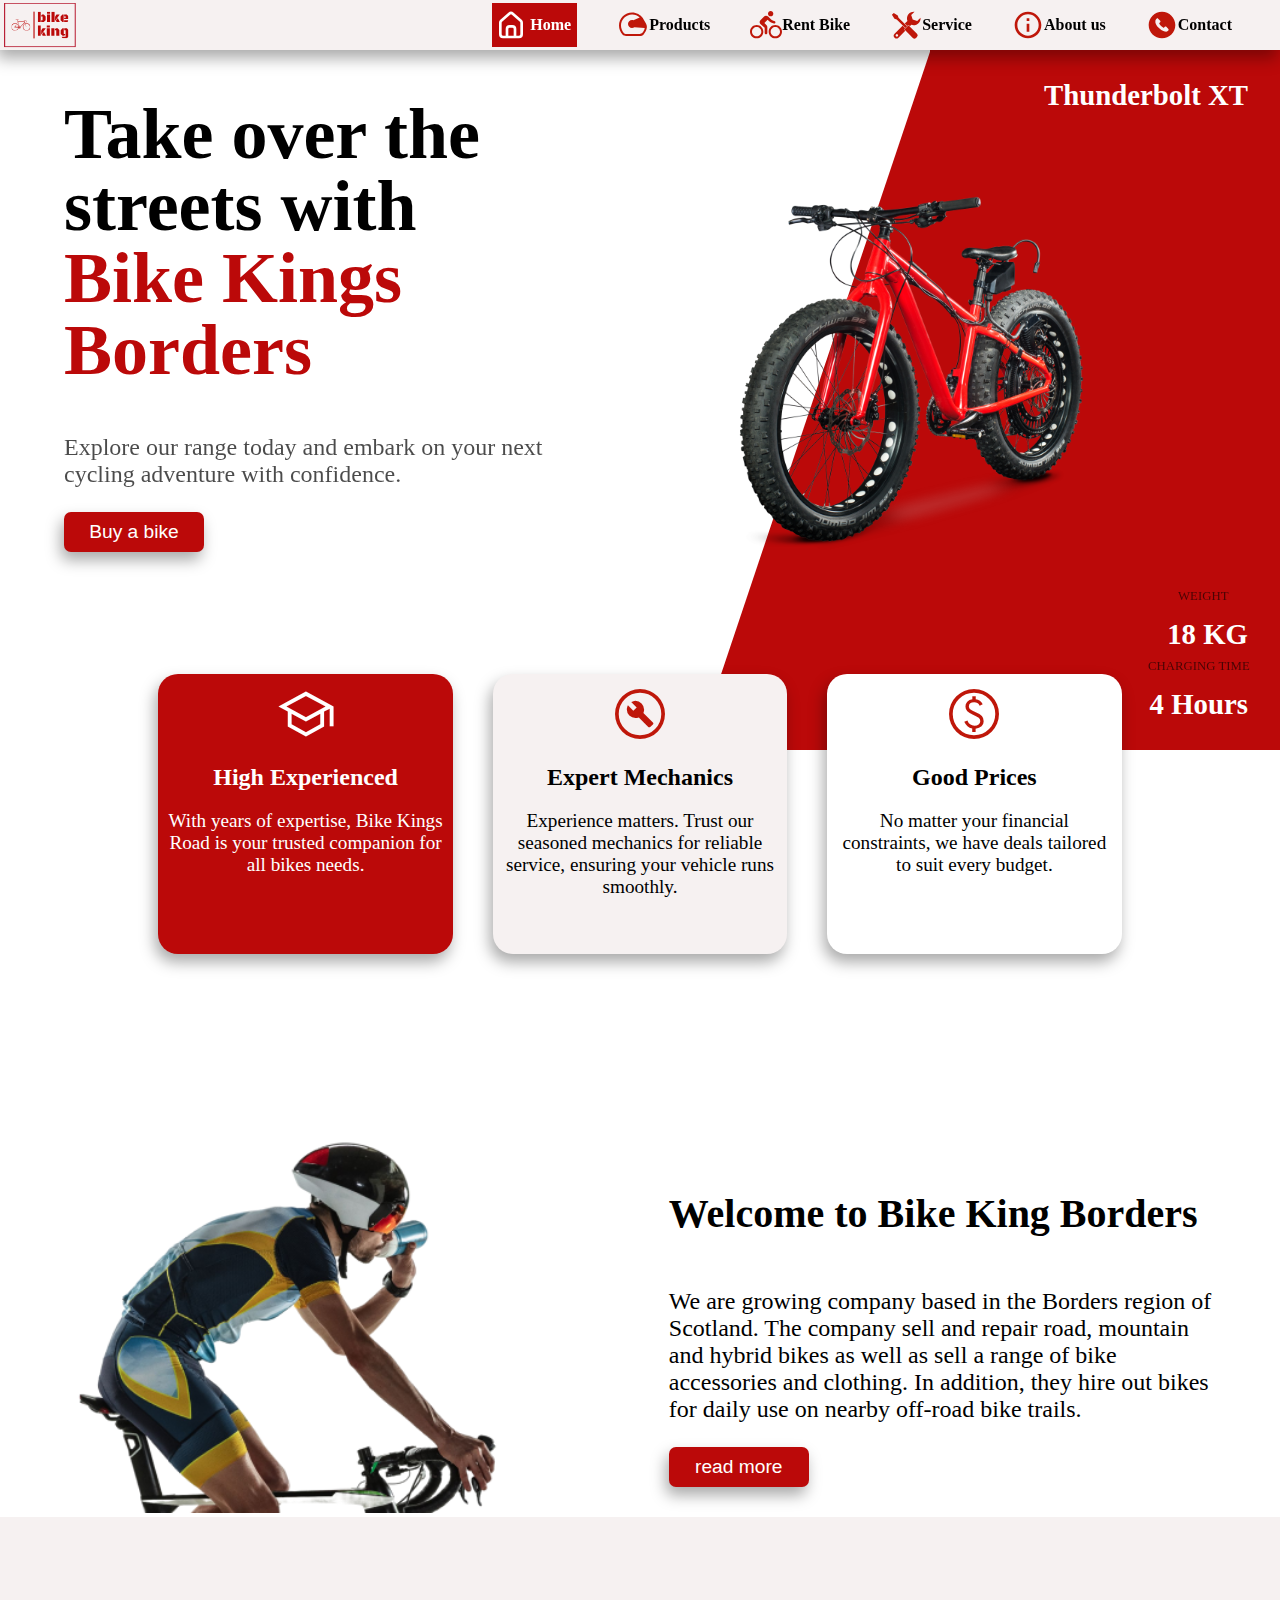
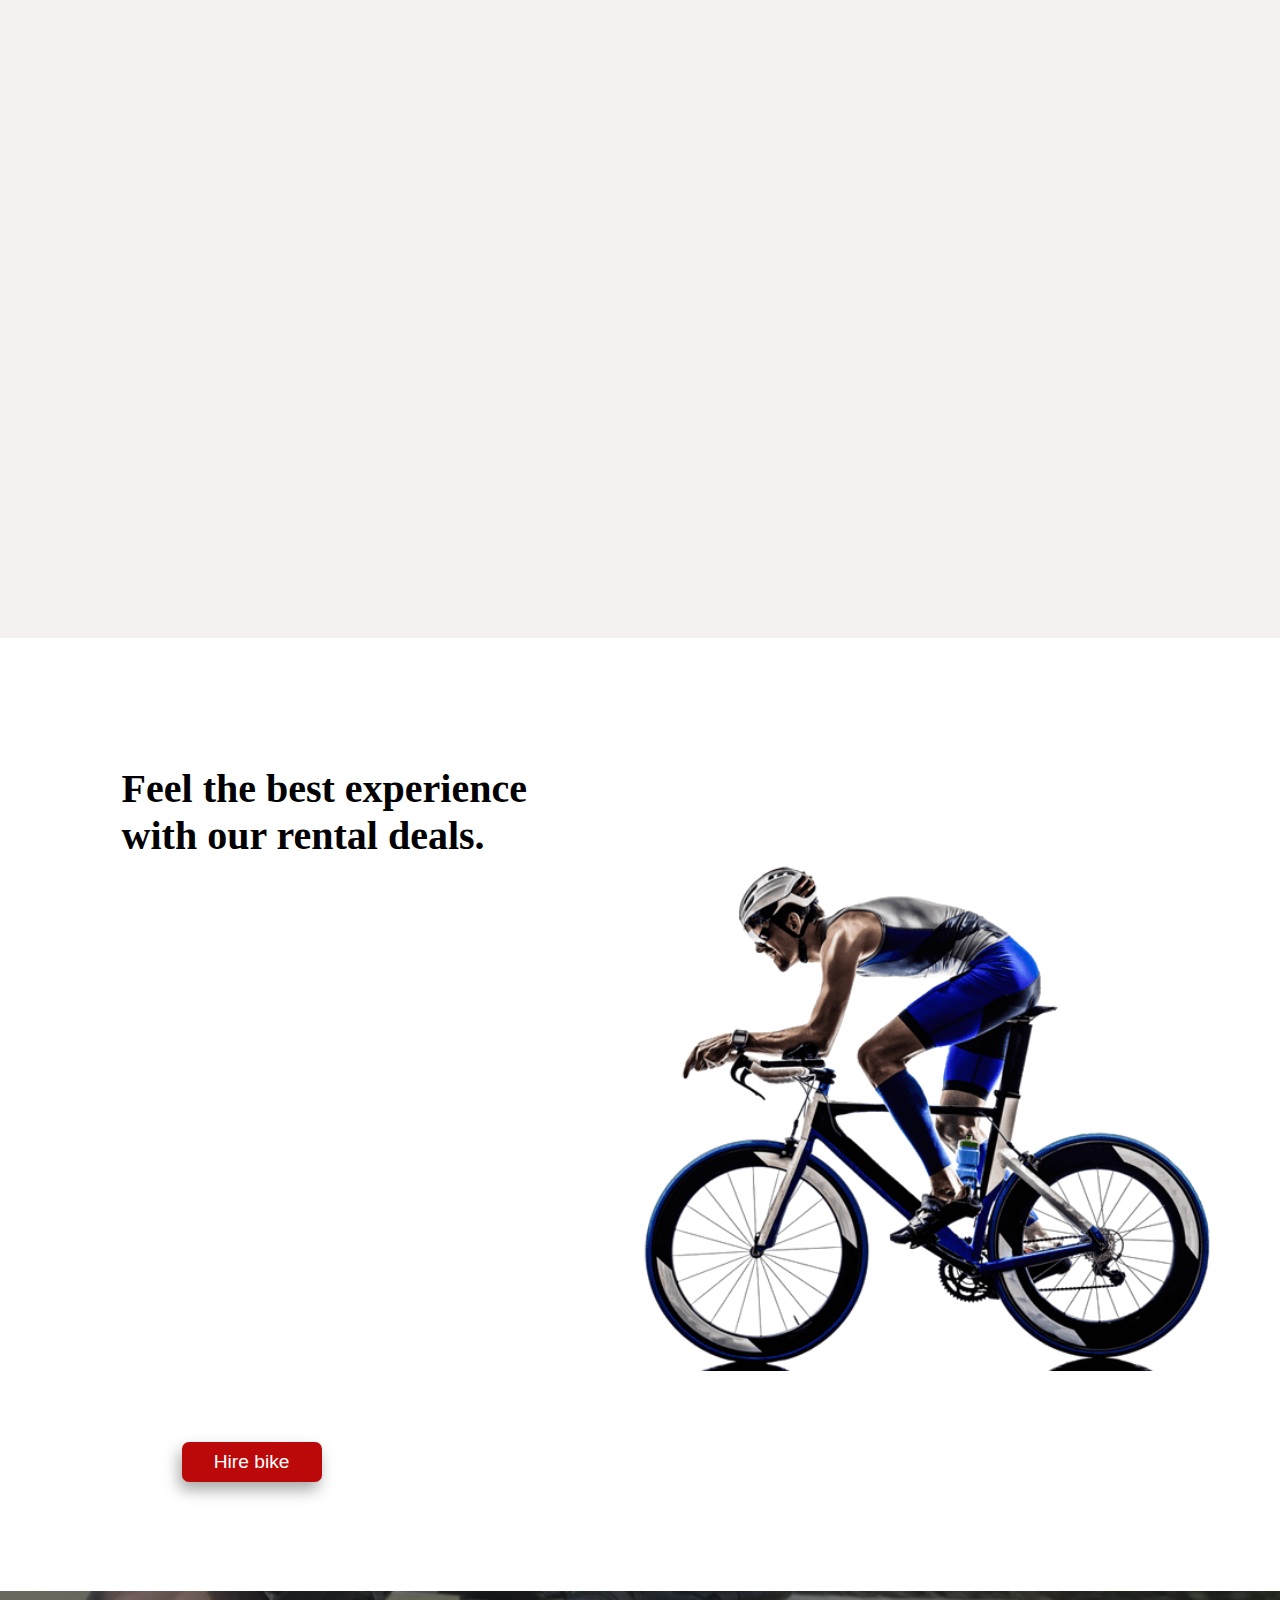
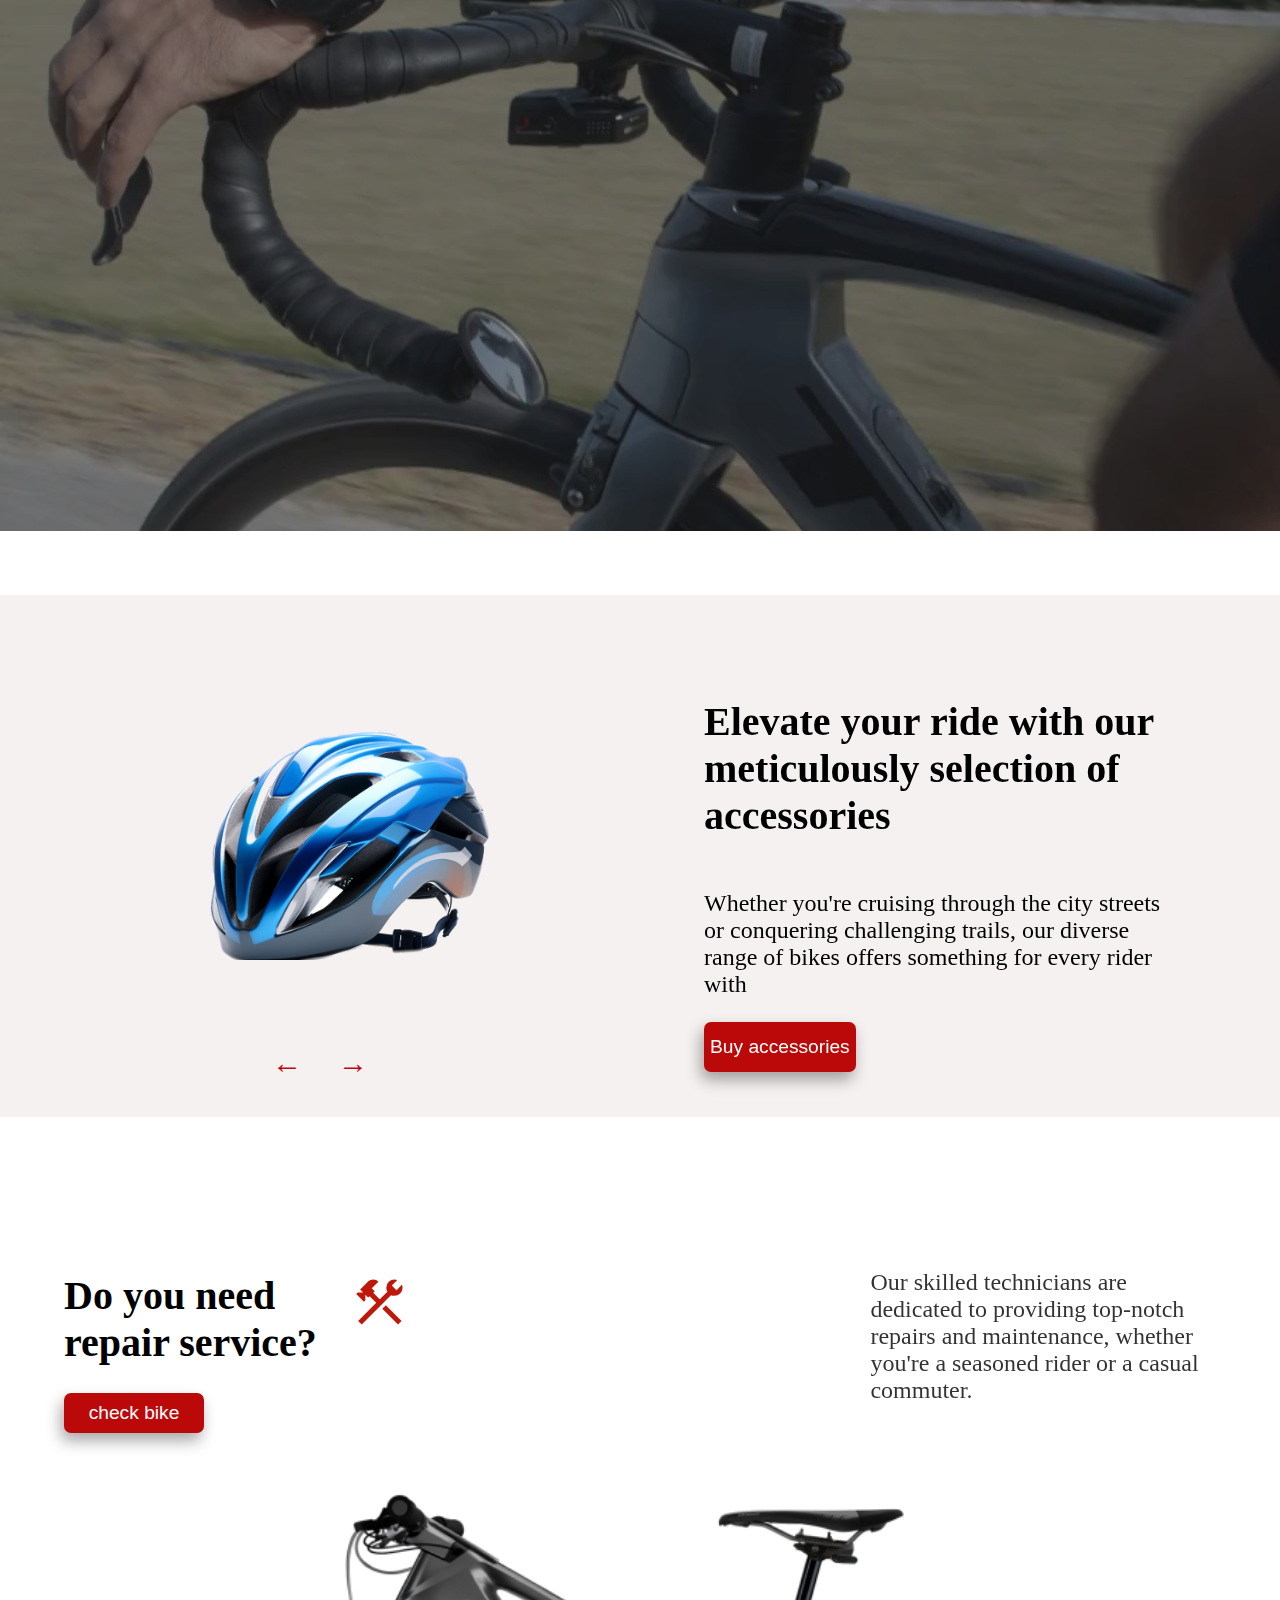
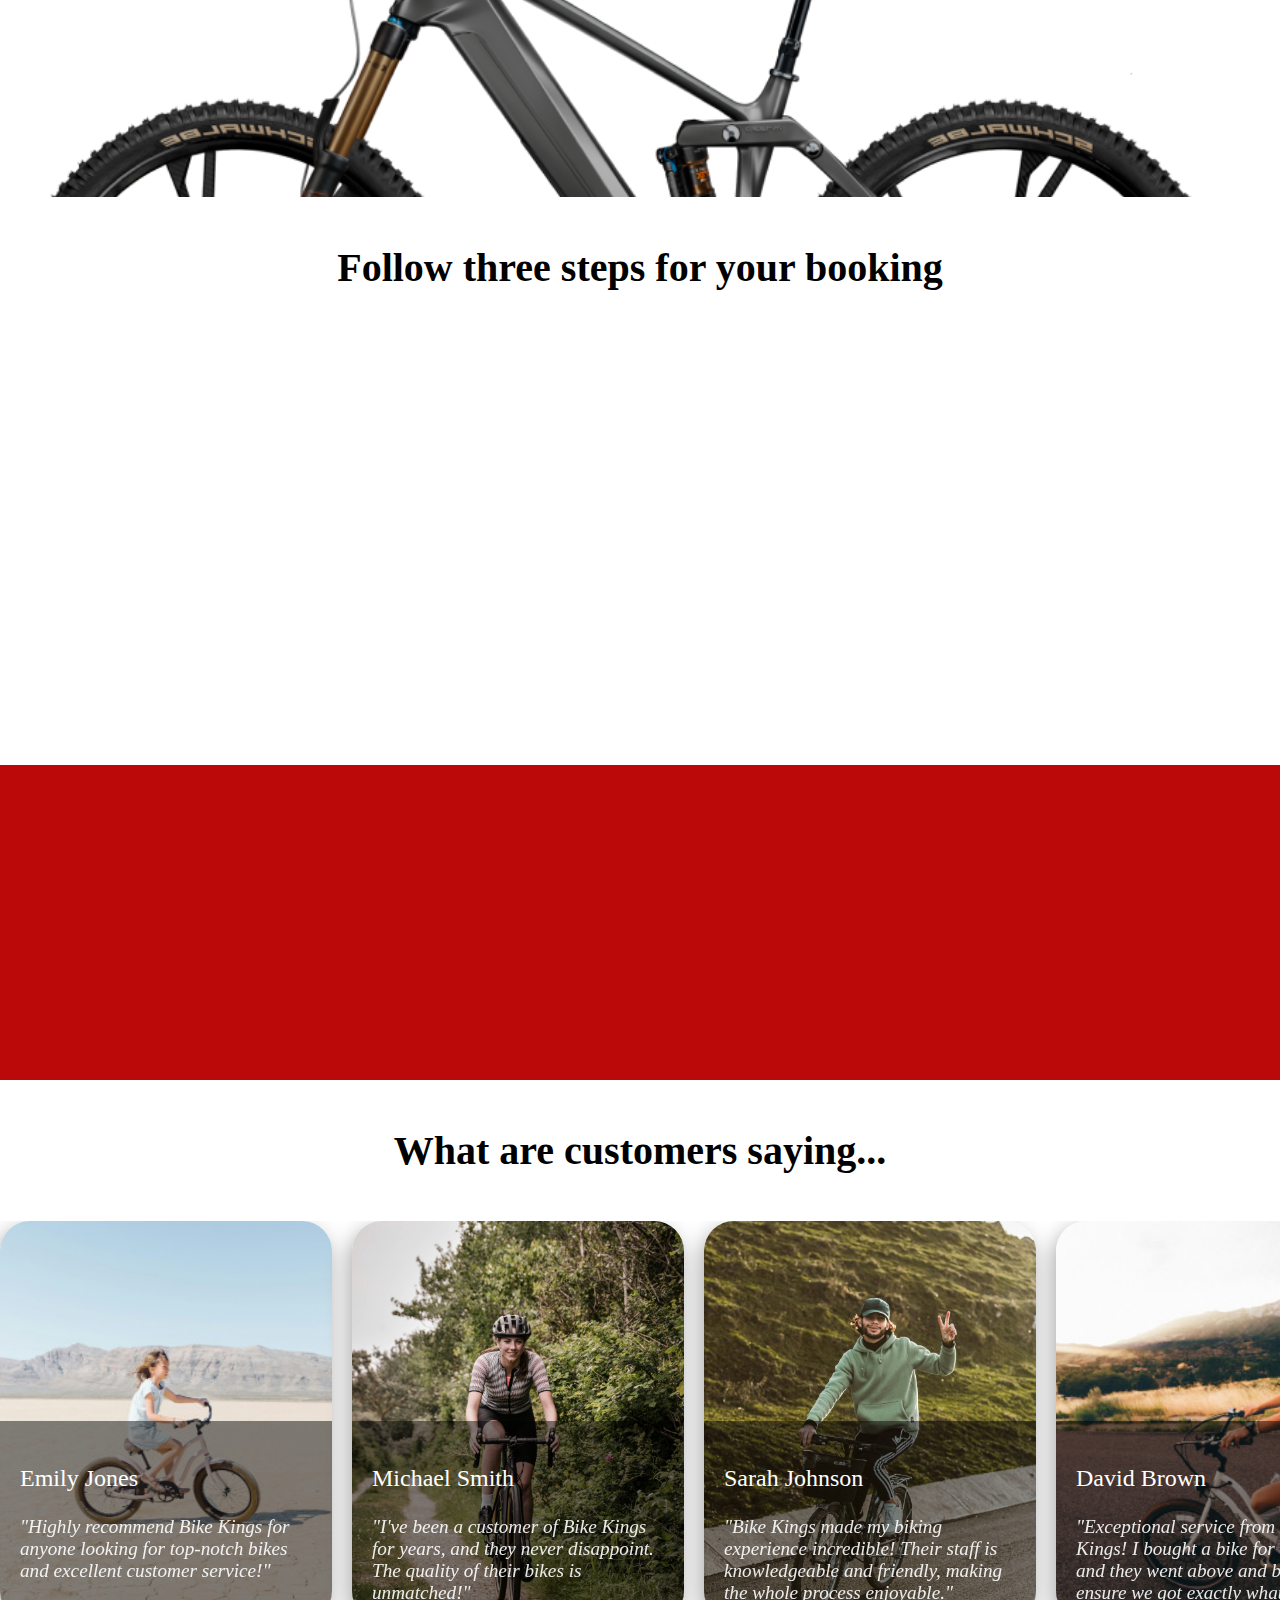
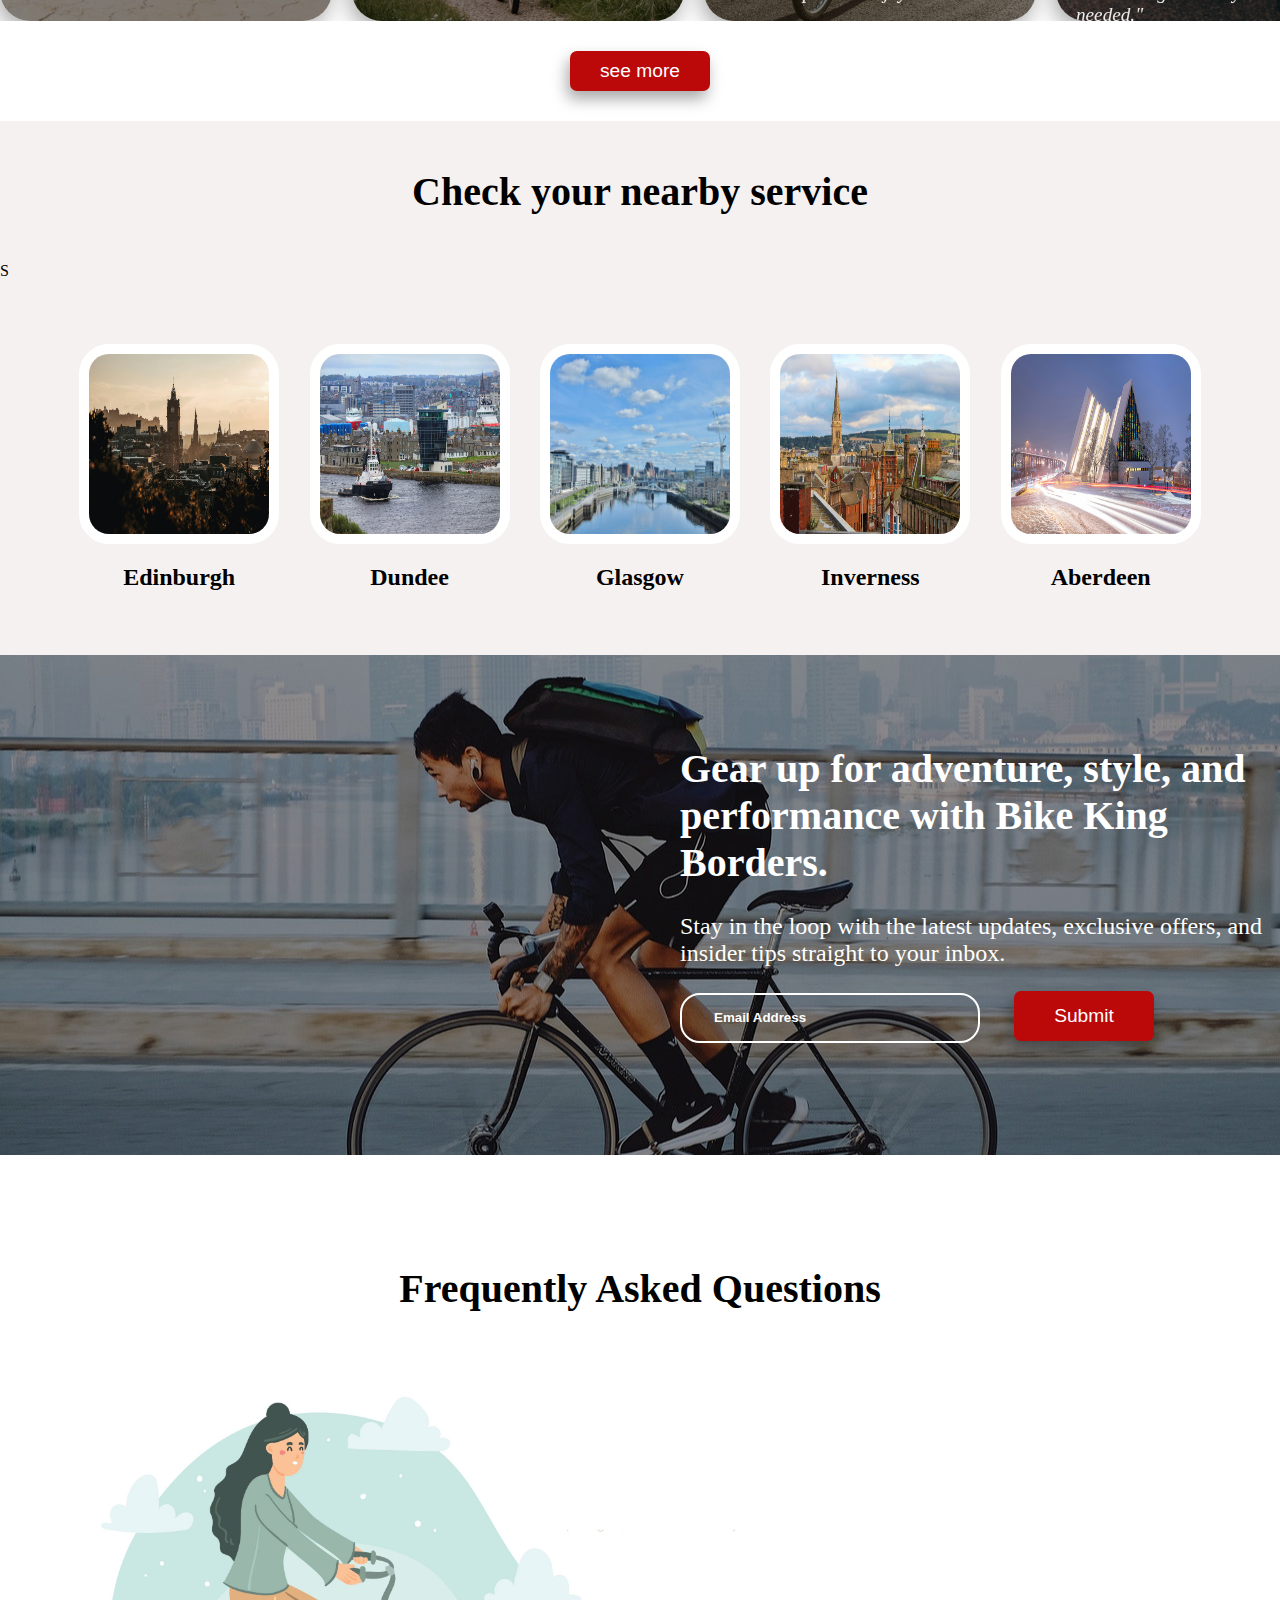
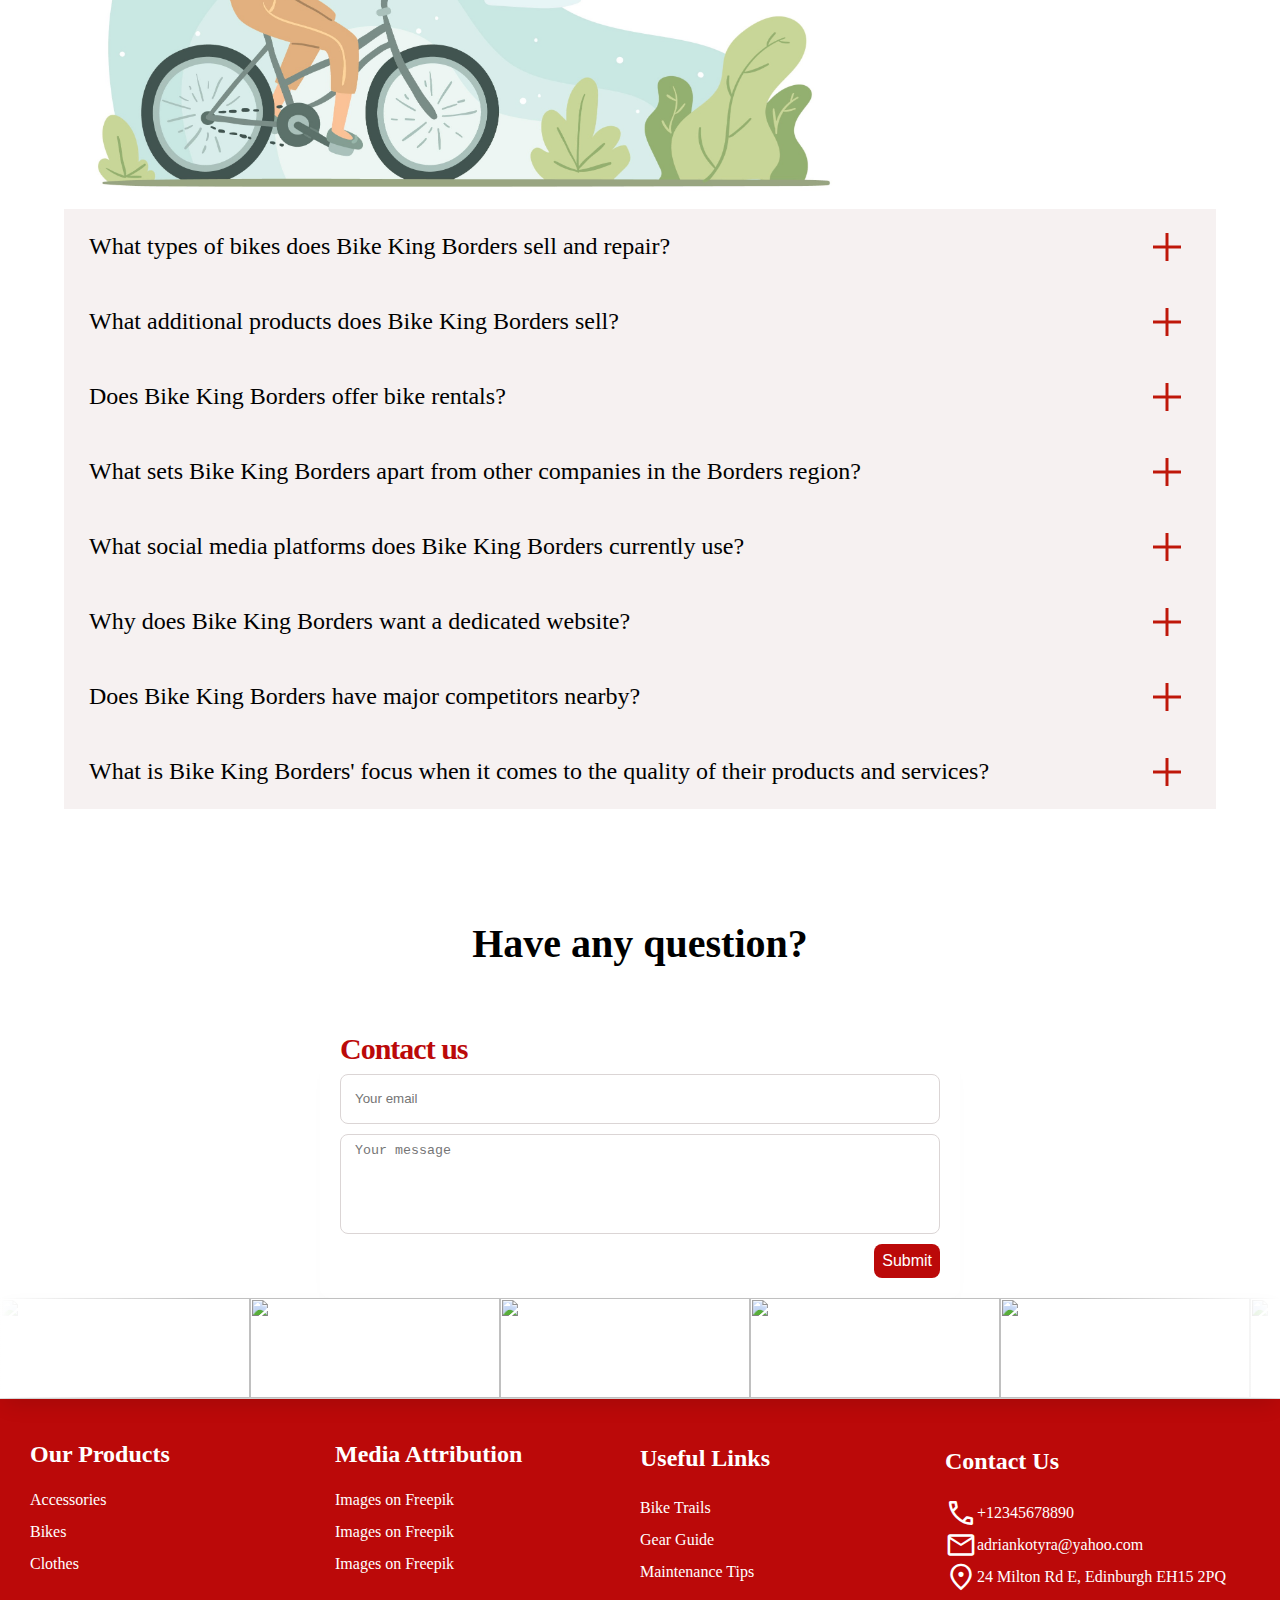
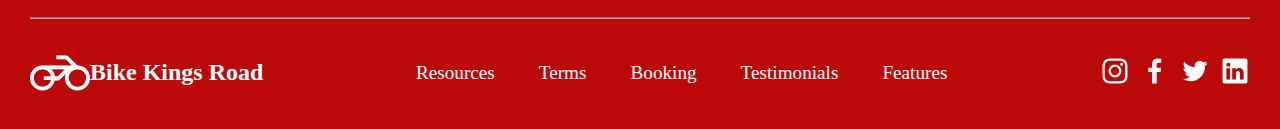
==== index.html @ ca1dfa56 "update" ====
<!DOCTYPE html>
<html lang="en">
<head>
  <meta charset="UTF-8">
  <meta name="viewport" content="width=device-width, initial-scale=1.0">
  <title>bike</title>
  <link rel="stylesheet" href="./css/style.css">
  <link rel="stylesheet" href="https://fonts.googleapis.com/css2?family=Material+Symbols+Outlined:opsz,wght,FILL,GRAD@24,400,0,0" />
 
 
  
</head>

<body>
  <div class="modal-container">
    
   
   


  </div>
  <nav>
    <div class="hamburger">
      <!-- <div class="trigger-hamb"></div> -->
      <label class="bar" for="check">
        <input class="burger-box" type="checkbox" id="check">
    
        <span class="top"></span>
        <span class="middle"></span>
        <span class="bottom"></span>
      </label>
    </div>
    <div class="nav-container-box logo-nav-container">
      <img class="logo" src="./imgs/logo-no-background.svg" alt="">
    </div>
    <div class="nav-conainer">
      
      <div class="nav-container-box links-nav">
        <a href="index.html " class="nav-link-container nav-link-container-active"><img class="img-nav nav-link-container-img-active"src="./imgs/home.svg" alt=""><p class="nav-link-container-active">Home</p></a>
        <div class="products-dropdown nav-link-container drop-down-trigger-products trigger">
          <img class="img-nav"src="./imgs/helmet.svg" alt="">
         
          <p class="">Products</p>
        
          <div class="products-dropdown-container dropdown-all">
            <div class="products-dropdown-container-box col">
              <a  href="bikes.html"> <p class="nav-link-name">Bikes</p></a>
              <a href="accessories.html"> <p class="nav-link-name">Accessories</p></a>
              <a href="clothes.html"> <p class="nav-link-name">Clothes</p></a>
           
            </div>
          </div>
        </div>
        <div class="products-dropdown nav-link-container drop-down-trigger-bikes trigger">
          <img class="img-nav"src="./imgs/bike.svg" alt="">
         
          <p class="">Rent Bike</p>
        
          <div class="bikes-dropdown-container">
            <div class="products-dropdown-container-box col dropdown-all">
              <a  href="mountain-bikes.html"> <p class="nav-link-name">Mountain bikes</p></a>
              <a href="hybrid-bikes.html"> <p class="nav-link-name">Hybrid bikes</p></a>
              <a href="fat-bikes.html"> <p class="nav-link-name">Road bikes</p></a>
        
           
            </div>
          </div>
        </div>
        <a class="nav-link-container"href="service.html"><img class="img-nav"src="./imgs/repair.svg" alt=""><p>Service</p></a>
        <a class="nav-link-container"href="about.html"><img class="img-nav"src="./imgs/information.svg" alt=""><p>About us</p></a>
        <a class="nav-link-container"href="contact.html"><img class="img-nav"src="./imgs/phone.svg" alt=""><p>Contact</p></a>
      </div>


    </div>





  </nav>
  <div class="mobile-nav">
    <div class="mobile-nav-container col">
      <a href="index.html " class="nav-link-container nav-link-container-active"><p class="nav-link-container-active">Home</p></a>
      <div class="products-dropdown-mobile-container ">
        <div class="nav-link-container">
          <img class="img-nav"src="./imgs/helmet.svg" alt="">
          <p>Products</p>
        </div>
       
        <div class="products-dropdown-mobile drop-down-mobile">
          <a  href="bikes.html"> <p class="nav-link-name">Bikes</p></a>
          <a href="accessories.html"> <p class="nav-link-name">Accessories</p></a>
          <a href="clothes.html"> <p class="nav-link-name">Clothes</p></a>

        </div>


      </div>
      <div class="hire-dropdown-mobile-container">
        <div class="nav-link-container">
          <img class="img-nav"src="./imgs/bike.svg" alt="">
          <p>Rent bike</p>
        </div>
        <div class="rent-dropdown-mobile  drop-down-mobile">
          <a  href="mountain-bikes.html"> <p class="nav-link-name">Mountain bikes</p></a>
          <a href="hybrid-bikes.html"> <p class="nav-link-name">Hybrid bikes</p></a>
          <a href="fat-bikes.html"> <p class="nav-link-name">Road bikes</p></a>

        </div>



      </div>
      <a href="about.html" class="nav-link-container"><img class="img-nav"src="./imgs/repair.svg" alt=""><p class="">Service</p></a>
      <a href="about.html" class="nav-link-container"><img class="img-nav"src="./imgs/information.svg" alt=""><p class="">About us</p></a>
      <a href="contact.html " class="nav-link-container"><img class="img-nav "src="./imgs/home.svg" alt=""><p class="">contact</p></a>
    </div>
  </div>
  <div class="section top_section">
  
    <div class="part-section part-section-top-fist ">
      <div class="text-section-top">
        <h1>Take over the streets with <br> <span class="silent"> Bike Kings Borders</span> </h1> 
     

        <p>Explore our range today and embark on your next cycling adventure with confidence. </p>
        <div class="btn-more-cont">
          <a href="bikes.html" target="_blank" >    <button class="btn-custom">Buy a bike</button></a>
      
       
        </div>
       
    
    
      </div>
  
  
    </div>
    <div class="part-section part-section-top-second">
      <!-- <img class="top-bike-img-small"src="./imgs/bike-top.png" alt=""> -->
     <a href="./bikes.html" target="_blank">  <img class="top-bike-img"src="./imgs/bikes-transparent/bike-top (4).png" alt="images from freepik.com"></a>
      <div class="shapes-background">
      
      </div>
     
      
      <div class="text-top-flash title-bike"><h3>Thunderbolt XT</h3></div>
      <div class="text-top-flash bootom-text-top2"><h3>4 Hours</h3></div>
      <div class="text-top-flash bootom-text-top2-second"><h3>18 KG</h3> </div>
      
    </div>


   


  </div>
  

  <div class="about-section">
    <div class="three-cols-service row">
      <div class="col">
        <span class="material-symbols-outlined auto black">
          school
        </span>
        <h1>High Experienced</h1>   
        <p>With years of expertise, Bike Kings Road is your trusted companion for all bikes needs.</p>  

      </div>
      <div class="col">
        <span class="material-symbols-outlined auto">
          build_circle
        </span>
        <h1>Expert Mechanics</h1>   
        <p>Experience matters. Trust our seasoned mechanics for reliable service, ensuring your vehicle runs smoothly.</p>  

      </div>
      <div class="col">
        <span class="material-symbols-outlined auto">
          monetization_on
          </span>
        <h1>Good Prices</h1>   
        <p>No matter your financial constraints, we have deals tailored to suit every budget.</p>  

      </div>
    </div>
    <div class="row about-sec-main">
      <div class="img-container-about col-about">
        <img src="./imgs/biker-about.png" alt="">
      </div>
  
      <div class="about-text-container col-about col">
        <h1>Welcome to Bike King Borders</h1>
        <p> We are growing company based in the Borders region of Scotland. The company sell and repair road, mountain and hybrid bikes as well as sell a range of bike accessories and clothing. In addition, they hire out bikes for daily use on nearby off-road bike trails. </p>
        <a target="_blank" href="about.html"><button class="btn-custom">read more</button></a>
      </div>
  
    </div>
  


  </div>
  <div class="bottom-mid-section">
  
     
      

    <div class="col ">
      <h3 class="about-header1">
        <span class="material-symbols-outlined">
          construction
        </span>
        
        We guarantee excellence in servicing and repair, ensuring that customers receive reliable products and top-notch maintenance.
  
      </h3>
      <span class="about-header1-trigger">  </span>
      <h3 class="about-header2">
        <span class="material-symbols-outlined">
          directions_bike
        </span>
        
        We leverage this unique selling point to provide customers with access to outstanding biking experiences, distinguishing itself from competitors.
      </h3>
      <span class="about-header2-trigger">  </span>
        
      <h3 class="about-header3">
        <span class="material-symbols-outlined">
          sentiment_satisfied
        </span>
        
        We sell repaire, rent the company prioritizes customer satisfaction and seeks to tailor its offerings to meet the demands of their target audience.
      </h3>
      <span class="about-header3-trigger">  </span>
      <h3 class="about-header4">
        <span class="material-symbols-outlined">
          travel_explore
        </span>
      
        We aim to attract more customers, increase profits, and promote tourism in the Borders region of Scotland.
      </h3>
      <span class="about-header4-trigger">  </span>
  </div>
     
  


  

 

 

</div>
 
<div class="mid_second_col">
  <div class="mid-second-container">
    <a href="https://www.freepik.com/" target="_blank"> <img src="./imgs/bike-top (11).png" alt="images from freepik.com"> </a>
  </div>
  <div class="mid-second-container text-mid-bottom">
    <div class="text-mid-container text-mid-second">
      
      <h1>Feel the best experience with our rental deals.</h1>
      <div class="row rental-p1">
        <span class="material-symbols-outlined">
          wallet
        </span>
        <div class="col">
          <Strong><p>Deals For every budget</p></Strong>
          <span>From budget-friendly essentials to lavish indulgences, explore our diverse selection and find the perfect match for your wallet.</span>
          <span class="rental-anchor1"></span>
        </div>

       
      </div>
      <div class="row rental-p2">
        <span class="material-symbols-outlined">
          sell
        </span>
        <div class="col">
          <Strong><p>Best Price Guaranteed</p></Strong>
          <span>With our best price guarantee, you can book confidently, knowing that you're securing top-notch accommodations, experiences, and services at the most competitive prices on the market.</span>
          <span class="rental-anchor2"></span>
        </div>
 
       
      </div>
      <div class="row rental-p3">
        <span class="material-symbols-outlined">
          support_agent
        </span>
        <div class="col">
          <Strong><p>Support 24/7</p></Strong> 
          <span>Need assistance at any hour? We've got you covered. Our dedicated support team is available round the clock to address any queries, concerns, or emergencies you may encounter. </span>
          <span class="rental-anchor3"></span>
        </div>
   
       
      </div>

     
      <button class="btn-custom hire-bike-trigger">Hire bike</button>
    </div>
  </div>




</div>
 
    
   


  <div class="video-section">
    <div class="video-text col">
      <h1 >Explore Bike Kings Road offers</h1>
      <div class="row video-p">
        <a target="_blank" href="bikes.html">  <h3>Bikes</h3></a>
        <a target="_blank"href="accessories.html"> <h3>Accessories</h3></a>
        <a target="_blank" href="clothes.html">     <h3>Clothes</h3></a>
        
      </div>
      <div class="anchor_video"></div>
    </div>


    <video class="video"width="100%" autoplay loop muted class="video" >
      <source src="./video/bike-video.mp4" type="video/mp4">

    </video>
  </div>
  <div class="section mid_section">
 
    <div class="mid_first_col">
      <!-- <div class="mid_section-container first-mid">
        <a href="./accessories.html" target="_blank">  <img class="mid_img img-grid-1"  src="./imgs/helmet-trimmed.png" alt="images from freepik.com"> </a>
      
      
  
          
       
      </div> -->
      <div class="slider">
        <div class="slider-list">
          <div class="slider-track">
            <div class="slide slide-1"> </div>
            <div class="slide slide-2"></div>
            <div class="slide slide-3"></div>
            <div class="slide slide-4"></div>
            <div class="slide slide-5"></div>
            <div class="slide slide-6"></div>
            <div class="slide slide-7"></div>
            <div class="slide slide-8"></div>
            <div class="slide slide-9"></div>
          </div>
        </div>
        <div class="slider-arrows">
          <button type="button" class="prev">&larr;</button>
          <button type="button" class="next">&rarr;</button>
        </div>
      </div>
      <div class="mid_section-container second-mid">
        <div class="text-mid-container">
        
          <h1 class="mid-first-text">Elevate your ride with our meticulously selection of accessories</h1>
          <p class="mid-first-text"> Whether you're cruising through the city streets or conquering challenging trails, our 
          diverse range of bikes offers something for every rider with
          </p>
          <a class="accessories-trigger-modal">  <button class="btn-custom btn-accessory ">Buy accessories</button></a>
        
      
 
        </div>
        <!-- <img class="mid_img img-grid-2" src="./imgs/538shots_so.png" alt="">
        <img class="mid_img img-grid-3" src="./imgs/zoltan-tasi-zeutQl8ooeU-unsplash.jpg" alt=""> -->
       
        
      </div>


    </div>
  <div class="big-main-section">
    <div class="about-more row section section-container">
        <div class="col">  
          <h1>Do you need repair service? <span class="material-symbols-outlined">
            construction
          </span>
         </h1>
         <a class="btn-custom-link"href="service.html" target="_blank">   <button class="btn-custom">check bike</button></a>
        
        </div>
    
        <div class="col about-p main-about-p">
          <p>Our skilled technicians are dedicated to providing top-notch repairs and maintenance, whether you're a seasoned rider or a casual commuter. 
          </p>
        
  
  
        </div>
    </div>
    <div class="big-bottom-sec">
      <img class="main-image-big-section"src="./imgs/Cycle-top.png" alt="">
    </div>
   

  </div>
  <div class="repair-cols">
    <div class="cols-container">
      <h1 class="header">Follow three steps for your booking</h1>
      <div class="box-imgs">
        <div class="col-service" id="loc-service-col">
          <div class="span-bg">
            <span class="material-symbols-outlined">
              location_on
            </span>
          </div>
          <div class="text">
            <h3>Choose a location</h3>
            <p>Selecting a suitable location is a critical decision with far-reaching implications for various aspects of your endeavor.</p>
          </div>
          
        </div>
     
        <div class="col-service" id="redeem-serivce-col">
          <div class="span-bg">
            <span class="material-symbols-outlined">
              redeem
            </span>
          </div>
         
          <div class="text">
            <h3>Pick up date</h3>
            <p>
              The pick-up date marks the beginning of your journey, setting the timeline for your plans to unfold.
            </p>
          </div>
        </div>
       
        <div class="col-service" id="calendar-serivce-col">
          <div class="span-bg">
            <span class="material-symbols-outlined">
              calendar_month
            </span>
          </div>
          <div class="text">
            <h3>Book your service</h3>
            <p>
              Booking your service initiates the seamless process of securing assistance tailored to your needs and preferences.
            </p>
          </div>
        </div>
      </div>
      <span class="anchor-service-cols"></span>
    </div>


  </div>
  <span class="choose-p-trigger1"></span>
  <div class="choose-section row">
   
    <div>
      <h1>1000+</h1>
      <p>Happy clients</p>
     
    </div>

    <div>
      <h1>1000+</h1>
      <p>Repaired Bikes</p>
   
    </div>
  
    <div>
      <h1>5+</h1>
      <p>Years of experience</p>
      
    </div>
 
    <div>
      <h1>50+</h1>
      <p>Expert mechanics</p>
     
    </div>
 
   
  </div>


  

  <div class="feedback_secion">
    <h1 class="header">What are customers saying...</h1>
    <div class="feedbackSlider">
      <div class="feedback_container ">
      
     

      </div>
    </div>


    <button class="btn-custom feedback-trigger">see more</button>
    <div class="feedback-container">
      
    </div>


  </div>

  <div class="service-section">
    <h1 class="header">Check your nearby service
    </h1>
S
    <div class="map-box">
      <div class="map-container">
      
      </div>
    </div>
  

    <div class="service-container-box">
      <div class="service-container section ">
        <div class="service-cities-container col locations" city="Edinburgh">
          <img class="city-img"src="./imgs/cities/edinburgh.jpg"class="service-img">
          <span>Edinburgh </span>
  
        </div>
        <div class="service-cities-container col locations" city="Dundee">
          <img class="city-img"src="./imgs/cities/dundee.jpg" alt="" class="service-img">
          <span>Dundee </span>
  
        </div>
        <div class="service-cities-container col locations"  city="Glasgow">
          <img class="city-img"src="./imgs/cities/glasgow.jpg" alt="" class="service-img">
          <span>Glasgow </span>
  
        </div>
        <div class="service-cities-container col locations" city="Inverness">
          <img class="city-img"src="./imgs/cities/Inverness.jpg" alt="" class="service-img">
          <span>Inverness </span>
  
        </div>
        <div class="service-cities-container col locations" city="Aberdeen">
          <img class="city-img"src="./imgs/cities/aberdeen.jpg" alt="" class="service-img">
          <span>Aberdeen </span>
  
        </div>
  
  
  
      </div>
    </div>
    




  </div>

  <div class="newsletter-section ">
    <div class="news-text">
      <h1>Gear up for adventure, style, and performance with Bike King Borders.</h1>
      <p>Stay in the loop with the latest updates, exclusive offers, and insider tips straight to your inbox.</p>
      <div class="input-button-news row">
        <form  >
          <input required type="text" placeholder="Email Address" class="newsLetterInput" > 
          <button class="btn-custom submit_newsletter">Submit</button>
        </form>
    
      </div>

      <div class="info-news"></div>

    </div>

  </div>


  <div class="faq-section section-container ">
    <div>  
      <h1 class="header" >Frequently Asked Questions</h1>
    </div>
    <div class="row">
      
    


     
      <img src="./imgs/graphic-bike4.jpg" alt="">
     
  
    </div>
    <div class="faq-container row">
    
    </div>

  </div>

  <div class="contact-section">
    <h1 class="header">Have any question?</h1>
    <form class="form form-main">
      <div class="title">Contact us</div>
      <input required ="text" placeholder="Your email" class="input">
      <textarea required placeholder="Your message"></textarea>
       
      <button class="submit-form-contact">Submit</button>
  </form>

  <h1 class="contact-container-msg header">Thank you for your message</h1>




  
  <div class="slider-top">
    <div class="slide-track">
      <div class="slide-company">
        <img src="https://s3-us-west-2.amazonaws.com/s.cdpn.io/557257/1.png" height="100" width="250" alt="" />
      </div>
      <div class="slide-company">
        <img src="https://s3-us-west-2.amazonaws.com/s.cdpn.io/557257/2.png" height="100" width="250" alt="" />
      </div>
      <div class="slide-company">
        <img src="https://s3-us-west-2.amazonaws.com/s.cdpn.io/557257/3.png" height="100" width="250" alt="" />
      </div>
      <div class="slide-company">
        <img src="https://s3-us-west-2.amazonaws.com/s.cdpn.io/557257/4.png" height="100" width="250" alt="" />
      </div>
      <div class="slide-company">
        <img src="https://s3-us-west-2.amazonaws.com/s.cdpn.io/557257/5.png" height="100" width="250" alt="" />
      </div>
      <div class="slide-company">
        <img src="https://s3-us-west-2.amazonaws.com/s.cdpn.io/557257/6.png" height="100" width="250" alt="" />
      </div>
      <div class="slide-company">
        <img src="https://s3-us-west-2.amazonaws.com/s.cdpn.io/557257/7.png" height="100" width="250" alt="" />
      </div>
      <div class="slide-company">
        <img src="https://s3-us-west-2.amazonaws.com/s.cdpn.io/557257/1.png" height="100" width="250" alt="" />
      </div>
      <div class="slide-company">
        <img src="https://s3-us-west-2.amazonaws.com/s.cdpn.io/557257/2.png" height="100" width="250" alt="" />
      </div>
      <div class="slide-company">
        <img src="https://s3-us-west-2.amazonaws.com/s.cdpn.io/557257/3.png" height="100" width="250" alt="" />
      </div>
      <div class="slide-company">
        <img src="https://s3-us-west-2.amazonaws.com/s.cdpn.io/557257/4.png" height="100" width="250" alt="" />
      </div>
      <div class="slide-company">
        <img src="https://s3-us-west-2.amazonaws.com/s.cdpn.io/557257/5.png" height="100" width="250" alt="" />
      </div>
      <div class="slide-company">
        <img src="https://s3-us-west-2.amazonaws.com/s.cdpn.io/557257/6.png" height="100" width="250" alt="" />
      </div>
      <div class="slide">
        <img src="https://s3-us-west-2.amazonaws.com/s.cdpn.io/557257/7.png" height="100" width="250" alt="" />
      </div>
    </div>
  </div>
  <footer class="footer">
   
    
    <ul class="footer__nav">
  
      <div class="container-footer">
        <h1 class="nav__title">Our Products</h1>

        <ul class="nav__ul">
          <li>
            <a href="accessories.html">Accessories</a>
          </li>

          <li>
            <a href="./bikes.html">Bikes</a>
          </li>

              
          <li>
            <a href="./clothes.html">Clothes</a>
          </li>

        </ul>
      </div>

      <div class="container-footer">
        <h1 class="nav__title">Media Attribution</h1>

        <ul class="nav__ul">
          <li>
            <a href="https://www.freepik.com/">Images on Freepik</a>
          </li>

          <li>
            <a href="https://www.freepik.com/">Images on Freepik</a>
          </li>

              
          <li>
            <a href="https://www.freepik.com/">Images on Freepik</a>
          </li>

        </ul>
      </div>
   
      
     
      <div class="container-footer">
       
        <h2 class="nav__title">Useful Links</h2>

        <ul class="nav__ul">

          <li>
            <a href="https://www.freepik.com/">Bike Trails</a>
          </li>
  
          <li>
            <a href="https://www.freepik.com/">Gear Guide</a>
          </li>
  
              
          <li>
            <a href="https://www.freepik.com/">Maintenance Tips</a>
          </li>
  
        </ul>
     
       
      </div>
        
     
      
      
      <li class="nav__item">
        <div class="container-footer">
          <h2 class="nav__title">Contact Us</h2>
          
          <ul class="nav__ul">
            <li class="row">
              <span class="material-symbols-outlined">
                call
              </span>
              +12345678890

            </li>
            
            <li class="row">
              <span class="material-symbols-outlined">
               mail
              </span>
              adriankotyra@yahoo.com
            </li>
            
               
            <li class="row">
              <span class="material-symbols-outlined">
                location_on
              </span>
              24 Milton Rd E, Edinburgh EH15 2PQ
            </li>
          </ul>
        </div>
      </li>
    </ul>
    <hr>

  

    <div class="container-footer-box row">
     
      <h1 class="nav__title row logo-footer-div">
        <span class="material-symbols-outlined">
        motorcycle
       </span>
       Bike Kings Road
      </h1>

      <div class="links-footer-extra">
        <span>Resources</span>
        <span>Terms</span>
        <span>Booking</span>
        <span>Testimonials</span>
        <span>Features</span>

      </div>
      <ul class="nav__ul">
        

        <div class="socials-footer">
          <a  target="_blank" href="https://www.instagram.com/"> <img src="./imgs/instagram.svg" alt="" class="social-icon-footer"></a>
        
          <a  target="_blank" href="https://www.facebook/"> <img src="./imgs/facebook.svg" alt="" class="social-icon-footer"></a>
        
          <a  target="_blank" href="https://www.twitter.com/"> <img src="./imgs/twitter.svg" alt="" class="social-icon-footer"></a>
        
          <a  target="_blank" href="https://www.linkedin.com/"> <img src="./imgs/linkedin.svg" alt="" class="social-icon-footer"></a>
        
    
    
        </div>

      </ul>
    </div>
  </footer>
  <script src="./js/objectsArrays/objects.js"></script>
  <script src="./js/index.js"></script>
  <script src="./js/slider.js"></script>
 
</body>
</html>
---- css/style.css ----
:root{
  --shadow-box: -3px 8px 15px 0px rgba(0,0,0,0.34);
  --red-main: #bb0909;
  --bg-gray : #f6f1f1;
  --header-fontsize :  4.5rem;
  --h1-extra-big : 3.5rem;
  --h1-fontsize :  2.5rem;
  
  --h3-wide-screen : 1.8rem;
  --paragraph-wide-screen : 1.5rem;
  --paragraph-small-wide-screen : 1.2rem;
  --paragraph-small-wide-screen-nav : 1rem;
  --paragraph-very-small-wide-screen : 0.8rem;
}
.footer hr {
  opacity: 70%;
}
body {
  overflow-x: hidden;
}
.img-slider-auto {
  width: 100%;
}
.three-cols-service{
  justify-content: center;
}
.extra-big {
  font-size: var(--h1-extra-big) !important;
}
.material-symbols-outlined {

  font-size: 60px !important;
  filter: invert(18%) sepia(58%) saturate(4755%) hue-rotate(354deg) brightness(82%) contrast(103%);
}

.bottom-mid-section .col {
  text-align: center;
  margin: auto;
  width: 70%;
}
.bottom-mid-section h3 {
  opacity: 0%;
  display: flex;
}
.col-50 {
  width: 50%;
}
.bottom-mid-section {
  background-color: var(--bg-gray);
 padding: 5%;
}
.bottom-mid-section img {
  width: 50%;
  height: 100%;

 object-fit: cover;

}
.cursive {
  font-style: italic;
}
.img-container-service-repair-bike {
  display: block;
  margin: auto;
  position: relative;
  width: 1000px;
  height: 600px;
}
.three-cols-service h1 {
  font-size: var(--paragraph-wide-screen);
}
.three-cols-service p {
  font-size: var(--paragraph-small-wide-screen);
}
.three-cols-service {
  transform: translateY(-160px);
 
}
.black {
  filter: none;
}
.auto {
  margin: auto;
}
.three-cols-service.row > .col:nth-child(3) {
  color: #000000;
  background-color: white;
}
.addCordian {
  font-size: 3rem !important;
}
.three-cols-service.row > .col:nth-child(2) { 
  background-color: var(--bg-gray);
  color: black;
}

.three-cols-service .col {
  display: block !important;
  border-radius: 20px;
  padding: 10px;
  box-shadow: var(--shadow-box);
  margin: 20px;
  color: white;
  width: 23vw;
  height: 280px;
  text-align: center;
  background-color: var(--red-main);
}
.message-contact-form {

  padding: 30px;
  animation: modalFade 0.3s forwards;
  top: 20%;
  position: fixed;
 left: 50%;
  transform: translate(-50%, -20%);
  
  background-color: white;
}

.message-contact-form button {
  margin: auto;
  display: block;
}
.message-contact-form img {
  width: 30%;
  height: 100%;
}
.bike-service-repair-section img{
  width: 1000px;
  height: 600px;
  display: block;
  margin: auto;
}
.white-space {
  display: block;
  width: 100%;
  height: 20vh;
}
.trigger-bike-elements:hover {
  filter: brightness(0.5);
  transition: 0.3s;
}
.bikeComponentsTitle {
  font-weight: 700;
  display: flex;
  justify-content: center;
  text-align: center !important;
}
.bikesCompenentParagraph {
  text-align: left;
}
.trigger-bike-elements {
  padding: 50px !important;
  z-index: 2;
  transition: 0.3s;
  filter: brightness(0.7);
  background-color: #ffffff46;
  cursor: pointer;
  position: absolute;
  border-radius: 50%;
}
.display-bike-elements {
  font-size:var(--paragraph-small-wide-screen);
  width: 400px;
  color: white;
  animation: bikeRepairAniamtion 0.5s forwards;
  display: none;
  background-color: var(--red-main);
  position: absolute;
  border-radius: 20px
}
.saddle-container {
 
  
  top: 30px;
  left: 100px;
  padding: 50px;
}



.saddle-trigger {
  top: 30px;
  left: 300px;
  padding: 50px;
}
.frame-container {
 
  top: 30%;
  right: -30%;
  padding: 50px;
}


.frame-trigger {
  top: 200px;
  left: 500px;
  padding: 70px;
}
.brakes-container {
 
  top: 30%;
  left: 10%;
  padding: 50px;
}
.brakes-trigger {
  top: 300px;
    left: 300px;
    padding: 100px;
}


.handles-container {
 
  top: 0%;
  right: -40%;
  padding: 50px;
}
.handles-trigger {
  top: 40px;
  left: 600px;
  padding: 70px;
}
.rails-trigger {
  top: 300px;
    left: 650px;
    padding: 100px;
}

.rails-container {
 
  top: 30%;
  right: -40%;
  padding: 50px;
}
.repair-cols {
  padding: 0 5% 10% 5%;
}
.info-row {
  justify-content: space-between;
}
.service-bike-bottom {
  padding-top: 0 !important;
}
.bike-trigger {
  cursor: pointer;
}
.bike-container-products:hover {
  color: var(--red-main);
}
.bike-container-products {
  margin: 30px;
  width: 350px;
  height: 400px;
  
}
.bike-container-products h3{
  text-align: center;
}
.img-bike {
  object-fit: contain;
  width: 100%;
  height: 100%;
}
.service-grid-row img {
  border-radius: 30px;
  object-fit: cover;
  width: 100%;
  height: 400px;
}
.service-grid {
  display: grid;
  grid-template-columns: repeat( auto-fit, minmax(400px, 1fr) );
  grid-auto-flow: row; /* Allows items to wrap onto new rows */
  grid-gap: 20px; /* Adjust the gap between columns as needed */
}
.img-container-service button {
  margin: 50px 0;
}
.img-container-service{
  width: 50%;
}
.img-container-service img {
  width: 100% !important;
}
.about-text-container {
  vertical-align: middle;
  height: 100%;
  margin: auto 0 ;
  
}
.feedbackSlider {
  width: 100%;
  overflow: hidden;
  position: relative;
}
.top-about-text h1, .top-contact h1{
  animation: subPagesAnimationText 0.8s forwards;
}
.top-about-text{
  padding-top: 100px;
width: 50%;
margin: auto;
}

.top-about-text p, .form-container {
  animation: subPagesAnimationImg 0.8s forwards;
  font-size: var(--paragraph-small-wide-screen);
}
.top-about {
  text-align: center;

  width: 100%;
  height: 100%;
  margin: auto
}
.box-imgs {
  position: relative;
}
.col-service .text {
  display: none;
  animation: mapAnimation 1s forwards;;
}
.col-service .span-bg{
 
  border-radius: 20px;
  padding: 20px;
  background-color: var(--bg-gray);
}


.col-service {
  height: 300px;
  width: 25vw;
  text-align: center;
  display: none;
  position: absolute;
  left: 50%;
  right: 50%;
  transform: translate(-50%, 20%);
}
.news-text {
  color: white;
}
.col-about {
  width: 50%;
}
.col-about img {
  width: 100%;
}
span {
  font-size: var(--paragraph-small-wide-screen);
}
.logo-top-sec {
  width: 150px;

}
.newsletter-section {
  position: relative;
  background-repeat: no-repeat;
  background-image: url("../imgs/newsimg.jpg");
background-size: cover;
background-position: center;
  height: 500px;
}
.service-section{
  position: relative;
  background-repeat: no-repeat;
  background-size: cover;
  background-color: var(--bg-gray);
}
.service-container-box {
  display: flex;
  justify-content: center;
  width: 100%;
}

.btn-custom a {
  color: white;
}
.mobile-nav-container >*{
  cursor: pointer;
}
.map-box {
  animation: mapAnimation 0.5s forwards;
  position: relative;
  display: none;
  height: 400px;
}
.video-section {
  margin: 5% 0;

  height: 60vh;
  position: relative;
  
}
.video-p {
  text-decoration: none;
  color: white;
}
.video-text {
  opacity: 0%;
  z-index: 3;
  color: white;
  text-align: center;
  position: absolute;
  left: 50%;
  top: 40%;
  transform: translate(-50%, -40%);
}
.video {
  filter: brightness(0.7);
}
.video-p {
  justify-content: center;
}
.video-p > a>* {
  
  cursor: pointer;
 color: white;
  margin: 10px;
  padding: 10px;
  border: 2px solid white;
}
.video {
  object-fit: cover;
  height: 100%;
  width: 100%;
}
.map-container {
  
  height: 300px;
  width: 500px;
  transform: translate(-50%, -50%);
  left: 50%;
  top: 50%;
  display: none;
  position: absolute;
  margin: auto;
}
.logo-footer-div span{
  filter: none;
}
.logo-footer-div {
  
  align-items: center;
}
.header {
  padding: 20px 0;
  font-size: var(--h1-fontsize);
  text-align: center;
}
.mobile-nav {
  animation: dropDownAnimation 0.3s forwards;
  display: none;
  transition: 0.4s;
  box-shadow: var(--shadow-box);
  transform: translateY(50px);
  position: fixed;
  background-color: white;
  width: 100%;
  justify-content: center;
  z-index: 33;
}
.mobile-nav-container {
  transition: 0.4s;


}
.drop-down-mobile {
  display: none;
text-align: center;
  justify-content: center;
  flex-direction: column;
}
input[type = "checkbox"] {
  -webkit-appearance: none;
  display: none;
  visibility: hidden;
}

.bar {
  display: block;
  position: relative;
  cursor: pointer;
  width: 50px;
  height: 40px;
}

.bar span {
  position: absolute;
  width: 40px;
  height: 5px;
  background: var(--red-main);
  border-radius: 100px;
  display: inline-block;
  transition: 0.3s ease;
  left: 0;
}

.bar span.top {
  top: 0;
}
.drop-down-mobile p {

  color: black;
}
.drop-down-mobile a:hover .nav-link-name { 
  color: white;
}
.drop-down-mobile a:hover {
  background-color: var(--red-main);
}
.products-dropdown-mobile {
  display: none;
}
.bar span.middle {
  top: 17px;
}

.bar span.bottom {
  bottom: 0;
}

input[type]:checked ~ span.top {
  transform: rotate(45deg);
  transform-origin: top left;
  width: 48px;
  left: 5px;
}

input[type]:checked ~ span.bottom {
  transform: rotate(-45deg);
  transform-origin: top left;
  width: 48px;
  bottom: -1px;
  box-shadow: 0 0 10px #57494a;
}

input[type]:checked ~ span.middle {
  transform: translateX(-20px);
  opacity: 0;
}
.service-container {
  flex-wrap: wrap;
  margin: auto;
  width: 100%;
  padding: 5% 5%;
 display: flex;

}

.feedback_container {

  gap: 20px;
  width: 3500px;
  display: flex;
  
  
}
.img-container-about {
  margin-right: 5%;
}
.text-hire {
  animation: subPagesAnimationText 0.8s forwards;
  padding-right: 15%;
}
.hire-bikes-top {
  padding: 5% 0;
 
  
}
.videoTextAnimation {
  animation: videoTextAnimation 0.5s forwards;
}
.hire-bikes-top img {
  animation: subPagesAnimationImg 0.8s forwards;

  height: 500px;
  object-fit: contain;
  
}
.hire-bikes-top >* {
  width: 50%;
}

.service-cities-container img {

  border: 10px solid rgb(255, 255, 255);
  width:  200px;
  border-radius: 30px;
  height: 200px;
}
.service-cities-container:hover .city-img {
  border: 10px solid var(--red-main);
  
}
.city-img-active {
  border: 10px solid var(--red-main) !important ;
}
.service-cities-container {
 
  transition: 0.4s;
  cursor: pointer;
  margin: auto;
  justify-content: center;
}
.service-cities-container span {
  font-weight: 700;
  margin-top: 20px;
  text-align: center;
  font-size: var(--paragraph-wide-screen);
}
h1 {
  font-size: var(--h1-fontsize);
}
p {
  font-size: var(--paragraph-wide-screen);
}
h3 {
  font-size: var( --h3-wide-screen);
}
body {
  padding-top: 50px;
  overflow-x: hidden;

}
.news-text {
  margin-top: 5%;
  float: right;
  width: 600px;



}
.news-text button {
   margin-left: 30px;
  height: 50px;
}
.news-text input::placeholder {
  transform: translateX(30px);
  color: white;
}
.news-text input {
  color: white;
  font-weight: 700;
  margin-bottom: 30px;
  height: 50px;
  width: 300px;
  border-radius: 20px;
  background-color: rgba(255, 255, 255, 0);
  border: 2px solid white;
}
#check {
  user-select: none;
}
.trigger-hamb {
  z-index: 9999;
  width: 60px;
  height: 60px;
}
.hamburger {
  width: 40px;
  height: 40px;
  position: absolute;
  right: 0;
  display: none;
}
.top_section {

  overflow: hidden;
  width: 100%;
  height: 700px;
  background-color: rgb(255, 255, 255);
  display: flex;
  flex-direction: row;
  justify-content: space-evenly;

}
.bikes-top-subpages {
  height: 500px !important;
}
.text-mid-second {
  padding-top: 0 !important
}
.feedback-person {
  font-style: italic;
}
.feedback_secion button {
 display: block;
  margin: 30px auto;
 
}
.half {
  width: 50%;
}
.visit-col h1 {
  line-height: 0;
}
.btn-custom-link {
  z-index: 2;
}
.btn-custom:hover {
  transition: 0.3s;
  filter: brightness(1.2);
}
.btn-custom{
  min-height: 40px;
  transition: 0.3s;
  z-index: 2;
  width: 140px;
  box-shadow: var(--shadow-box);
  height: 40px;
  cursor: pointer;
  border-radius: 7px;
  border: none;

  background-color: var(--red-main);
  font-size: var(--paragraph-small-wide-screen);
  color: white;
}
.contact-address-container {
  background-color: var(--bg-gray);
}
.top-contact img {
  padding-left: 5%;
  object-fit: cover;
  width: 100%;
 
  margin: 0 0 0 auto;
}
.top-contact h1 {
  padding-bottom: 10%;
  margin: auto;
  text-align: center;
}
.top-contact {
  padding: 5% 0;
}
.contact-visit-container {
  padding-top: 5%;

}
.form-container, .top-contact h1 {
  width: 50%;
}
.info-row p {
  color: var(--red-main);
}
.visible-service {
  animation: serviceAnimation 0.7s forwards;
}
.hidden {
  
  opacity: 0%;
}
.serive-para-hidden {
  width: 50%;
}
.form-container label {
  margin-bottom: 10px;
  color: var(--red-main);
  opacity: 60%;
}
.visit-col {
  margin-right: 20%;
}
.icon-service-components {
  cursor: pointer;
  width: 50px;
  height: 50px;
  filter: invert(15%) sepia(66%) saturate(4818%) hue-rotate(354deg) brightness(88%) contrast(103%);
}
.text-section-top h1 {
  line-height: 1.5rem !important;
}
.container-input {

  margin: 0 0 60px 0 ;
}
.form-container button {
  margin-top: 30px;
}

.container-form-inputs {
  margin-right: 5%;
  transform: translateY(-17px);
}
.container-form-inputs label {
  opacity: 60%;
}
.container-form-inputs input {
  
  padding: 10px 0;
  opacity: 60%;
}
.text-mid-container h1 {

}
.half textarea{
  resize: none;
  width: 100%;
  height: 100%;
}
.top_section h1 {
  font-size: var(--h1-fontsize);
  line-height: 3.2rem !important;
}

.bootom-text-top2::before {
  text-align: left;
  content: "CHARGING TIME";
  position: absolute;
  display: block;
  width: 150px !important;
  height: 50px;
  font-size: var(--paragraph-very-small-wide-screen);
  opacity: 60%;
  
  
  top: 0px;
}
.text-mid-container {
  display: flex;
 
  flex-direction: column;
  height: 100%;
 
}
.mid-first-text {
  color: rgb(0, 0, 0);
}
.text-letter {
  flex: 1;
  height: 100%;
  text-align: center;
  width: 100%;
  background-color: var(--bg-gray);
}
.bootom-text-top2-second::before {
  text-align: left;
  content: "WEIGHT";
  position: absolute;
  display: block;
  width: 150px;
  height: 50px;
  font-size: var(--paragraph-very-small-wide-screen);
  opacity: 60%;
  
  left: 30px;
  top: 0px;
}
.bootom-text-top1-second::before {
  text-align: left;
  content: "ASSIST SPEED";
  position: absolute;
  display: block;
  width: 150px;
  height: 50px;
  font-size: var(--paragraph-very-small-wide-screen);
  opacity: 60%;
  
  left: 30px;
  top: 0px;
}
.bootom-text-top1::before{
  text-align: left;
  content: "BATTERY RANGE";
  position: absolute;
  display: block;
  width: 150px;
  height: 50px;
  font-size: var(--paragraph-very-small-wide-screen);
  opacity: 60%;
  
  left: 20px;
  top: 0px;
}
.bootom-text-top1 {
  position: absolute;
  right: 5%;
  bottom: 50%;
}
.bootom-text-top1-second {
  position: absolute;
  right: 5%;
  bottom: 30%;
  font-weight: 800;
}
.logo-nav-container {
 display: flex;

 justify-content: left;
}
#loc-service-col {
  animation: moveToLeft 1s forwards;
}
#calendar-serivce-col {
  animation: moveToRight 1s forwards;
 
}
.box-imgs {
  
  height: 300px;
}
#redeem-serivce-col {
  animation: topBiklesAnimation 1s forwards;
}
.nav-container-box p {

  color: black;
}
.bootom-text-top2 {
  
  width: 100px;
  position: absolute;
  right: 5%;
  bottom: 0%;
}
.logo-top-big {
  
  margin-top: 20px;
  transform: translateY(-20px);
  width: 200px;
  margin: auto;
}

.bootom-text-top2-second {
  width: 100px;
  position: absolute;
  right: 5%;
  bottom: 10%;
}
.top-bike-img {
  object-fit: contain;
 transform: translateX(0%);
  bottom: 23%;
  position: absolute;
  width: 550px;
  height: 450px;
  z-index: 2;

}
.top-bike-img-small {
  transform: translateX(140px);
  top: 5%;
  position: absolute;
  right: 0%;
  width: 300px;
  height: 300px;
  z-index: 2;

}
.drop-down-trigger-products {
  cursor: pointer;
}
.shapes-background {

  position: absolute;
  left: -310px;
  width: 600px; 
  height: 125%; 
 
  clip-path: polygon(100.1% 0%, 50.9% 0%, 51% 100.3%);
  background-color:white;
}
body{

  margin: 0;
}
.products-dropdown{
 
  position: relative;
}
.products-dropdown-container-box {

 
  
}
.nav-link-name{

}

.products-dropdown-container-box a:hover .nav-link-name{

  color: white !important;
 }
.products-dropdown-container-box a:hover{

 background-color: var(--red-main);
 color: white !important;
}
.dropdown-all {}
.products-dropdown-container-box p{
  color: black !important;
  padding: 10px;
}
.trigger {
  cursor: pointer;
}
.title-bike {
  position: absolute;
  top: 0;
  right: 5%;
}
.products-dropdown-container, .bikes-dropdown-container {
  animation: dropFade 0.3s forwards;
  display: none;
  position: fixed;
  box-shadow: -3px 8px 15px 0px rgba(0,0,0,0.34);
  -webkit-box-shadow: -3px 8px 15px 0px rgba(0,0,0,0.34);
  -moz-box-shadow: -3px 8px 15px 0px rgba(0,0,0,0.34);
 
  background-color: white;
  color:var(--red-main);
}
.logo {
  width: 50px;
  height: 50px;
}
.links-nav {
  align-items: center;
  flex-wrap: wrap;
    align-content: center;
    gap: 40px;
    display: flex;
    flex-direction: row;

}
.links-nav p {
  color: var(--red-main);
}
.part-section-top-second {
  position: relative;
}
a {
  text-decoration: none;
}
.part-section-top-second h3 {
  text-align: right;
  font-size:  var(--h3-wide-screen);
  color: white;
}
.background {
  position: absolute;
  height: 100%;
  width: 50%;
  background-color: var(--red-main);
}
nav {
  background-color: var(--bg-gray);
  top: 0;
  box-shadow: -3px 8px 15px 0px rgba(0,0,0,0.34);
  -webkit-box-shadow: -3px 8px 15px 0px rgba(0,0,0,0.34);
  -moz-box-shadow: -3px 8px 15px 0px rgba(0,0,0,0.34);
  
font-weight: 600;
  z-index: 999;
  margin: auto;
  width: 100%;
  display: flex;
  
  position: fixed;
}

.nav-conainer {
  line-height: 0rem;
  font-size: var(--paragraph-small-wide-screen);
  color: white;
  
  justify-content: right;
  width: 90%;
  display: flex;
  
}
.part-section-top-fist h3 {
  color: var(--red-main);
  font-size:  var(--h3-wide-screen);
}
.part-section-top-fist p {
  font-size: var(--paragraph-wide-screen);
  opacity: 70%;
}
.shape-white-mid {
  position: absolute;
  left: 0;
  top: 0;
  position: absolute;
  height: 100%;
  width: 100%;
  background-color: white;
  clip-path: polygon(0% 100.3%, 33.9% 100.3%, 0% 0%);
}
.mid_img {
  
  width: 500px;
  height: 500px;
}
.img-grid-3 {
  width: 500px;
  height: 500px;
  z-index: 2;
 bottom: -300px;
 right: -20px;
}
.slide-company::before{
  top: 0;
  background-size: cover;
  text-align: center;

  position: absolute;
  display: block;
  width: 150px;
  height: 100%;
  font-size: var(--h3-wide-screen);
  opacity: 60%;
}
/* .slide-1::before{
  content: "Model A";
}
.slide-2::before{
  content: "Model B";
}
.slide-3::before{
  content: "Model C";
}
.slide-4::before{
  content: "Model D";
}
.slide-5::before{
  content: "Model E";
}
.slide-6::before{
  content: "Model F";
}
.slide-7::before{
  content: "Model G";
}
.slide-8::before{
  content: "Model H";
}
.slide-9::before{
  content: "Model J";
} */
.slide-1 {


  background-image: url("../imgs/helmet-trimmed.png");
}
.slide-2 {
  background-image: url("../imgs/helmet-trimmed1.png");
}
.slide-3{
  background-image: url("../imgs/accessories-helmet.png");
}
.slide-4{
  background-image: url("../imgs/white-helmet.png");
}
.slide-5{
  background-image: url("../imgs/gray-helmet.png");
}

.slide-6{
  background-size: 100% !important;
  background-image: url("../imgs/bike-top-3.png");
}
.slide-7{
  background-size: 100% !important;
  background-image: url("../imgs/Cycle.png");
}
.slide-8{
  background-size: 100% !important;
  background-image: url("../imgs/bike-top.png");
}
.slide-9{
  background-size: 100% !important;
  background-image: url("../imgs/bbb.png");
}
.img-grid-1 {
  
  margin-right: 10%;
  object-fit: contain;
  float: right;
  margin: auto;
  /* transform: translate(-80px); */
  width: 60%;
  /* height: 600px; */
  z-index: 2;

 
}
.contact-container-msg {
  background-color: var(--bg-gray);
  display: none;
  animation: serviceAnimation 0.6s forwards;
  padding: 10vh 0;
  font-weight: 700;
}
.faq-section .col {
  text-align: center;
}
.faq-section .row {
  align-items: center;
}
.faq-section img {
  float: left;
  object-fit: contain;
 
  display: block;
  margin: 0 auto 0 0;
  height: 50vh;

}
.content-faq {
  font-size: var(--paragraph-wide-screen);
  font-weight: 600;
  animation: mapAnimation 0.7s forwards;
  width: 50%;
  display: none;
  padding: 20px 25px;
}
.img-grid-two {
  top: 300px;
}
.text-mid-container h1 {
  font-size: var(--h1-fontsize);
}
.faq-container {
  display: flex;
  flex-wrap: wrap;
}
.faq-container .row {
  font-size: var(--paragraph-small-wide-screen);
  padding: 0 25px;
  justify-content: space-between;
  background-color: var(--bg-gray);
}
.faq-container .col-50 {
 
 
  align-items: center;
  cursor: pointer;
  width: 100%;
  
 

}
.section-container {
  padding: 5%;
}
.icon-cross {
  filter: invert(18%) sepia(58%) saturate(4755%) hue-rotate(354deg) brightness(82%) contrast(103%);
}
.text-mid-container p {
  
  font-size: var(--paragraph-wide-screen);
}
.grid-search-content  {
  position: sticky;
  top: 100px;
}
.grid-search-content > * {
  display: block;

}
.grid-search {
 position: relative;
  width: 200px;
}
.grid-bikes-container {
  width: 90%;
  justify-content: right;
  flex-wrap: wrap;min-height: 30vh;
}

.text-section-top h1, .text-section-top span  {
  
 font-size: var(--header-fontsize) !important;
 line-height: 4.5rem !important;
}
.text-section-top, .text-mid-container {
  text-align: left;
  margin-left: 10%;
  padding-top: 22%;
  margin-right: 15%;
  padding-bottom: 5vh;
}
.text-section-top{
  padding-top: 0%;
}
.about_container_about * {
  margin:  10px;
}
.text-mid-container {  padding-top: 12%;}

.text-feed-col span {
  opacity: 90%;
}

.text-feed-col {
  width: 100%;
 
 
  position: absolute;
  bottom: 0px;
  height: 200px;
  padding: 20px;

  background-color: rgba(0, 0, 0, 0.466);
  color: white;
}
.hire-btn {
align-self: flex-end !important;
}
.section-container-hire {
  padding: 2% 5%;
}
.img-container-hire:hover .hire-bike-bike-title{
  opacity: 100%;
  transition: 0.3s;
}
.hire-bike-part-2 {
  width: 40%;
  justify-content: space-between;
  flex-direction: column;
  display: flex;
  margin-left: 40px;
  

 
}
.hire-bike-part-1 img {
  /* box-shadow: var(--shadow-box); */
  display: block;
  margin: auto;
  object-fit: contain;
  width: 60%;
  height:  60%;
}
.hire-bike-part-1 {
  width: 600px;
}

.img-container-hire:hover .img-hire{
  filter: brightness(0.4);
  transition: 0.4s;
}
.img-container-hire img {
  transition: 0.4s;
  cursor: pointer;
  filter: brightness(1);
}
.img-container-hire p {
 font-size: var(--h3-wide-screen);
  z-index: 3;
  transition: 0.3s;
  left: 50%;
  top: 40%;
  transform: translate(-50%, -40%);
  text-align: center;
  opacity: 0%;
  position: absolute;
  color: white;
}
.hire-bike-modal {
  padding-top: 5vh;
  text-align: center;
}
.rent-p{
  width: 70%;
  text-align: center;
  margin: auto;
}
.hire-bike-imgs-container {
  padding: 30px;
  gap: 30px;
 margin: auto;
  display: grid;
  grid-template-columns: repeat(auto-fill, minmax(356px, 1fr));
}
.hire-bike-modal h3 {
  margin: 30px 0 100px 0;
}
.modal-hire {
  overflow-y: scroll;
  min-height: 90% !important;
}
.img-container-hire {
  position: relative;
  height: 300px;
}
.hire-bike-imgs-container img{
 width: 100% !important;
  height: 100%;
}
.feedback-col  {
  box-shadow: -3px 8px 21px 0px rgba(0,0,0,0.34);
  -webkit-box-shadow: -3px 8px 21px 0px rgba(0,0,0,0.34);
  -moz-box-shadow: -3px 8px 21px 0px rgba(0,0,0,0.34);
  overflow: hidden;
  position: relative;
  border-radius: 30px;
  width: 500px;
  height: 400px;
 
  background-size: cover;
  background-position: center;

}
.top-sub-pages h1{
  animation: subPagesAnimationText 0.6s forwards;
  width: 50%;
  display: block;
  padding: 10vh 0 0 0;
  margin: auto;
}
.top-sub-pages img{ 
  animation: subPagesAnimationImg 0.6s forwards;
  object-fit: contain;
  width: 650px;
  height: 500px;
}
.top-sub-pages {
  padding: 5% 0;
  text-align: center;
  margin: auto;
  display: block;
}
.community-row-2 p {
  margin-left: 0;
  margin-right: 50px;
}
.community-row-2 {
  display: flex;
  flex-direction: row-reverse !important;
}
.about-community-text-container {
  width: 50%;
  margin-left: 50px;
}
.about-more h1 {
 
}
.about-more >* {
  width: 50%;
}
.desc-bikes-bike p {
  width: 50%;
  margin: auto;
}
.top-about-text p {
  line-height: 1.7rem;
}
.big-main-section {
  
}
.text-container-about-2 {
  margin-left: 0 !important;
  padding-right: 50px !important;
}
.about-community img, .row-2-comm img {
  object-fit: cover;
 max-height: 400px;
  width: 50%;
  border-radius: 30px
}
.main-about-p {
  margin-left: 40% !important;
}
.big-bottom-sec {
  position: relative;
  height:300px;
}
.main-image-big-section {
  
  width: 100%;
  transform: translateY(30%);
  position: absolute;
  bottom: 0;
  object-fit: contain;
}
.accessories-top-img {
 object-fit: cover !important;
 width: 400px  !important;
}
.big-main-section {
  overflow: hidden;
 

}
.about-big {
  height: 60vh;
  width: 100%;
  object-fit: cover;

}
.about-p button {
  margin: 0;
}
.about-p p {
  opacity: 80%;
}
.about-p {
  margin-left: 50%;
  text-align: left;
}
.about-more {
  margin-top: 5%;
  justify-content: space-between;
}
.about-more .col h1{
  display: flex;
  flex-direction: row;
}
.about-box-1 {
  background-image: url("../imgs/about (1).jpg") !important;
}
.about-box-2{
  background-image: url("../imgs/about (2).jpg") !important;
}
.about-box-3 {
  background-image: url("../imgs/about (3).jpg") !important;
}

/* .box-1 {
 
  background-image: url("../imgs/feedbackSlider/feedbackSlider (1).jpg");

}
.box-2 {
  background-image: url("../imgs/feedbackSlider/feedbackSlider (2).jpg");

}
.box-3 {
  background-image: url("../imgs/feedbackSlider/feedbackSlider (3).jpg");
 
}
.box-4 {
  background-image: url("../imgs/feedbackSlider/feedbackSlider (4).jpg");
 
}
.box-5 {
  background-image: url("../imgs/feedbackSlider/feedbackSlider (5).jpg");
 
}
.box-6{
  background-image: url("../imgs/feedbackSlider/feedbackSlider (6).jpg");
 
}
.box-7 {
  background-image: url("../imgs/feedbackSlider/feedbackSlider (7).jpg");
 
}
.box-8 {
  background-image: url("../imgs/feedbackSlider/feedbackSlider (8).jpg");
 
}
.box-9 {
  background-image: url("../imgs/feedbackSlider/feedbackSlider (9).jpg");
 
}
.box-10 {
  background-image: url("../imgs/feedbackSlider/feedbackSlider (10).jpg");
 
} */
.right-choose-col h1{
  color: var(--red-main);
}
.right-choose-col p {
  transform: translateY(-10px);
  line-height: 0rem;
  font-size: var(--paragraph-small-wide-screen);
}
.choose-first-p{
  margin-right: 10%;
}
.right-choose-col .col {
  padding: 10px;
  opacity: 60%;
  text-align: center;
  line-height: 0rem;
}
.right-choose-col {
 
  box-shadow: -3px 8px 21px 0px rgba(0,0,0,0.34);
  -webkit-box-shadow: -3px 8px 21px 0px rgba(0,0,0,0.34);
  -moz-box-shadow: -3px 8px 21px 0px rgba(0,0,0,0.34);
  border-radius: 50px;
  display: flex;
  justify-content: space-between;
  margin: auto;
}
.col {
  display: flex;
  flex-direction: column;
}
.row {
  display: flex;
  flex-direction: row;
}
.choose-section {
  justify-content: space-evenly;
  background-color: var(--red-main);
  color: white;
  height: 35vh;
}
.choose-section div {
  opacity: 0;
  margin: auto;
  width: 25%;
  text-align: center;
}

.paragraph-container {
  width: 50%;
 
}
.paragraph-container .row .right-choose-col {
  background-color: white;
}
.mid_section-container {
 
  position: relative;
  width: 50%;
 
}
.mid_section {

 
}
.text-mid-container .row {
  opacity: 0%;
}
.hire-bike-trigger {
   margin:5vh 0 0 60px
}
.mid-second-container {
  width: 50%;

}
.mid-second-container img {
  object-fit: contain;
  float: right;
  width: 100%;
  height: 100%
}
.img-mid-container {
  margin-top: 200px;
  width: 800px;
  height: 500px;
}
.text-mid-container-bottom {
  width: 100%;
  z-index: 2;
}
.first-mid {
  padding-top: 140px;
  display: flex;
  flex-direction: column;
  position: relative;
}
.first-mid a {
  margin-right: 10%;
}


.silent {
  font-size: var(--h1-fontsize);
  color: var(--red-main);
}
.btn-more-cont p {
  color: var(--red-main);
  margin-left: 20px;
  cursor: pointer;
  font-size: var(--paragraph-small-wide-screen);
}
.part-section {
  position: relative;
}
.part-section-top-fist {

  width: 50%;
  display: flex;
  flex-direction: row;
  justify-content: space-evenly;

}
.about-section {
  padding: 5% 5% 0 5%;
}
.text-mid-bottom {
  width: 50%;
  margin-top: 100px;
}
.mid_first_col {
 

  background-color: var(--bg-gray);
}

.mid_first_col {
  display: flex;
  flex-direction: row;
  justify-content: space-evenly;

}
.mid_second_col{
  display: flex;
  flex-direction: row-reverse;
  justify-content: space-evenly;
}
.mid_second_col {
  padding: 0% 5%;
 

}
.img-mid-container {
  display: flex;
  flex-direction: row;
  justify-content: space-evenly;
}
.mid_section {
  display: flex;
  flex-direction: column;
}
  
.btn-more-cont {
  align-items: center;
  display: flex;
  flex-direction: row;
 
}
.part-section-top-second {
  
  position: relative;
  width: 50%;
  background-color: var(--red-main)
}
.form {
  margin: auto;
  /* justify-content: center; */
  text-align: center;
  position: relative;
  display: flex;
  align-items: flex-start;
  flex-direction: column;
  gap: 10px;
  width: 50%;
  background-color: white;
  padding: 20px;
  border-radius: 10px;
  box-shadow: 0 30px 30px -30px rgba(27, 26, 26, 0.315);
}

.form .title {
  color: var(--red-main);
  font-size: 30px;
  font-weight: 600;
  letter-spacing: -1px;
  line-height: 30px;
  display: flex;
  align-items: center;
  justify-content: center;
}

.form input {
  outline: 0;
  border: 1px solid rgb(219, 213, 213);
  padding: 8px 14px;
  border-radius: 8px;
  width: 100%;
  height: 50px;
}

.form textarea {
  border-radius: 8px;
  height: 100px;
  width: 100%;
  resize: none;
  outline: 0;
  padding: 8px 14px;
  border: 1px solid rgb(219, 213, 213);
}

.form button {
  align-self: flex-end;
  padding: 8px;
  outline: 0;
  border: 0;
  border-radius: 8px;
  font-size: 16px;
  font-weight: 500;
  background-color: var(--red-main);
  color: #fff;
  cursor: pointer;
}
.bikes-top{
  position: relative;
}
.info-container {
  font-size: var(--paragraph-very-small-wide-screen) !important;
  opacity: 70%;
  margin-top: 10px;
  justify-content: space-between;
}
.bike-card-container {
  
}

.active {
  color: var(--red-main) !important;
}

.bike-card button {
  width: 100%;
}
.price-bike {
  display: flex;
  align-items: center;
  justify-content: center;
  height: 40px;
  text-align: center;
  width: 100%;
  padding: 10px;
  border-top-left-radius: 20px;
  border-top-right-radius: 20px;
  position: absolute;
  top: -24px;
  right: 1px;
  font-weight: 700;
  background-color:var(--red-main);
  color: white
}

.dot-grid {
  cursor: pointer;
  margin: 10px;
  width: 40px;
  height: 40px;
  background-color: var(--red-main);
}

.bike-card {
  position: relative;
  transition: 0.3s;
  cursor: pointer;
  margin: 20px 20px;
  border-radius: 30px;
 
  background-color: white;
  height: 300px;
  width: 200px;
  box-shadow: -3px 8px 15px 0px rgba(0,0,0,0.34);
  -webkit-box-shadow: -3px 8px 15px 0px rgba(0,0,0,0.34);
  -moz-box-shadow: -3px 8px 15px 0px rgba(0,0,0,0.34);
}

.accesory-card button {
  position: absolute;
  bottom: 0;
  left: 50%;
  transform: translateX(-50%);
}
.accesory-card {
  height: 300px !important;
}
.accesory-card h3 {
  line-height: 1.4rem;
}
.accesory-card span{
  line-height: 1.2rem
}
nav p{
 
  font-size: var(--paragraph-small-wide-screen-nav);
}
.info-product-container h3 {
  font-size: var(--paragraph-small-wide-screen);
}
.info-product-container {

    line-height: 0.8rem;
    padding: 0 20px 0 20px;
}
.info-product-container button {
  margin: 20px auto 0;
  display: table;
}
.logo {
  transform: scale(0.9);
  width: 80px;
  height: 50px;
}
.bike-card img {
  
  display: block;
  margin: 0 auto ;
  object-fit: cover;
  height: 150px;
  width: 100%;
  border-top-right-radius: 30px;
  border-top-left-radius: 30px;
}
.see-more-text {
  color: white;
  transform: translateY(-23px);
}
.select-input {
  font-size: var(--paragraph-wide-screen)
}
.search-input {
  
  width: 100%;
  height: 40px;
}
.input-search-container{
  position: relative;
  width: 100%;
}
.input-search-container::before {
  filter: invert(99%) sepia(29%) saturate(0%) hue-rotate(191deg) brightness(117%) contrast(100%);
  user-select: none;
  z-index: 2;
  background-size: cover;
  content: "";
  display: block;
  width: 40px;
  height: 40px;
  position: absolute;
  right: 0;
  background-image: url("../imgs/search.svg");
}
.grid-bikes-section {
  padding: 0 2%;
  justify-content: space-between;
  position: relative;
  padding-bottom: 150px;
 background-color: var(--bg-gray);
}
.top-bike-bikes {
  color: white;
  z-index: 9;

  position: absolute;
  left: 30px;
  top: 23%;
  
}
.see-more {
  margin: auto;
  text-align: center;
  width: 180px;
  line-height: 2rem;
  vertical-align: middle;
  /* display: flex; */
  position: absolute;
  bottom: 50px;
  left: 50%;
  transform: translate(-50px, -50px);
}
.modal-container-box img {
  width: 50%;
  object-fit: cover;
}
.product-desc-container {

  padding: 10px;
}
.description-modal {
  font-weight: 0;
  text-align: left;
 opacity: 70%;
  font-size: var(--paragraph-small-wide-screen);
}
.prod-desc {
  font-weight: 500;
  margin: 15px;
}
.modal-button {
  justify-content: center;
}
.icon-cross {
  cursor: pointer;
  width: 40px !important;
  height: 40px;
  top:  10px;
  right: 20px;
  position: fixed;
  z-index: 9999999999999999999;
  
}

.feedback-person-name {
  justify-content: center;
}
.feedback-person-name {
  margin-left: 20px;
}
.feedback-container{
  background-color: white;
  display: none;
  grid-gap: 10px;
  grid-template-columns: repeat(auto-fill, minmax(356px, 1fr));

}
.grid>* {

  height: 200px;
}
.feedback-person {
  font-family: Roboto, sans-serif;
  font-size: var(--paragraph-small-wide-screen);
  opacity: 70%;
}
.star-icon {
  filter: invert(15%) sepia(66%) saturate(4818%) hue-rotate(354deg) brightness(88%) contrast(103%);
  width: 30px !important;
  height: 30px!important;
}
.person-name {
  
  font-weight: 700;
}
.feedback-person-img-container img {
  object-fit: cover;
  width: 120px;
  height: 120px;
  border-radius: 50%;

}
.feedback-card {
  flex-direction: column-reverse !important;
  border: 2px solid rgb(247, 243, 243);
  justify-content: center;
  display: flex;
  border-radius: 20px;
  background-color:var(--bg-gray);
  padding: 30px;
 
}
.read-more-row {
  align-items: center;
}
.row-reverse {
  flex-direction: row-reverse;
  display: flex;
}
.modal-read-more {
  padding: 5%;
  overflow-y: scroll;

}
.container-modal-box {
  width: 100%;
  height: 100%;
  position: relative;
}
.read-more-row > * {
  padding: 30px 2vw;
}
.product-desc-container {
  line-height: 1.3rem;
 text-align: center;
  display: flex;
  justify-content: center;
  flex-direction: column;
  width: 50%;
}
.properties-bike .row {
  justify-content: space-between;
}
.modal-container {

 display: none;
  z-index: 9999;
  position: fixed;
  width: 100%;
  height: 100%;
  background-color: rgba(0, 0, 0, 0.352);
}
.rent-bike-modal .slide {
  background-size: contain !important;
}
.rent-bike-modal {
  padding: 0% 15% 5% 15%;
  overflow-y: scroll;
  animation: modalFade 0.3s forwards;
  top: 20%;
  position: fixed;
  left: 50%;
  transform: translate(-50%, -20%);
  width: 100%;
  height: 100%;
  background-color: white;

}
.top-bike-bikes-bike-sub {
  height: 500px !important;
  position: absolute;
  right: 20%;
  top: 30%;
  left: unset;
}
.text-section-top-sub h1 {
  line-height: 3rem !important;
}
.text-section-top-sub span {
font-size: var(--h1-fontsize);
}
.btn-accessory {
  width: auto;
  height: 50px !important;
}
.newsletter-modal-container img {
  flex: 0 0 auto;
  width: 100%;
  height: 300px;
}
.newsletter-modal-container {
  height: 100%;
  padding: 5vh 0 0 0;
}
.newsletter-modal {
  overflow-y: scroll;
  animation: modalFade 0.3s forwards;
 top: 20%;
position: fixed;
 left: 50%;
  transform: translate(-50%, -20%);
  width: 80%;
  height: 80%;
  background-color: white;
}
.modal-container-box {
  overflow-y: scroll;
  animation: modalFade 0.3s forwards;
 top: 20%;
position: fixed;
 left: 50%;
  transform: translate(-50%, -20%);
  width: 80%;
  height: 80%;
  background-color: white;
}
.text-section-top-sub {
  width: 40%;
  position: absolute;
  left: 5%;
  top: 15%;
  /* transform: translate(-80%, -30%); */
  margin: 0;
}
.shapes-bikes-top-sub {
  width: 100%;
  height: 100%;
  position: absolute;
  right: 0;
  top: 0;
  background-color: var(--red-main);
  clip-path: polygon(63.8% 0%, 100% 0%, 100.1% 100.3%, 63.6% 100.3%);
}
.shapes-bikes-top {
  width: 600px;
  height: 100%;
  position: absolute;
  left: 0;
  top: 0;
  background-color: var(--red-main);
  clip-path: polygon(82.6% 0%, 0% 100.3%, 0% 0%);
}
*, *:before, *:after {
  box-sizing: border-box;
}
.bikes-top 
html {
  font-size: 100%;
}
.text-section-top-sub{
  padding-top: 0 !important;
}
.bikes-top .text-section-top {
  width: 40%;
  position: absolute;
  left: 70%;
  top: 50%;
  transform: translate(-70%, -30%);
  margin: 0;
}

.bikes-top .part-section-top-fist {
  width: 100%;
}
.container-footer-box {
  align-items: center;
  justify-content: space-between;
}
.footer {
  display: flex;
  flex-flow: row wrap;
  padding: 10px 30px 10px 30px;
  color: #ffffff;
  background-color: var(--red-main);
  border-top: 1px solid #e5e5e5;
}

.footer > * {
  flex:  1 100%;
}

.footer__addr {
  margin-right: 1.25em;
  margin-bottom: 2em;
}

.footer__logo {
  font-family: 'Pacifico', cursive;
  font-weight: 400;
  text-transform: lowercase;
  font-size: 1.5rem;
}

.footer__addr h2 {
  margin-top: 1.3em;
  font-size: 15px;
  font-weight: 400;
}

.nav__title {
  font-weight: 600;
  font-size: var(--paragraph-wide-screen)
}

.footer address {
  font-style: normal;
  color: #ffffff;
}

.footer__btn {
  display: flex;
  align-items: center;
  justify-content: center;
  height: 36px;
  max-width: max-content;
  background-color: rgb(33, 33, 33, 0.07);
  border-radius: 100px;
  color: #ffffff;
  line-height: 0;
  margin: 0.6em 0;
  font-size: 1rem;
  padding: 0 1.3em;
}

.footer ul {
  list-style: none;
  padding-left: 0;
}

.footer li {
  line-height: 2em;
}

.footer a {
  text-decoration: none;
}

.footer__nav {
  display: flex;
  justify-content: space-evenly;
}
.nav__ul > li > span  {
  font-size: 2rem !important;
  filter: none;
}
.nav__ul li {
  position: relative;
}

.footer__nav > * {
  
  width: 33%;
 
  margin-right: 1.25em;
}
.nav__ul {
  text-align: left;
}
.nav__ul > .row {
  justify-content: left;
}
.container-footer {
  
  
  display: flex;
  flex-direction: column;
 


 
}
.links-footer-extra> * {
  padding: 20px;
  cursor: pointer;
}
.nav__ul a {
  color: #ffffff;
}
.nav-link-container p {
  color: black;

}
.products-dropdown-container-box a {
  text-align: center;
}
.nav-link-container {
  font-weight: 700;
  display: flex;
  justify-content: center;
  align-items: center;
}
.nav__ul--extra {
  column-count: 2;
  column-gap: 1.25em;
}

.legal__links {
  display: flex;
  align-items: center;
}
.img-nav {
  filter: invert(18%) sepia(58%) saturate(4755%) hue-rotate(354deg) brightness(82%) contrast(103%);
  width: 32px;
  height: 32px;

}
.nav-link-container-img-active {
  filter: invert(99%) sepia(29%) saturate(0%) hue-rotate(191deg) brightness(117%) contrast(100%);
}
.nav-link-container-active {
  padding: 3px 3px;
  background-color: var(--red-main);
  color: white !important;
 
  
}
.top-bike-bikes::before {
  background-size: cover;
  text-align: left;
  content: "";
  position: absolute;
  display: block;
  width: 150px;
  height: 150px;
  font-size: var(--paragraph-very-small-wide-screen);
  opacity: 60%;

 
  top: 30px;
  filter: invert(99%) sepia(29%) saturate(0%) hue-rotate(191deg) brightness(117%) contrast(100%);
}
.top-bike-bikes-bike::before, .top-bike-bikes-bike-sub::before {
  background-image: url("../imgs/bike.svg");

}
.top-bikes-accesory::before {

  background-image: url("../imgs/helmet.svg");

}
.top-bikes-contact::before  {
  background-image: url("../imgs/phone.svg");
}
.top-bikes-clothes:before {

  background-image: url("../imgs/jacket.svg");

}
.hire-bike-section {
  margin-top: 5%;
  background-color: var(--bg-gray);
}
.heart {
  color: #ffffff;
}
.hire-bike-section-img-container {
  width: 50%;
  position: relative;
  height: 100%;
}
.hire-bike-section-img-container span{
 
  color: rgb(255, 255, 255);
  background-color: var(--red-main);
 padding: 30px;
  

}
.hire-bike-section-container {
  align-items: center;
  justify-content: space-between;
 
}
.service-icon {
  padding: 10px;
}
.info-bike-service p {
  font-weight: 700;
}
.socials-footer {
  gap: 10px;
   display: flex;
 
}
.text-icon-hire-row {
  align-items: center;
}
.icon-hire {
  margin-right: 20px;
  width: 70px;
  height: 70px;
  filter: invert(15%) sepia(66%) saturate(4818%) hue-rotate(354deg) brightness(88%) contrast(103%);

}
.social-icon-footer {
  width: 30px;
  height: 30px;
  filter: invert(99%) sepia(29%) saturate(0%) hue-rotate(191deg) brightness(117%) contrast(100%);
}
.logo-footer {
  background-color: white;
  width: 300px;
  height: 200px;

}




@media screen and (max-width: 1050px) {
  .text-section-top {
    text-align: center;
    margin: auto;
  }
  .message-contact-form {
    width: 80%;
   
  }
  .hire-bike-part-2 {
    width: 100%;
  }
 
  .text-section-top h1 {
    line-height: 3rem !important;

  }
  .saddle-trigger {
    transform: translateX(-100px) !important;
  }
  .trigger-bike-elements {
    transform: translateX(-200px);
  }
  .bike-service-repair-section img, .img-container-service-repair-bike{
    width: 700px;
  }
  .display-bike-elements {
    left: 50% !important;
    top: 30%!important;
    transform: translate(-50%, -30%)!important;
  }
  .slide, .slider-list, .slider {
   
    width: 100% !important;
  }

  .service-icon {
    width: 50px;
    height: 50px;
  }
  .modal-container-box img, .img-container-service {
    width: 100%;
  }
  .product-desc-container {
    width: 100%;
  }
 
  .read-more-row {
    flex-direction: column;
  }
  .about-community-text-container {
    width: 100%;
    margin-left: 0;
  }
  .about-community {
    flex-direction: column !important;
  }
  .hire-bikes-top img {
    height: 300px;
  }
  .hire-bike-section-img-container span {
    padding: 15px;
  }
  .text-hire {
    
    padding-right: 0;
  }
  .hire-bikes-top >* {
    width: 100%;
  }
  .news-text button {
    margin-left: 0;
  }
  .input-button-news, .hire-bikes-top {
    flex-direction: column;
  }
 
  .news-text {
    float: none;
    padding-top: 10%;
    margin: auto;

    width: 90%;
}
  .form-container {
    width: 100%;
  }
  .top-contact h1 {
    width: 100%;
    
  }
  .top-contact {
    flex-direction: column;
  }
  .modal-container-box {
    padding-bottom: 5vh;
    flex-direction: column;
    width: 100%;
    height: 100%;
  }

  .half  {
    width: 100%;
  }
  .form-box, .contact-visit-container {
    flex-direction: column;
  }
  .hire-bike-part-2 {
    margin-left: 0;
  }
  .hire-bike-part-1 img {
    width: 100%;
    height: 300px;
  }
  .hire-bike-part-1 {
    width: 100%;
    height: 300px;
  }
  .hire-bike-section-container {
    margin: 7% 0;
    flex-direction: column;
    height: auto;
  }
  .mid_second_col {
    display: block;
  }
  .about-section {
    flex-direction: column !important;
  }
  .col-about {
    width: 70%;
  }
  .btn-custom {
    width: 120px;
  }
  .nav__ul--extra {
    column-count: 1;
  }
  .faq-container .col-50, .content-faq {
    width: 100%;
  }
  .addCordian {
    font-size: 2rem !important;
  }

  :root{
    --shadow-box: -3px 8px 15px 0px rgba(0,0,0,0.34);
    --red-main: #bb0909;
    --bg-gray : #f5f5f5;
    --h1-extra-big: 3.5rem;
    --header-fontsize: 3rem;
    --h1-fontsize :  2.5rem;
    --header-fontsize: 3rem;
    --h3-wide-screen : 1.5rem;
    --paragraph-wide-screen : 1.3rem;
    --paragraph-small-wide-screen : 1rem;
    --paragraph-very-small-wide-screen : 0.7rem;
  }
  .part-section-top-fist {
    width: 100%;
  }
  .description-modal {
    text-align: center;
  }
  .btn-more-cont p {
    margin-left: 0
  }
  .btn-more-cont {
    align-items: center;
    flex-direction: column;
  }
  .logo-footer {
    width: 250px;
    height: 160px;
  }
  .service-cities-container img {
    width: 150px;
    height: 150px;
  }

  .feedback-col {
    height: 350px;
  }
  .paragraph-container {
    width: 100%;
  }
 
  .mid-second-container {
    width: 100%;
  }
  .mid_second_col {
    flex-direction: column;
  }
  .mid-second-container img {
  
}
 
  .top_section {
    padding: 0;
  }
  .first-mid {
    padding-top: 0;
  }
  .mid_first_col {
    flex-direction: column !important;
  }
  .mid_section-container {
    width: 100%;
  }
  .text-abso-container {
    height: 200px;
  }
  .bootom-text-top1-second, .bootom-text-top1, .bootom-text-top2, .bootom-text-top2-second, .title-bike {
    left: 10%;
  }
  .top_section {
    flex-direction: column;

   
  }
  .mid_second_col {
    padding: 0;
  }
  .bootom-text-top1-second {
    bottom: 15%;
  }
  .bootom-text-top1-second::before, .bootom-text-top1::before {
    left: 0;
  }
  .part-section-top-second {
    width: 100%;
    background-color: white;
   
  }
  .part-section-top-fist {
    height: 500px;
  }
  .bootom-text-top2-second {
    color: black !important;
    top: 20%;
  }
  .bootom-text-top2-second::before, .bootom-text-top2::before {
    left: 0;
  }
  .bootom-text-top2 {
    top: 40%;
  }
  .text-section-top{
    padding-top: 0
  }.bootom-text-top2-second
  .part-section-top-second {
    height: 400px;
  }
  .title-bike {
    top: 0;
   
  }
  .three-cols-service {
    transform: translatey(-100px);
  }
  .top-contact .row {
    flex-direction: column;
  }
  .top-contact .col-50 {
    width: 100%;
  }
  .shapes-background {
    display: none;
  }
  .top-bike-img {
    position: relative;
    transform: translateX(-50%);
  left: 50%;
 
  bottom: 0;

  width: 550px;
    height: 350px;
  z-index: 2;
  }
  .text-mid-container {
    padding-top: 0% !important;
  }
}
@media screen and (max-width: 850px) {
  .footer ul {
    text-align: center;
  }
  .container-footer-box {
    flex-direction: column;
  }
  .nav__ul .row {
    flex-direction: column;
  } 
  .footer__nav > * {
    width: 100%;
  }
  .footer__nav {
    flex-direction: column;
  }
  .about-sec-main {
    flex-direction: column;
  }
  .three-cols-service {
  
    flex-direction: column;
  }
  .three-cols-service .col {
  width: 300px;
  margin: 20px auto;
  }
  .bottom-mid-section .col {
    width: 100%;
  }
  .hamburger {
    display: block;
  }
  .nav-conainer {
    display: none;
  }
  .box-imgs {
    height: 400px;
  }
}

@media screen and (max-width: 705px) {
  .rent-bike-modal {
    padding: 5% 2% 5% 2%;
  }
  .about_container_about {
    flex-direction: column;
  }
  .three-cols-service .col {
    height: auto;
  }
  .top-contact img {
    width: 100%;
  }
  .top-contact .row {
    flex-direction: column;
  }
  .bike-service-repair-section img, .img-container-service-repair-bike {
    width: 100%;
    object-fit: cover;
  }
  .trigger-bike-elements {
    display: none;
  }
  .grid-bikes-section {
    flex-direction: column;
    width: 100%;
    justify-content: center;
  }

  .grid-bikes-container {
    width: 100%;
    justify-content: center;
  }
  .grid-search {
    padding: 20px;
    width: 100%;
    z-index: 22;
    position: sticky;
    top: 50px;
    background-color: white;
  }
  .about-community img, .row-2-comm img {
    height: 300px;
    width: 100%;
  }
  .text-mid-container {
    margin-left: 5%;
  }
  .main-about-p {
    margin-left: 0 !important;
  }
  .faq-section img {
    width: 90%;
    height: auto;
  }
  
  .text-top-flash {
    display: none;
  }
  .top-about-text {
    padding: 70px 5%;
    width: 100% !important;
  }
  .about-more {
    flex-direction: column;
  }
  .about-more >* {
    width: 100%;
  }
  .about-p {
    margin-left: 0%;
  }
  .desc-bikes-bike p {
    width: 100%;
    padding: 5%;
  }
  .top-sub-pages img{ 
    height: auto;
   width: 100%;
  }
  .news-text input {
    width: 100%;
  }
  .hire-btn {
    align-self: start !important
  }
  .text-section-top-sub {
    width: 100%;
  }
  .shapes-bikes-top-sub {
    width: 100%;
    height: 100%;
    position: relative;
    
    background-color: var(--red-main);
    clip-path: none;
}
  .part-section-top-fist {
    height: 700px;
  }
 
  .top-bike-bikes-bike {
    color: white !important;
  }
  .shapes-bikes-top {
    clip-path: none;
    margin-top: 20px;
    position: relative;
 
  }
  .text-section-top-sub h1 {
    line-height: 2rem !important;
  }
  .bikes-top-subpages h1{
    color: black;
  }
  .top-bike-bikes::before {
    top: 50px;
    height: 100px;
    width: 100px;
  }
  .top-bike-bikes {
    left: 0;
  }
  .bikes-top .text-section-top {
   top: 40%;
    width: 100%;
    /* position: absolute; */
    /* left: 70%; */
    /* top: 50%; */
    /* transform: translate(-70%, -30%); */
    /* margin: 0; */
    }
  .top-bike-bikes {
    top: 5%;
  }
  .col-about {
    width: 100%;
  }
  .logo-nav-container {
   
    width: 100%;
   
  }
  
 
}
@media screen and (max-width: 605px) {
  .col-service, .col-service .text, #redeem-serivce-col, 
    #loc-service-col, #calendar-serivce-col {
    animation: none;
    display: table;
    height: auto;
  }
  .box-imgs {
    height: auto;
  }
  .box-imgs .col-service {
    width: 100%;
    position: relative;
    transform: unset;
    animation: unset;
    right: unset;
    left: unset;

  }
  .box-imgs {
    display: flex;
    flex-direction: column;
  }
  .links-footer-extra> * {
    text-align: center;
  }
  .container-footer-box {
    justify-content: left;
  }
  .links-footer-extra {
    display: flex;
    flex-direction: column;
  }
  .text-mid-container .row {
    flex-direction: column;
  }
  .faq-container .row {
    padding: 0;
  }
 
  .three-cols-service .col {
    width: 100%;
  }
  .three-cols-service {
    transform: translateY(0);
  }
  .bottom-mid-section h3 {
    flex-direction: column;
  }
  .video-text .video-p {
    flex-direction: column !important;
  }
  .serive-para-hidden {
    width: 100%;
  }
  .newsletter-modal {
    width: 100%;
    height: 100%;
  }
  .accessories-top-img {
    width: 50% !important;
  }
  .logo-footer {
    width: 100%;
  }
 

  :root{
    --shadow-box: -3px 8px 15px 0px rgba(0,0,0,0.34);
    --red-main: #bb0909;
    --bg-gray : #f5f5f5;
    --h1-fontsize :  1.5rem;
    --h1-extra-big: 2.5rem;
    --h3-wide-screen : 1.2rem;
    --paragraph-wide-screen : 1rem;
    --paragraph-small-wide-screen : 0.9rem;
    --paragraph-very-small-wide-screen : 0.6rem;
  }
  .img-grid-1 {
 
  width: 100%;
 }
  .right-choose-col {
    flex-direction: column;
  }
  .btn-custom {
    width: 110px;
  }
  .choose-section {
    flex-direction: column;
    height: auto;
  }
  .section-container {
    justify-content: center;
  }
  .service-container {
    padding: 0;
  }

  .footer {
    padding: 5%;
  }
  .contact-section .form {
    width: 100%;
  }
 
  .feedback-col {
    height: 300px;
  }
  .message-contact-form {
    width: 100%;
   
  }
  .mid-second-container img {
    
  }
  .big-bottom-sec {
    height: 100px;
  }
  .text-abso-container {
    display: none;
  }
  .top-bike-img {
   
 
   
 
    width: none;
    height: 250px;
    z-index: 2;
    }
    .img-grid-1{
      height: 300px;
    }
}
@keyframes moveToRight{
  0%{
    opacity: 0%;
    left: 50%;
    right: 50%;
    transform: translate(-50%, 20%);
  }
  30%{
   
    left:unset;
    right: 25%;
    transform: translate(-30%, 20%);
  }
  100% {
    opacity: 100%;
    left:unset;
    right: 0;
    transform: translate(0, 20%);
  }
  
}
@keyframes moveToLeft{
  0%{
    opacity: 0%;
    left: 50%;
    right: 50%;
    transform: translate(-50%,20%);
  }
  30%{
  
    left: 30%;
    right: 50%;
    transform: translate(-20%, 20%);
  }
  100% {
    opacity: 100%;
    left: 0%;
    right: 50%;
    transform: translate(0%, 20%);
  }
}
@keyframes locationsAnimation {
  0%{
    padding-top: 0px;
    
  }
  99%{
    padding-top: 300px;
    
  }
  100%{
    padding-top: 0px;
    
  }
}
@keyframes videoTextAnimation {
  0%{
    transform: translate(-50%, -20%);
    opacity: 0%;
  }
  100%{
    transform: translate(-50%, -40%);
    opacity: 100%;
  }
}
@keyframes serviceAnimation {
  0%{
    transform: translateY(10vh);
    opacity: 0%;
  }
  100%{
    transform: translateY(0vh);
    opacity: 100%;
  }
}
@keyframes mapAnimation {
  0%{
   
    opacity: 0%;
  }
  100%{
   
    opacity: 100%;
  }
}

@keyframes dropDownAnimation {
  0%{
    transform: translatey(-105%);
    opacity: 0%;
  }
  100%{
    transform: translatey(0px);
    opacity: 100%;
  }
}
@keyframes subPagesAnimationImg{
  0%{
    transform: translateX(15%);
    opacity: 00%;
  }
  100%{
    transform: translateX(0%);
    opacity: 100%;
  }
}
@keyframes subPagesAnimationText{
  0%{
    transform: translateX(-15%);
    opacity: 50%;
  }
  100%{
    transform: translateX(0%);
    opacity: 100%;
  }
}
@keyframes subPagesAnimationImgMain{
  0%{
    transform: translateX(35%);
    opacity: 50%;
  }
  
  100%{
    transform: translateX(0%);
    opacity: 100%;
  }
}
@keyframes subPagesAnimationTextMain{
  0%{
    transform: translateX(-35%);
   
  }
  100%{
    transform: translateX(0%);
    
  }
}
@keyframes dropFade{
  0%{
    transform: translatey(-35%);
    opacity: 50%;
  }
  100%{
    transform: translatey(66%);
    opacity: 100%;
  }
}
@keyframes bikeRepairAniamtion{
  0%{
    
    transform: translate(-50%, 0%) ;
    opacity: 0%;
  }
  100%{
  
    transform: translate(-50%, 0%) ;
    opacity: 100%;
  }
}
@keyframes bikeRepairAniamtionBackwards{
  100%{
    
    transform: translate(-50%, 0%);
    opacity: 0%;
  }
  0%{
  
    transform: translate(-50%, 0%) ;
    opacity: 100%;
  }
}
@keyframes modalFade{
  0%{
    transform: translate(-50%, 20%);
    opacity: 0%;
  }
  100%{
    transform: translate(-50%, -20%);
    opacity: 100%;
  }
}
@keyframes topBiklesAnimation{
  0%{
    
    opacity: 0%;
  }
  100%{
   
    opacity: 100%;
  }
}
@media screen and (min-width: 705px) {
  .mobile-nav {
    display: none !important;
  }
}
@media screen and (min-width: 1050px) {

  .part-section-top-second {
    animation: subPagesAnimationImgMain 0.8s forwards;
  }
  .text-section-top {
    animation: subPagesAnimationTextMain 0.8s forwards;
  }
}

.slider {
  position: relative;
  width: 50%;
  height: 400px;
  margin: 50px auto 50px;
  user-select: none;
  touch-action: pan-y;
}

.slider img {
  poiner-events: none;
}

.slider-list {
  width: 700px;
  height: 400px;
  overflow: hidden;
}

.slider-list.grab {
  cursor: grab;
}

.slider-list.grabbing{
  cursor: grabbing;
}

.slider-track {
  display: flex;
}
.modal-slide {
  width: 100% !important;
}
.slide {
  z-index: 2;
  background-repeat: no-repeat;
  background-size: contain;
  background-size: 40%;
  background-position: center;
  width: 700px;
  height: 400px;
  flex-shrink: 0;
  font-size: 50px;
  display: flex;
  align-items: center;
  justify-content: center;
  
}
.text-mid-container span{
  opacity: 70%;
}
.slider-arrows * {
  font-weight: 800;
}
.slider-arrows{
  padding-bottom: 5vh;
  text-align: center;
}

.next,
.prev {
  color: var(--red-main);
  background: none;
  border: none;
  margin: 0 10px;
  font-size: 30px;
  cursor: pointer;
}

.next.disabled,
.prev.disabled {
  opacity: .25;
  pointer-events: none;
}


.slider-top::before,
.slider-top::after {
	background: linear-gradient(to right, rgba(255,255,255,1) 0%,rgba(255,255,255,0) 100%);
	content: "";
	height: 100px;
	position: absolute;
	width: 200px;
	z-index: 2;
}

.slider-top::after {
	right: 0;
	top: 0;
	transform: rotateZ(180deg);
}

.slider-top::before {
	left: 0;
	top: 0;
}

.slider-top {
	background: white;
	box-shadow: 0 10px 20px -5px rgba(0, 0, 0, .125);
	height: 100px;
	margin: auto;
	overflow:hidden;
	position: relative;
	width: 100%;
}

.slider-top .slide-track {
	animation: scroll 40s linear infinite;
	display: flex;
	width: calc(250px * 14);
}

.slider-top .slide {
	height: 100px;
	width: 250px;
}
.feedback_container {
  animation: scrollFeedback 40s linear infinite
}
@keyframes scroll {
	0% { transform: translateX(0); }
	100% { transform: translateX(calc(-250px * 7))}
}
@keyframes scrollFeedback {
	0% { transform: translateX(0); }
	100% { transform: translateX(calc(-500px * 4))}
}
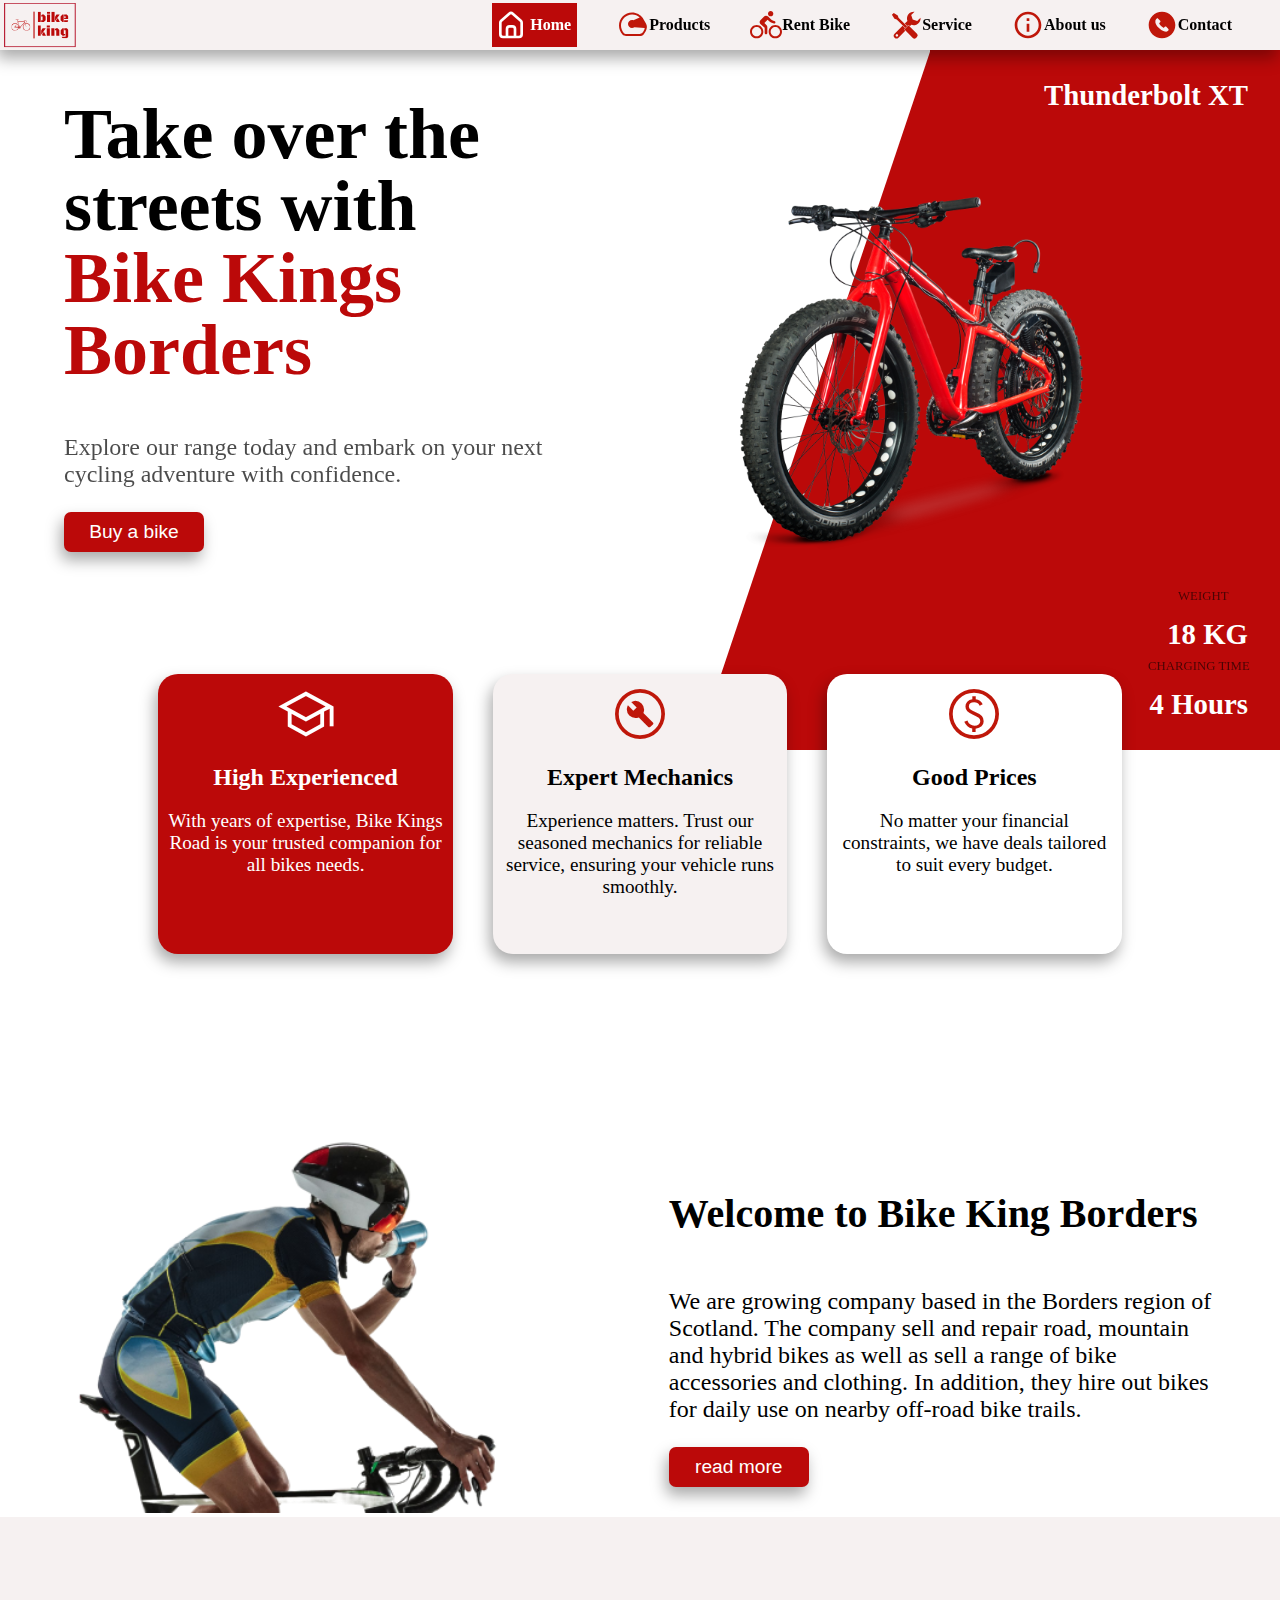
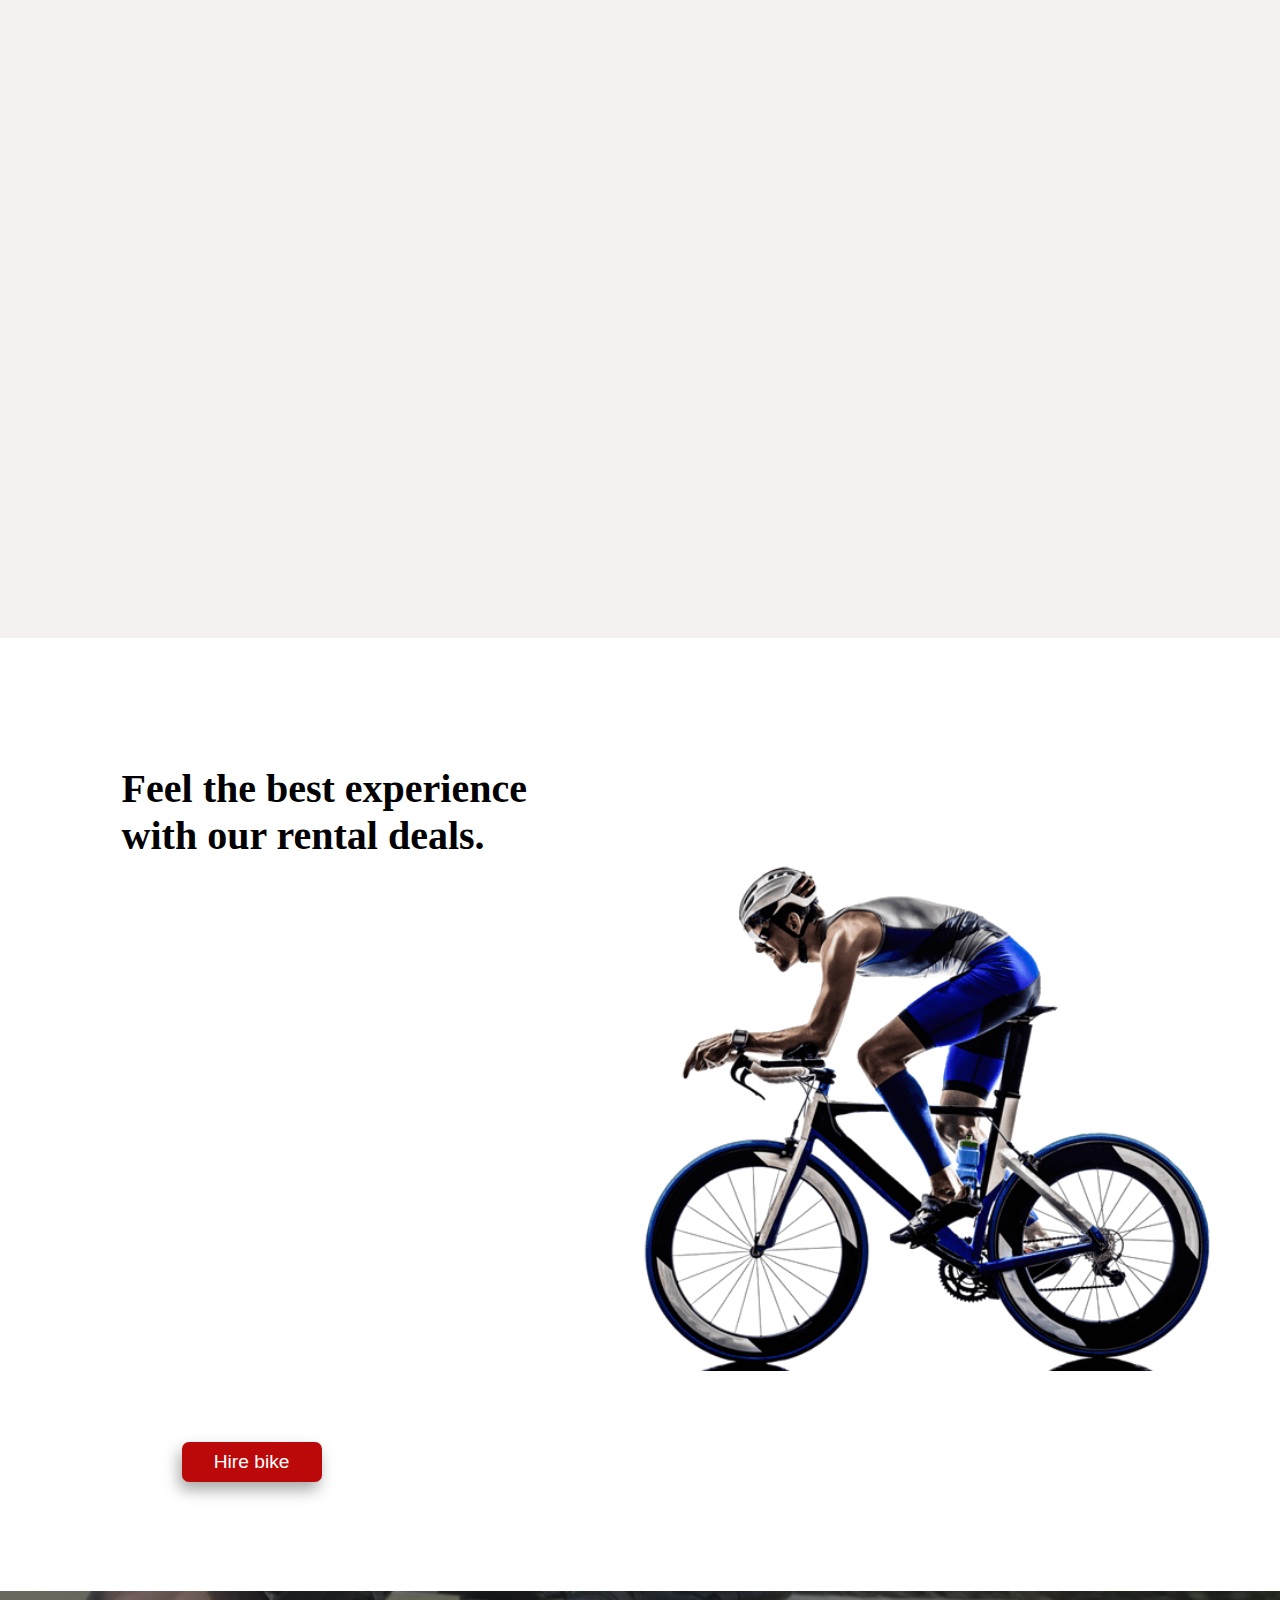
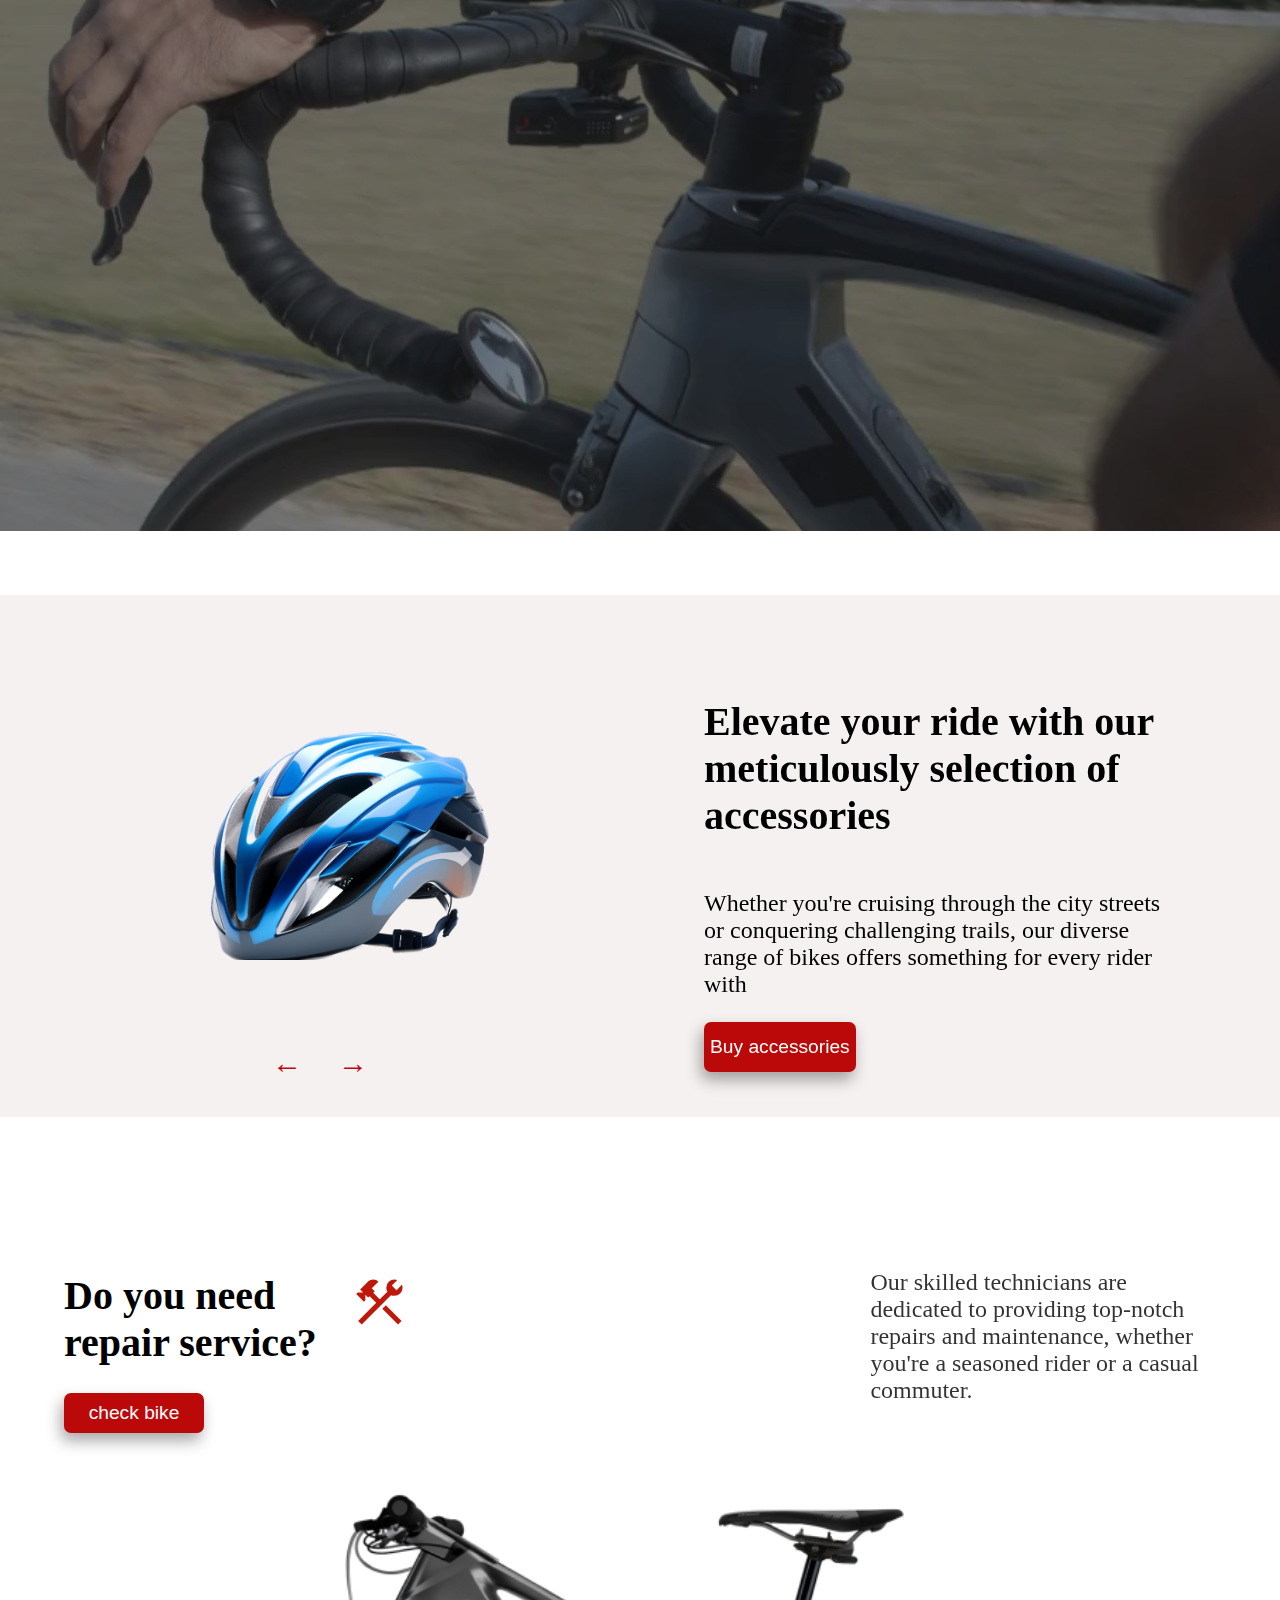
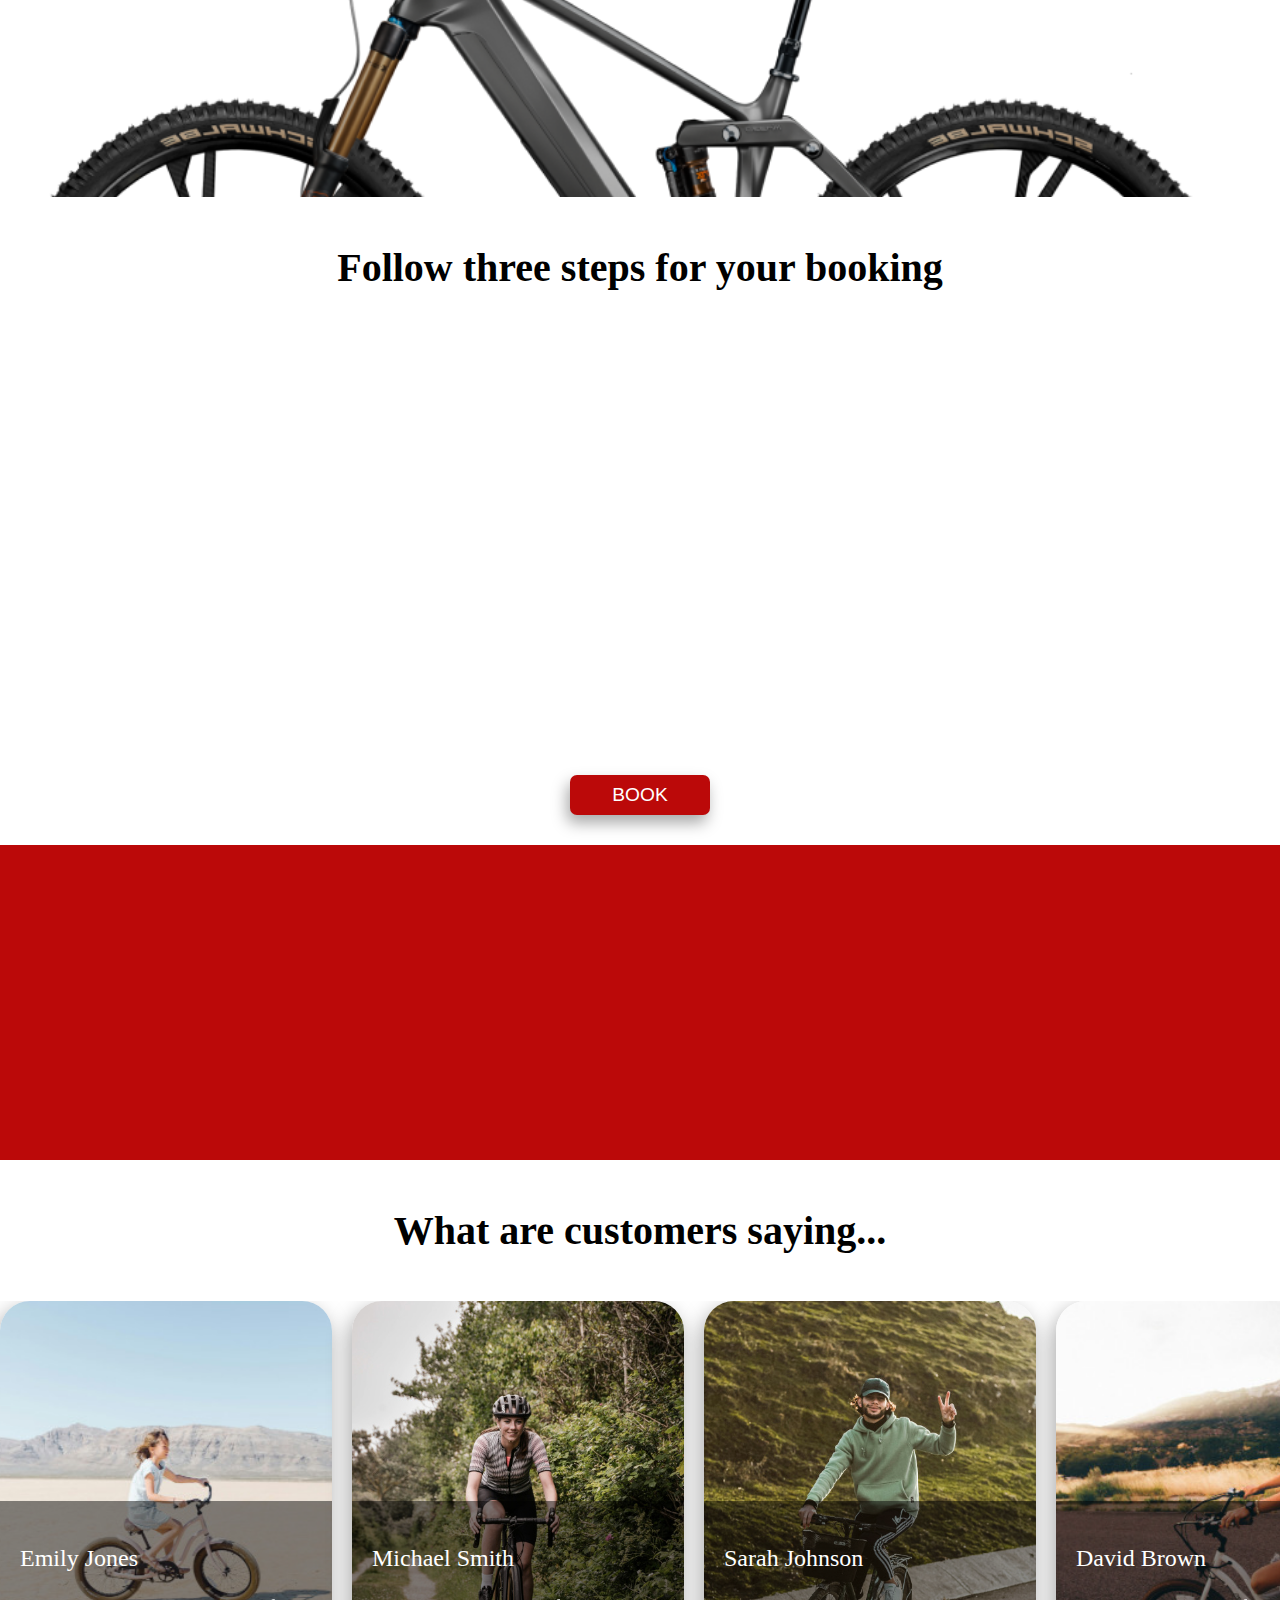
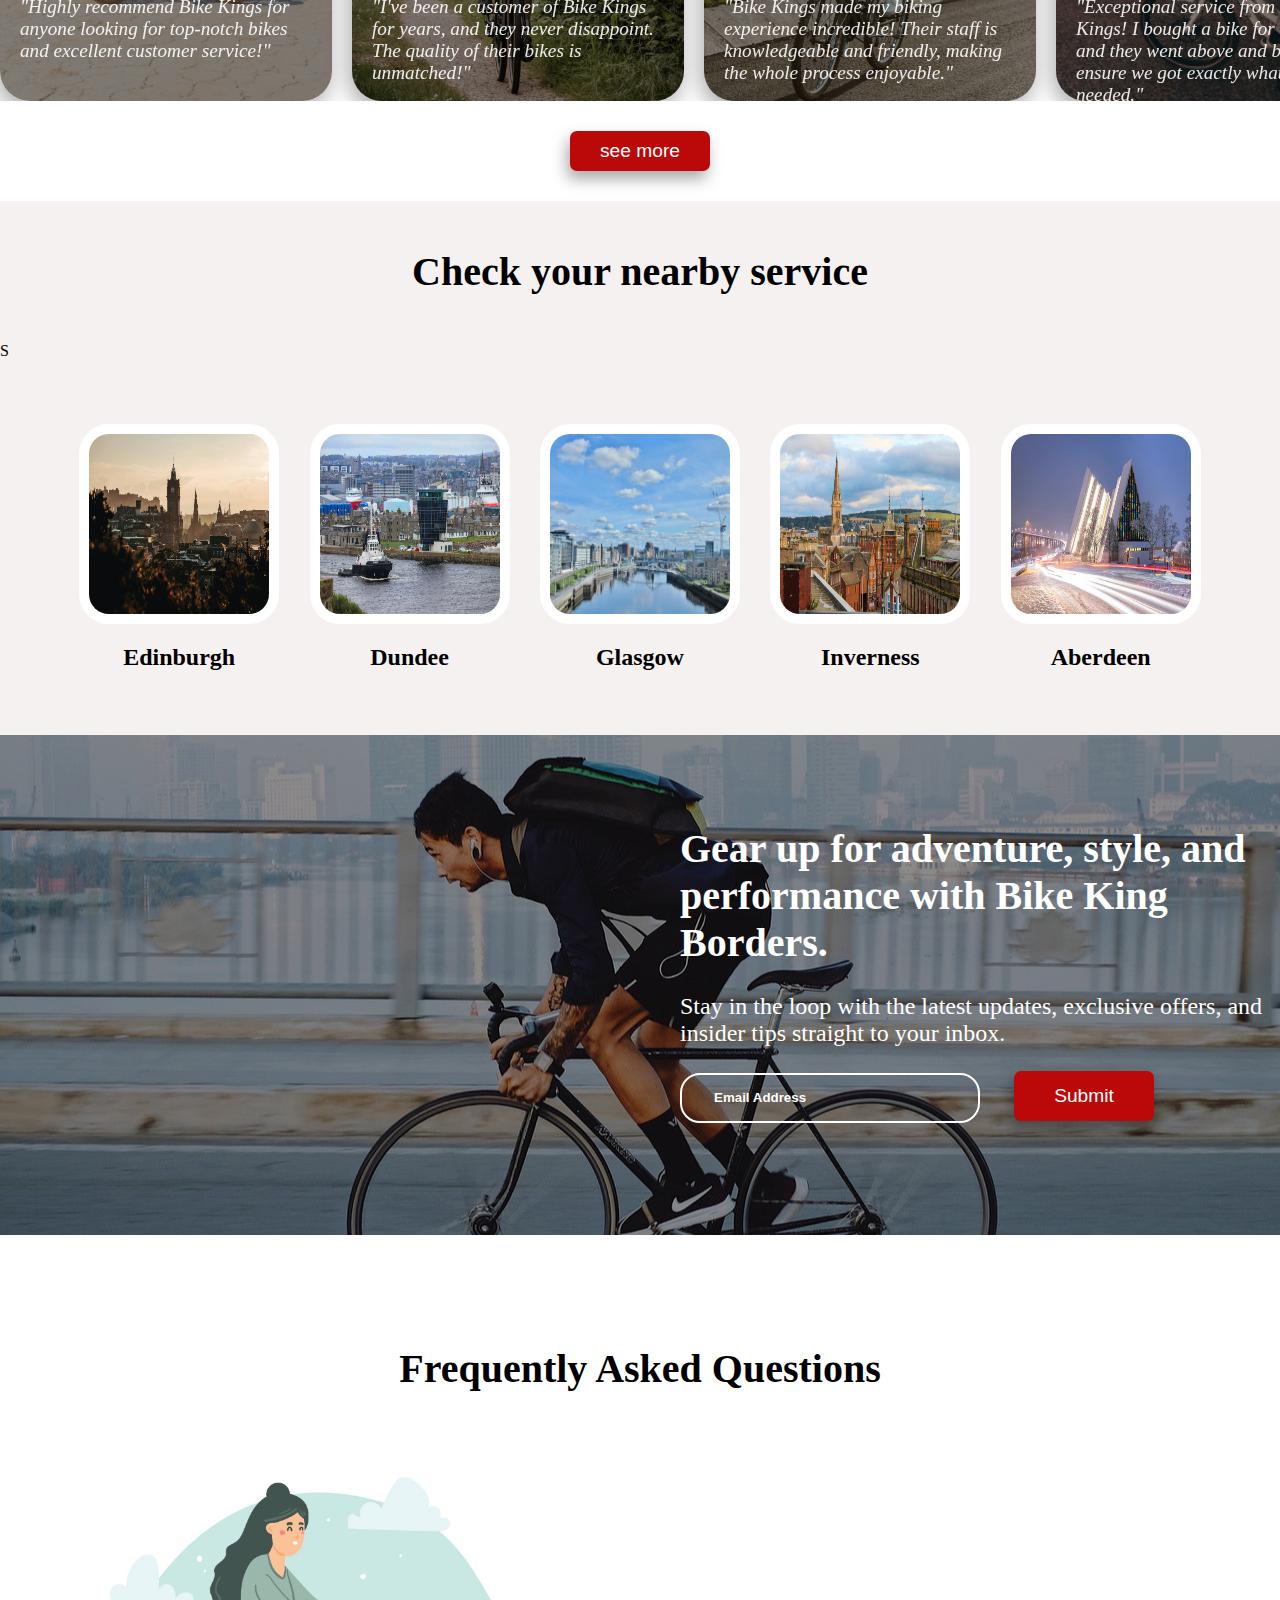
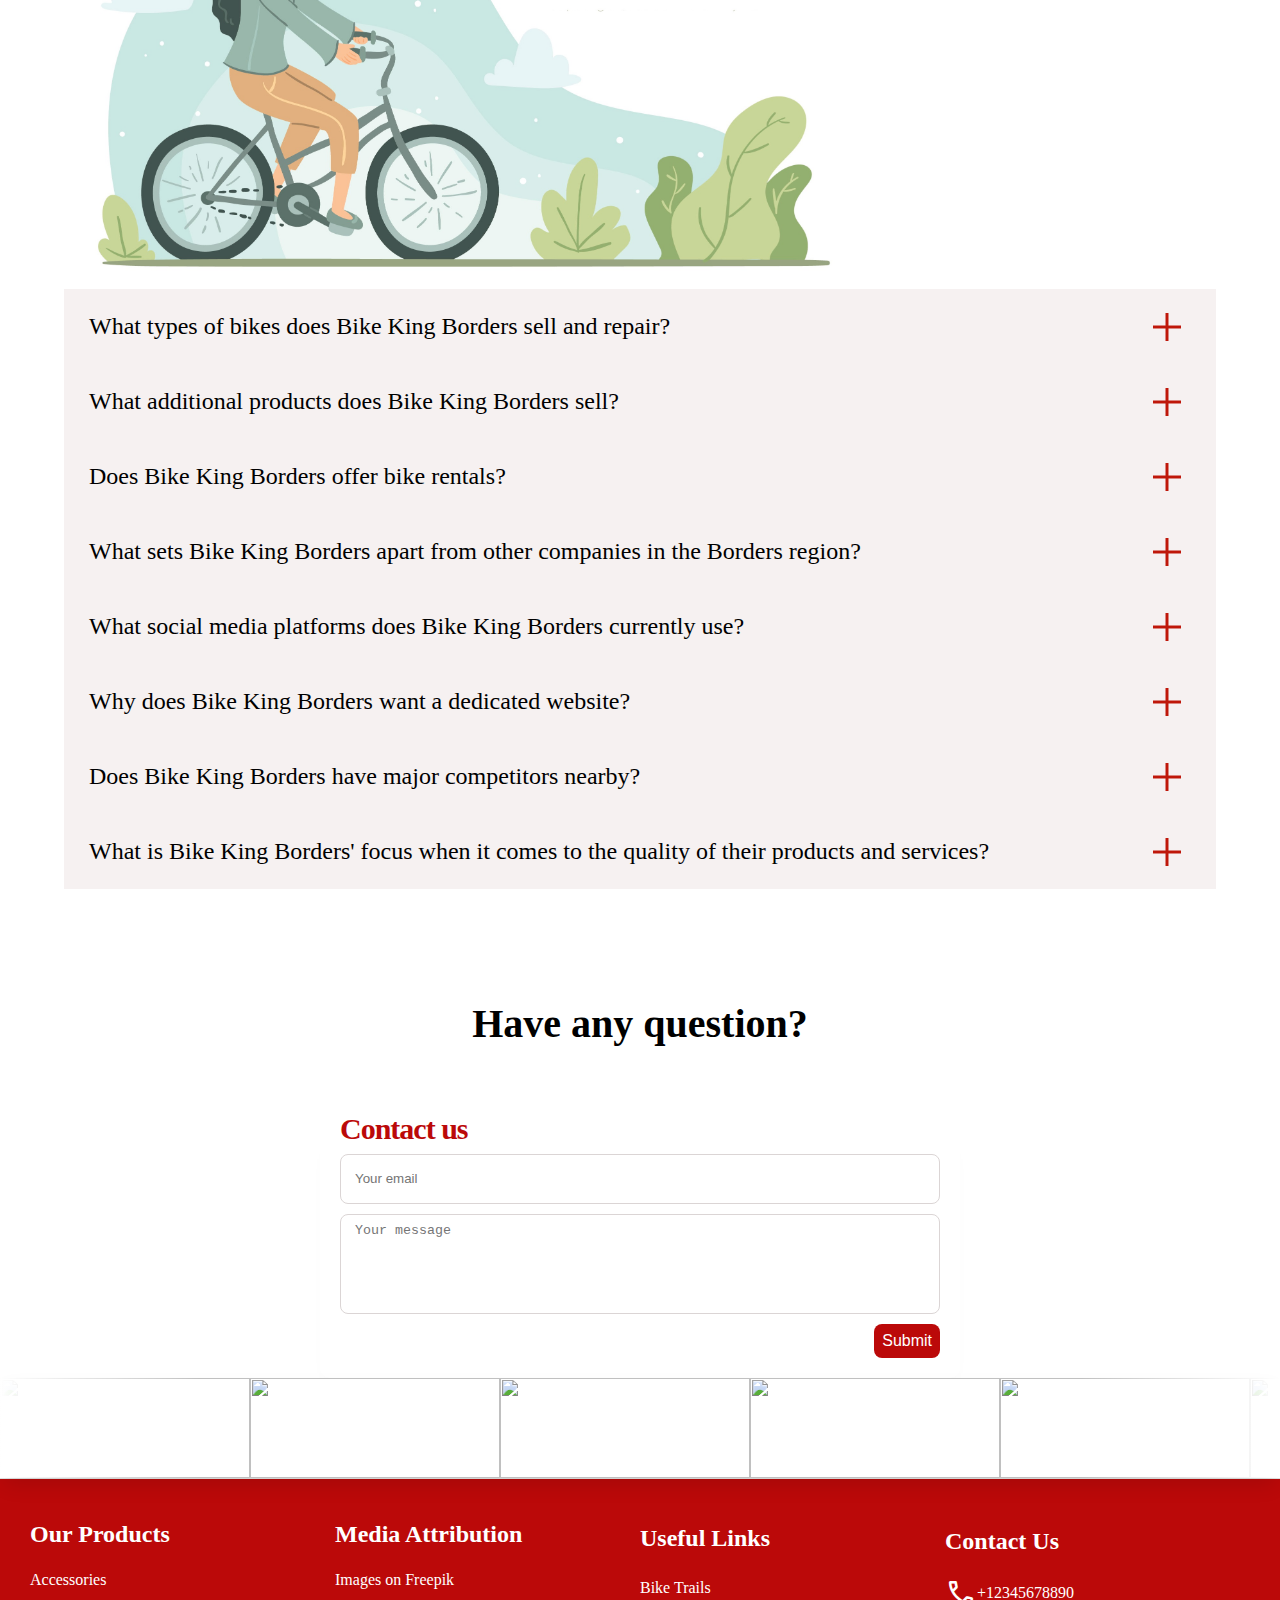
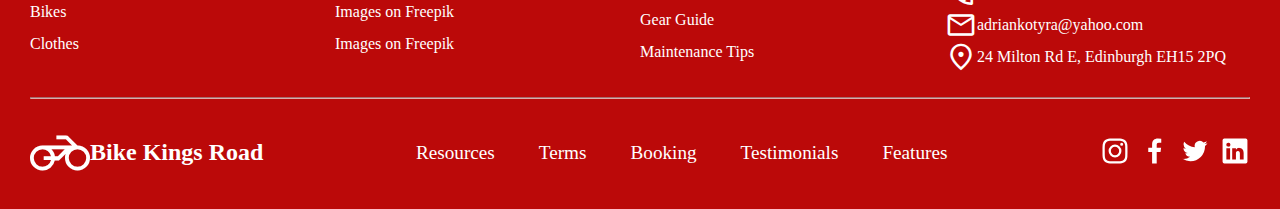
==== commit 8f122836: "update" ====
--- a/index.html
+++ b/index.html
@@ -13,7 +13,8 @@
 
 <body>
   <div class="modal-container">
-    
+  
+   
    
    
 
@@ -456,7 +457,10 @@
     </div>
 
 
-  </div>
+
+  </div>
+  
+  <button class="btn-custom appointment-button">BOOK</button>
   <span class="choose-p-trigger1"></span>
   <div class="choose-section row">
    
--- a/css/style.css
+++ b/css/style.css
@@ -6,13 +6,146 @@
   --header-fontsize :  4.5rem;
   --h1-extra-big : 3.5rem;
   --h1-fontsize :  2.5rem;
-  
+  --gradient : linear-gradient(45deg, #bb0909 0%, #fad0c4 99%, #fad0c4 100%);
   --h3-wide-screen : 1.8rem;
   --paragraph-wide-screen : 1.5rem;
   --paragraph-small-wide-screen : 1.2rem;
   --paragraph-small-wide-screen-nav : 1rem;
   --paragraph-very-small-wide-screen : 0.8rem;
 }
+.time-col {
+  cursor: pointer;
+  background-color: #ffffff;
+  padding: 20px; 
+  text-align: center; 
+  box-shadow: var(--shadow-box);
+
+}
+.loc-col {
+  background-color: #ffffff;
+  padding: 10px; 
+  text-align: center;
+  cursor: pointer;
+  
+}
+.location-select {
+  display: grid;
+  grid-template-columns: repeat(3, 1fr); 
+  grid-gap: 10px;
+  width: 100%; 
+}
+.time-grid {
+  display: grid;
+  grid-template-columns: repeat(3, 1fr); 
+  grid-gap: 10px;
+  width: 100%; 
+}
+.wrapper {
+  width: 50%;
+  background: #fff;
+  border-radius: 10px;
+  -webkit-box-shadow: 0 15px 40px rgba(0, 0, 0, 0.12);
+  box-shadow: 0 15px 40px rgba(0, 0, 0, 0.12);
+}
+.wrapper header {
+  display: -webkit-box;
+  display: -ms-flexbox;
+  display: flex;
+  -webkit-box-align: center;
+  -ms-flex-align: center;
+  align-items: center;
+  padding: 25px 30px 10px;
+  -webkit-box-pack: justify;
+  -ms-flex-pack: justify;
+  justify-content: space-between;
+  background: var(--red-main);
+  border-radius: 10px 10px 0 0;
+  color: white;
+}
+header .icons {
+  display: -webkit-box;
+  display: -ms-flexbox;
+  display: flex;
+}
+header .icons span {
+  height: 38px;
+  width: 38px;
+  margin: 0 1px;
+  cursor: pointer;
+  color: #878787;
+  text-align: center;
+  font-size: 1.9rem;
+  -webkit-user-select: none;
+  -moz-user-select: none;
+  -ms-user-select: none;
+  user-select: none;
+  border-radius: 50%;
+}
+.icons span:last-child {
+  margin-right: -10px;
+}
+header .icons span:hover {
+  background: #f2f2f2;
+}
+header .current-date {
+  font-size: 1.45rem;
+  font-weight: 500;
+}
+.calendar {
+  padding: 20px;
+}
+.calendar ul {
+  display: -webkit-box;
+  display: -ms-flexbox;
+  display: flex;
+  -ms-flex-wrap: wrap;
+  flex-wrap: wrap;
+  list-style: none;
+  text-align: center;
+}
+.calendar .days {
+  margin-bottom: 20px;
+}
+.calendar li {
+  color: #333;
+  width: calc(100% / 7);
+  font-size: 1.07rem;
+}
+.calendar .weeks li {
+  font-weight: 500;
+  cursor: default;
+}
+.calendar .days li {
+  z-index: 1;
+  cursor: pointer;
+  position: relative;
+  margin-top: 30px;
+}
+.days li.inactive {
+  color: #aaa;
+}
+.days li.active {
+  color: #fff;
+}
+
+.days li::before {
+
+  content: "";
+  left: 50%;
+  top: 50%;
+  height: 40px;
+  width: 40px;
+  z-index: -1;
+  border-radius: 50%;
+  -webkit-transform: translate(-50%, -50%);
+  -ms-transform: translate(-50%, -50%);
+  transform: translate(-50%, -50%);
+}
+
+.days li:not(.active):hover::before {
+  background: #f2f2f2;
+}
+
 .footer hr {
   opacity: 70%;
 }
@@ -33,15 +166,44 @@
   font-size: 60px !important;
   filter: invert(18%) sepia(58%) saturate(4755%) hue-rotate(354deg) brightness(82%) contrast(103%);
 }
-
+.book-modal img {
+  width: 50%;
+  height: 400px;
+}
+.type-col {
+  cursor: pointer;
+  text-align: center;
+  background-color: white;
+  box-shadow: var(--shadow-box);
+  padding: 10px 30px;
+  border-radius: 10px;
+  margin-right: 30px;
+  margin-bottom: 30px;
+}
 .bottom-mid-section .col {
   text-align: center;
   margin: auto;
   width: 70%;
 }
+.book-modal button {
+  margin-top: 20px
+}
+.book-modal p{
+  font-size: var(--paragraph-small-wide-screen);
+}
 .bottom-mid-section h3 {
   opacity: 0%;
   display: flex;
+}
+.time-table {
+  display: flex;
+  flex-direction: row;
+}
+.time-table > * {
+  margin-right: 20px;
+}
+.col-100 {
+  width: 100%;
 }
 .col-50 {
   width: 50%;
@@ -1736,7 +1898,7 @@
   
   position: relative;
   width: 50%;
-  background-color: var(--red-main)
+  background-color: var(--red-main);
 }
 .form {
   margin: auto;
@@ -1810,7 +1972,8 @@
 }
 
 .active {
-  color: var(--red-main) !important;
+  color: white !important;
+  background-color: var(--red-main) !important;
 }
 
 .bike-card button {
@@ -2068,8 +2231,18 @@
   flex-direction: column;
   width: 50%;
 }
+.selected {
+  background-color: var(--red-main);
+  color: white;
+}
 .properties-bike .row {
   justify-content: space-between;
+}
+.appointment-button {
+
+display: table;
+margin: 10px auto 30px auto;
+ 
 }
 .modal-container {
 
@@ -2118,9 +2291,29 @@
   width: 100%;
   height: 300px;
 }
+.select-type-container {
+  display: flex;
+  flex-wrap: nowrap;
+}
+.select-type-container .type-col {
+  height: 70px;
+  
+}
 .newsletter-modal-container {
   height: 100%;
   padding: 5vh 0 0 0;
+}
+.book-modal {
+  padding: 5% 10%;
+  overflow-y: scroll;
+  animation: modalFade 0.3s forwards;
+ top: 20%;
+position: fixed;
+ left: 50%;
+  transform: translate(-50%, -20%);
+  width: 100%;
+  height: 100%;
+  background-color:var(--bg-gray);
 }
 .newsletter-modal {
   overflow-y: scroll;
@@ -2722,6 +2915,15 @@
   }
 }
 @media screen and (max-width: 850px) {
+  .select-type-container {
+    flex-direction: column;
+  }
+  .time-grid, .location-select {
+    grid-template-columns: repeat(1, 1fr);
+  }
+  .type-col {
+    margin: 20px 0;
+  }
   .footer ul {
     text-align: center;
   }
@@ -2759,6 +2961,21 @@
   }
   .box-imgs {
     height: 400px;
+  }
+  .time-table {
+    flex-direction: column;
+  }
+  .wrapper, .time-grid {
+    width: 100% !important;
+  }
+  .time-grid {
+    margin-top: 30px;
+  }
+  .comment-container {
+    flex-direction: column;
+  }
+  .book-modal img {
+    height: auto;
   }
 }
 
@@ -3022,6 +3239,9 @@
     width: 100%;
    
   }
+  .book-modal {
+    padding: 2%;
+  }
   .mid-second-container img {
     
   }
@@ -3378,3 +3598,4 @@
 	0% { transform: translateX(0); }
 	100% { transform: translateX(calc(-500px * 4))}
 }
+
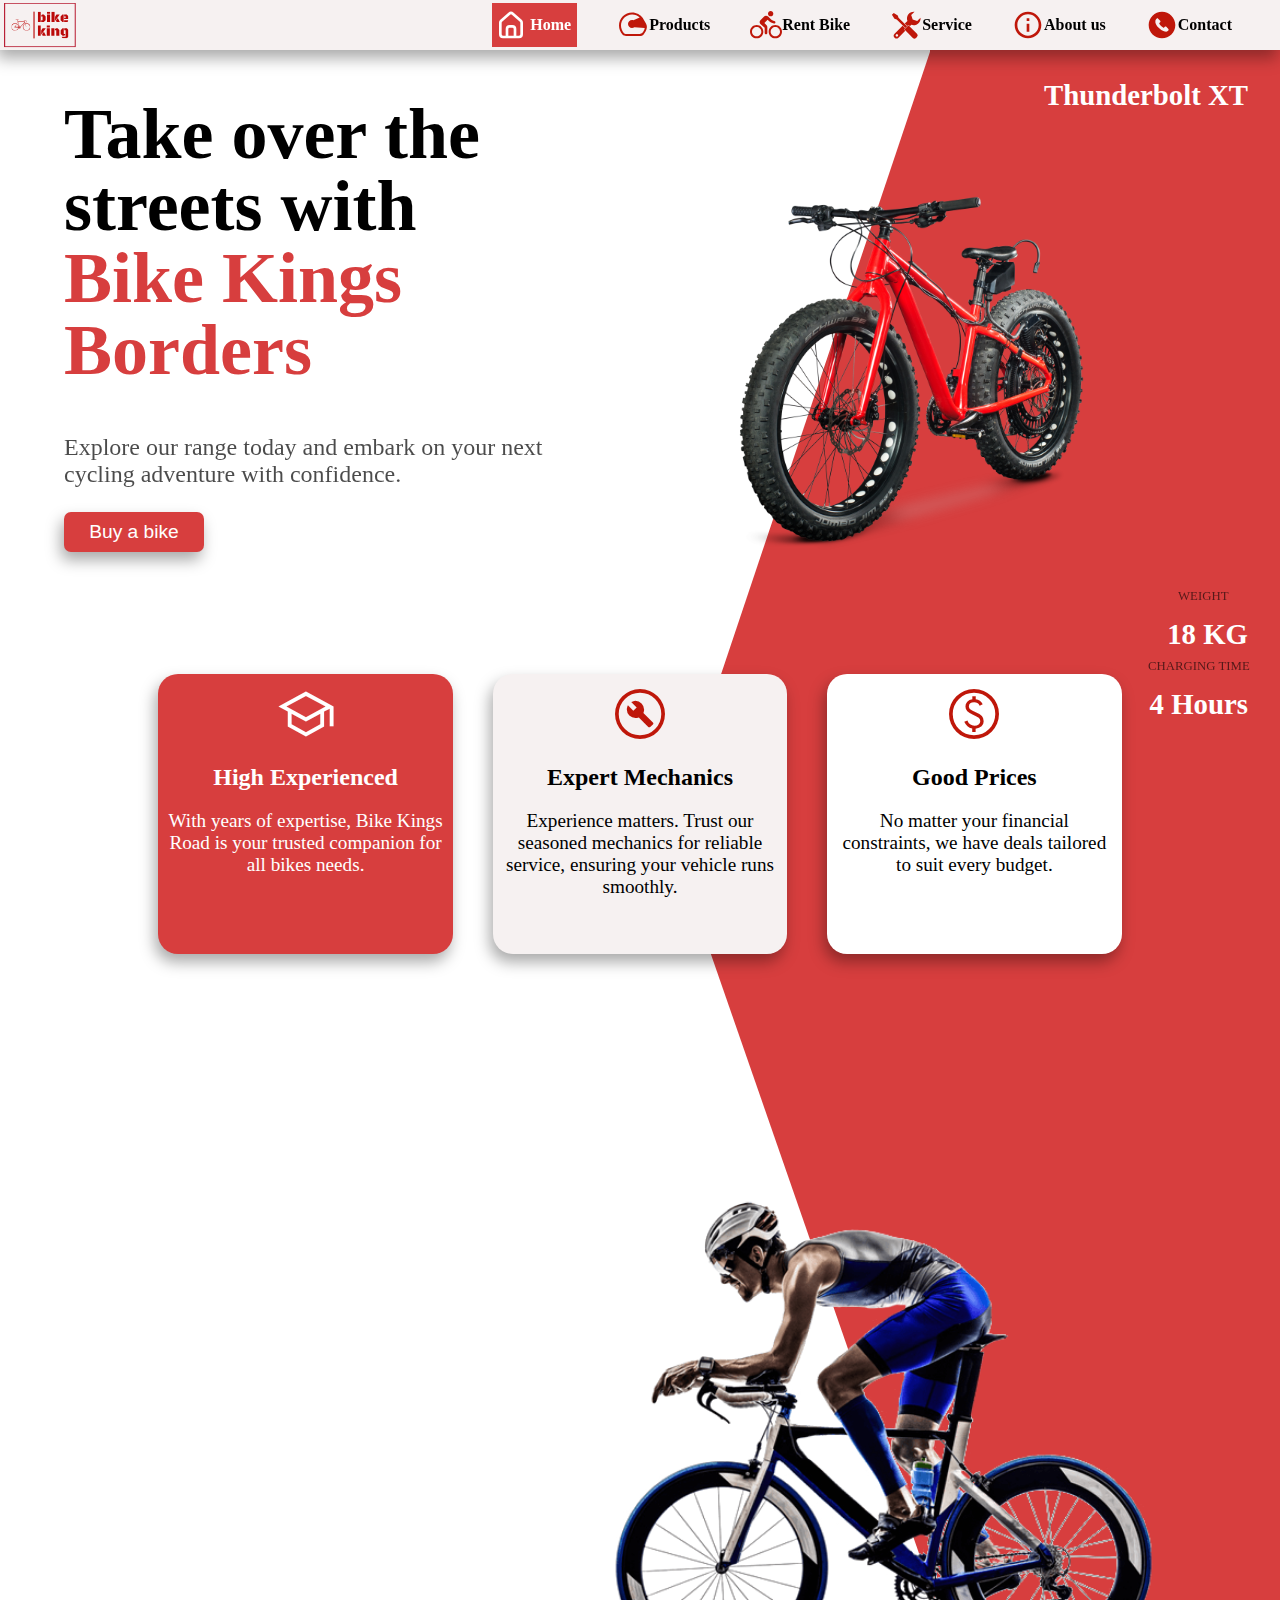
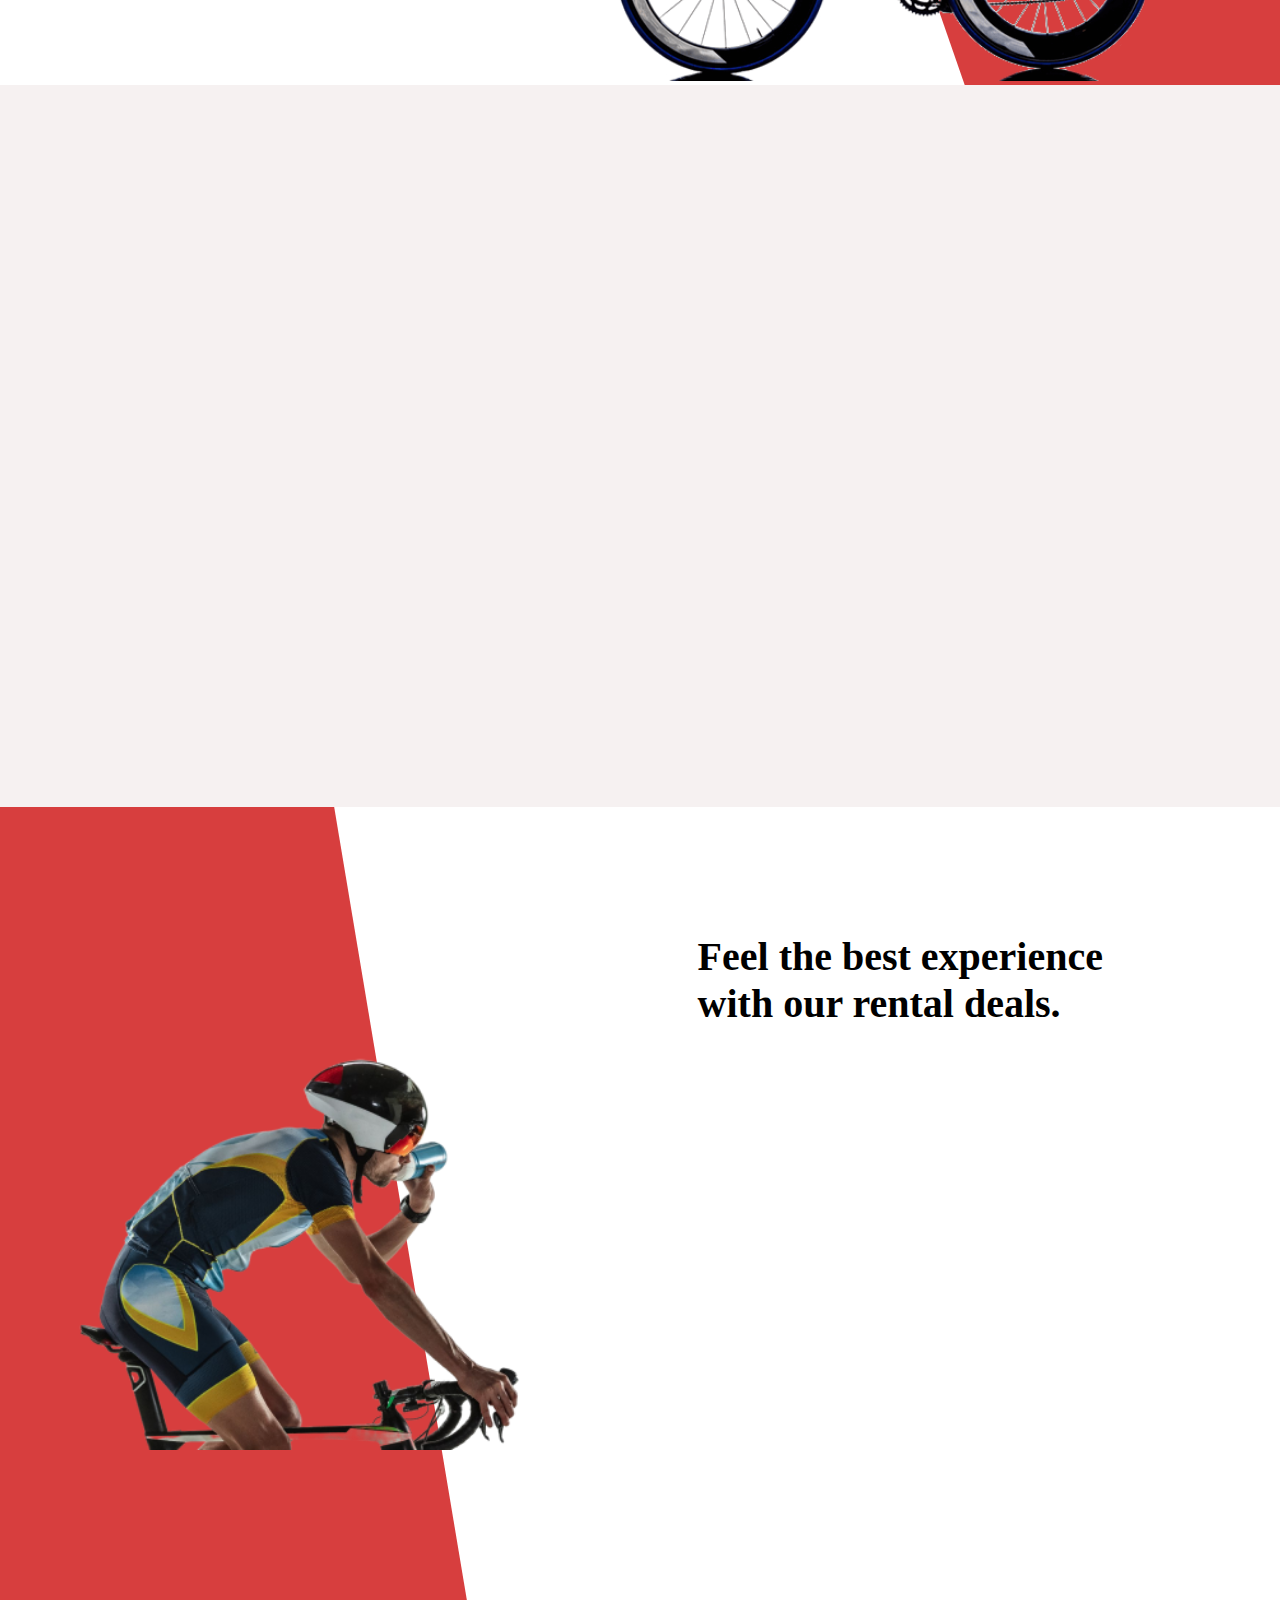
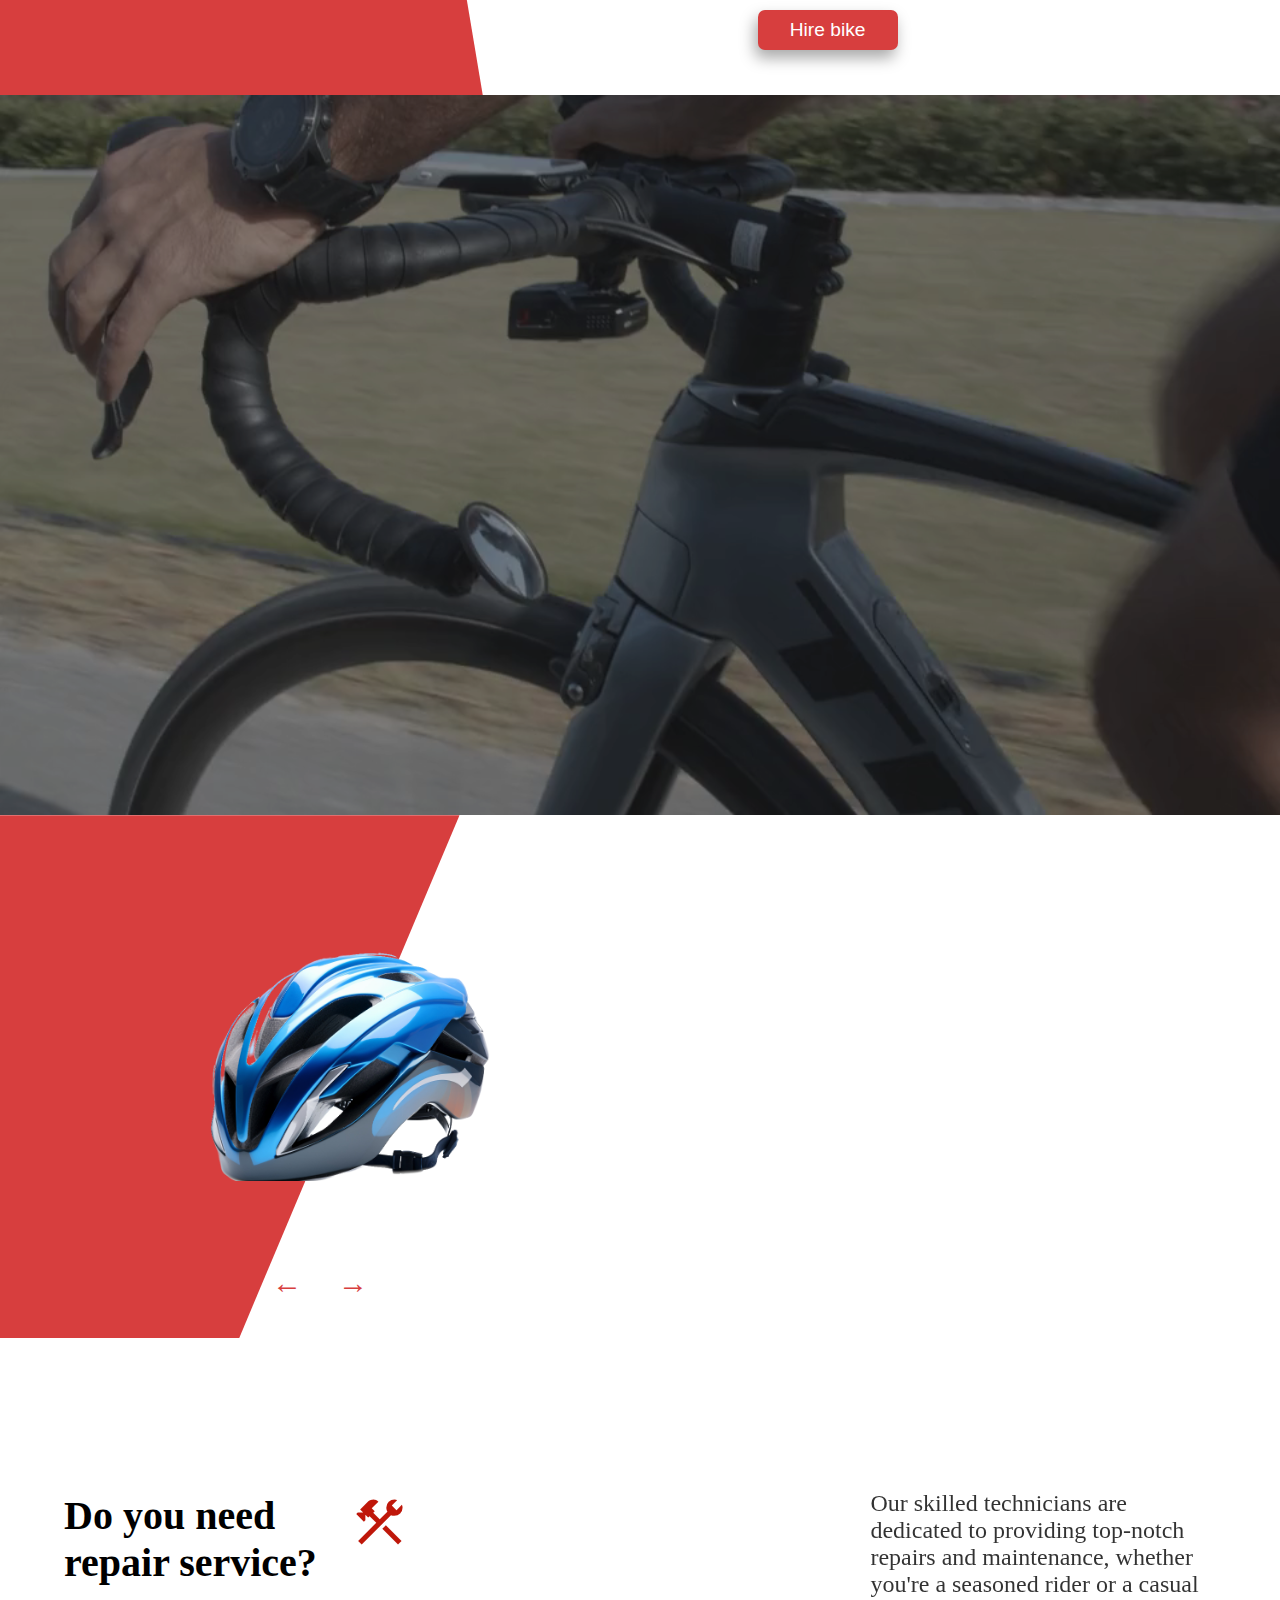
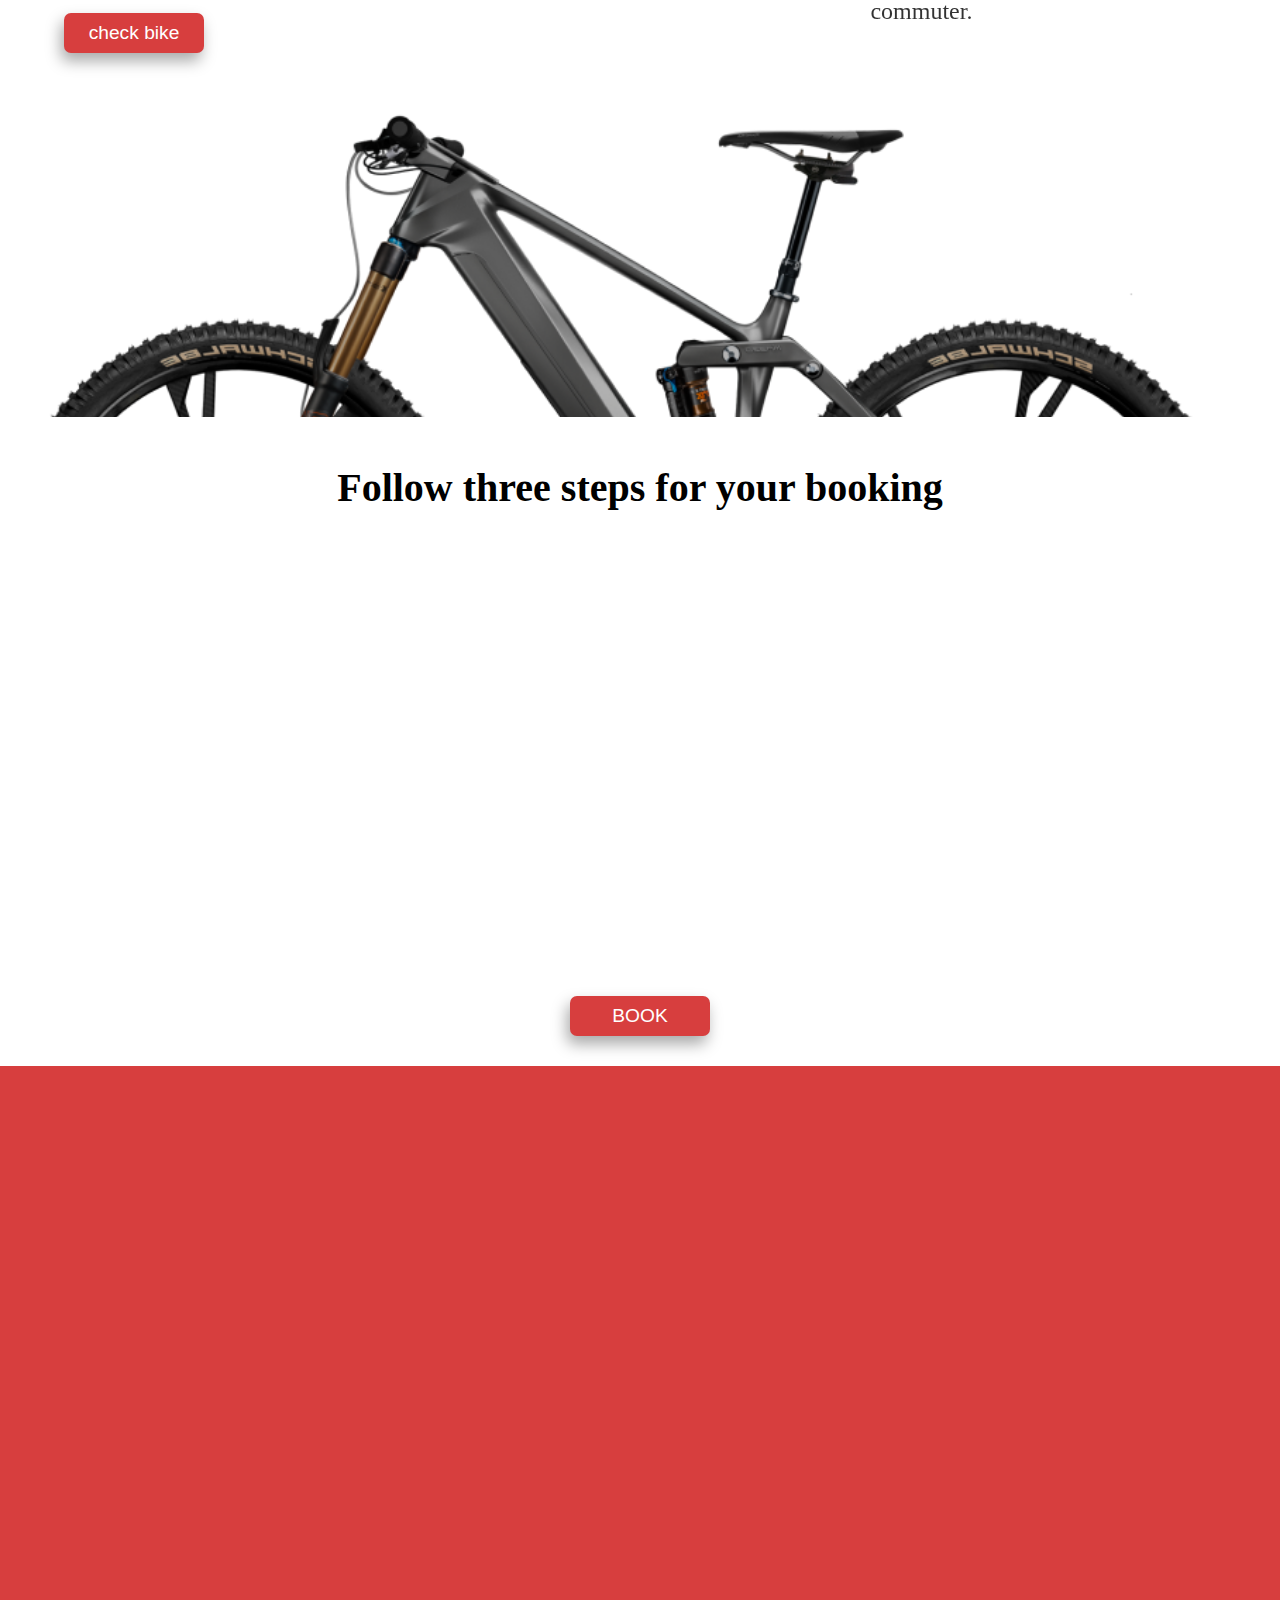
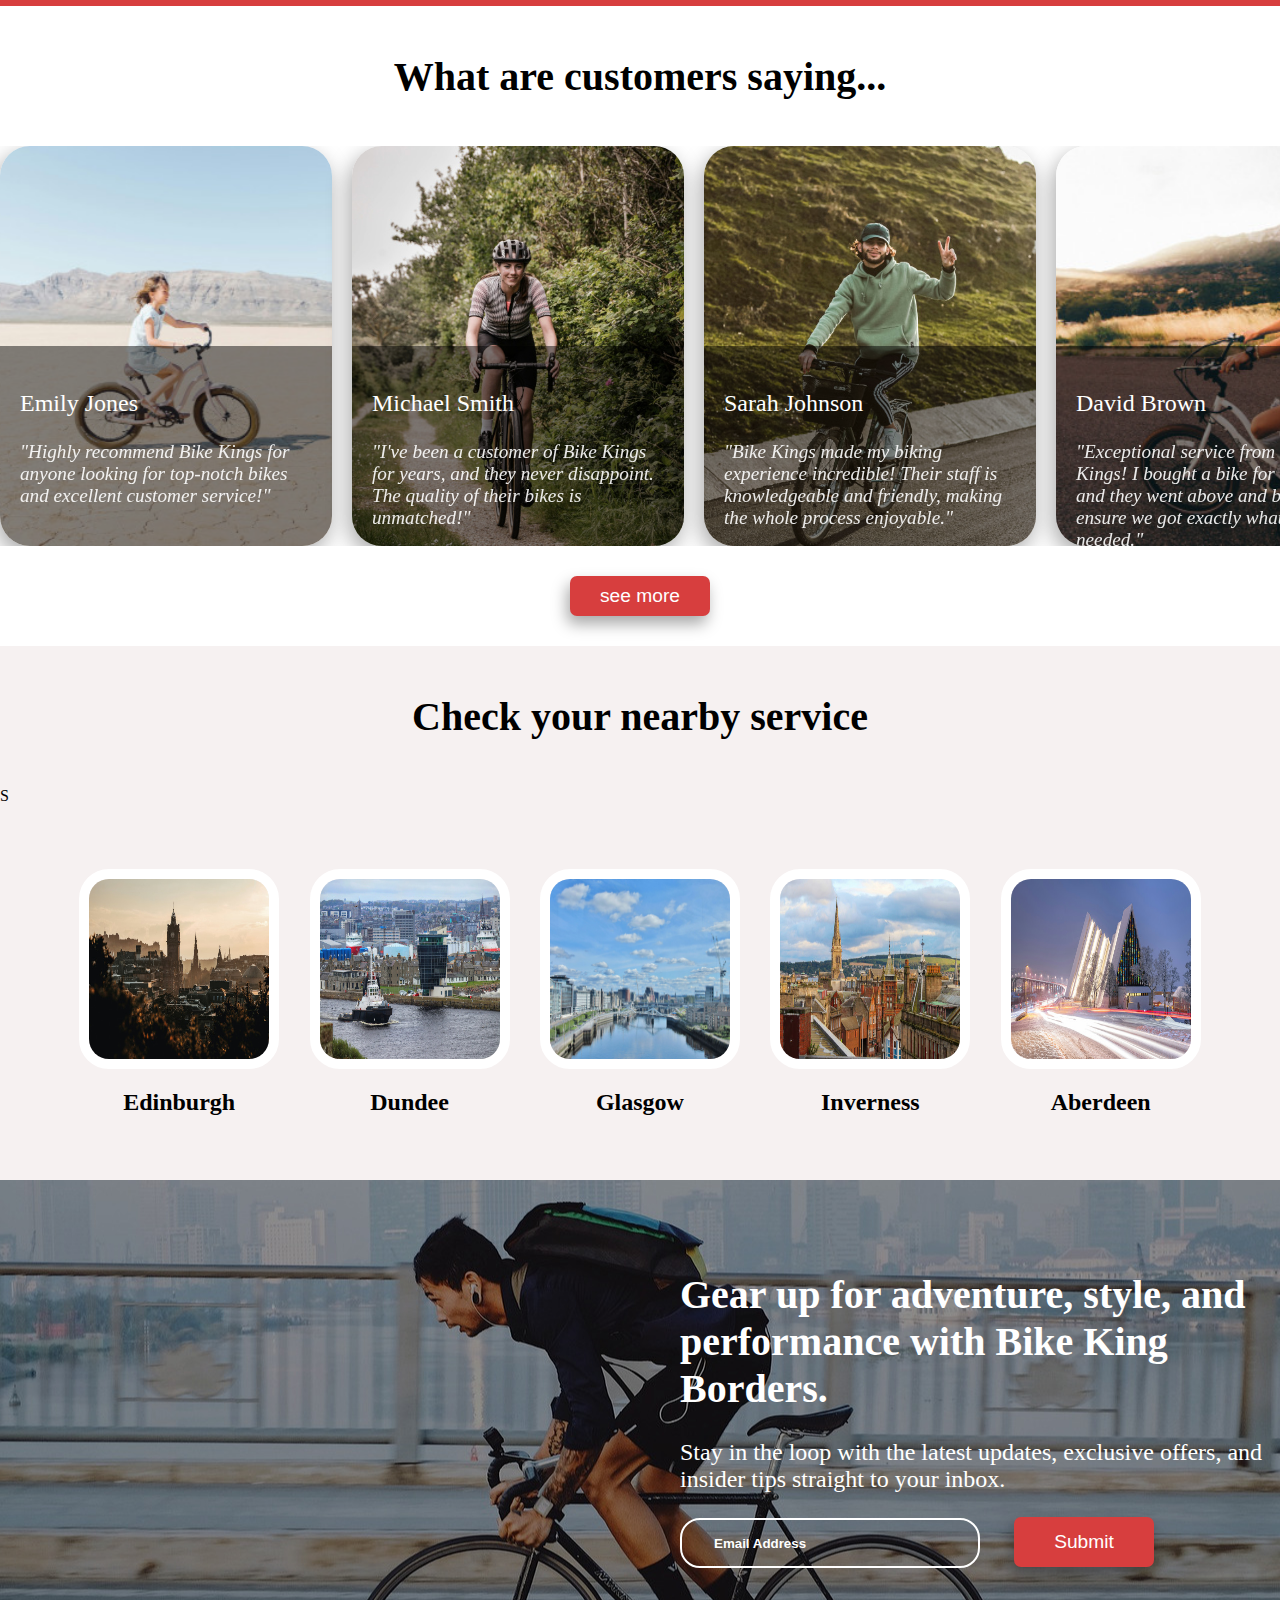
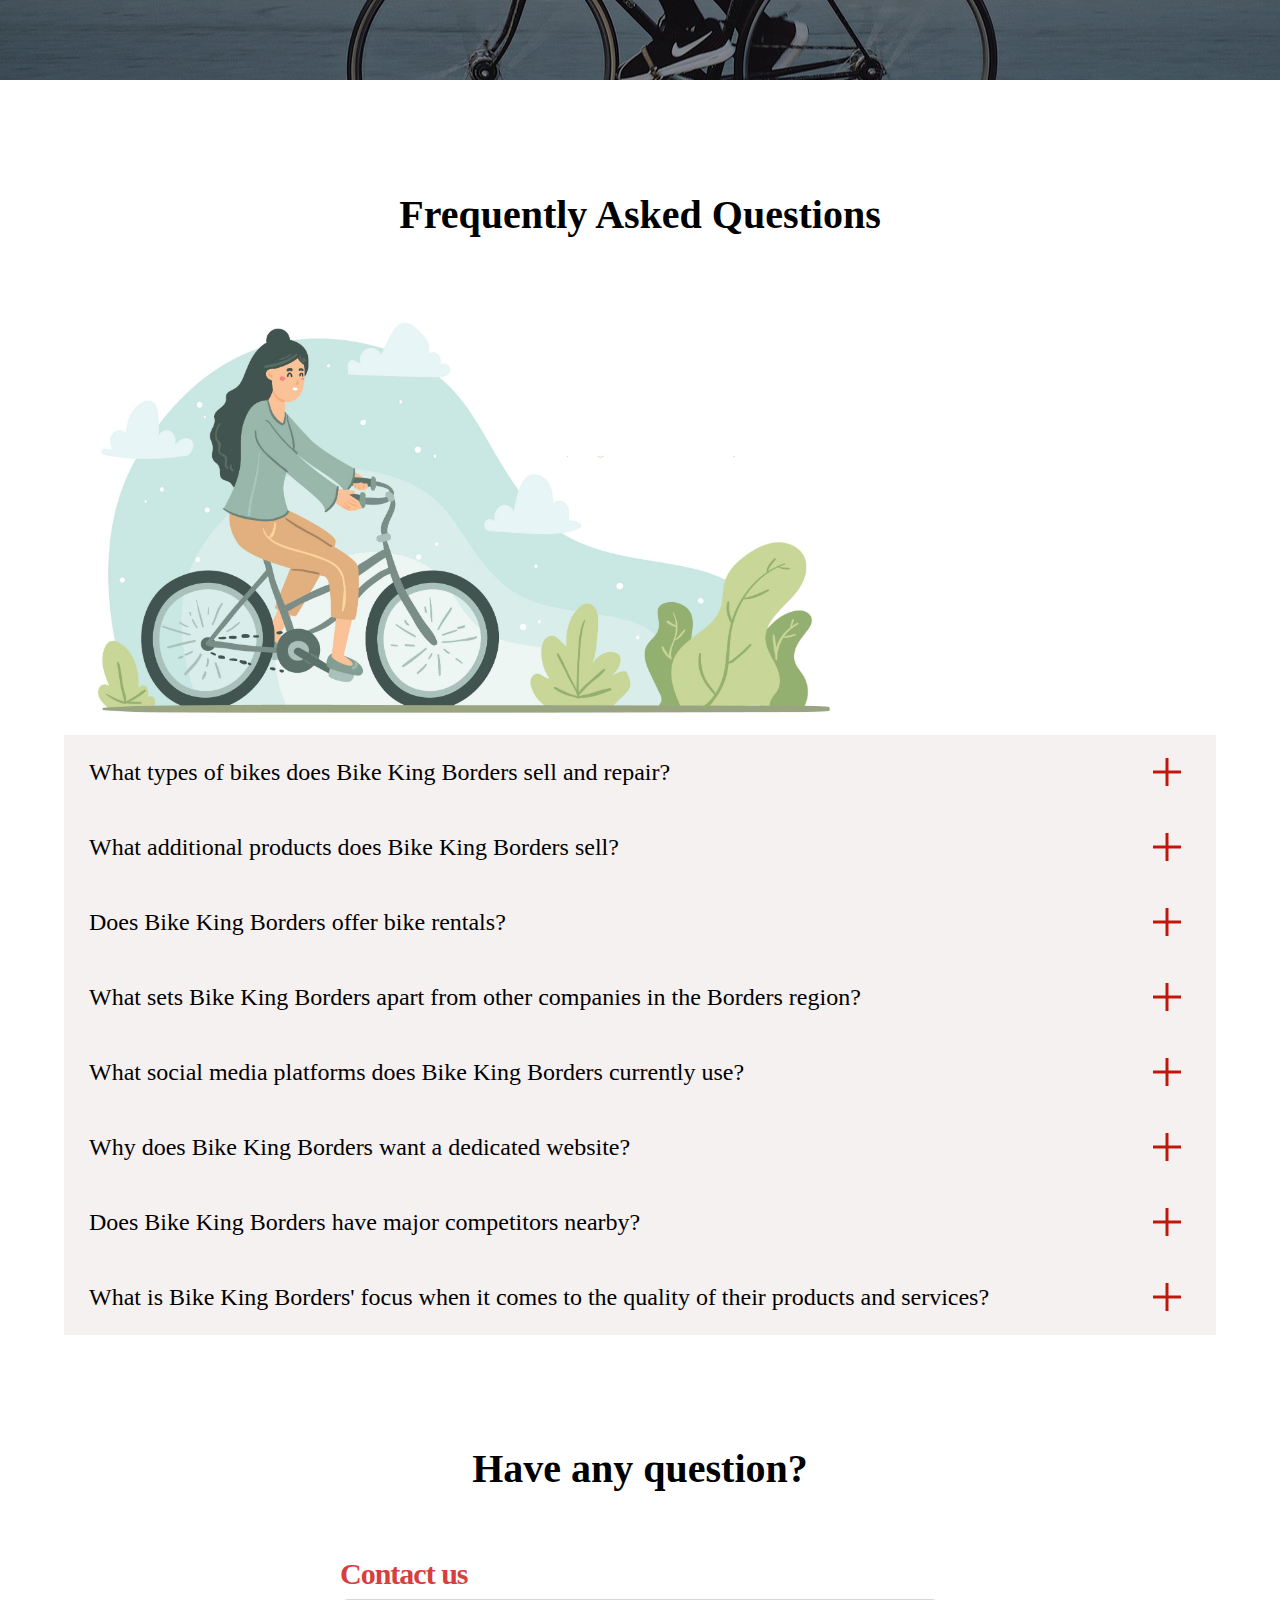
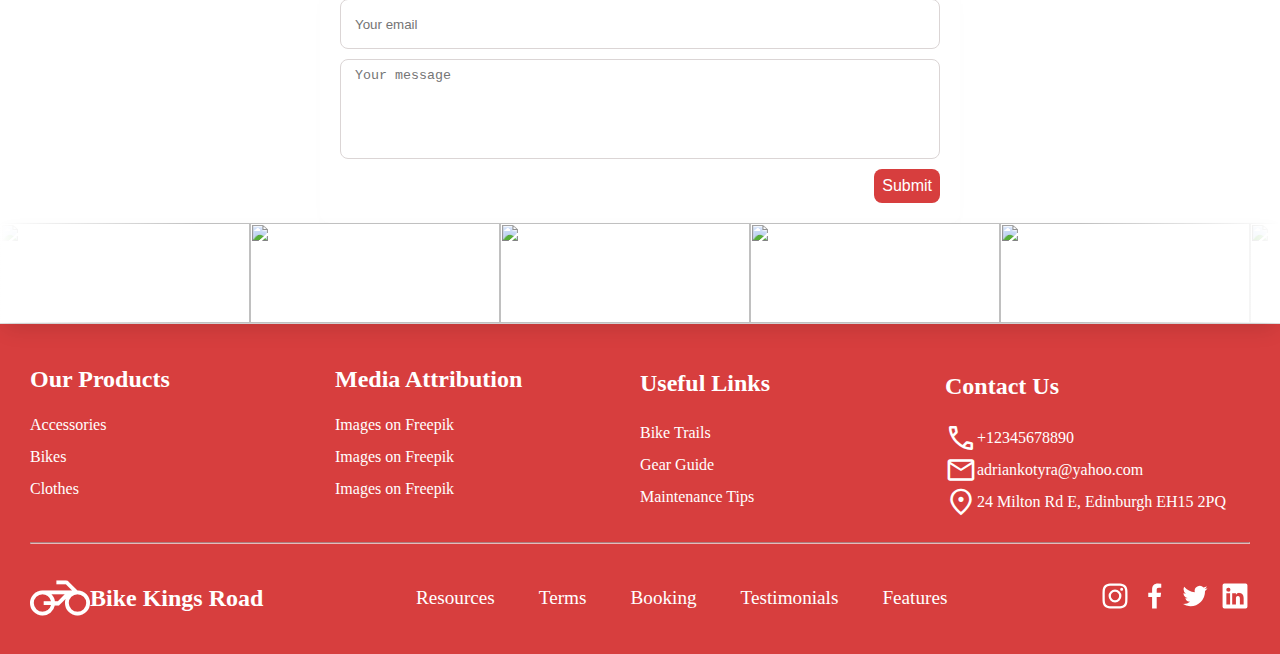
==== commit 1585183f: "update" ====
--- a/index.html
+++ b/index.html
@@ -160,48 +160,64 @@
   
 
   <div class="about-section">
-    <div class="three-cols-service row">
-      <div class="col">
-        <span class="material-symbols-outlined auto black">
-          school
-        </span>
-        <h1>High Experienced</h1>   
-        <p>With years of expertise, Bike Kings Road is your trusted companion for all bikes needs.</p>  
-
-      </div>
-      <div class="col">
-        <span class="material-symbols-outlined auto">
-          build_circle
-        </span>
-        <h1>Expert Mechanics</h1>   
-        <p>Experience matters. Trust our seasoned mechanics for reliable service, ensuring your vehicle runs smoothly.</p>  
-
-      </div>
-      <div class="col">
-        <span class="material-symbols-outlined auto">
-          monetization_on
+    <div class="shape-background shape">
+
+    </div>
+    <div class="about-section-container">
+      
+      <div class="three-cols-service row">
+        <div class="col">
+          <span class="material-symbols-outlined auto black">
+            school
           </span>
-        <h1>Good Prices</h1>   
-        <p>No matter your financial constraints, we have deals tailored to suit every budget.</p>  
-
-      </div>
-    </div>
-    <div class="row about-sec-main">
-      <div class="img-container-about col-about">
-        <img src="./imgs/biker-about.png" alt="">
-      </div>
-  
-      <div class="about-text-container col-about col">
-        <h1>Welcome to Bike King Borders</h1>
-        <p> We are growing company based in the Borders region of Scotland. The company sell and repair road, mountain and hybrid bikes as well as sell a range of bike accessories and clothing. In addition, they hire out bikes for daily use on nearby off-road bike trails. </p>
-        <a target="_blank" href="about.html"><button class="btn-custom">read more</button></a>
-      </div>
-  
-    </div>
-  
-
-
-  </div>
+          <h1>High Experienced</h1>   
+          <p>With years of expertise, Bike Kings Road is your trusted companion for all bikes needs.</p>  
+  
+        </div>
+        <div class="col">
+          <span class="material-symbols-outlined auto">
+            build_circle
+          </span>
+          <h1>Expert Mechanics</h1>   
+          <p>Experience matters. Trust our seasoned mechanics for reliable service, ensuring your vehicle runs smoothly.</p>  
+  
+        </div>
+        <div class="col">
+          <span class="material-symbols-outlined auto">
+            monetization_on
+            </span>
+          <h1>Good Prices</h1>   
+          <p>No matter your financial constraints, we have deals tailored to suit every budget.</p>  
+  
+        </div>
+      </div>
+      <div class="section-custom">
+        <div class="shapes-background-red shape">
+        </div>
+        
+        <div class="row about-sec-main">
+          <div class="img-container-about col-about">
+        
+            <img src="./imgs/bike-top (11).png" alt="">
+          </div>
+      
+          <div class="about-text-container col-about col">
+            <h1>Welcome to Bike King Borders</h1>
+            <span class="anchorAbout"></span>
+            <p> We are growing company based in the Borders region of Scotland. The company sell and repair road, mountain and hybrid bikes as well as sell a range of bike accessories and clothing. In addition, they hire out bikes for daily use on nearby off-road bike trails. </p>
+            <a target="_blank" href="about.html"><button class="btn-custom">read more</button></a>
+          </div>
+        </div>
+  
+        
+    
+      </div>
+    
+  
+  
+    </div>
+    </div>
+    
   <div class="bottom-mid-section">
   
      
@@ -254,61 +270,66 @@
  
 
 </div>
- 
-<div class="mid_second_col">
-  <div class="mid-second-container">
-    <a href="https://www.freepik.com/" target="_blank"> <img src="./imgs/bike-top (11).png" alt="images from freepik.com"> </a>
-  </div>
-  <div class="mid-second-container text-mid-bottom">
-    <div class="text-mid-container text-mid-second">
-      
-      <h1>Feel the best experience with our rental deals.</h1>
-      <div class="row rental-p1">
-        <span class="material-symbols-outlined">
-          wallet
-        </span>
-        <div class="col">
-          <Strong><p>Deals For every budget</p></Strong>
-          <span>From budget-friendly essentials to lavish indulgences, explore our diverse selection and find the perfect match for your wallet.</span>
-          <span class="rental-anchor1"></span>
-        </div>
-
-       
-      </div>
-      <div class="row rental-p2">
-        <span class="material-symbols-outlined">
-          sell
-        </span>
-        <div class="col">
-          <Strong><p>Best Price Guaranteed</p></Strong>
-          <span>With our best price guarantee, you can book confidently, knowing that you're securing top-notch accommodations, experiences, and services at the most competitive prices on the market.</span>
-          <span class="rental-anchor2"></span>
-        </div>
- 
-       
-      </div>
-      <div class="row rental-p3">
-        <span class="material-symbols-outlined">
-          support_agent
-        </span>
-        <div class="col">
-          <Strong><p>Support 24/7</p></Strong> 
-          <span>Need assistance at any hour? We've got you covered. Our dedicated support team is available round the clock to address any queries, concerns, or emergencies you may encounter. </span>
-          <span class="rental-anchor3"></span>
-        </div>
-   
-       
-      </div>
-
-     
-      <button class="btn-custom hire-bike-trigger">Hire bike</button>
-    </div>
-  </div>
-
-
-
-
+<div class="mid-section">
+  <div class="shape-background-custom-mid shape">
+
+  </div>
+  <div class="mid_second_col">
+    <div class="mid-second-container">
+      <a href="https://www.freepik.com/" target="_blank"> <img src="./imgs/biker-about.png" alt="images from freepik.com"> </a>
+    </div>
+    <div class="mid-second-container text-mid-bottom">
+      <div class="text-mid-container text-mid-second">
+        
+        <h1>Feel the best experience with our rental deals.</h1>
+        <div class="row rental-p1">
+          <span class="material-symbols-outlined">
+            wallet
+          </span>
+          <div class="col">
+            <Strong><p>Deals For every budget</p></Strong>
+            <span>From budget-friendly essentials to lavish indulgences, explore our diverse selection and find the perfect match for your wallet.</span>
+            <span class="rental-anchor1"></span>
+          </div>
+  
+         
+        </div>
+        <div class="row rental-p2">
+          <span class="material-symbols-outlined">
+            sell
+          </span>
+          <div class="col">
+            <Strong><p>Best Price Guaranteed</p></Strong>
+            <span>With our best price guarantee, you can book confidently, knowing that you're securing top-notch accommodations, experiences, and services at the most competitive prices on the market.</span>
+            <span class="rental-anchor2"></span>
+          </div>
+   
+         
+        </div>
+        <div class="row rental-p3">
+          <span class="material-symbols-outlined">
+            support_agent
+          </span>
+          <div class="col">
+            <Strong><p>Support 24/7</p></Strong> 
+            <span>Need assistance at any hour? We've got you covered. Our dedicated support team is available round the clock to address any queries, concerns, or emergencies you may encounter. </span>
+            <span class="rental-anchor3"></span>
+          </div>
+     
+         
+        </div>
+  
+       
+        <button class="btn-custom hire-bike-trigger">Hire bike</button>
+      </div>
+    </div>
+  
+  
+  
+  
+  </div>
 </div>
+
  
     
    
@@ -333,8 +354,12 @@
     </video>
   </div>
   <div class="section mid_section">
+   
  
     <div class="mid_first_col">
+      <div class="shape-background-mid-sec-custom shape">
+
+      </div>
       <!-- <div class="mid_section-container first-mid">
         <a href="./accessories.html" target="_blank">  <img class="mid_img img-grid-1"  src="./imgs/helmet-trimmed.png" alt="images from freepik.com"> </a>
       
@@ -363,9 +388,10 @@
         </div>
       </div>
       <div class="mid_section-container second-mid">
-        <div class="text-mid-container">
+        <div class="text-mid-container text-mid-container-accessories">
         
           <h1 class="mid-first-text">Elevate your ride with our meticulously selection of accessories</h1>
+          <span class="anchorSliderSection"></span>
           <p class="mid-first-text"> Whether you're cruising through the city streets or conquering challenging trails, our 
           diverse range of bikes offers something for every rider with
           </p>
--- a/css/style.css
+++ b/css/style.css
@@ -1,7 +1,7 @@
 
 :root{
   --shadow-box: -3px 8px 15px 0px rgba(0,0,0,0.34);
-  --red-main: #bb0909;
+  --red-main: #d73e3e;
   --bg-gray : #f6f1f1;
   --header-fontsize :  4.5rem;
   --h1-extra-big : 3.5rem;
@@ -94,6 +94,9 @@
 .calendar {
   padding: 20px;
 }
+.about-sec-main {
+  flex-direction: row-reverse !important;
+}
 .calendar ul {
   display: -webkit-box;
   display: -ms-flexbox;
@@ -119,7 +122,7 @@
   z-index: 1;
   cursor: pointer;
   position: relative;
-  margin-top: 30px;
+  padding: 20px;
 }
 .days li.inactive {
   color: #aaa;
@@ -141,11 +144,25 @@
   -ms-transform: translate(-50%, -50%);
   transform: translate(-50%, -50%);
 }
-
+.shape-background {
+  width: 50%;
+  height: 100%;
+  position: absolute;
+  right: 0;
+  top: 0;
+  clip-path: polygon(0% 0%, 100.1% 0%, 100.1% 100.3%, 50.9% 100.3%);
+  background-color: var(--red-main);
+}
 .days li:not(.active):hover::before {
   background: #f2f2f2;
 }
-
+.about-section-container {
+  padding: 5% 5% 0 5%;
+}
+.about-section {
+
+  position: relative;
+}
 .footer hr {
   opacity: 70%;
 }
@@ -198,6 +215,31 @@
 .time-table {
   display: flex;
   flex-direction: row;
+}
+.mid-section, .mid_section {
+  position: relative;
+}
+
+.shape {
+  z-index: -1;
+}
+.shape-background-mid-sec-custom {
+  background-color: var(--red-main);
+  position: absolute;
+  width: 50%;
+  height: 100%;
+  left: 0;
+  top: 0;
+  clip-path: polygon(0% 0%, 71.8% 0%, 37.3% 100.3%, 0% 100.3%);
+}
+.shape-background-custom-mid {
+  background-color: var(--red-main);
+  position: absolute;
+  width: 50%;
+  height: 100%;
+  left: 0;
+  top: 0;
+  clip-path: polygon(0% 0%, 52.2% 0%, 75.5% 100.3%, 0% 100%);
 }
 .time-table > * {
   margin-right: 20px;
@@ -448,10 +490,15 @@
   width: 100% !important;
 }
 .about-text-container {
+  opacity: 0%;
+  z-index: 2;
   vertical-align: middle;
   height: 100%;
   margin: auto 0 ;
   
+}
+.text-mid-container-accessories {
+  opacity: 0%;
 }
 .feedbackSlider {
   width: 100%;
@@ -552,9 +599,9 @@
   height: 400px;
 }
 .video-section {
-  margin: 5% 0;
-
-  height: 60vh;
+
+
+  height: 80vh;
   position: relative;
   
 }
@@ -1766,7 +1813,7 @@
   justify-content: space-evenly;
   background-color: var(--red-main);
   color: white;
-  height: 35vh;
+  height: 60vh;
 }
 .choose-section div {
   opacity: 0;
@@ -1850,27 +1897,24 @@
 
 }
 .about-section {
-  padding: 5% 5% 0 5%;
+ 
 }
 .text-mid-bottom {
   width: 50%;
   margin-top: 100px;
 }
 .mid_first_col {
- 
-
-  background-color: var(--bg-gray);
-}
-
-.mid_first_col {
+  position: relative;
   display: flex;
   flex-direction: row;
   justify-content: space-evenly;
-
-}
+ 
+}
+
+
 .mid_second_col{
   display: flex;
-  flex-direction: row-reverse;
+  flex-direction: row;
   justify-content: space-evenly;
 }
 .mid_second_col {
@@ -2244,9 +2288,10 @@
 margin: 10px auto 30px auto;
  
 }
+
 .modal-container {
 
- display: none;
+  display: none;
   z-index: 9999;
   position: fixed;
   width: 100%;
@@ -2255,6 +2300,12 @@
 }
 .rent-bike-modal .slide {
   background-size: contain !important;
+}
+.message_modal_appointement {
+  font-size: var(--h3-wide-screen);
+ 
+  padding: 20px 0;
+  
 }
 .rent-bike-modal {
   padding: 0% 15% 5% 15%;
@@ -2269,6 +2320,17 @@
   background-color: white;
 
 }
+.message_appointement {
+  padding: 0% 15% 5% 15%;
+  overflow-y: scroll;
+  animation: modalFade 0.3s forwards;
+  top: 20%;
+  position: fixed;
+  left: 50%;
+  transform: translate(-50%, -20%);
+
+  background-color: white;
+} 
 .top-bike-bikes-bike-sub {
   height: 500px !important;
   position: absolute;
@@ -2631,6 +2693,12 @@
 
 
 @media screen and (max-width: 1050px) {
+  .about-sec-main {
+    flex-direction: column-reverse !important;
+  }
+  .shape {
+    display: none;
+  }
   .text-section-top {
     text-align: center;
     margin: auto;
@@ -2777,7 +2845,7 @@
 
   :root{
     --shadow-box: -3px 8px 15px 0px rgba(0,0,0,0.34);
-    --red-main: #bb0909;
+    --red-main: #d73e3e;
     --bg-gray : #f5f5f5;
     --h1-extra-big: 3.5rem;
     --header-fontsize: 3rem;
@@ -2939,9 +3007,7 @@
   .footer__nav {
     flex-direction: column;
   }
-  .about-sec-main {
-    flex-direction: column;
-  }
+  
   .three-cols-service {
   
     flex-direction: column;
@@ -3145,6 +3211,9 @@
     left: unset;
 
   }
+  .about_container_about > * {
+    width: 100%;
+  }
   .box-imgs {
     display: flex;
     flex-direction: column;
@@ -3195,7 +3264,7 @@
 
   :root{
     --shadow-box: -3px 8px 15px 0px rgba(0,0,0,0.34);
-    --red-main: #bb0909;
+    --red-main: #d73e3e;
     --bg-gray : #f5f5f5;
     --h1-fontsize :  1.5rem;
     --h1-extra-big: 2.5rem;
@@ -3461,7 +3530,7 @@
   }
 }
 @media screen and (min-width: 1050px) {
-
+  
   .part-section-top-second {
     animation: subPagesAnimationImgMain 0.8s forwards;
   }
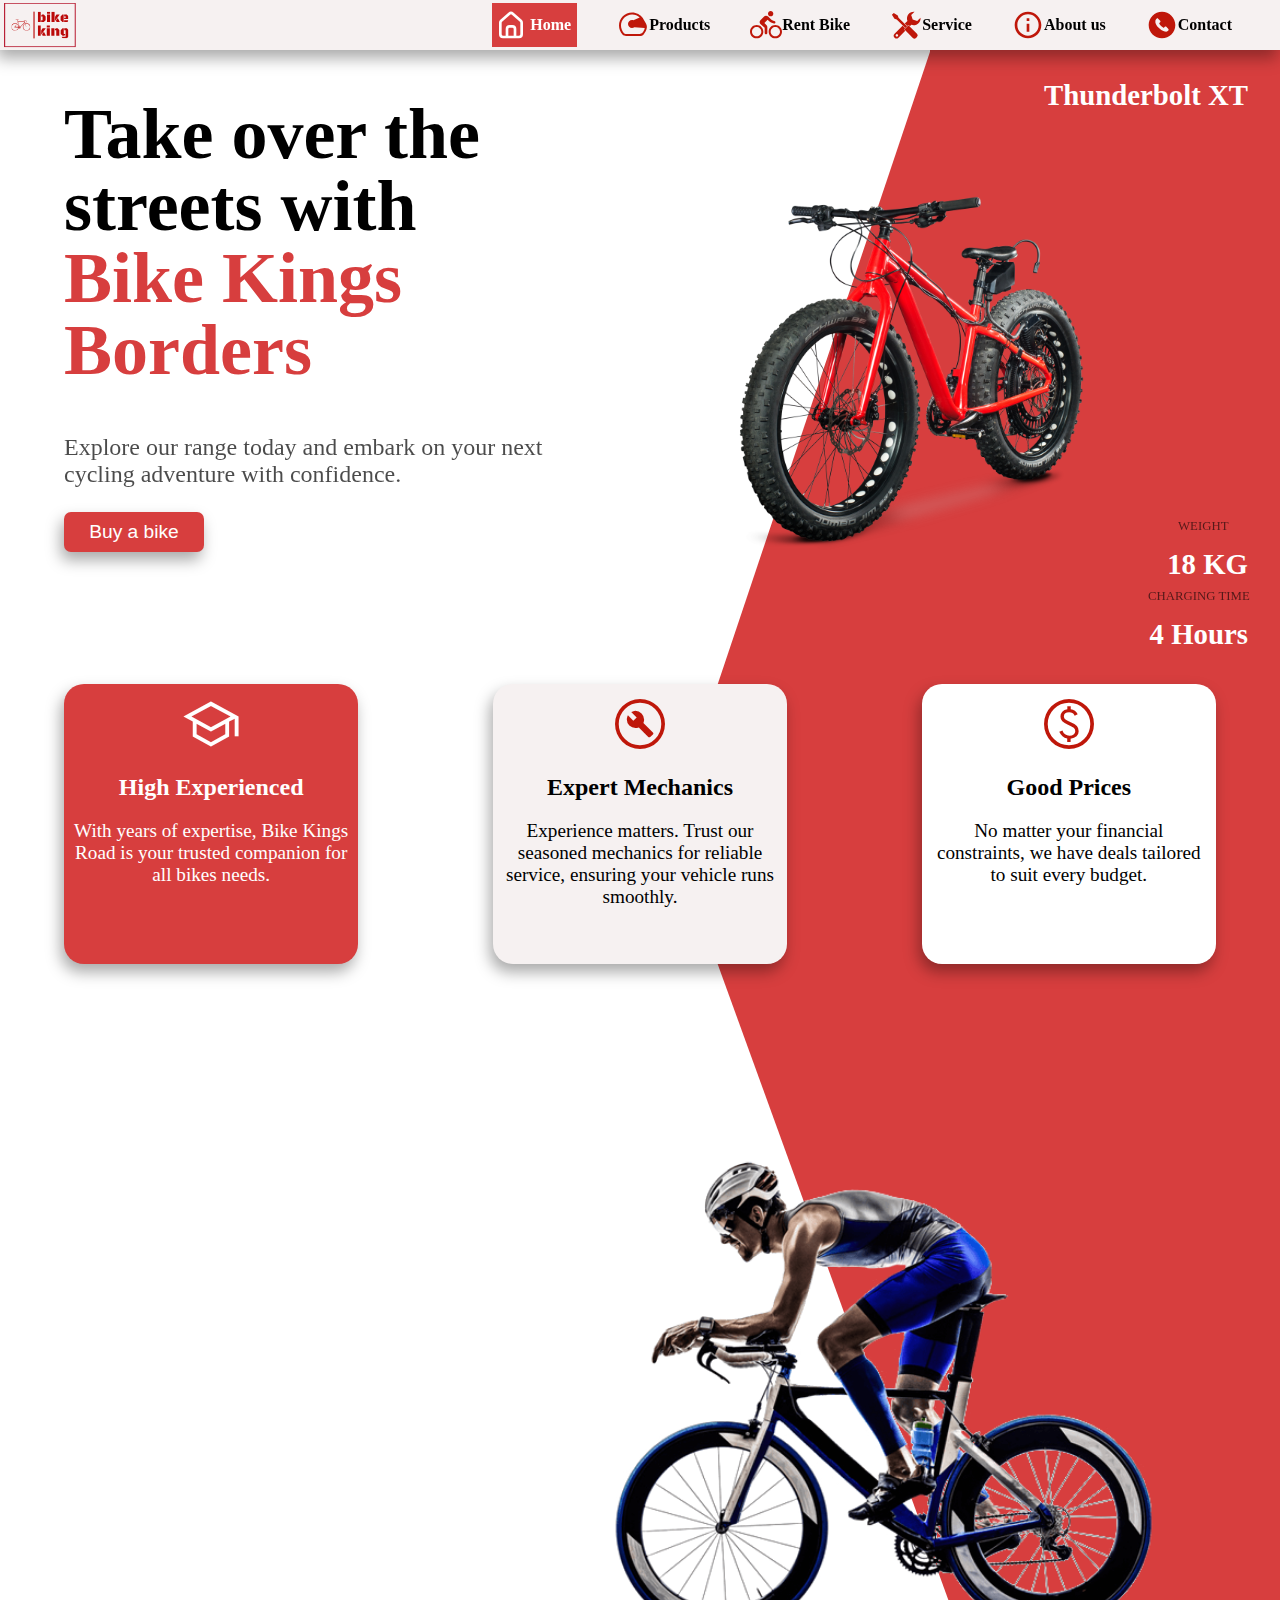
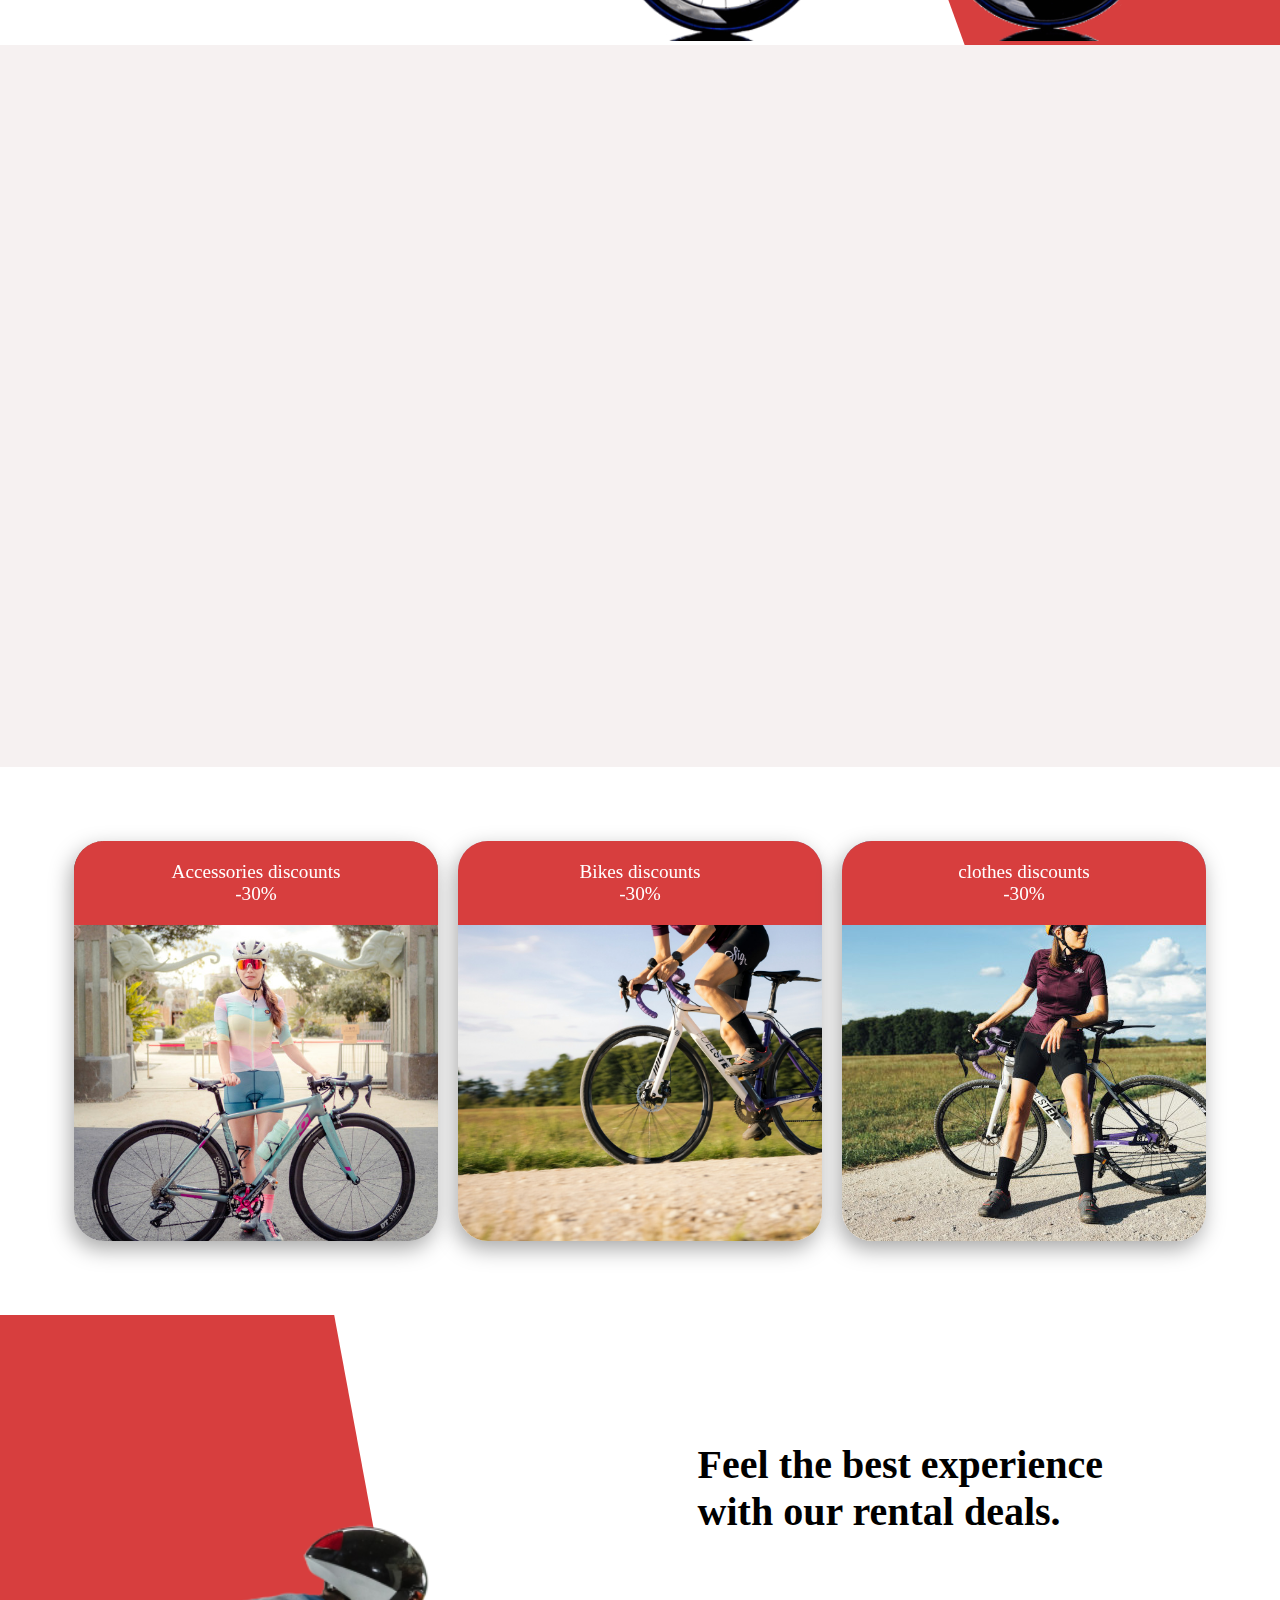
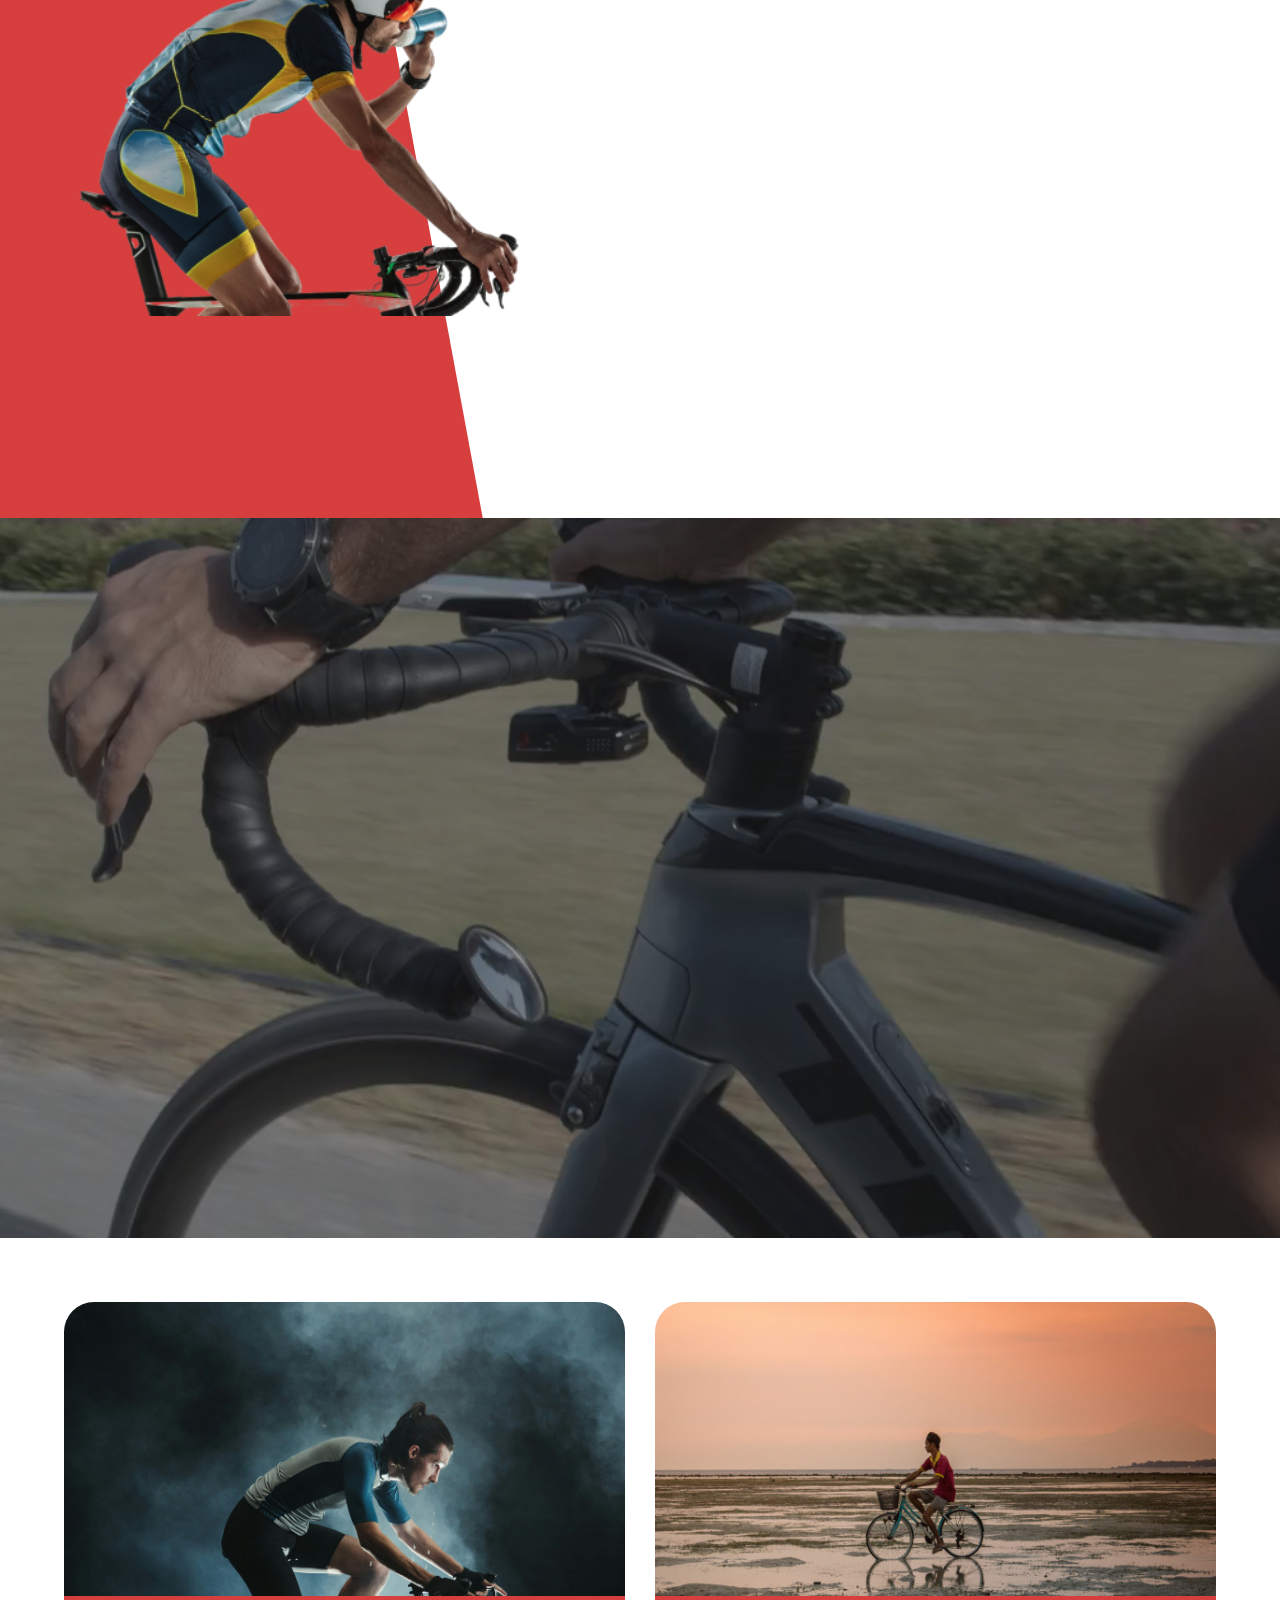
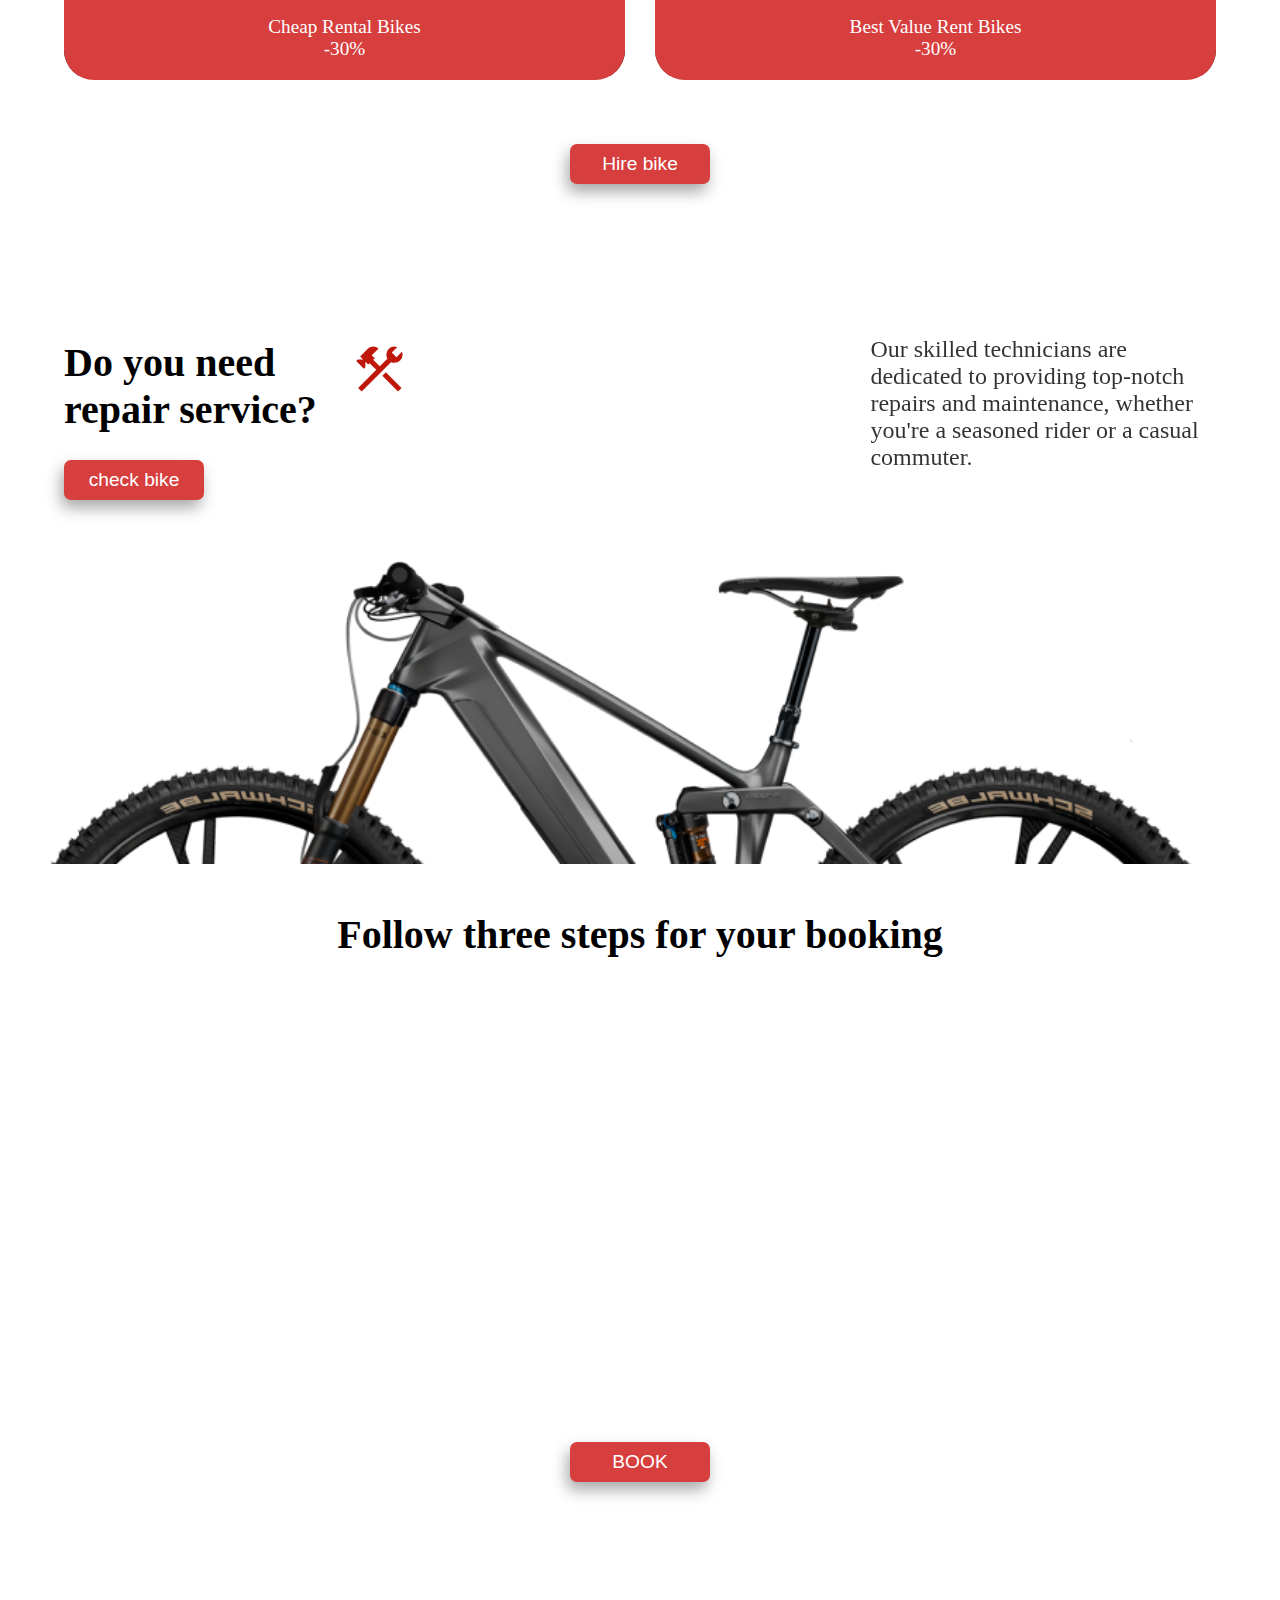
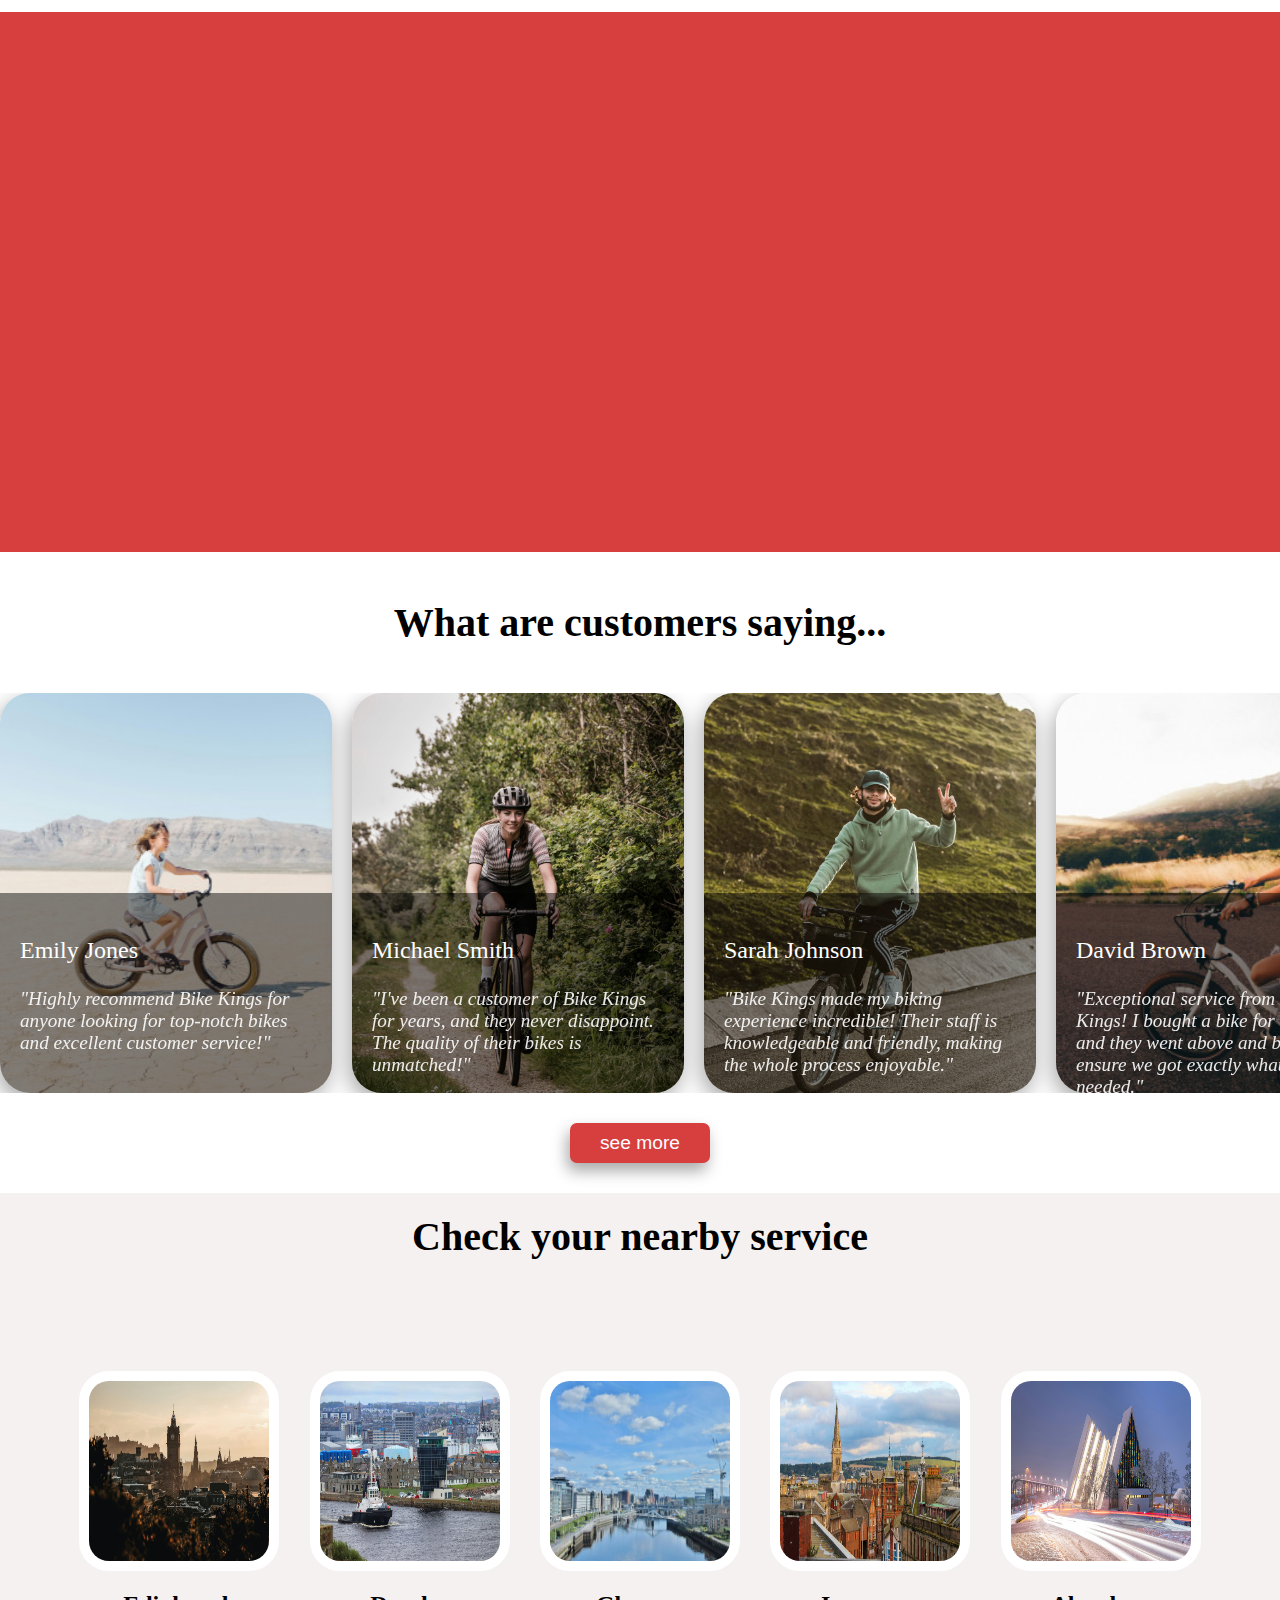
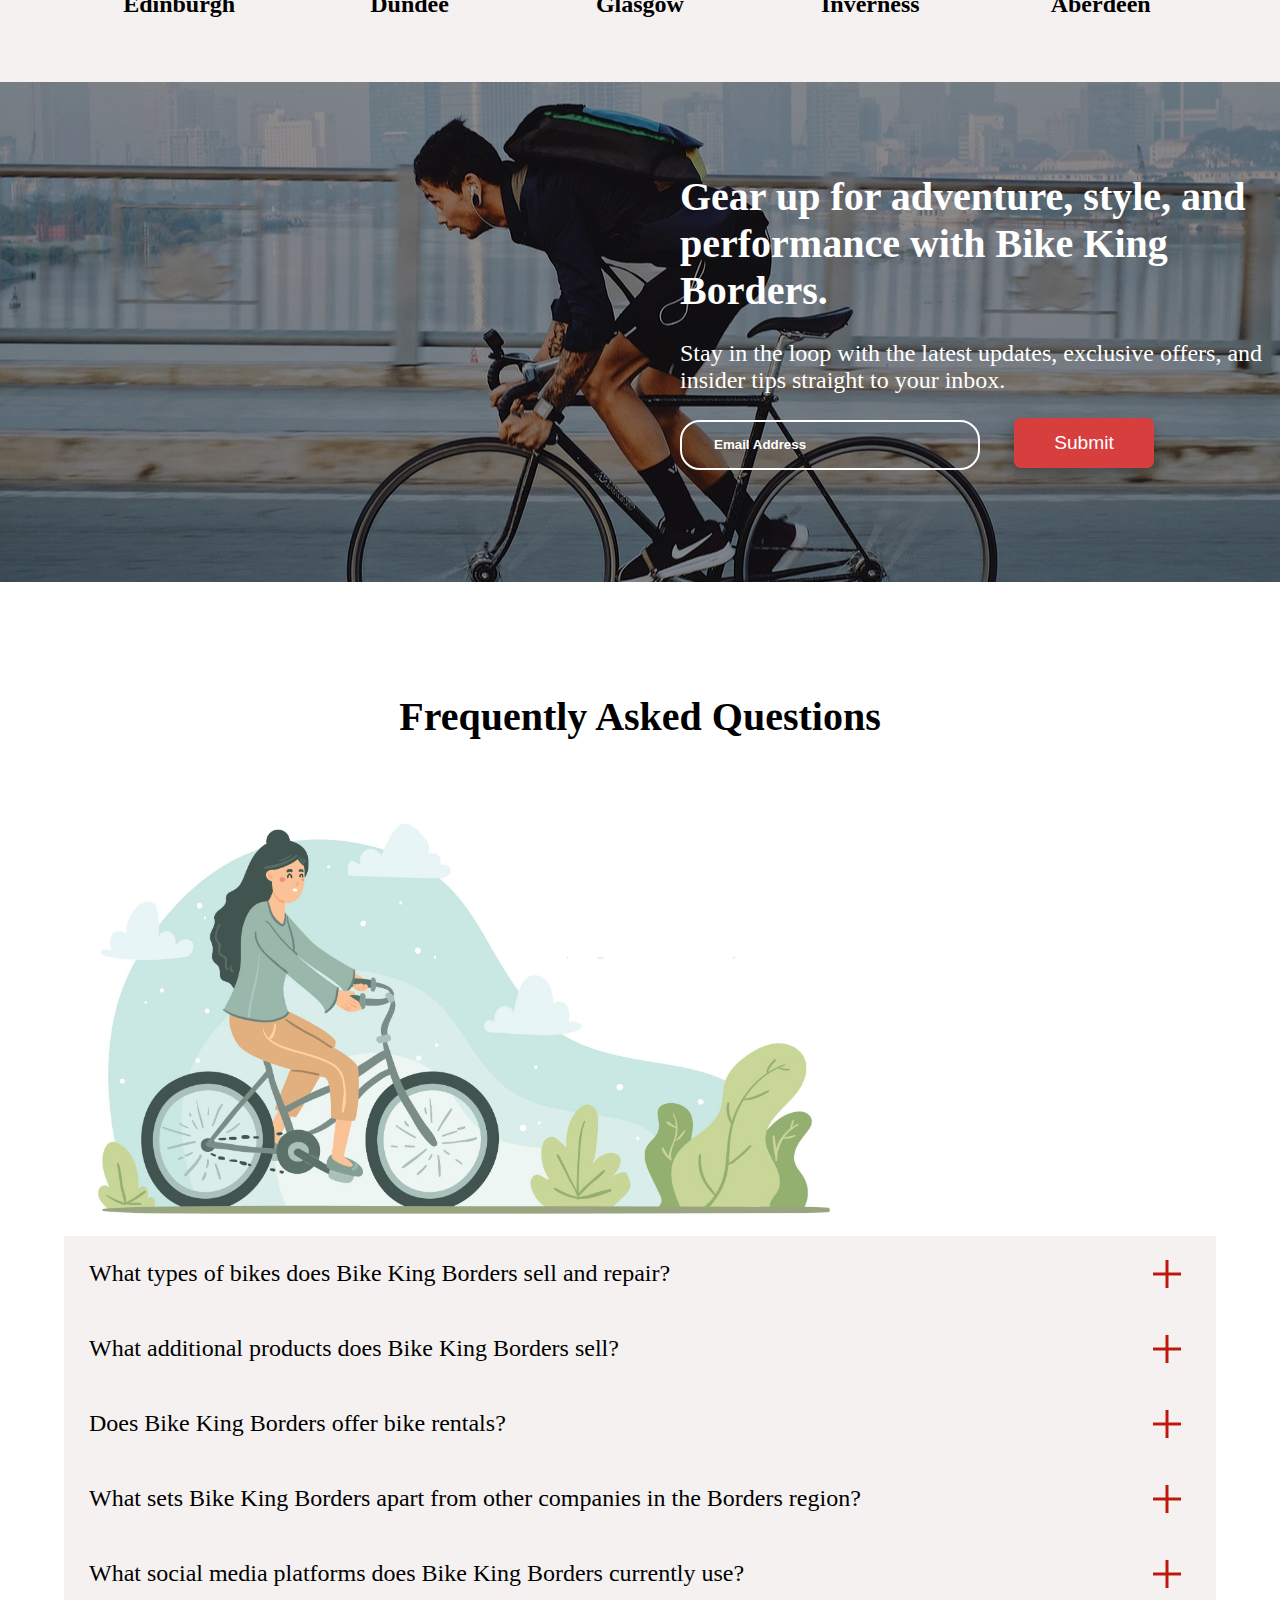
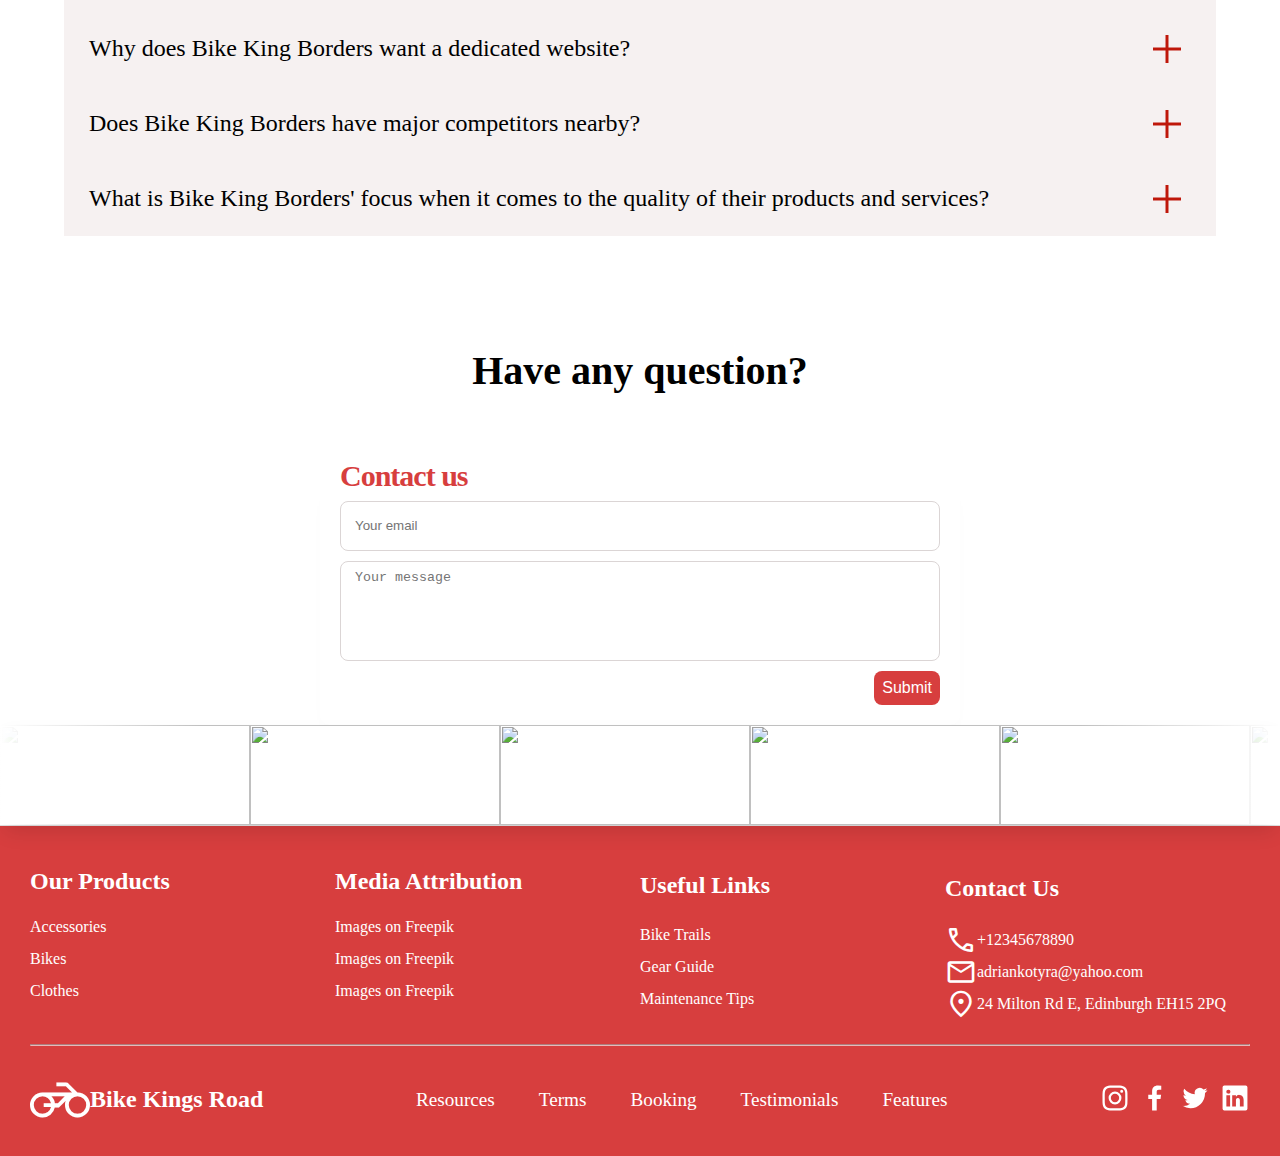
==== commit f849f4f5: "update" ====
--- a/index.html
+++ b/index.html
@@ -270,6 +270,28 @@
  
 
 </div>
+<div class="section-container">
+  <div class="about_container_about row ">
+    <div href="./accessories.html" class="feedback-col box-1 about-gear-1 gear-box accessories-trigger-modal">
+     
+      <span class="text-gear">Accessories discounts <br> -30%</span>
+      <p class="buy-col-text">Buy now</p>
+  
+    </div>
+   
+    <a  target="_blank" href="./bikes.html" class="feedback-col box-2  about-gear-2 gear-box" >
+      <span class="text-gear">Bikes discounts <br> -30%</span>
+      <p class="buy-col-text">Buy now</p>
+    </a>
+    <a target="_blank"href="./clothes.html" class="feedback-col box-3  about-gear-3 gear-box">
+      <span class="text-gear"> clothes discounts <br> -30%</span>
+      <p class="buy-col-text">Buy now</p>
+    </a>
+  
+  </div>
+
+</div>
+
 <div class="mid-section">
   <div class="shape-background-custom-mid shape">
 
@@ -320,7 +342,7 @@
         </div>
   
        
-        <button class="btn-custom hire-bike-trigger">Hire bike</button>
+ 
       </div>
     </div>
   
@@ -329,6 +351,7 @@
   
   </div>
 </div>
+
 
  
     
@@ -353,61 +376,22 @@
 
     </video>
   </div>
-  <div class="section mid_section">
-   
- 
-    <div class="mid_first_col">
-      <div class="shape-background-mid-sec-custom shape">
-
-      </div>
-      <!-- <div class="mid_section-container first-mid">
-        <a href="./accessories.html" target="_blank">  <img class="mid_img img-grid-1"  src="./imgs/helmet-trimmed.png" alt="images from freepik.com"> </a>
-      
-      
-  
-          
-       
-      </div> -->
-      <div class="slider">
-        <div class="slider-list">
-          <div class="slider-track">
-            <div class="slide slide-1"> </div>
-            <div class="slide slide-2"></div>
-            <div class="slide slide-3"></div>
-            <div class="slide slide-4"></div>
-            <div class="slide slide-5"></div>
-            <div class="slide slide-6"></div>
-            <div class="slide slide-7"></div>
-            <div class="slide slide-8"></div>
-            <div class="slide slide-9"></div>
-          </div>
-        </div>
-        <div class="slider-arrows">
-          <button type="button" class="prev">&larr;</button>
-          <button type="button" class="next">&rarr;</button>
-        </div>
-      </div>
-      <div class="mid_section-container second-mid">
-        <div class="text-mid-container text-mid-container-accessories">
-        
-          <h1 class="mid-first-text">Elevate your ride with our meticulously selection of accessories</h1>
-          <span class="anchorSliderSection"></span>
-          <p class="mid-first-text"> Whether you're cruising through the city streets or conquering challenging trails, our 
-          diverse range of bikes offers something for every rider with
-          </p>
-          <a class="accessories-trigger-modal">  <button class="btn-custom btn-accessory ">Buy accessories</button></a>
-        
-      
- 
-        </div>
-        <!-- <img class="mid_img img-grid-2" src="./imgs/538shots_so.png" alt="">
-        <img class="mid_img img-grid-3" src="./imgs/zoltan-tasi-zeutQl8ooeU-unsplash.jpg" alt=""> -->
-       
-        
-      </div>
-
-
-    </div>
+  <div class="about-community row section-container rent-cols">
+    <div class="rent-bikes-col-container col-50">
+      <span class="text-gear text-rental">Cheap Rental Bikes <br> -30%</span>
+      
+      <img src="./imgs/rental-bike-col (1).jpg" alt="">
+    </div>
+    
+    <div class="rent-bikes-col-container col-50">
+      <span class="text-gear text-rental">Best Value Rent Bikes <br> -30%</span>
+      <img src="./imgs/rental-bike-col (2).jpg" alt="">
+    </div>
+    
+    
+  </div>
+  <button class="btn-custom hire-bike-trigger">Hire bike</button>
+ 
   <div class="big-main-section">
     <div class="about-more row section section-container">
         <div class="col">  
@@ -487,7 +471,7 @@
   </div>
   
   <button class="btn-custom appointment-button">BOOK</button>
-  <span class="choose-p-trigger1"></span>
+  <div class="choose-p-trigger1"></div>
   <div class="choose-section row">
    
     <div>
@@ -542,7 +526,7 @@
   <div class="service-section">
     <h1 class="header">Check your nearby service
     </h1>
-S
+
     <div class="map-box">
       <div class="map-container">
       
--- a/css/style.css
+++ b/css/style.css
@@ -8,11 +8,13 @@
   --h1-fontsize :  2.5rem;
   --gradient : linear-gradient(45deg, #bb0909 0%, #fad0c4 99%, #fad0c4 100%);
   --h3-wide-screen : 1.8rem;
+
   --paragraph-wide-screen : 1.5rem;
   --paragraph-small-wide-screen : 1.2rem;
   --paragraph-small-wide-screen-nav : 1rem;
   --paragraph-very-small-wide-screen : 0.8rem;
 }
+
 .time-col {
   cursor: pointer;
   background-color: #ffffff;
@@ -173,7 +175,7 @@
   width: 100%;
 }
 .three-cols-service{
-  justify-content: center;
+  justify-content: space-between;
 }
 .extra-big {
   font-size: var(--h1-extra-big) !important;
@@ -278,7 +280,7 @@
   font-size: var(--paragraph-small-wide-screen);
 }
 .three-cols-service {
-  transform: translateY(-160px);
+  transform: translateY(-130px);
  
 }
 .black {
@@ -304,7 +306,7 @@
   border-radius: 20px;
   padding: 10px;
   box-shadow: var(--shadow-box);
-  margin: 20px;
+
   color: white;
   width: 23vw;
   height: 280px;
@@ -374,6 +376,19 @@
   background-color: var(--red-main);
   position: absolute;
   border-radius: 20px
+}
+.buy-col-text {
+  transition: 0.3s;
+  padding: 20px;
+  text-align: center;
+  background-color: var(--red-main);
+  position: absolute;
+  color: white;
+  width: 30%;
+  left: 50%;
+  top: 50%;
+  transform: translate(-50%, -40%);
+  opacity: 0%;
 }
 .saddle-container {
  
@@ -1126,7 +1141,7 @@
   width: 100px;
   position: absolute;
   right: 5%;
-  bottom: 0%;
+  bottom: 10%;
 }
 .logo-top-big {
   
@@ -1140,7 +1155,7 @@
   width: 100px;
   position: absolute;
   right: 5%;
-  bottom: 10%;
+  bottom: 20%;
 }
 .top-bike-img {
   object-fit: contain;
@@ -1499,7 +1514,7 @@
 .text-section-top{
   padding-top: 0%;
 }
-.about_container_about * {
+.about_container_about > * {
   margin:  10px;
 }
 .text-mid-container {  padding-top: 12%;}
@@ -1582,6 +1597,25 @@
   text-align: center;
   margin: auto;
 }
+.rent-cols {
+  gap: 30px;
+}
+.text-rental {
+  top: unset !important;
+  bottom: 0 !important;
+}
+.rent-bikes-col-container {
+  overflow:hidden;
+  position: relative;
+  border-radius: 30px;
+}
+.rent-bikes-col-container img {
+  border-radius: 0px !important;
+  width: 100% !important;
+  
+  
+  object-fit: contain;
+}
 .hire-bike-imgs-container {
   padding: 30px;
   gap: 30px;
@@ -1591,6 +1625,31 @@
 }
 .hire-bike-modal h3 {
   margin: 30px 0 100px 0;
+}
+
+.gear-box:hover .buy-col-text {
+  opacity: 100%;
+  transition: 0.3s;
+  
+}
+ 
+
+.gear-box {
+  filter: brightness(1);
+  transition: 0.3s;
+  cursor: pointer;
+ 
+  position: relative;
+}
+.text-gear {
+  padding: 20px;
+  text-align: center;
+  width: 100%;
+  position: absolute;
+  top: 0;
+  right: 0;
+  background-color: var(--red-main);
+  color: white;
 }
 .modal-hire {
   overflow-y: scroll;
@@ -1682,6 +1741,10 @@
   position: relative;
   height:300px;
 }
+.choose-p-trigger1 {
+  width: 100px;
+  height: 100px;
+}
 .main-image-big-section {
   
   width: 100%;
@@ -1723,6 +1786,16 @@
   display: flex;
   flex-direction: row;
 }
+.about-gear-1 {
+  background-image: url("../imgs/cyclist_gear (1).jpg") !important;
+}
+.about-gear-2{
+  background-image: url("../imgs/cyclist_gear (2).jpg") !important;
+}
+.about-gear-3 {
+  background-image: url("../imgs/cyclist_gear (3).jpg") !important;
+}
+
 .about-box-1 {
   background-image: url("../imgs/about (1).jpg") !important;
 }
@@ -1843,7 +1916,9 @@
   opacity: 0%;
 }
 .hire-bike-trigger {
-   margin:5vh 0 0 60px
+  display: table;
+  text-align: center;
+   margin:auto;
 }
 .mid-second-container {
   width: 50%;
@@ -2345,8 +2420,7 @@
 font-size: var(--h1-fontsize);
 }
 .btn-accessory {
-  width: auto;
-  height: 50px !important;
+  
 }
 .newsletter-modal-container img {
   flex: 0 0 auto;
@@ -2693,6 +2767,11 @@
 
 
 @media screen and (max-width: 1050px) {
+  .rent-bikes-col-container {
+    width: 100% !important;
+    display: table;
+    margin: auto;
+  }
   .about-sec-main {
     flex-direction: column-reverse !important;
   }
@@ -3269,9 +3348,13 @@
     --h1-fontsize :  1.5rem;
     --h1-extra-big: 2.5rem;
     --h3-wide-screen : 1.2rem;
-    --paragraph-wide-screen : 1rem;
+    --paragraph-wide-screen : 16px;
     --paragraph-small-wide-screen : 0.9rem;
     --paragraph-very-small-wide-screen : 0.6rem;
+  }
+  p{
+    font-size: 16px;
+    line-height: 24px;
   }
   .img-grid-1 {
  
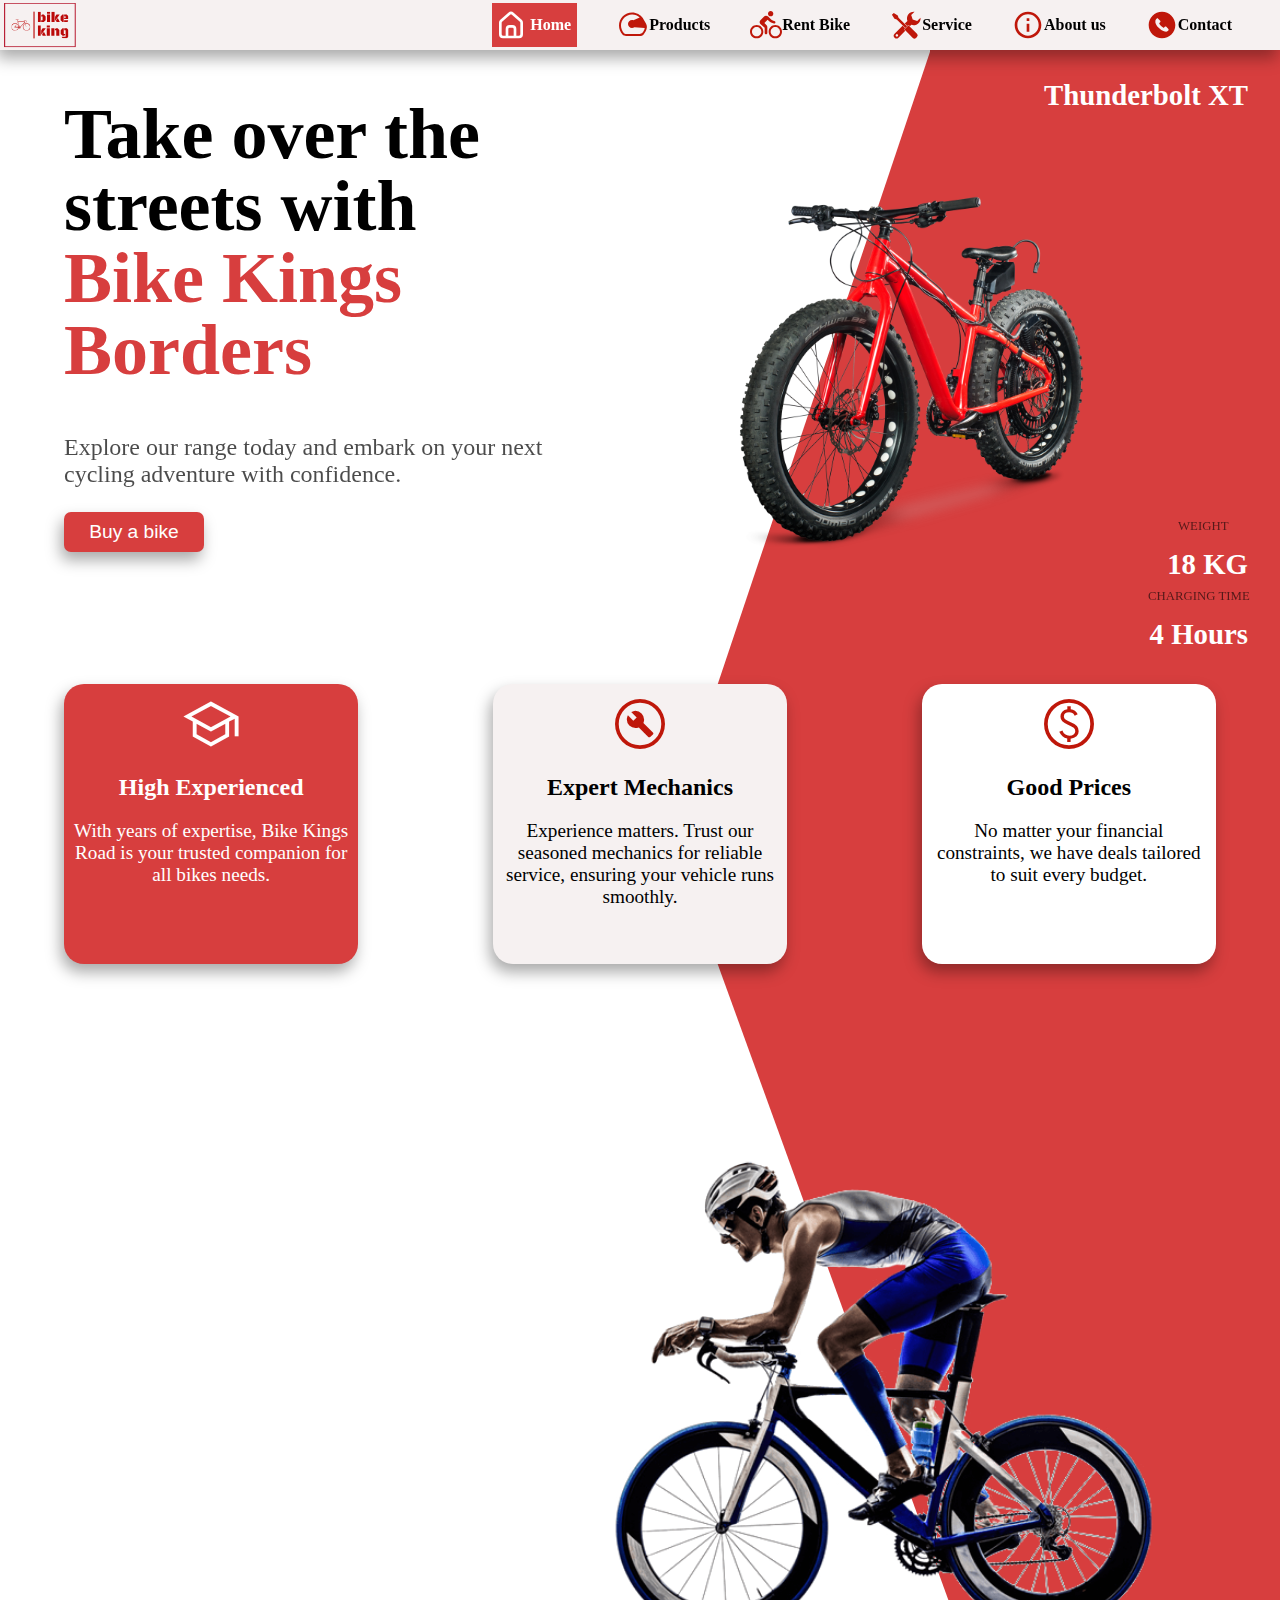
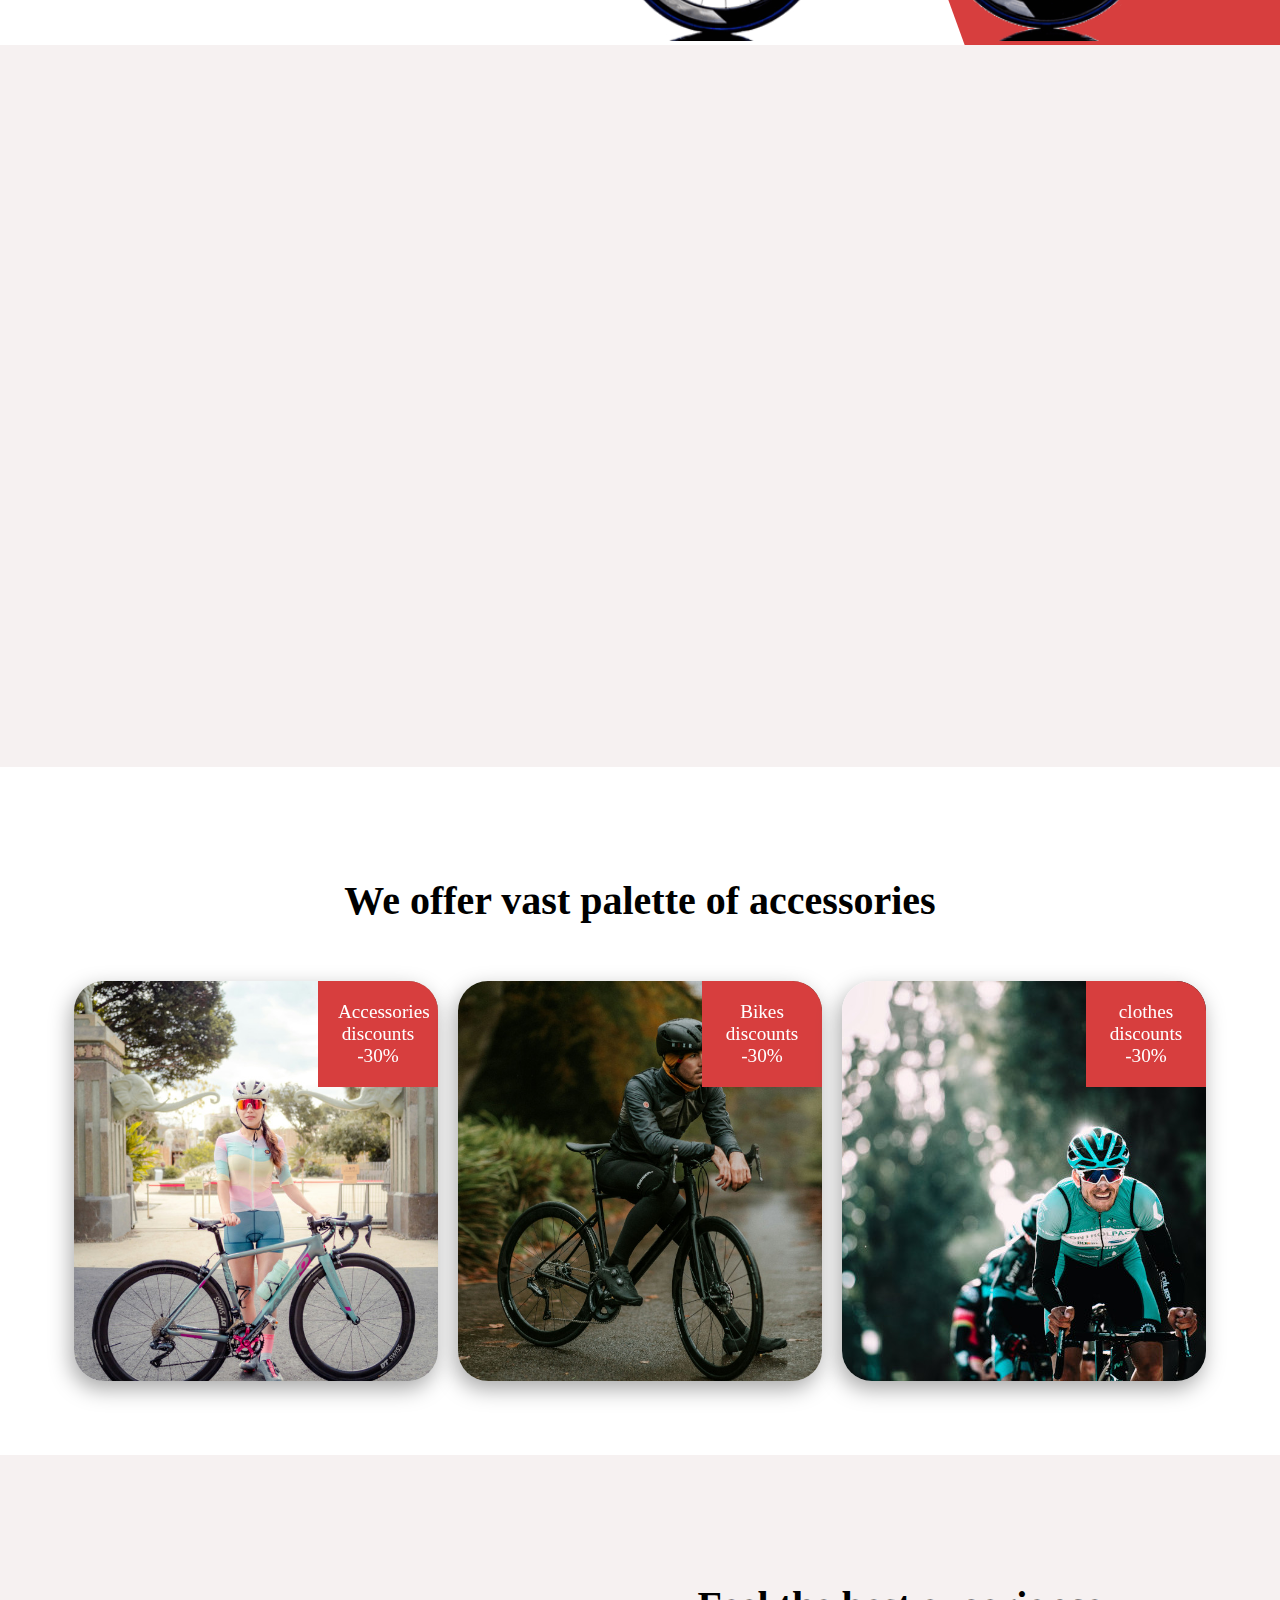
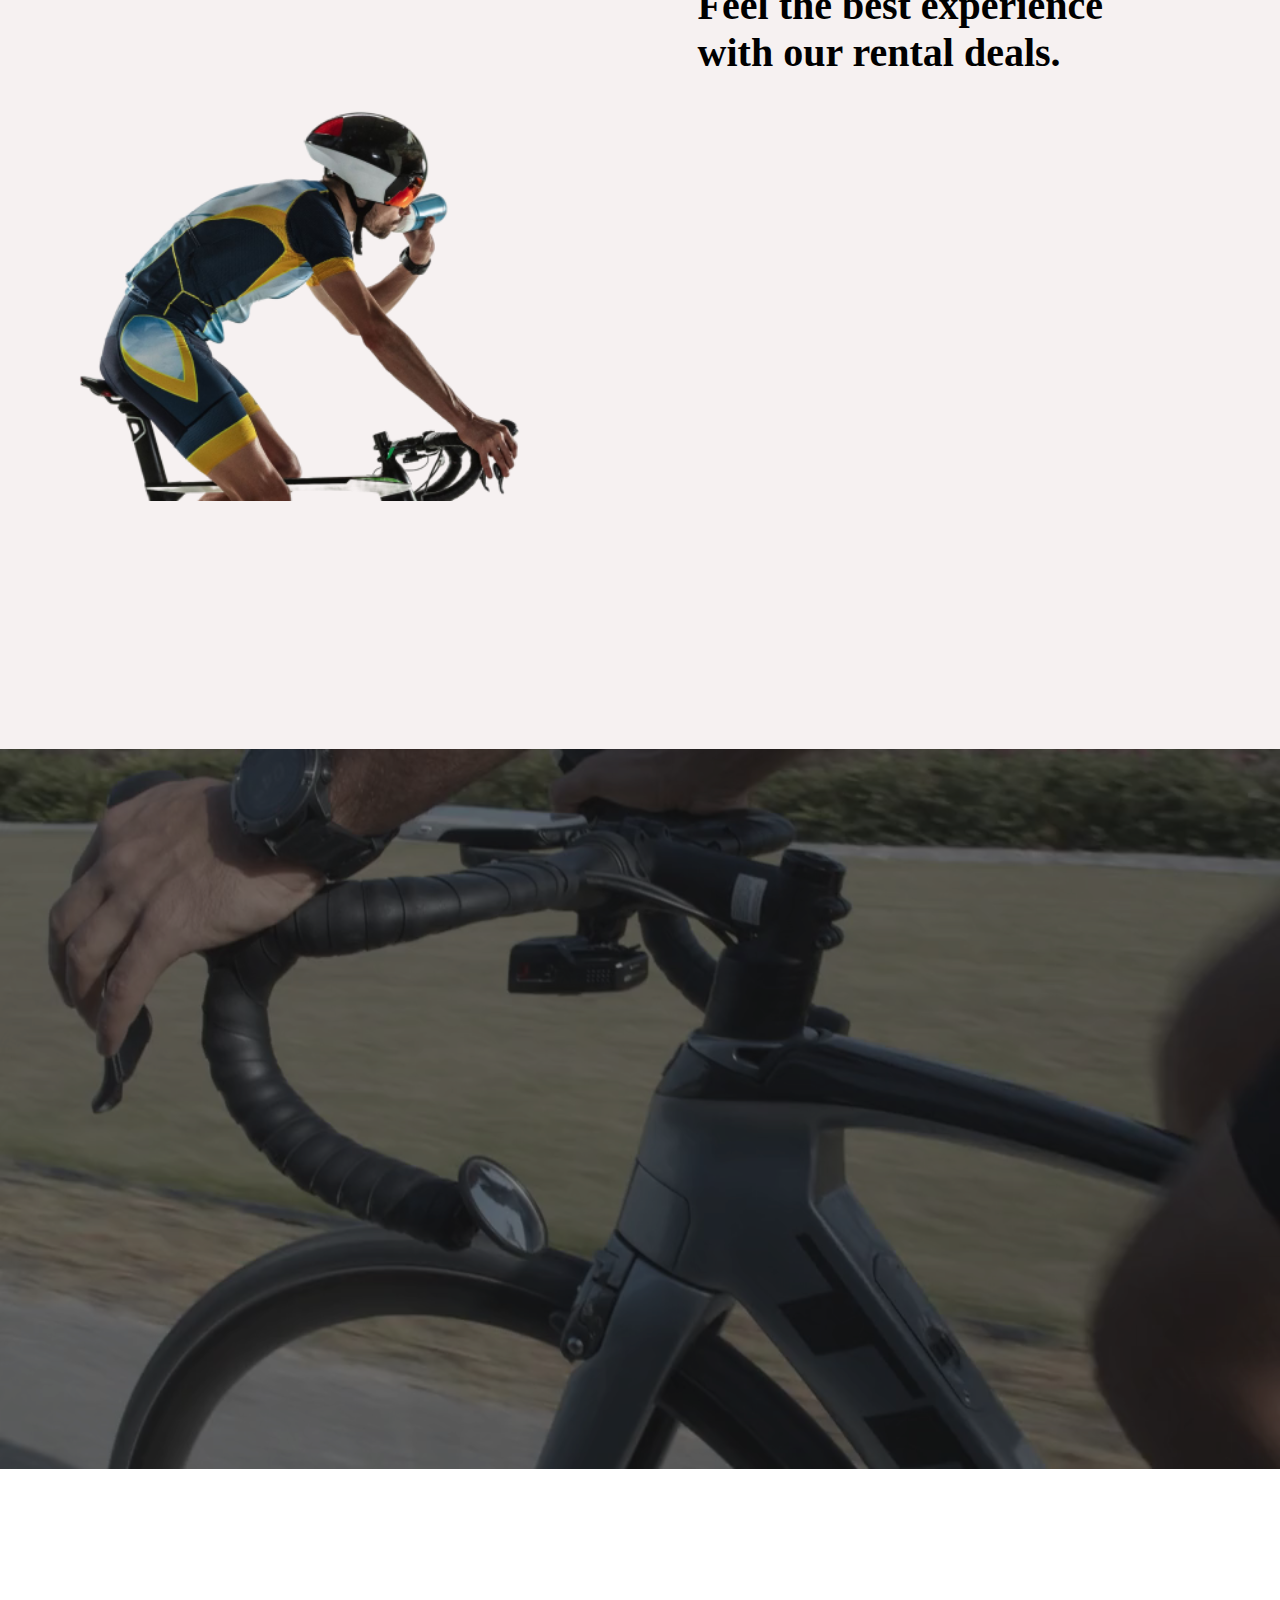
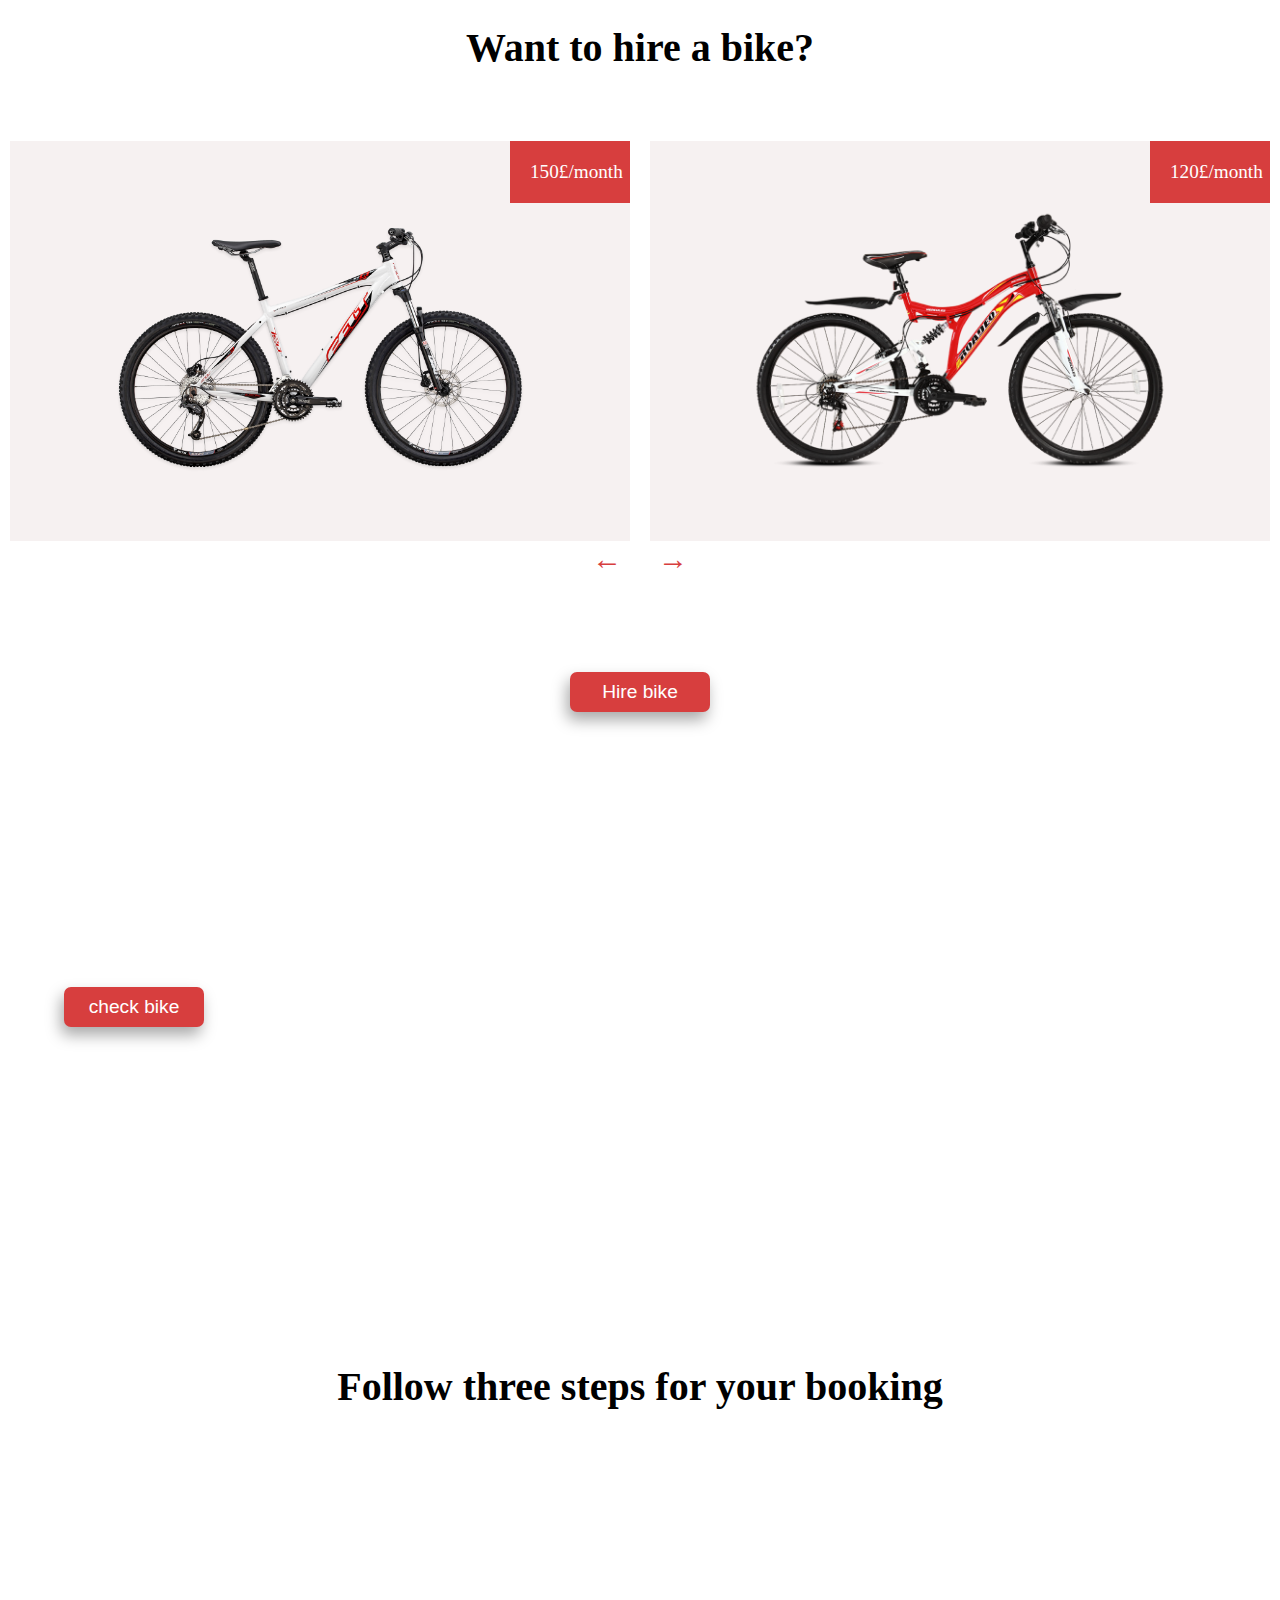
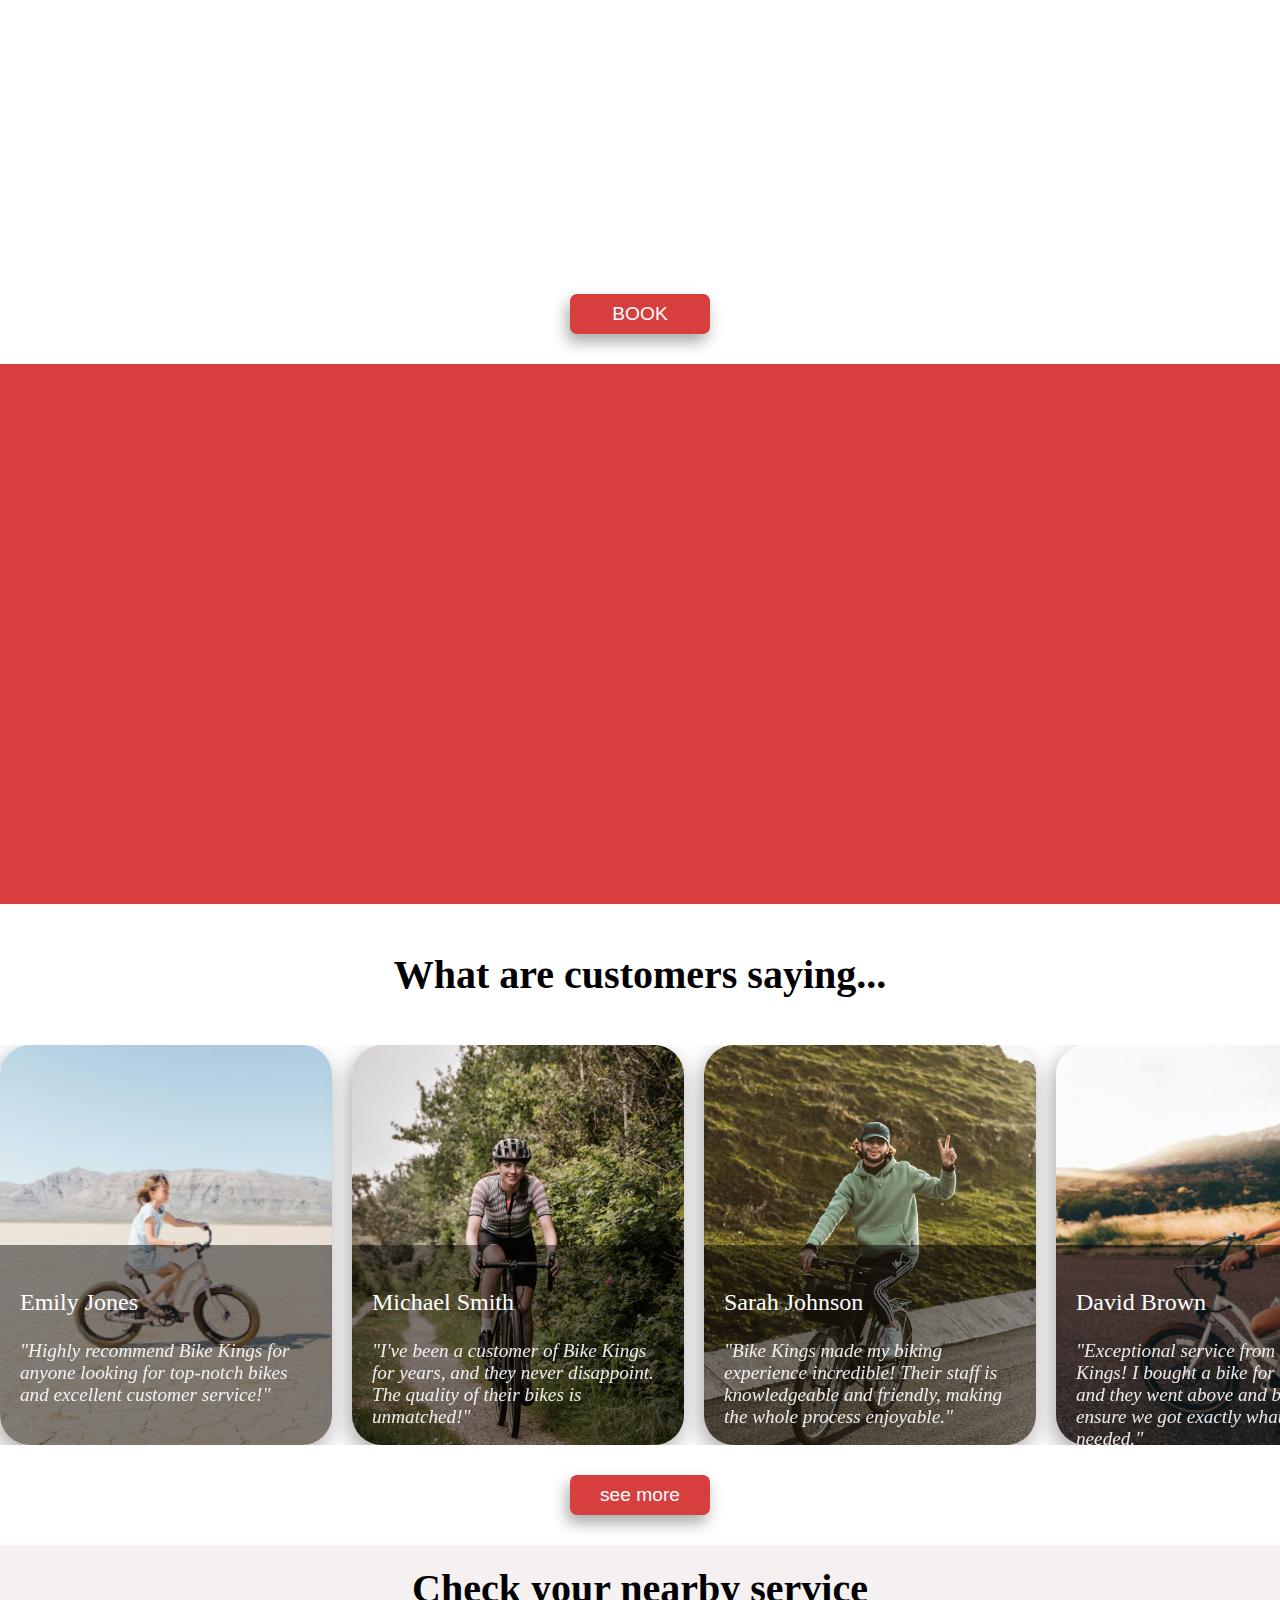
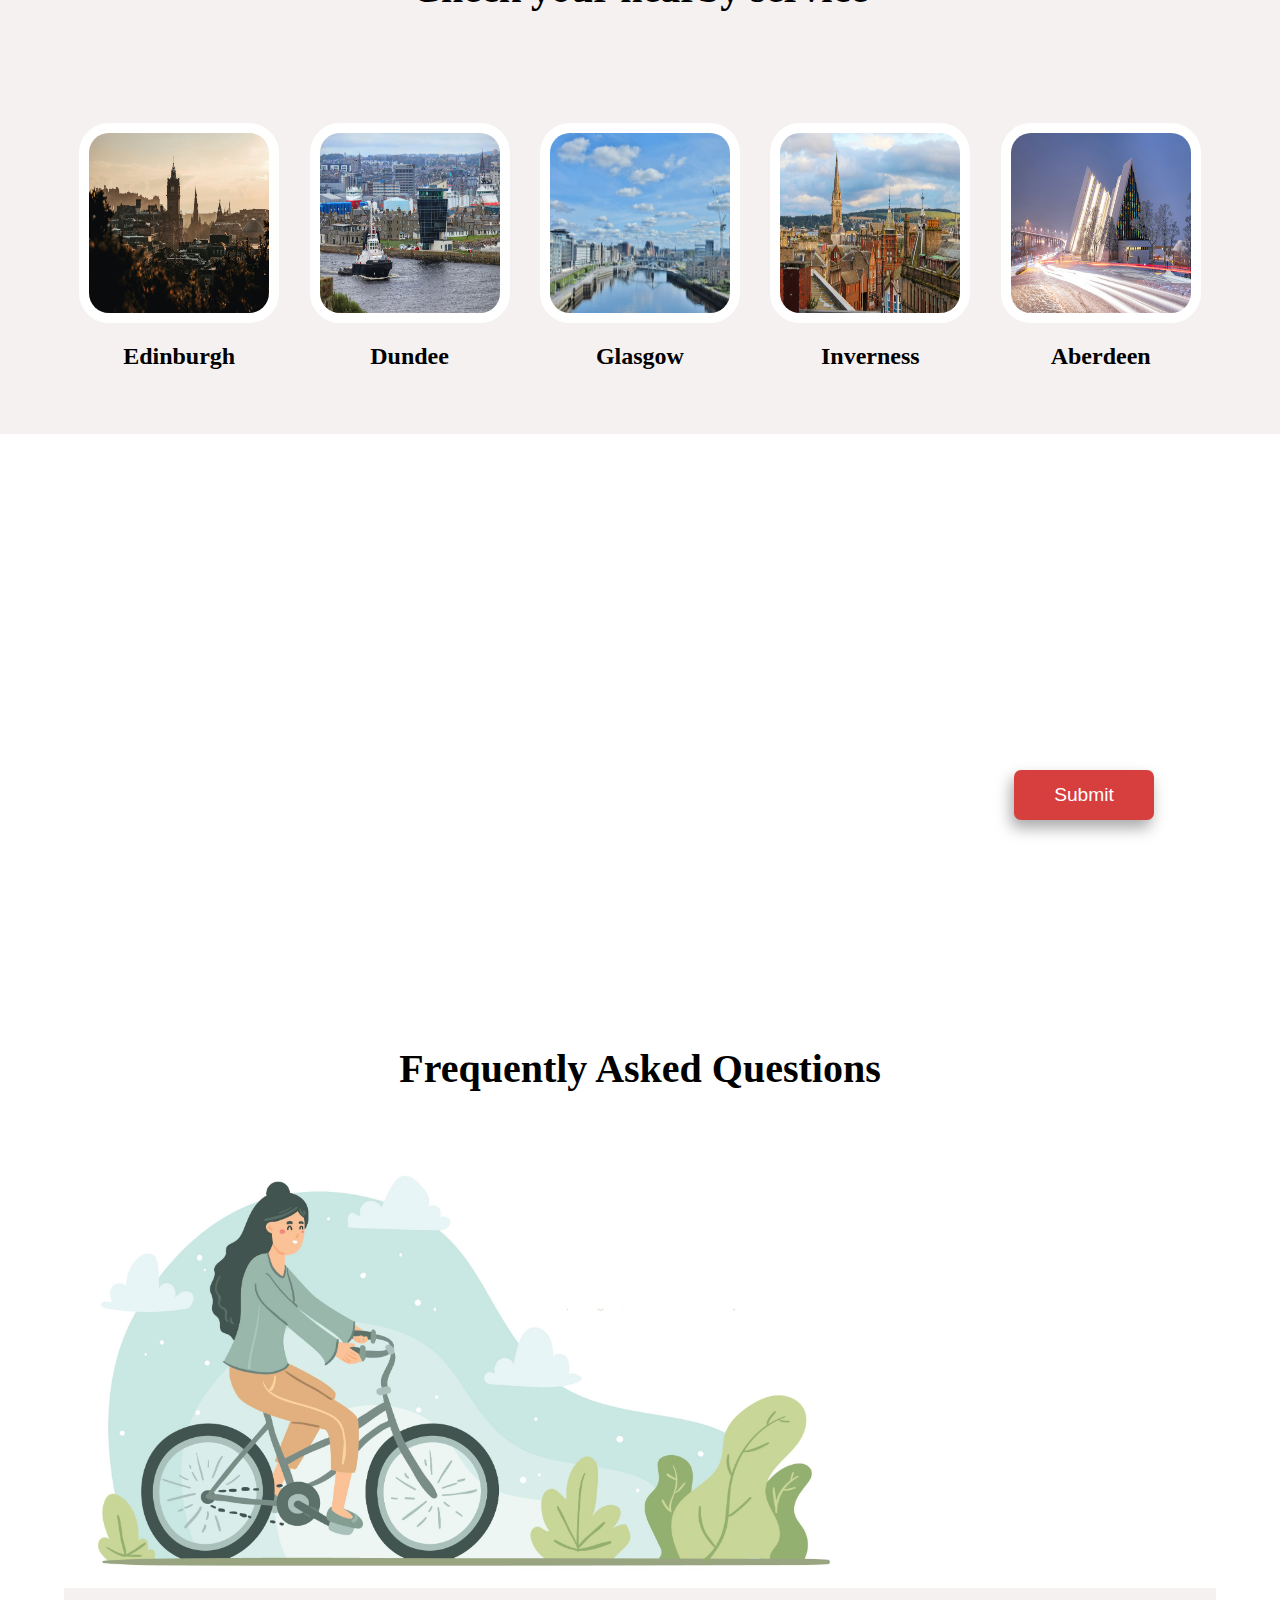
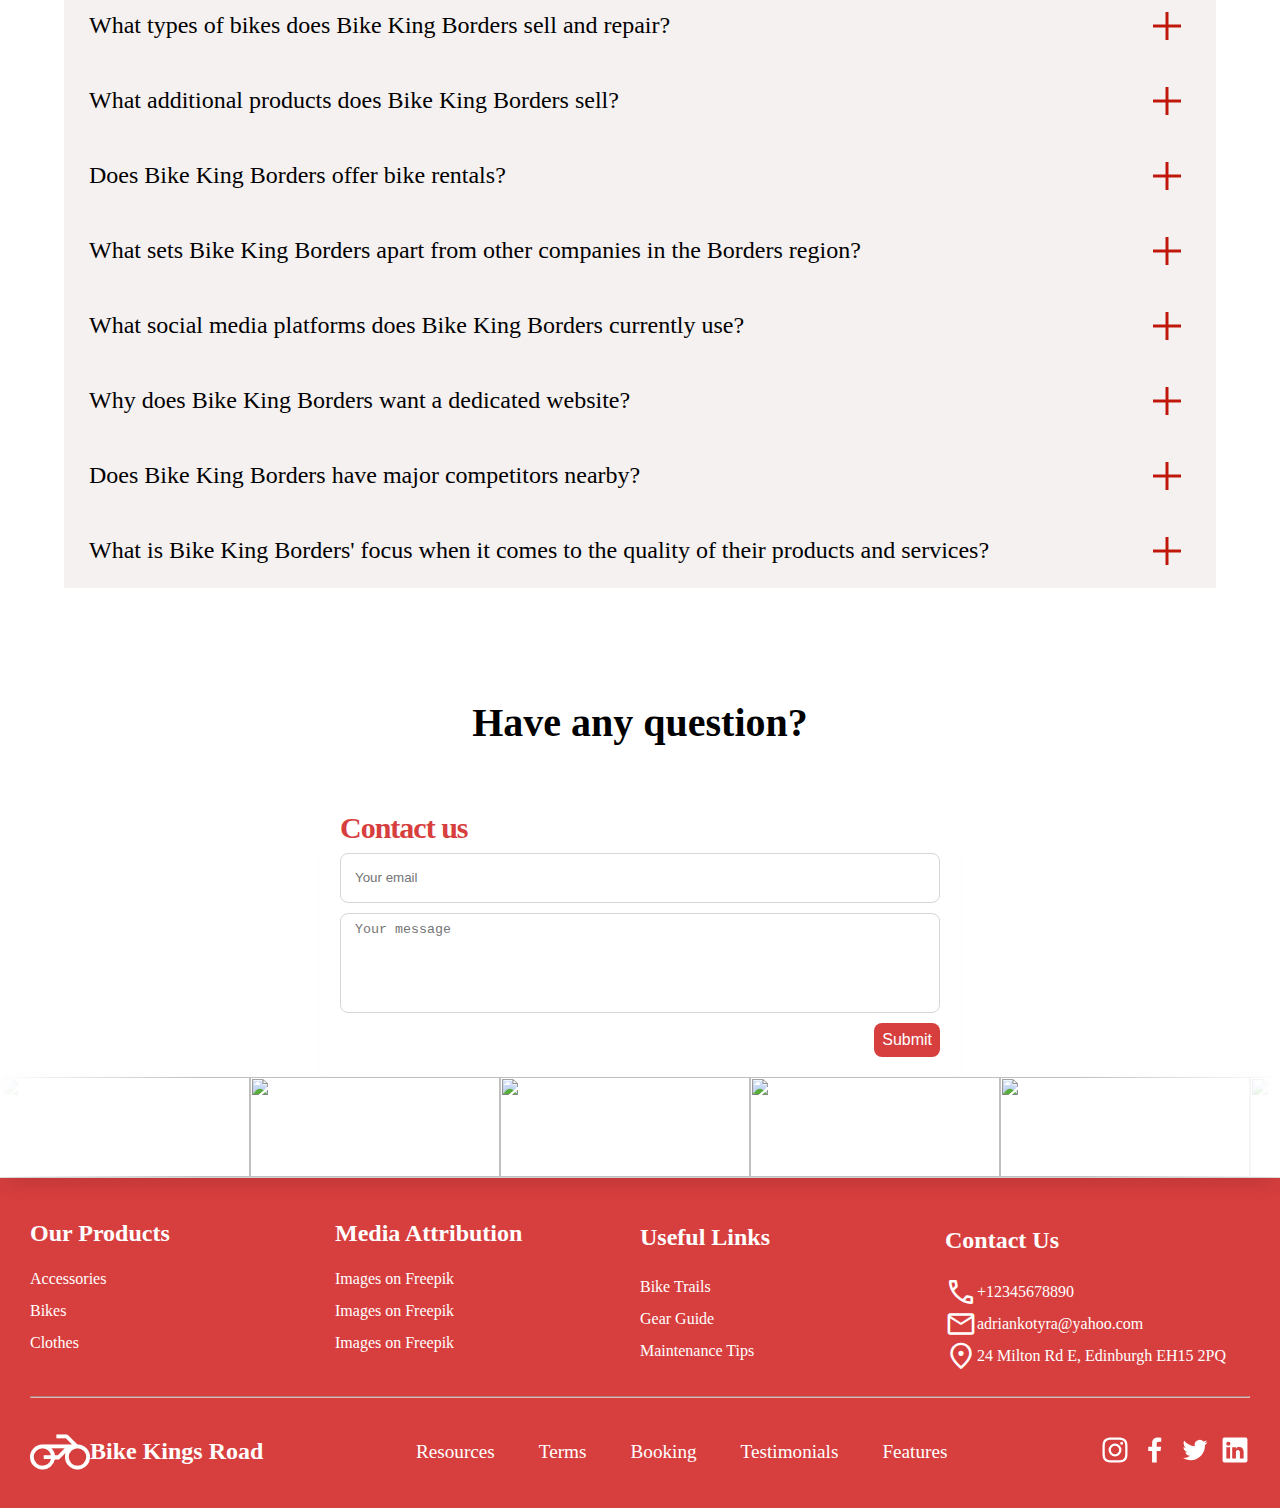
==== commit b15d1847: "update" ====
--- a/index.html
+++ b/index.html
@@ -13,12 +13,8 @@
 
 <body>
   <div class="modal-container">
-  
-   
-   
-   
-
-
+    
+ 
   </div>
   <nav>
     <div class="hamburger">
@@ -271,6 +267,7 @@
 
 </div>
 <div class="section-container">
+  <h1 class="header">We offer vast palette of accessories</h1>
   <div class="about_container_about row ">
     <div href="./accessories.html" class="feedback-col box-1 about-gear-1 gear-box accessories-trigger-modal">
      
@@ -293,9 +290,7 @@
 </div>
 
 <div class="mid-section">
-  <div class="shape-background-custom-mid shape">
-
-  </div>
+  
   <div class="mid_second_col">
     <div class="mid-second-container">
       <a href="https://www.freepik.com/" target="_blank"> <img src="./imgs/biker-about.png" alt="images from freepik.com"> </a>
@@ -358,123 +353,179 @@
    
 
 
-  <div class="video-section">
-    <div class="video-text col">
-      <h1 >Explore Bike Kings Road offers</h1>
-      <div class="row video-p">
-        <a target="_blank" href="bikes.html">  <h3>Bikes</h3></a>
-        <a target="_blank"href="accessories.html"> <h3>Accessories</h3></a>
-        <a target="_blank" href="clothes.html">     <h3>Clothes</h3></a>
-        
-      </div>
-      <div class="anchor_video"></div>
-    </div>
-
-
-    <video class="video"width="100%" autoplay loop muted class="video" >
-      <source src="./video/bike-video.mp4" type="video/mp4">
-
-    </video>
-  </div>
-  <div class="about-community row section-container rent-cols">
-    <div class="rent-bikes-col-container col-50">
-      <span class="text-gear text-rental">Cheap Rental Bikes <br> -30%</span>
-      
-      <img src="./imgs/rental-bike-col (1).jpg" alt="">
-    </div>
-    
-    <div class="rent-bikes-col-container col-50">
-      <span class="text-gear text-rental">Best Value Rent Bikes <br> -30%</span>
-      <img src="./imgs/rental-bike-col (2).jpg" alt="">
-    </div>
-    
-    
-  </div>
-  <button class="btn-custom hire-bike-trigger">Hire bike</button>
- 
-  <div class="big-main-section">
-    <div class="about-more row section section-container">
-        <div class="col">  
-          <h1>Do you need repair service? <span class="material-symbols-outlined">
-            construction
+<div class="video-section">
+  <div class="video-text col">
+    <h1 >Guide To Buying Your First Road Bikes</h1>
+  
+  
+    <div class="anchor_video"></div>
+    <p class="watch-video-button">watch video</p>
+  </div>
+
+
+  <video class="video" autoplay loop muted class="video" >
+    <source src="./video/bike-video.mp4" type="video/mp4">
+
+  </video>
+</div>
+<h1 class="header hire-header">Want to hire a bike?</h1>
+<div class="slider slider-hire">
+  <div class="slider-list modal-slide">
+    <div class="slider-track">
+      <div class="slide modal-slide">
+        <div class="rent-bikes-col-container" style="background-image: url('./imgs/bikes-transparent/bike-top (16).png')">
+          <span class="text-gear text-rental">150£/month</span>
+        </div>
+      
+        <div class="rent-bikes-col-container" style="background-image: url('./imgs/bikes-transparent/bike-top (5).png')">
+          <span class="text-gear text-rental">120£/month</span>
+          
+        </div>
+     
+      
+      </div>
+      <div class="slide modal-slide">
+        <div class="rent-bikes-col-container" style="background-image: url('./imgs/bikes-transparent/bike-top (15).png')">
+          <span class="text-gear text-rental">180£/month</span>
+          
+        </div>
+        <div class="rent-bikes-col-container" style="background-image: url('./imgs/bikes-transparent/bike-top (13).png')">
+          <span class="text-gear text-rental">110£/month</span>
+          
+        </div>
+      
+      </div>
+      <div class="slide modal-slide">
+        <div class="rent-bikes-col-container" style="background-image: url('./imgs/bikes-transparent/bike-top (20).png')">
+          <span class="text-gear text-rental">190£/month</span>
+        </div>
+      
+        <div class="rent-bikes-col-container" style="background-image: url('./imgs/bikes-transparent/bike-top (21).png')">
+          <span class="text-gear text-rental">120£/month</span>
+          
+        </div>
+       
+      
+      </div>
+      <div class="slide modal-slide">
+        <div class="rent-bikes-col-container" style="background-image: url('./imgs/bikes-transparent/bike-top (13).png')">
+          <span class="text-gear text-rental">190£/month</span>
+        </div>
+      
+        <div class="rent-bikes-col-container" style="background-image: url('./imgs/bikes-transparent/bike-top (19).png')">
+          <span class="text-gear text-rental">120£/month</span>
+          
+        </div>
+       
+      
+      </div>
+
+    </div>
+    
+  </div>
+  <div class="slider-arrows">
+    <button type="button" class="prev">&larr;</button>
+    <button type="button" class="next">&rarr;</button>
+  </div>
+</div>
+<!-- <div class="about-community row section-container rent-cols">
+  <div class="rent-bikes-col-container col-50">
+    <span class="text-gear text-rental">Rental Bikes <br> -30%</span>
+    
+    <img src="./imgs/rental-bike-col (1).jpg" alt="">
+  </div>
+  
+  <div class="rent-bikes-col-container col-50">
+    <span class="text-gear text-rental">Rent Bikes <br> -30%</span>
+    <img src="./imgs/rental-bike-col (2).jpg" alt="">
+  </div>
+  
+  
+</div> -->
+<button class="btn-custom hire-bike-trigger">Hire bike</button>
+ 
+<div class="big-main-section">
+  <div class="about-more row section section-container background-container">
+      <div class="col">  
+        <h1>Do you need repair service? 
+        </h1>
+        <a class="btn-custom-link"href="service.html" target="_blank">   <button class="btn-custom">check bike</button></a>
+      
+      </div>
+  
+      <div class="col about-p main-about-p">
+        <p>Our skilled technicians are dedicated to providing top-notch repairs and maintenance, whether you're a seasoned rider or a casual commuter. 
+        </p>
+      
+
+
+      </div>
+  </div>
+
+
+  
+
+</div>
+<div class="repair-cols">
+  <div class="cols-container">
+    <h1 class="header">Follow three steps for your booking</h1>
+    <div class="box-imgs">
+      <div class="col-service" id="loc-service-col">
+        <div class="span-bg">
+          <span class="material-symbols-outlined">
+            location_on
           </span>
-         </h1>
-         <a class="btn-custom-link"href="service.html" target="_blank">   <button class="btn-custom">check bike</button></a>
-        
-        </div>
-    
-        <div class="col about-p main-about-p">
-          <p>Our skilled technicians are dedicated to providing top-notch repairs and maintenance, whether you're a seasoned rider or a casual commuter. 
+        </div>
+        <div class="text">
+          <h3>Choose a location</h3>
+          <p>Selecting a suitable location is a critical decision with far-reaching implications for various aspects of your endeavor.</p>
+        </div>
+        
+      </div>
+    
+      <div class="col-service" id="redeem-serivce-col">
+        <div class="span-bg">
+          <span class="material-symbols-outlined">
+            redeem
+          </span>
+        </div>
+        
+        <div class="text">
+          <h3>Pick up date</h3>
+          <p>
+            The pick-up date marks the beginning of your journey, setting the timeline for your plans to unfold.
           </p>
-        
-  
-  
-        </div>
-    </div>
-    <div class="big-bottom-sec">
-      <img class="main-image-big-section"src="./imgs/Cycle-top.png" alt="">
-    </div>
-   
-
-  </div>
-  <div class="repair-cols">
-    <div class="cols-container">
-      <h1 class="header">Follow three steps for your booking</h1>
-      <div class="box-imgs">
-        <div class="col-service" id="loc-service-col">
-          <div class="span-bg">
-            <span class="material-symbols-outlined">
-              location_on
-            </span>
-          </div>
-          <div class="text">
-            <h3>Choose a location</h3>
-            <p>Selecting a suitable location is a critical decision with far-reaching implications for various aspects of your endeavor.</p>
-          </div>
-          
-        </div>
-     
-        <div class="col-service" id="redeem-serivce-col">
-          <div class="span-bg">
-            <span class="material-symbols-outlined">
-              redeem
-            </span>
-          </div>
-         
-          <div class="text">
-            <h3>Pick up date</h3>
-            <p>
-              The pick-up date marks the beginning of your journey, setting the timeline for your plans to unfold.
-            </p>
-          </div>
-        </div>
-       
-        <div class="col-service" id="calendar-serivce-col">
-          <div class="span-bg">
-            <span class="material-symbols-outlined">
-              calendar_month
-            </span>
-          </div>
-          <div class="text">
-            <h3>Book your service</h3>
-            <p>
-              Booking your service initiates the seamless process of securing assistance tailored to your needs and preferences.
-            </p>
-          </div>
-        </div>
-      </div>
-      <span class="anchor-service-cols"></span>
-    </div>
-
-
-
-  </div>
-  
-  <button class="btn-custom appointment-button">BOOK</button>
+        </div>
+      </div>
+      
+      <div class="col-service" id="calendar-serivce-col">
+        <div class="span-bg">
+          <span class="material-symbols-outlined">
+            calendar_month
+          </span>
+        </div>
+        <div class="text">
+          <h3>Book your service</h3>
+          <p>
+            Booking your service initiates the seamless process of securing assistance tailored to your needs and preferences.
+          </p>
+        </div>
+      </div>
+    </div>
+    <span class="anchor-service-cols"></span>
+  </div>
+
+
+
+</div>
+  
+<button class="btn-custom appointment-button">BOOK</button>
+<div class="choose-banner">
   <div class="choose-p-trigger1"></div>
   <div class="choose-section row">
    
     <div>
+
       <h1>1000+</h1>
       <p>Happy clients</p>
      
@@ -501,29 +552,33 @@
    
   </div>
 
-
-  
-
-  <div class="feedback_secion">
-    <h1 class="header">What are customers saying...</h1>
-    <div class="feedbackSlider">
-      <div class="feedback_container ">
-      
-     
-
-      </div>
-    </div>
-
-
-    <button class="btn-custom feedback-trigger">see more</button>
-    <div class="feedback-container">
-      
-    </div>
-
-
-  </div>
-
-  <div class="service-section">
+</div>
+  
+  
+
+
+  
+
+<div class="feedback_secion">
+  <h1 class="header">What are customers saying...</h1>
+  <div class="feedbackSlider">
+    <div class="feedback_container ">
+    
+    
+
+    </div>
+  </div>
+
+
+  <button class="btn-custom feedback-trigger">see more</button>
+  <div class="feedback-container">
+    
+  </div>
+
+
+</div>
+
+<div class="service-section">
     <h1 class="header">Check your nearby service
     </h1>
 
@@ -565,15 +620,15 @@
   
   
       </div>
-    </div>
-    
-
-
-
-
-  </div>
-
-  <div class="newsletter-section ">
+  </div>
+    
+
+
+
+
+</div>
+
+<div class="newsletter-section ">
     <div class="news-text">
       <h1>Gear up for adventure, style, and performance with Bike King Borders.</h1>
       <p>Stay in the loop with the latest updates, exclusive offers, and insider tips straight to your inbox.</p>
@@ -589,10 +644,10 @@
 
     </div>
 
-  </div>
-
-
-  <div class="faq-section section-container ">
+</div>
+
+
+<div class="faq-section section-container ">
     <div>  
       <h1 class="header" >Frequently Asked Questions</h1>
     </div>
@@ -610,9 +665,9 @@
     
     </div>
 
-  </div>
-
-  <div class="contact-section">
+</div>
+
+<div class="contact-section">
     <h1 class="header">Have any question?</h1>
     <form class="form form-main">
       <div class="title">Contact us</div>
@@ -620,15 +675,15 @@
       <textarea required placeholder="Your message"></textarea>
        
       <button class="submit-form-contact">Submit</button>
-  </form>
-
-  <h1 class="contact-container-msg header">Thank you for your message</h1>
-
-
-
-
-  
-  <div class="slider-top">
+</form>
+
+<h1 class="contact-container-msg header">Thank you for your message</h1>
+
+
+
+
+  
+<div class="slider-top">
     <div class="slide-track">
       <div class="slide-company">
         <img src="https://s3-us-west-2.amazonaws.com/s.cdpn.io/557257/1.png" height="100" width="250" alt="" />
--- a/css/style.css
+++ b/css/style.css
@@ -218,6 +218,9 @@
   display: flex;
   flex-direction: row;
 }
+.mid-section {
+  background-color: var(--bg-gray);
+}
 .mid-section, .mid_section {
   position: relative;
 }
@@ -582,6 +585,7 @@
 
 }
 .newsletter-section {
+  background-attachment: fixed;
   position: relative;
   background-repeat: no-repeat;
   background-image: url("../imgs/newsimg.jpg");
@@ -620,6 +624,14 @@
   position: relative;
   
 }
+.hire-header {
+  margin-top: 15vh;
+}
+.watch-video-button:hover {
+  color: black;
+  background-color: white;
+  transition: 0.4s;
+}
 .video-p {
   text-decoration: none;
   color: white;
@@ -635,19 +647,33 @@
   transform: translate(-50%, -40%);
 }
 .video {
-  filter: brightness(0.7);
-}
+  object-fit: contain;
+  object-position: 65% 65%;
+  
+  filter: brightness(0.6);
+}
+
 .video-p {
   justify-content: center;
 }
+.watch-video-button {
+  
+  width: 180px;
+  cursor: pointer;
+  color: white;
+   margin: 20px auto;
+   padding: 10px;
+   border: 2px solid white;
+}
 .video-p > a>* {
-  
+  width: 180px;
   cursor: pointer;
  color: white;
   margin: 10px;
   padding: 10px;
   border: 2px solid white;
 }
+
 .video {
   object-fit: cover;
   height: 100%;
@@ -907,6 +933,8 @@
   height: 500px !important;
 }
 .text-mid-second {
+  
+  
   padding-top: 0 !important
 }
 .feedback-person {
@@ -967,7 +995,11 @@
   padding-top: 5%;
 
 }
-.form-container, .top-contact h1 {
+.form-container {
+  width: 80%;
+  padding-bottom: 5vh;
+}
+.top-contact h1 {
   width: 50%;
 }
 .info-row p {
@@ -1048,7 +1080,7 @@
 }
 .text-mid-container {
   display: flex;
- 
+  
   flex-direction: column;
   height: 100%;
  
@@ -1510,6 +1542,9 @@
   padding-top: 22%;
   margin-right: 15%;
   padding-bottom: 5vh;
+}
+.text-mid-container {
+  padding-bottom: 15vh;
 }
 .text-section-top{
   padding-top: 0%;
@@ -1592,6 +1627,7 @@
   padding-top: 5vh;
   text-align: center;
 }
+
 .rent-p{
   width: 70%;
   text-align: center;
@@ -1600,18 +1636,26 @@
 .rent-cols {
   gap: 30px;
 }
-.text-rental {
-  top: unset !important;
-  bottom: 0 !important;
+
+.slider-hire {
+  width: 100% !important;
 }
 .rent-bikes-col-container {
+  background-position: center;
+  background-color: var(--bg-gray);
+
+  background-repeat: no-repeat;
+  margin: 10px;
+  height: 400px;
+  width: 50%;
+  background-size: 70%;
   overflow:hidden;
   position: relative;
-  border-radius: 30px;
+
 }
 .rent-bikes-col-container img {
   border-radius: 0px !important;
-  width: 100% !important;
+ 
   
   
   object-fit: contain;
@@ -1644,7 +1688,7 @@
 .text-gear {
   padding: 20px;
   text-align: center;
-  width: 100%;
+  width: 120px;
   position: absolute;
   top: 0;
   right: 0;
@@ -1734,6 +1778,10 @@
   width: 50%;
   border-radius: 30px
 }
+.bikes-banner
+.choose-banner {
+  position: relative;
+}
 .main-about-p {
   margin-left: 40% !important;
 }
@@ -1741,18 +1789,28 @@
   position: relative;
   height:300px;
 }
-.choose-p-trigger1 {
-  width: 100px;
-  height: 100px;
-}
-.main-image-big-section {
-  
+.background-container {
+  color: white;
+  background-image: url("../imgs/repair-bike.jpg");
+  position: relative;
+ 
+  background-repeat: no-repeat;
+  background-size: cover;
+  background-position: center;
+  background-attachment: fixed;
+ 
+  height: 60vh;
+
+ 
+}
+/* .main-image-big-section {
+  background-image: url("");
   width: 100%;
   transform: translateY(30%);
   position: absolute;
   bottom: 0;
   object-fit: contain;
-}
+} */
 .accessories-top-img {
  object-fit: cover !important;
  width: 400px  !important;
@@ -1762,18 +1820,32 @@
  
 
 }
+.clothes-banner {
+  background-size: contain;
+  background-image: url("../imgs/clothes-big.jpg");
+}
+.accessories-banner {
+  background-image: url("../imgs/big-accessories.jpg");
+}
+.bikes-banner {
+  background-image: url("../imgs/big-bikes.jpg");
+}
+.abount-banner {
+  background-image: url("../imgs/about-big.jpg");
+}
 .about-big {
   height: 60vh;
   width: 100%;
-  object-fit: cover;
-
+
+ 
+  background-size: cover;
+  background-attachment: fixed;
+  background-repeat: no-repeat;
 }
 .about-p button {
   margin: 0;
 }
-.about-p p {
-  opacity: 80%;
-}
+
 .about-p {
   margin-left: 50%;
   text-align: left;
@@ -1887,6 +1959,10 @@
   background-color: var(--red-main);
   color: white;
   height: 60vh;
+  background-attachment: fixed;
+  background-repeat: no-repeat;
+  background-size: cover;
+  background-image: url("../imgs/cycling-feedback.jpg");
 }
 .choose-section div {
   opacity: 0;
@@ -1988,6 +2064,7 @@
 
 
 .mid_second_col{
+
   display: flex;
   flex-direction: row;
   justify-content: space-evenly;
@@ -2374,6 +2451,7 @@
   background-color: rgba(0, 0, 0, 0.352);
 }
 .rent-bike-modal .slide {
+  height: 40vh;
   background-size: contain !important;
 }
 .message_modal_appointement {
@@ -2451,6 +2529,11 @@
   height: 100%;
   background-color:var(--bg-gray);
 }
+.video-modal .icon-bg {
+  width: 50px;
+  height: 50px;
+  background-color: #ffffff;
+}
 .newsletter-modal {
   overflow-y: scroll;
   animation: modalFade 0.3s forwards;
@@ -2770,7 +2853,7 @@
   .rent-bikes-col-container {
     width: 100% !important;
     display: table;
-    margin: auto;
+    
   }
   .about-sec-main {
     flex-direction: column-reverse !important;
@@ -3058,10 +3141,15 @@
   z-index: 2;
   }
   .text-mid-container {
+    text-align: center;
     padding-top: 0% !important;
   }
 }
 @media screen and (max-width: 850px) {
+  .rent-bikes-col-container {
+    background-size: 100%;
+    height: 300px;
+  }
   .select-type-container {
     flex-direction: column;
   }
@@ -3169,9 +3257,7 @@
     height: 300px;
     width: 100%;
   }
-  .text-mid-container {
-    margin-left: 5%;
-  }
+  
   .main-about-p {
     margin-left: 0 !important;
   }
@@ -3397,6 +3483,9 @@
   .mid-second-container img {
     
   }
+  .rent-bikes-col-container {
+    height: 200px;
+  }
   .big-bottom-sec {
     height: 100px;
   }
@@ -3625,7 +3714,7 @@
 .slider {
   position: relative;
   width: 50%;
-  height: 400px;
+ 
   margin: 50px auto 50px;
   user-select: none;
   touch-action: pan-y;
@@ -3637,7 +3726,7 @@
 
 .slider-list {
   width: 700px;
-  height: 400px;
+  
   overflow: hidden;
 }
 
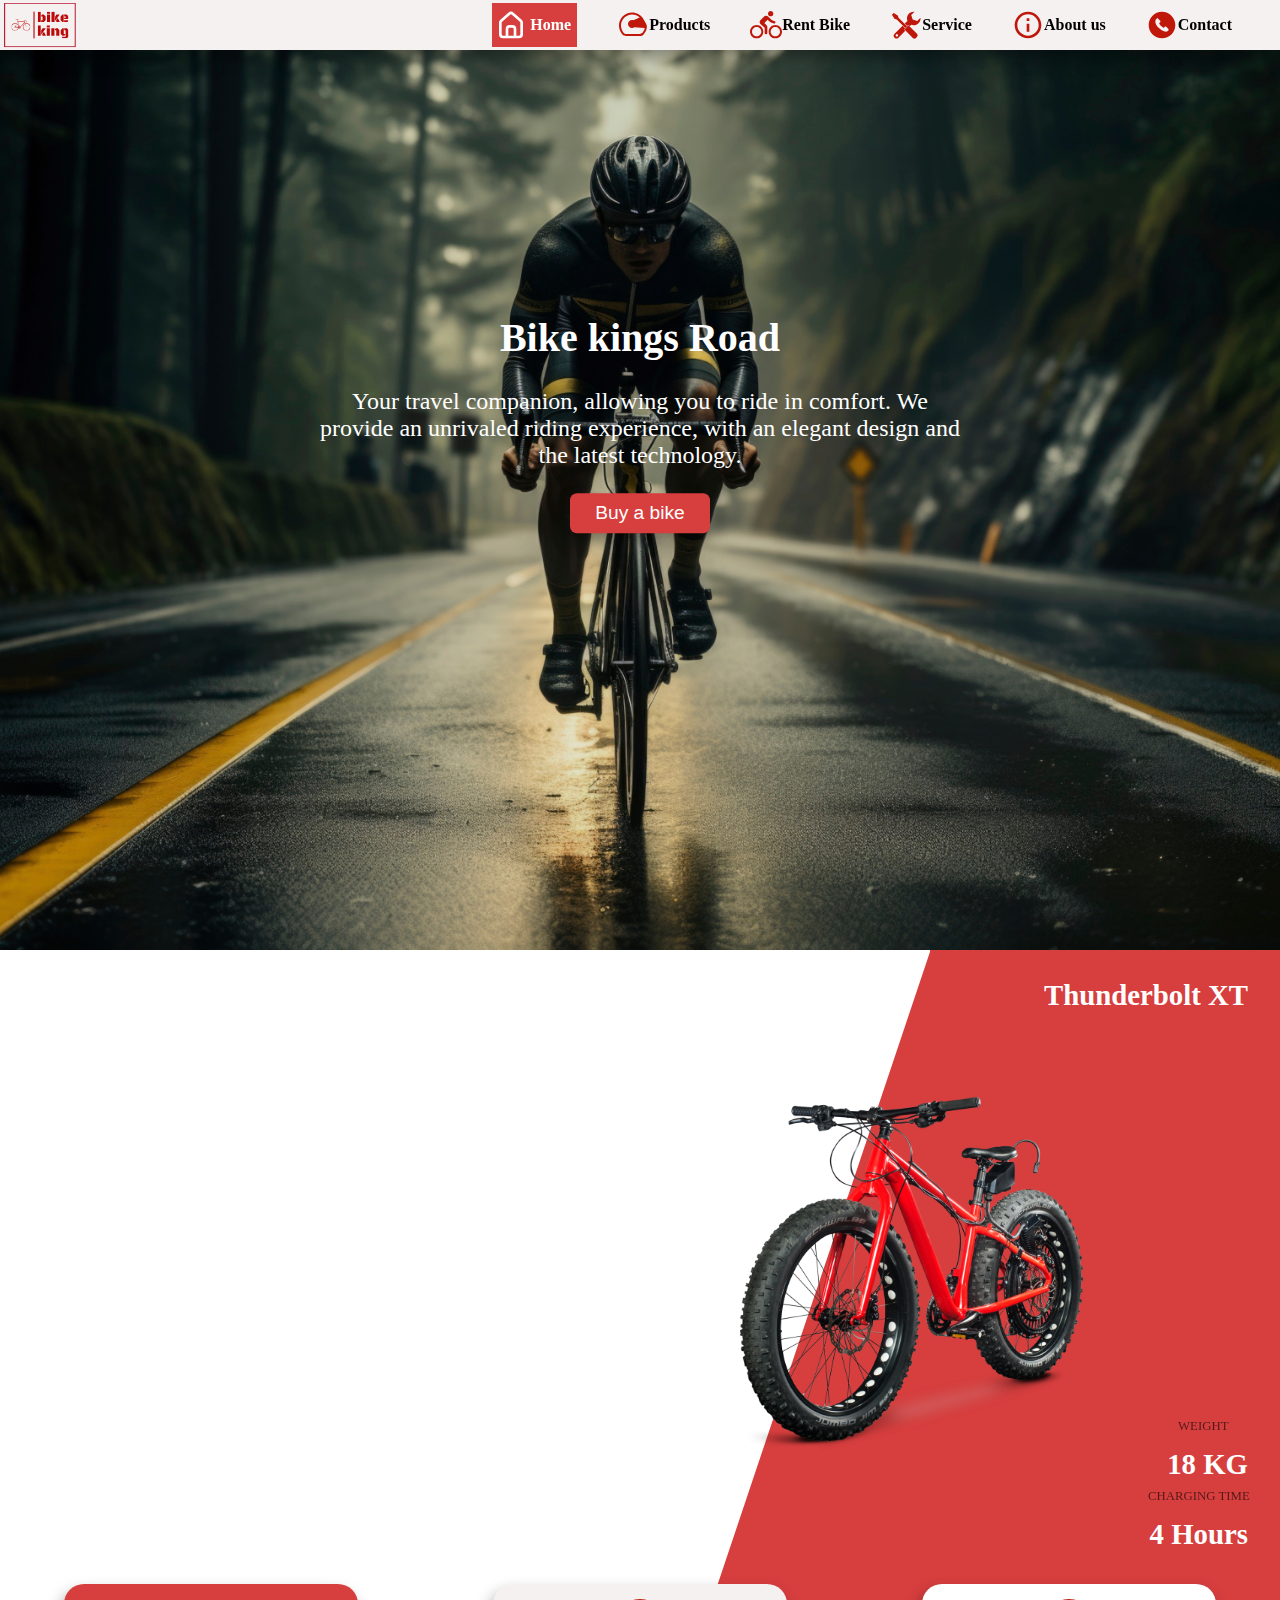
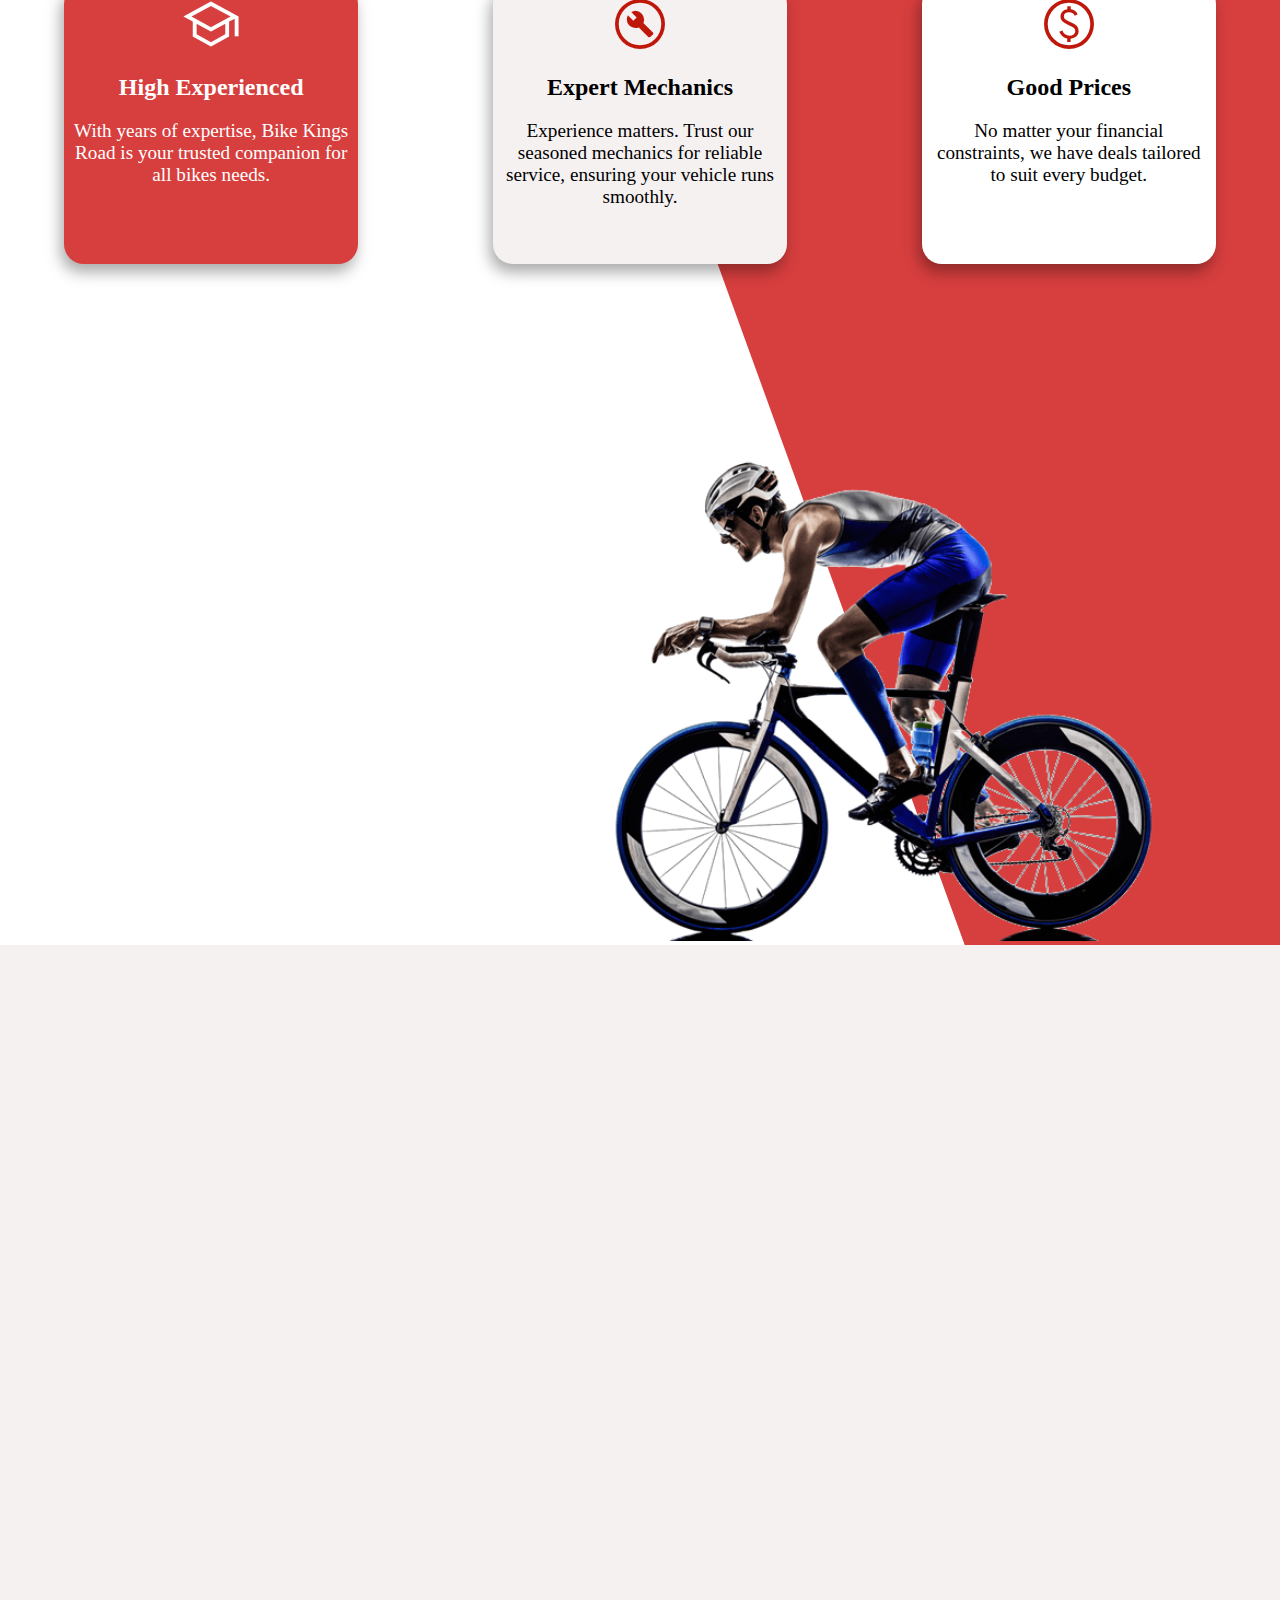
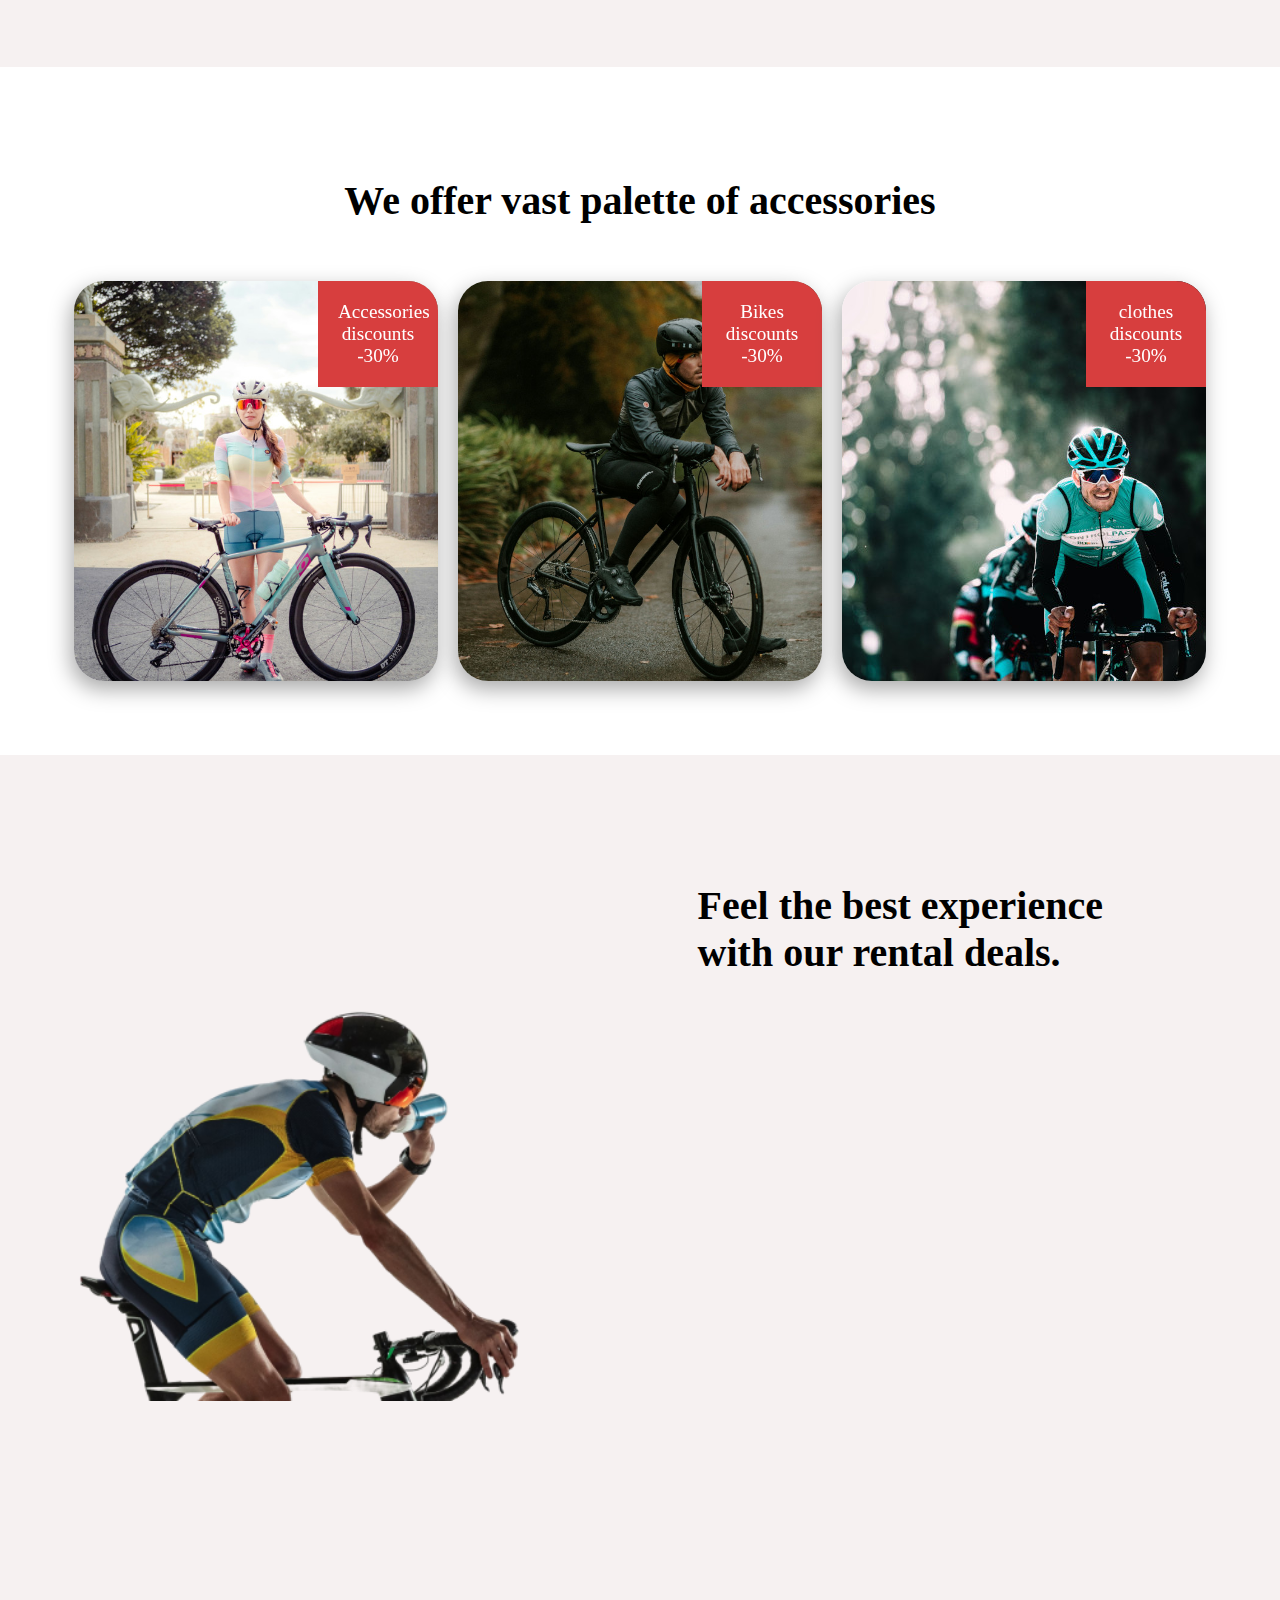
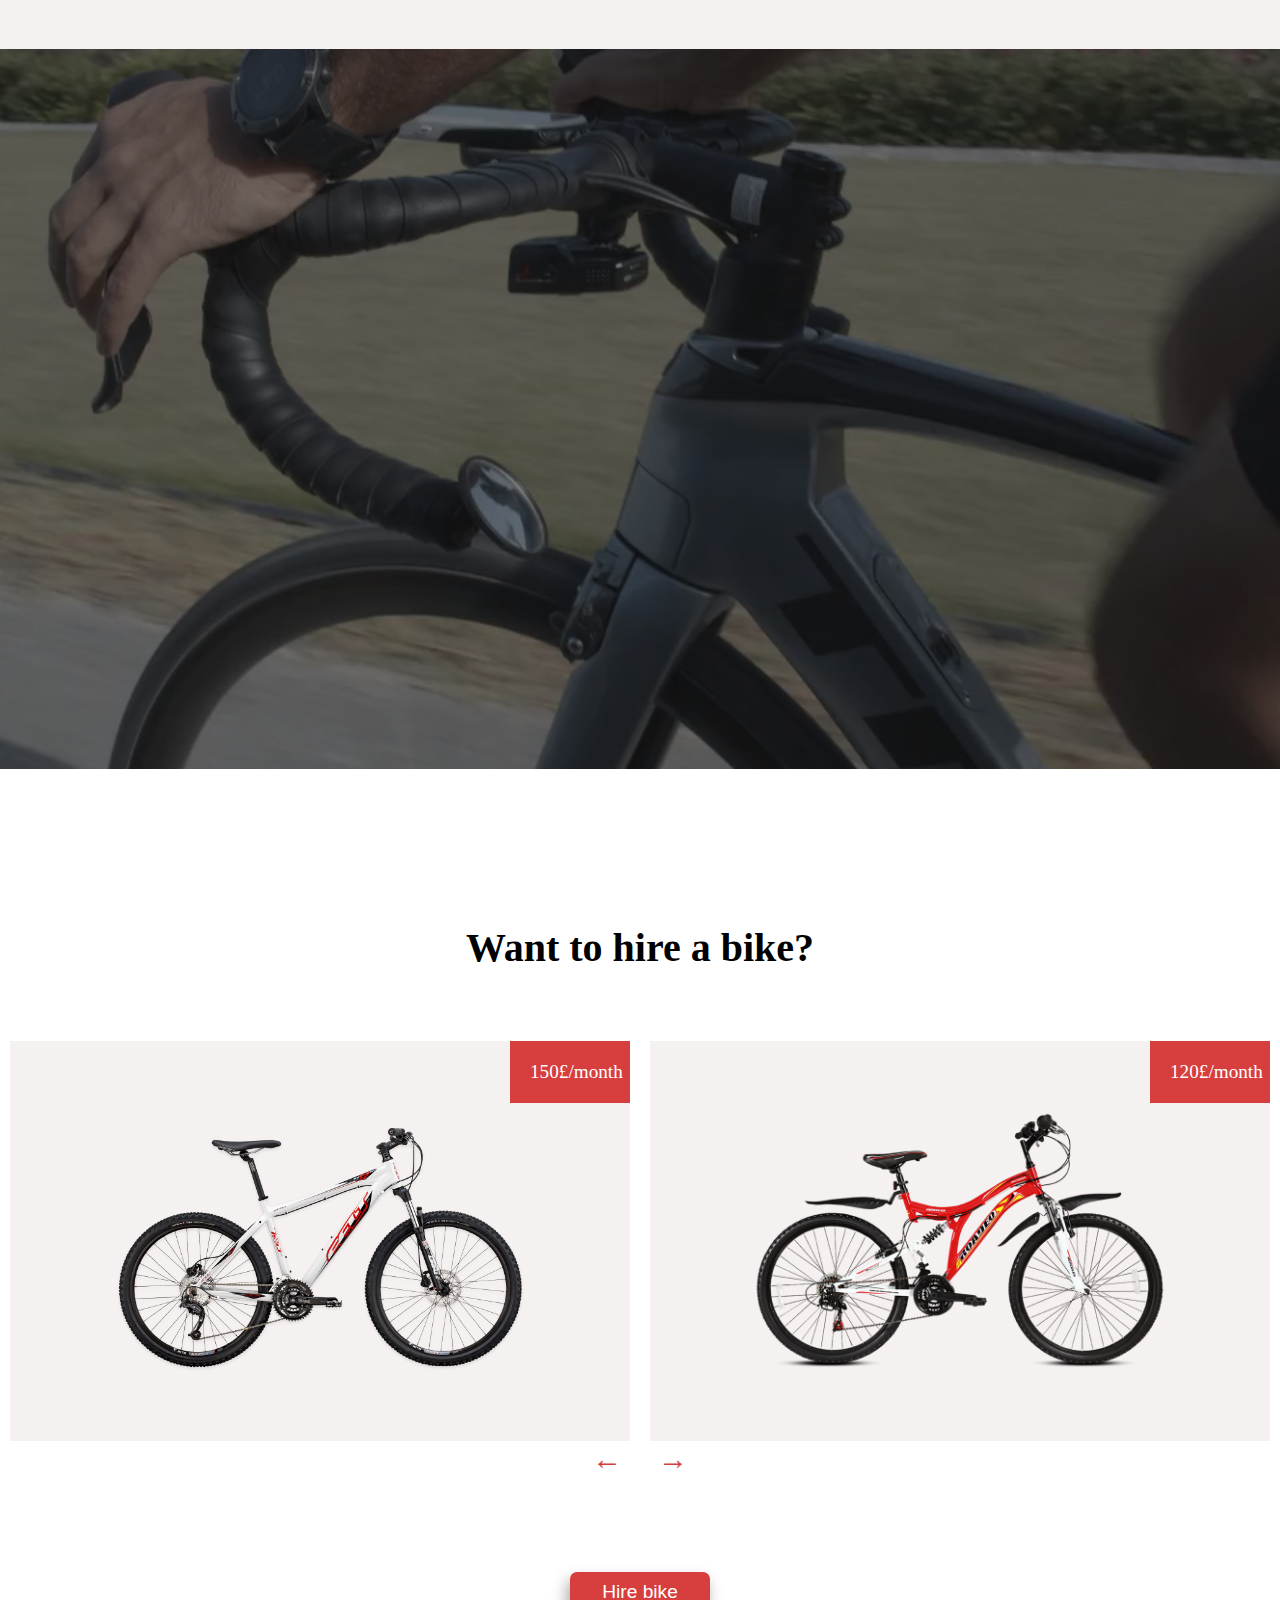
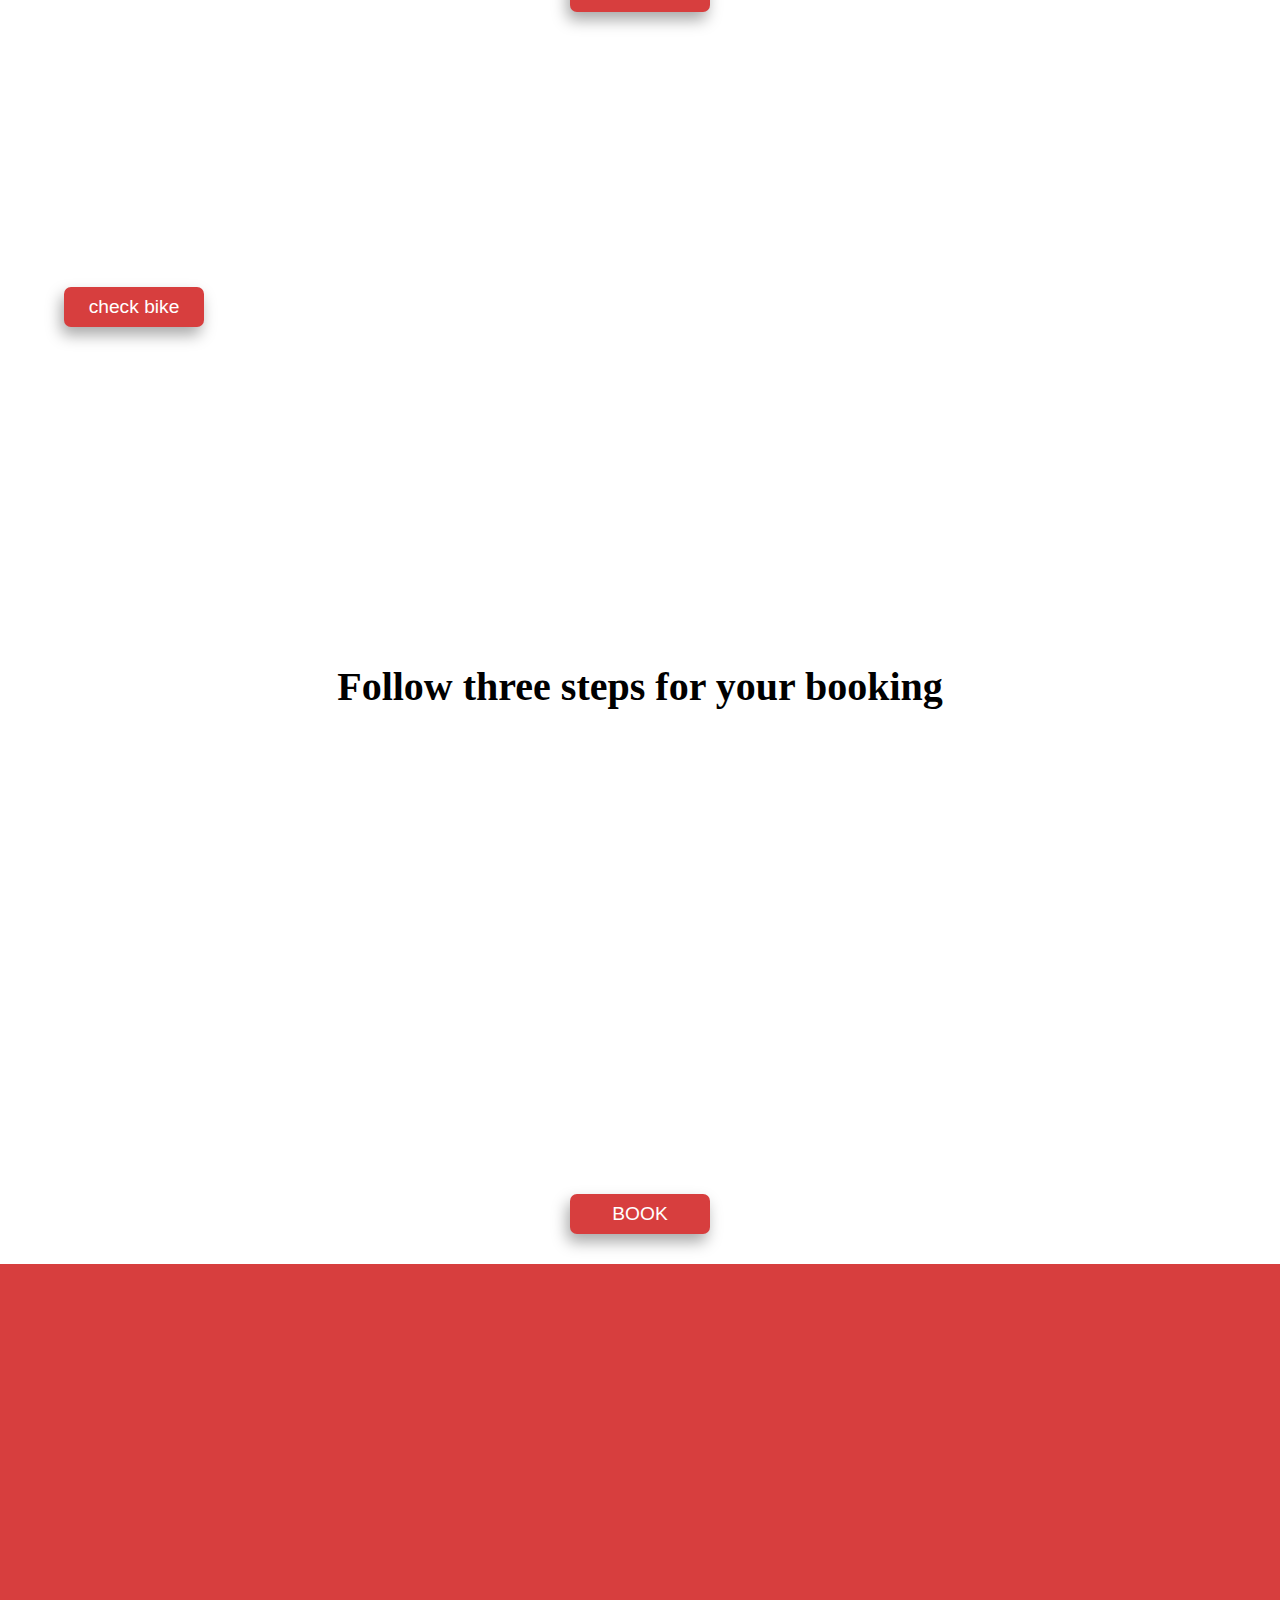
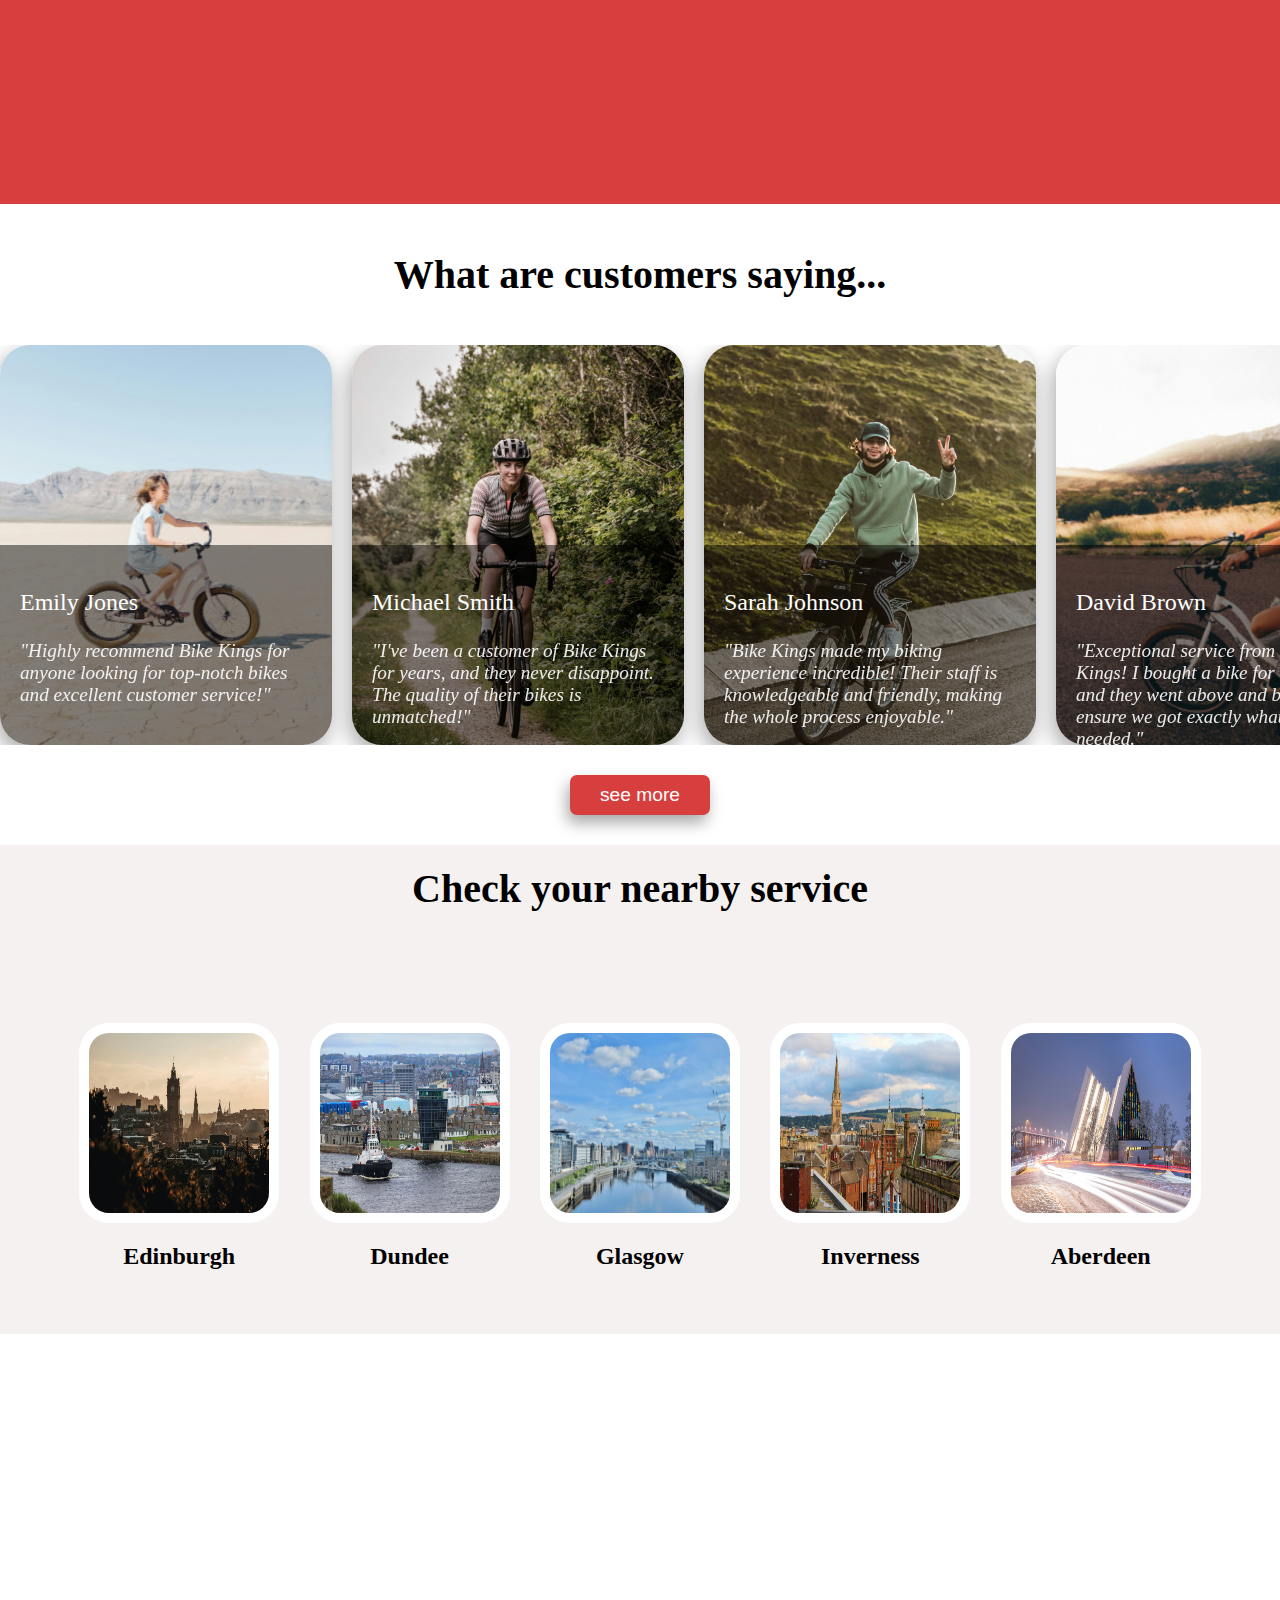
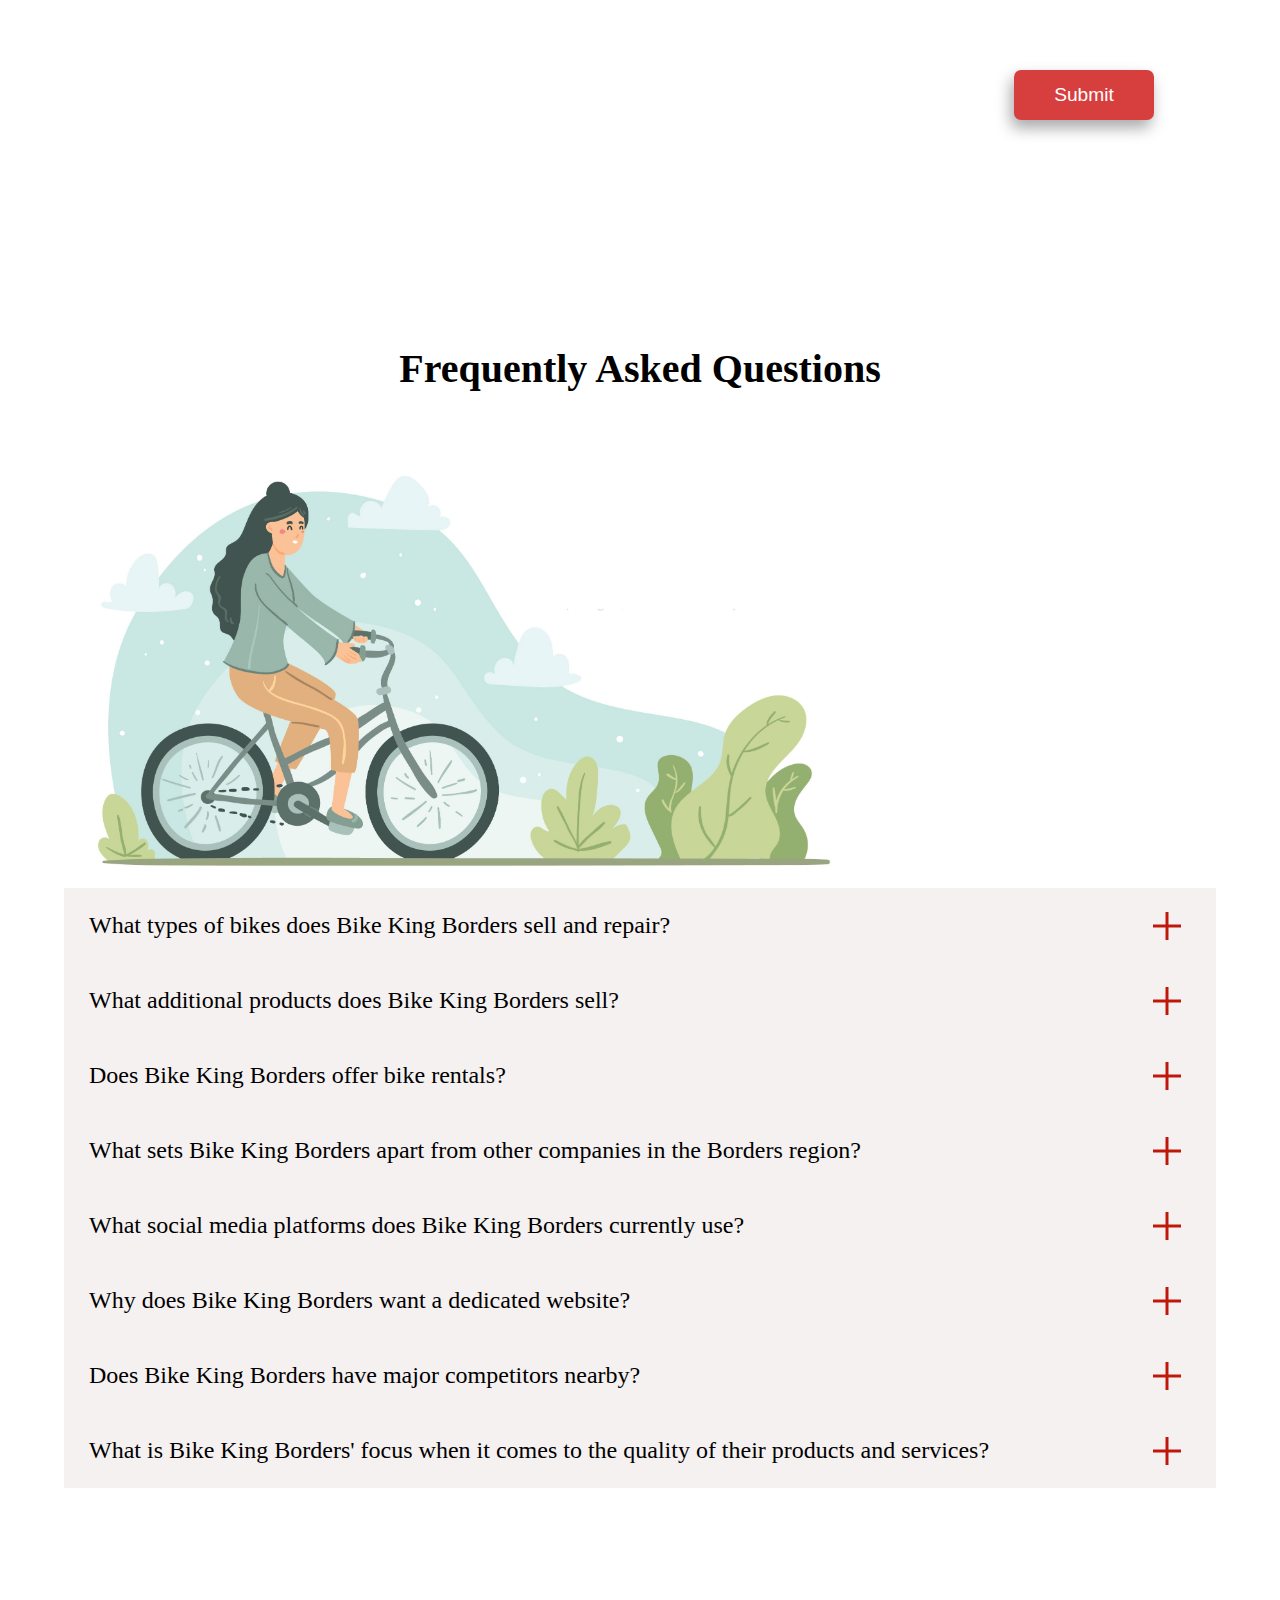
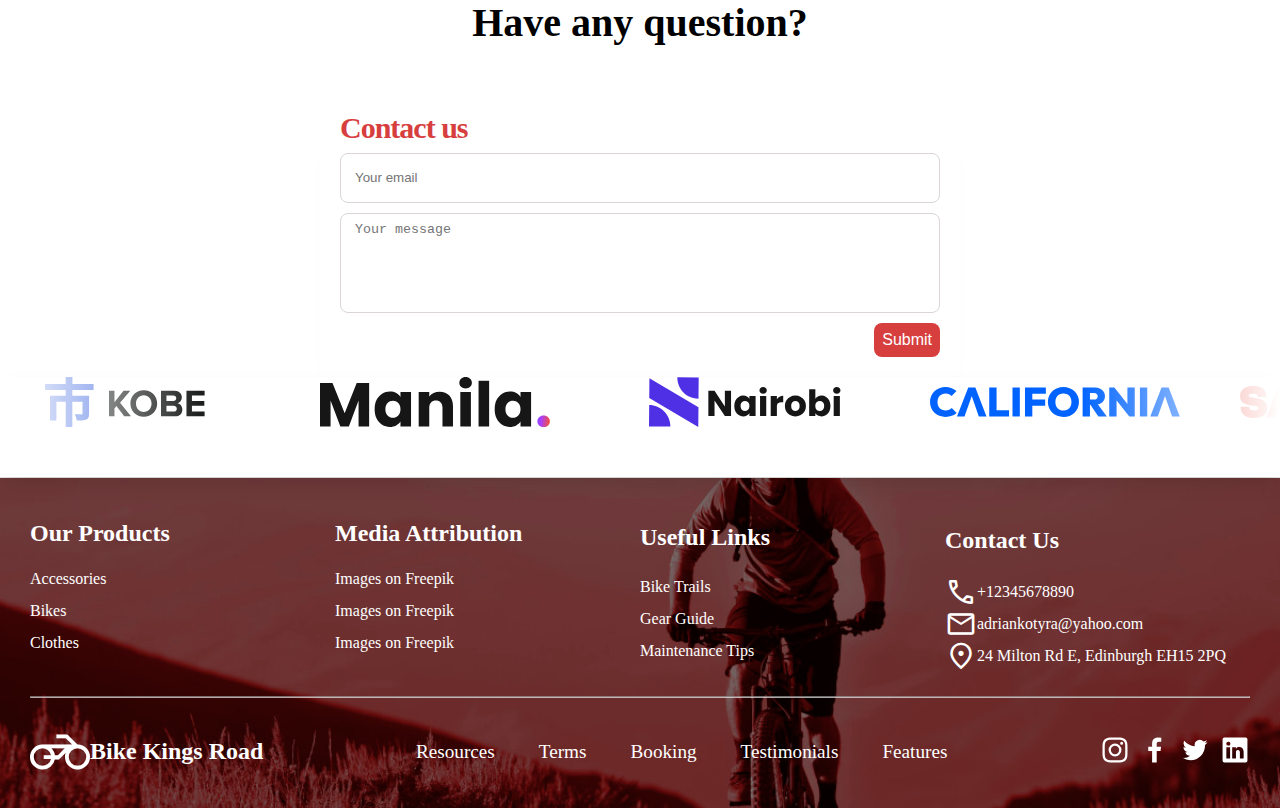
==== commit 5bf45c64: "update" ====
--- a/index.html
+++ b/index.html
@@ -6,8 +6,6 @@
   <title>bike</title>
   <link rel="stylesheet" href="./css/style.css">
   <link rel="stylesheet" href="https://fonts.googleapis.com/css2?family=Material+Symbols+Outlined:opsz,wght,FILL,GRAD@24,400,0,0" />
- 
- 
   
 </head>
 
@@ -113,20 +111,32 @@
       <a href="about.html" class="nav-link-container"><img class="img-nav"src="./imgs/information.svg" alt=""><p class="">About us</p></a>
       <a href="contact.html " class="nav-link-container"><img class="img-nav "src="./imgs/home.svg" alt=""><p class="">contact</p></a>
     </div>
-  </div>
+   
+
+
+  </div>
+  <div class="header-section">
+    <div class="header-container">
+      <div class="text-container">
+        <h1>Bike kings Road</h1>
+        <p>Your travel companion, allowing you to ride in comfort. We provide an unrivaled riding experience, with an elegant design and the latest technology.</p>
+        <a href="bikes.html" target="_blank" >    <button class="btn-custom">Buy a bike</button></a>
+      </div>
+
+    </div>
+  </div>
+ 
   <div class="section top_section">
   
-    <div class="part-section part-section-top-fist ">
+    <div class="part-section part-section-top-fist">
+      <span class="anchor-left-text-top"></span>
+
       <div class="text-section-top">
         <h1>Take over the streets with <br> <span class="silent"> Bike Kings Borders</span> </h1> 
      
 
         <p>Explore our range today and embark on your next cycling adventure with confidence. </p>
-        <div class="btn-more-cont">
-          <a href="bikes.html" target="_blank" >    <button class="btn-custom">Buy a bike</button></a>
-      
-       
-        </div>
+        
        
     
     
@@ -686,46 +696,46 @@
 <div class="slider-top">
     <div class="slide-track">
       <div class="slide-company">
-        <img src="https://s3-us-west-2.amazonaws.com/s.cdpn.io/557257/1.png" height="100" width="250" alt="" />
-      </div>
-      <div class="slide-company">
-        <img src="https://s3-us-west-2.amazonaws.com/s.cdpn.io/557257/2.png" height="100" width="250" alt="" />
-      </div>
-      <div class="slide-company">
-        <img src="https://s3-us-west-2.amazonaws.com/s.cdpn.io/557257/3.png" height="100" width="250" alt="" />
-      </div>
-      <div class="slide-company">
-        <img src="https://s3-us-west-2.amazonaws.com/s.cdpn.io/557257/4.png" height="100" width="250" alt="" />
-      </div>
-      <div class="slide-company">
-        <img src="https://s3-us-west-2.amazonaws.com/s.cdpn.io/557257/5.png" height="100" width="250" alt="" />
-      </div>
-      <div class="slide-company">
-        <img src="https://s3-us-west-2.amazonaws.com/s.cdpn.io/557257/6.png" height="100" width="250" alt="" />
-      </div>
-      <div class="slide-company">
-        <img src="https://s3-us-west-2.amazonaws.com/s.cdpn.io/557257/7.png" height="100" width="250" alt="" />
-      </div>
-      <div class="slide-company">
-        <img src="https://s3-us-west-2.amazonaws.com/s.cdpn.io/557257/1.png" height="100" width="250" alt="" />
-      </div>
-      <div class="slide-company">
-        <img src="https://s3-us-west-2.amazonaws.com/s.cdpn.io/557257/2.png" height="100" width="250" alt="" />
-      </div>
-      <div class="slide-company">
-        <img src="https://s3-us-west-2.amazonaws.com/s.cdpn.io/557257/3.png" height="100" width="250" alt="" />
-      </div>
-      <div class="slide-company">
-        <img src="https://s3-us-west-2.amazonaws.com/s.cdpn.io/557257/4.png" height="100" width="250" alt="" />
-      </div>
-      <div class="slide-company">
-        <img src="https://s3-us-west-2.amazonaws.com/s.cdpn.io/557257/5.png" height="100" width="250" alt="" />
-      </div>
-      <div class="slide-company">
-        <img src="https://s3-us-west-2.amazonaws.com/s.cdpn.io/557257/6.png" height="100" width="250" alt="" />
+        <img src="./imgs/companies/bike-logo-comp (1).svg" height="50" width="250" alt="" />
+      </div>
+      <div class="slide-company">
+        <img src="./imgs/companies/bike-logo-comp (2).svg" height="50"width="250" alt="" />
+      </div>
+      <div class="slide-company">
+        <img src="./imgs/companies/bike-logo-comp (3).svg"height="50" width="250" alt="" />
+      </div>
+      <div class="slide-company">
+        <img src="./imgs/companies/bike-logo-comp (15).svg" height="50"" width="250" alt="" />
+      </div>
+      <div class="slide-company">
+        <img src="./imgs/companies/bike-logo-comp (5).svg" height="50"width="250" alt="" />
+      </div>
+      <div class="slide-company">
+        <img src="./imgs/companies/bike-logo-comp (6).svg"height="50" width="250" alt="" />
+      </div>
+      <div class="slide-company">
+        <img src="./imgs/companies/bike-logo-comp (7).svg" height="50" width="250" alt="" />
+      </div>
+      <div class="slide-company">
+        <img src="./imgs/companies/bike-logo-comp (16).svg" height="50" width="250" alt="" />
+      </div>
+      <div class="slide-company">
+        <img src="./imgs/companies/bike-logo-comp (9).svg" height="50" width="250" alt="" />
+      </div>
+      <div class="slide-company">
+        <img src="./imgs/companies/bike-logo-comp (10).svg" height="50" width="250" alt="" />
+      </div>
+      <div class="slide-company">
+        <img src="./imgs/companies/bike-logo-comp (11).svg" height="70" width="250" alt="" />
+      </div>
+      <div class="slide-company">
+        <img src="./imgs/companies/bike-logo-comp (12).svg" height="70" width="250" alt="" />
+      </div>
+      <div class="slide-company">
+        <img src="./imgs/companies/bike-logo-comp (13).svg" height="70" width="250" alt="" />
       </div>
       <div class="slide">
-        <img src="https://s3-us-west-2.amazonaws.com/s.cdpn.io/557257/7.png" height="100" width="250" alt="" />
+        <img src="./imgs/companies/bike-logo-comp (14).svg" height="70" width="250" alt="" />
       </div>
     </div>
   </div>
--- a/css/style.css
+++ b/css/style.css
@@ -1,46 +1,70 @@
-
-:root{
-  --shadow-box: -3px 8px 15px 0px rgba(0,0,0,0.34);
+:root {
+  --shadow-box: -3px 8px 15px 0px rgba(0, 0, 0, 0.34);
   --red-main: #d73e3e;
-  --bg-gray : #f6f1f1;
-  --header-fontsize :  4.5rem;
-  --h1-extra-big : 3.5rem;
-  --h1-fontsize :  2.5rem;
-  --gradient : linear-gradient(45deg, #bb0909 0%, #fad0c4 99%, #fad0c4 100%);
-  --h3-wide-screen : 1.8rem;
-
-  --paragraph-wide-screen : 1.5rem;
-  --paragraph-small-wide-screen : 1.2rem;
-  --paragraph-small-wide-screen-nav : 1rem;
-  --paragraph-very-small-wide-screen : 0.8rem;
-}
-
+  --bg-gray: #f6f1f1;
+  --header-fontsize: 4.5rem;
+  --h1-extra-big: 3.5rem;
+  --h1-fontsize: 2.5rem;
+  --gradient: linear-gradient(45deg, #bb0909 0%, #fad0c4 99%, #fad0c4 100%);
+  --h3-wide-screen: 1.8rem;
+
+  --paragraph-wide-screen: 1.5rem;
+  --paragraph-small-wide-screen: 1.2rem;
+  --paragraph-small-wide-screen-nav: 1rem;
+  --paragraph-very-small-wide-screen: 0.8rem;
+}
+
+.rightToleftFade {
+  animation: rightToleftFadeAnimation 0.7s forwards !important;
+}
+.text-container {
+  animation: videoTextAnimation 0.5s forwards;
+  text-justify: inter-word;
+  text-align: center;
+  width: 50vw;
+  color: white;
+  position: absolute;
+  left: 50%;
+  top: 40%;
+  transform: translate(-50%, -50%);
+}
+.header-section {
+  width: 100%;
+  height: 100vh;
+}
+.header-container {
+  position: relative;
+  width: 100%;
+  height: 100%;
+  background-repeat: no-repeat;
+  background-position: center;
+  background-size: cover;
+  background-image: url("../imgs/cycling-feedback3.jpg");
+}
 .time-col {
   cursor: pointer;
   background-color: #ffffff;
-  padding: 20px; 
-  text-align: center; 
+  padding: 20px;
+  text-align: center;
   box-shadow: var(--shadow-box);
-
 }
 .loc-col {
   background-color: #ffffff;
-  padding: 10px; 
+  padding: 10px;
   text-align: center;
   cursor: pointer;
-  
 }
 .location-select {
   display: grid;
-  grid-template-columns: repeat(3, 1fr); 
+  grid-template-columns: repeat(3, 1fr);
   grid-gap: 10px;
-  width: 100%; 
+  width: 100%;
 }
 .time-grid {
   display: grid;
-  grid-template-columns: repeat(3, 1fr); 
+  grid-template-columns: repeat(3, 1fr);
   grid-gap: 10px;
-  width: 100%; 
+  width: 100%;
 }
 .wrapper {
   width: 50%;
@@ -134,7 +158,6 @@
 }
 
 .days li::before {
-
   content: "";
   left: 50%;
   top: 50%;
@@ -162,7 +185,6 @@
   padding: 5% 5% 0 5%;
 }
 .about-section {
-
   position: relative;
 }
 .footer hr {
@@ -174,16 +196,16 @@
 .img-slider-auto {
   width: 100%;
 }
-.three-cols-service{
+.three-cols-service {
   justify-content: space-between;
 }
 .extra-big {
   font-size: var(--h1-extra-big) !important;
 }
 .material-symbols-outlined {
-
   font-size: 60px !important;
-  filter: invert(18%) sepia(58%) saturate(4755%) hue-rotate(354deg) brightness(82%) contrast(103%);
+  filter: invert(18%) sepia(58%) saturate(4755%) hue-rotate(354deg)
+    brightness(82%) contrast(103%);
 }
 .book-modal img {
   width: 50%;
@@ -205,9 +227,9 @@
   width: 70%;
 }
 .book-modal button {
-  margin-top: 20px
-}
-.book-modal p{
+  margin-top: 20px;
+}
+.book-modal p {
   font-size: var(--paragraph-small-wide-screen);
 }
 .bottom-mid-section h3 {
@@ -221,7 +243,8 @@
 .mid-section {
   background-color: var(--bg-gray);
 }
-.mid-section, .mid_section {
+.mid-section,
+.mid_section {
   position: relative;
 }
 
@@ -257,14 +280,13 @@
 }
 .bottom-mid-section {
   background-color: var(--bg-gray);
- padding: 5%;
+  padding: 5%;
 }
 .bottom-mid-section img {
   width: 50%;
   height: 100%;
 
- object-fit: cover;
-
+  object-fit: cover;
 }
 .cursive {
   font-style: italic;
@@ -284,7 +306,6 @@
 }
 .three-cols-service {
   transform: translateY(-130px);
- 
 }
 .black {
   filter: none;
@@ -299,7 +320,7 @@
 .addCordian {
   font-size: 3rem !important;
 }
-.three-cols-service.row > .col:nth-child(2) { 
+.three-cols-service.row > .col:nth-child(2) {
   background-color: var(--bg-gray);
   color: black;
 }
@@ -317,14 +338,13 @@
   background-color: var(--red-main);
 }
 .message-contact-form {
-
   padding: 30px;
   animation: modalFade 0.3s forwards;
   top: 20%;
   position: fixed;
- left: 50%;
+  left: 50%;
   transform: translate(-50%, -20%);
-  
+
   background-color: white;
 }
 
@@ -336,7 +356,7 @@
   width: 30%;
   height: 100%;
 }
-.bike-service-repair-section img{
+.bike-service-repair-section img {
   width: 1000px;
   height: 600px;
   display: block;
@@ -371,14 +391,14 @@
   border-radius: 50%;
 }
 .display-bike-elements {
-  font-size:var(--paragraph-small-wide-screen);
+  font-size: var(--paragraph-small-wide-screen);
   width: 400px;
   color: white;
   animation: bikeRepairAniamtion 0.5s forwards;
   display: none;
   background-color: var(--red-main);
   position: absolute;
-  border-radius: 20px
+  border-radius: 20px;
 }
 .buy-col-text {
   transition: 0.3s;
@@ -394,14 +414,10 @@
   opacity: 0%;
 }
 .saddle-container {
- 
-  
   top: 30px;
   left: 100px;
   padding: 50px;
 }
-
-
 
 .saddle-trigger {
   top: 30px;
@@ -409,12 +425,10 @@
   padding: 50px;
 }
 .frame-container {
- 
   top: 30%;
   right: -30%;
   padding: 50px;
 }
-
 
 .frame-trigger {
   top: 200px;
@@ -422,20 +436,17 @@
   padding: 70px;
 }
 .brakes-container {
- 
   top: 30%;
   left: 10%;
   padding: 50px;
 }
 .brakes-trigger {
   top: 300px;
-    left: 300px;
-    padding: 100px;
-}
-
+  left: 300px;
+  padding: 100px;
+}
 
 .handles-container {
- 
   top: 0%;
   right: -40%;
   padding: 50px;
@@ -447,12 +458,11 @@
 }
 .rails-trigger {
   top: 300px;
-    left: 650px;
-    padding: 100px;
+  left: 650px;
+  padding: 100px;
 }
 
 .rails-container {
- 
   top: 30%;
   right: -40%;
   padding: 50px;
@@ -461,6 +471,7 @@
   padding: 0 5% 10% 5%;
 }
 .info-row {
+  align-items: center;
   justify-content: space-between;
 }
 .service-bike-bottom {
@@ -476,9 +487,8 @@
   margin: 30px;
   width: 350px;
   height: 400px;
-  
-}
-.bike-container-products h3{
+}
+.bike-container-products h3 {
   text-align: center;
 }
 .img-bike {
@@ -494,14 +504,14 @@
 }
 .service-grid {
   display: grid;
-  grid-template-columns: repeat( auto-fit, minmax(400px, 1fr) );
+  grid-template-columns: repeat(auto-fit, minmax(400px, 1fr));
   grid-auto-flow: row; /* Allows items to wrap onto new rows */
   grid-gap: 20px; /* Adjust the gap between columns as needed */
 }
 .img-container-service button {
   margin: 50px 0;
 }
-.img-container-service{
+.img-container-service {
   width: 50%;
 }
 .img-container-service img {
@@ -512,8 +522,7 @@
   z-index: 2;
   vertical-align: middle;
   height: 100%;
-  margin: auto 0 ;
-  
+  margin: auto 0;
 }
 .text-mid-container-accessories {
   opacity: 0%;
@@ -523,16 +532,18 @@
   overflow: hidden;
   position: relative;
 }
-.top-about-text h1, .top-contact h1{
+.top-about-text h1,
+.top-contact h1 {
   animation: subPagesAnimationText 0.8s forwards;
 }
-.top-about-text{
+.top-about-text {
   padding-top: 100px;
-width: 50%;
-margin: auto;
-}
-
-.top-about-text p, .form-container {
+  width: 50%;
+  margin: auto;
+}
+
+.top-about-text p,
+.form-container {
   animation: subPagesAnimationImg 0.8s forwards;
   font-size: var(--paragraph-small-wide-screen);
 }
@@ -541,22 +552,20 @@
 
   width: 100%;
   height: 100%;
-  margin: auto
+  margin: auto;
 }
 .box-imgs {
   position: relative;
 }
 .col-service .text {
   display: none;
-  animation: mapAnimation 1s forwards;;
-}
-.col-service .span-bg{
- 
+  animation: mapAnimation 1s forwards;
+}
+.col-service .span-bg {
   border-radius: 20px;
   padding: 20px;
   background-color: var(--bg-gray);
 }
-
 
 .col-service {
   height: 300px;
@@ -582,18 +591,17 @@
 }
 .logo-top-sec {
   width: 150px;
-
 }
 .newsletter-section {
   background-attachment: fixed;
   position: relative;
   background-repeat: no-repeat;
   background-image: url("../imgs/newsimg.jpg");
-background-size: cover;
-background-position: center;
+  background-size: cover;
+  background-position: center;
   height: 500px;
 }
-.service-section{
+.service-section {
   position: relative;
   background-repeat: no-repeat;
   background-size: cover;
@@ -608,7 +616,7 @@
 .btn-custom a {
   color: white;
 }
-.mobile-nav-container >*{
+.mobile-nav-container > * {
   cursor: pointer;
 }
 .map-box {
@@ -618,11 +626,8 @@
   height: 400px;
 }
 .video-section {
-
-
   height: 80vh;
   position: relative;
-  
 }
 .hire-header {
   margin-top: 15vh;
@@ -649,7 +654,7 @@
 .video {
   object-fit: contain;
   object-position: 65% 65%;
-  
+
   filter: brightness(0.6);
 }
 
@@ -657,18 +662,17 @@
   justify-content: center;
 }
 .watch-video-button {
-  
   width: 180px;
   cursor: pointer;
   color: white;
-   margin: 20px auto;
-   padding: 10px;
-   border: 2px solid white;
-}
-.video-p > a>* {
+  margin: 20px auto;
+  padding: 10px;
+  border: 2px solid white;
+}
+.video-p > a > * {
   width: 180px;
   cursor: pointer;
- color: white;
+  color: white;
   margin: 10px;
   padding: 10px;
   border: 2px solid white;
@@ -680,7 +684,6 @@
   width: 100%;
 }
 .map-container {
-  
   height: 300px;
   width: 500px;
   transform: translate(-50%, -50%);
@@ -690,11 +693,10 @@
   position: absolute;
   margin: auto;
 }
-.logo-footer-div span{
+.logo-footer-div span {
   filter: none;
 }
 .logo-footer-div {
-  
   align-items: center;
 }
 .header {
@@ -716,16 +718,14 @@
 }
 .mobile-nav-container {
   transition: 0.4s;
-
-
 }
 .drop-down-mobile {
   display: none;
-text-align: center;
+  text-align: center;
   justify-content: center;
   flex-direction: column;
 }
-input[type = "checkbox"] {
+input[type="checkbox"] {
   -webkit-appearance: none;
   display: none;
   visibility: hidden;
@@ -754,10 +754,9 @@
   top: 0;
 }
 .drop-down-mobile p {
-
   color: black;
 }
-.drop-down-mobile a:hover .nav-link-name { 
+.drop-down-mobile a:hover .nav-link-name {
   color: white;
 }
 .drop-down-mobile a:hover {
@@ -798,17 +797,13 @@
   margin: auto;
   width: 100%;
   padding: 5% 5%;
- display: flex;
-
+  display: flex;
 }
 
 .feedback_container {
-
   gap: 20px;
   width: 3500px;
   display: flex;
-  
-  
 }
 .img-container-about {
   margin-right: 5%;
@@ -817,10 +812,9 @@
   animation: subPagesAnimationText 0.8s forwards;
   padding-right: 15%;
 }
+
 .hire-bikes-top {
   padding: 5% 0;
- 
-  
 }
 .videoTextAnimation {
   animation: videoTextAnimation 0.5s forwards;
@@ -830,28 +824,24 @@
 
   height: 500px;
   object-fit: contain;
-  
-}
-.hire-bikes-top >* {
+}
+.hire-bikes-top > * {
   width: 50%;
 }
 
 .service-cities-container img {
-
   border: 10px solid rgb(255, 255, 255);
-  width:  200px;
+  width: 200px;
   border-radius: 30px;
   height: 200px;
 }
 .service-cities-container:hover .city-img {
   border: 10px solid var(--red-main);
-  
 }
 .city-img-active {
   border: 10px solid var(--red-main) !important ;
 }
 .service-cities-container {
- 
   transition: 0.4s;
   cursor: pointer;
   margin: auto;
@@ -870,23 +860,19 @@
   font-size: var(--paragraph-wide-screen);
 }
 h3 {
-  font-size: var( --h3-wide-screen);
+  font-size: var(--h3-wide-screen);
 }
 body {
   padding-top: 50px;
   overflow-x: hidden;
-
 }
 .news-text {
   margin-top: 5%;
   float: right;
   width: 600px;
-
-
-
 }
 .news-text button {
-   margin-left: 30px;
+  margin-left: 30px;
   height: 50px;
 }
 .news-text input::placeholder {
@@ -919,7 +905,6 @@
   display: none;
 }
 .top_section {
-
   overflow: hidden;
   width: 100%;
   height: 700px;
@@ -927,23 +912,19 @@
   display: flex;
   flex-direction: row;
   justify-content: space-evenly;
-
 }
 .bikes-top-subpages {
   height: 500px !important;
 }
 .text-mid-second {
-  
-  
-  padding-top: 0 !important
+  padding-top: 0 !important;
 }
 .feedback-person {
   font-style: italic;
 }
 .feedback_secion button {
- display: block;
+  display: block;
   margin: 30px auto;
- 
 }
 .half {
   width: 50%;
@@ -958,7 +939,7 @@
   transition: 0.3s;
   filter: brightness(1.2);
 }
-.btn-custom{
+.btn-custom {
   min-height: 40px;
   transition: 0.3s;
   z-index: 2;
@@ -980,7 +961,7 @@
   padding-left: 5%;
   object-fit: cover;
   width: 100%;
- 
+
   margin: 0 0 0 auto;
 }
 .top-contact h1 {
@@ -993,7 +974,6 @@
 }
 .contact-visit-container {
   padding-top: 5%;
-
 }
 .form-container {
   width: 80%;
@@ -1009,7 +989,6 @@
   animation: serviceAnimation 0.7s forwards;
 }
 .hidden {
-  
   opacity: 0%;
 }
 .serive-para-hidden {
@@ -1027,14 +1006,14 @@
   cursor: pointer;
   width: 50px;
   height: 50px;
-  filter: invert(15%) sepia(66%) saturate(4818%) hue-rotate(354deg) brightness(88%) contrast(103%);
+  filter: invert(15%) sepia(66%) saturate(4818%) hue-rotate(354deg)
+    brightness(88%) contrast(103%);
 }
 .text-section-top h1 {
   line-height: 1.5rem !important;
 }
 .container-input {
-
-  margin: 0 0 60px 0 ;
+  margin: 0 0 60px 0;
 }
 .form-container button {
   margin-top: 30px;
@@ -1048,14 +1027,12 @@
   opacity: 60%;
 }
 .container-form-inputs input {
-  
   padding: 10px 0;
   opacity: 60%;
 }
 .text-mid-container h1 {
-
-}
-.half textarea{
+}
+.half textarea {
   resize: none;
   width: 100%;
   height: 100%;
@@ -1074,16 +1051,14 @@
   height: 50px;
   font-size: var(--paragraph-very-small-wide-screen);
   opacity: 60%;
-  
-  
+
   top: 0px;
 }
 .text-mid-container {
   display: flex;
-  
+
   flex-direction: column;
   height: 100%;
- 
 }
 .mid-first-text {
   color: rgb(0, 0, 0);
@@ -1104,7 +1079,7 @@
   height: 50px;
   font-size: var(--paragraph-very-small-wide-screen);
   opacity: 60%;
-  
+
   left: 30px;
   top: 0px;
 }
@@ -1117,11 +1092,11 @@
   height: 50px;
   font-size: var(--paragraph-very-small-wide-screen);
   opacity: 60%;
-  
+
   left: 30px;
   top: 0px;
 }
-.bootom-text-top1::before{
+.bootom-text-top1::before {
   text-align: left;
   content: "BATTERY RANGE";
   position: absolute;
@@ -1130,7 +1105,7 @@
   height: 50px;
   font-size: var(--paragraph-very-small-wide-screen);
   opacity: 60%;
-  
+
   left: 20px;
   top: 0px;
 }
@@ -1146,37 +1121,32 @@
   font-weight: 800;
 }
 .logo-nav-container {
- display: flex;
-
- justify-content: left;
+  display: flex;
+
+  justify-content: left;
 }
 #loc-service-col {
   animation: moveToLeft 1s forwards;
 }
 #calendar-serivce-col {
   animation: moveToRight 1s forwards;
- 
 }
 .box-imgs {
-  
   height: 300px;
 }
 #redeem-serivce-col {
   animation: topBiklesAnimation 1s forwards;
 }
 .nav-container-box p {
-
   color: black;
 }
 .bootom-text-top2 {
-  
   width: 100px;
   position: absolute;
   right: 5%;
   bottom: 10%;
 }
 .logo-top-big {
-  
   margin-top: 20px;
   transform: translateY(-20px);
   width: 200px;
@@ -1191,13 +1161,12 @@
 }
 .top-bike-img {
   object-fit: contain;
- transform: translateX(0%);
+  transform: translateX(0%);
   bottom: 23%;
   position: absolute;
   width: 550px;
   height: 450px;
   z-index: 2;
-
 }
 .top-bike-img-small {
   transform: translateX(140px);
@@ -1207,49 +1176,40 @@
   width: 300px;
   height: 300px;
   z-index: 2;
-
 }
 .drop-down-trigger-products {
   cursor: pointer;
 }
 .shapes-background {
-
   position: absolute;
   left: -310px;
-  width: 600px; 
-  height: 125%; 
- 
+  width: 600px;
+  height: 125%;
+
   clip-path: polygon(100.1% 0%, 50.9% 0%, 51% 100.3%);
-  background-color:white;
-}
-body{
-
+  background-color: white;
+}
+body {
   margin: 0;
 }
-.products-dropdown{
- 
+.products-dropdown {
   position: relative;
 }
 .products-dropdown-container-box {
-
- 
-  
-}
-.nav-link-name{
-
-}
-
-.products-dropdown-container-box a:hover .nav-link-name{
-
+}
+.nav-link-name {
+}
+
+.products-dropdown-container-box a:hover .nav-link-name {
   color: white !important;
- }
-.products-dropdown-container-box a:hover{
-
- background-color: var(--red-main);
- color: white !important;
-}
-.dropdown-all {}
-.products-dropdown-container-box p{
+}
+.products-dropdown-container-box a:hover {
+  background-color: var(--red-main);
+  color: white !important;
+}
+.dropdown-all {
+}
+.products-dropdown-container-box p {
   color: black !important;
   padding: 10px;
 }
@@ -1261,16 +1221,17 @@
   top: 0;
   right: 5%;
 }
-.products-dropdown-container, .bikes-dropdown-container {
+.products-dropdown-container,
+.bikes-dropdown-container {
   animation: dropFade 0.3s forwards;
   display: none;
   position: fixed;
-  box-shadow: -3px 8px 15px 0px rgba(0,0,0,0.34);
-  -webkit-box-shadow: -3px 8px 15px 0px rgba(0,0,0,0.34);
-  -moz-box-shadow: -3px 8px 15px 0px rgba(0,0,0,0.34);
- 
+  box-shadow: -3px 8px 15px 0px rgba(0, 0, 0, 0.34);
+  -webkit-box-shadow: -3px 8px 15px 0px rgba(0, 0, 0, 0.34);
+  -moz-box-shadow: -3px 8px 15px 0px rgba(0, 0, 0, 0.34);
+
   background-color: white;
-  color:var(--red-main);
+  color: var(--red-main);
 }
 .logo {
   width: 50px;
@@ -1279,11 +1240,10 @@
 .links-nav {
   align-items: center;
   flex-wrap: wrap;
-    align-content: center;
-    gap: 40px;
-    display: flex;
-    flex-direction: row;
-
+  align-content: center;
+  gap: 40px;
+  display: flex;
+  flex-direction: row;
 }
 .links-nav p {
   color: var(--red-main);
@@ -1296,7 +1256,7 @@
 }
 .part-section-top-second h3 {
   text-align: right;
-  font-size:  var(--h3-wide-screen);
+  font-size: var(--h3-wide-screen);
   color: white;
 }
 .background {
@@ -1308,16 +1268,16 @@
 nav {
   background-color: var(--bg-gray);
   top: 0;
-  box-shadow: -3px 8px 15px 0px rgba(0,0,0,0.34);
-  -webkit-box-shadow: -3px 8px 15px 0px rgba(0,0,0,0.34);
-  -moz-box-shadow: -3px 8px 15px 0px rgba(0,0,0,0.34);
-  
-font-weight: 600;
+  box-shadow: -3px 8px 15px 0px rgba(0, 0, 0, 0.34);
+  -webkit-box-shadow: -3px 8px 15px 0px rgba(0, 0, 0, 0.34);
+  -moz-box-shadow: -3px 8px 15px 0px rgba(0, 0, 0, 0.34);
+
+  font-weight: 600;
   z-index: 999;
   margin: auto;
   width: 100%;
   display: flex;
-  
+
   position: fixed;
 }
 
@@ -1325,15 +1285,14 @@
   line-height: 0rem;
   font-size: var(--paragraph-small-wide-screen);
   color: white;
-  
+
   justify-content: right;
   width: 90%;
   display: flex;
-  
 }
 .part-section-top-fist h3 {
   color: var(--red-main);
-  font-size:  var(--h3-wide-screen);
+  font-size: var(--h3-wide-screen);
 }
 .part-section-top-fist p {
   font-size: var(--paragraph-wide-screen);
@@ -1350,7 +1309,6 @@
   clip-path: polygon(0% 100.3%, 33.9% 100.3%, 0% 0%);
 }
 .mid_img {
-  
   width: 500px;
   height: 500px;
 }
@@ -1358,10 +1316,13 @@
   width: 500px;
   height: 500px;
   z-index: 2;
- bottom: -300px;
- right: -20px;
-}
-.slide-company::before{
+  bottom: -300px;
+  right: -20px;
+}
+.slide-company img {
+  object-fit: contain;
+}
+.slide-company::before {
   top: 0;
   background-size: cover;
   text-align: center;
@@ -1401,41 +1362,38 @@
   content: "Model J";
 } */
 .slide-1 {
-
-
   background-image: url("../imgs/helmet-trimmed.png");
 }
 .slide-2 {
   background-image: url("../imgs/helmet-trimmed1.png");
 }
-.slide-3{
+.slide-3 {
   background-image: url("../imgs/accessories-helmet.png");
 }
-.slide-4{
+.slide-4 {
   background-image: url("../imgs/white-helmet.png");
 }
-.slide-5{
+.slide-5 {
   background-image: url("../imgs/gray-helmet.png");
 }
 
-.slide-6{
+.slide-6 {
   background-size: 100% !important;
   background-image: url("../imgs/bike-top-3.png");
 }
-.slide-7{
+.slide-7 {
   background-size: 100% !important;
   background-image: url("../imgs/Cycle.png");
 }
-.slide-8{
+.slide-8 {
   background-size: 100% !important;
   background-image: url("../imgs/bike-top.png");
 }
-.slide-9{
+.slide-9 {
   background-size: 100% !important;
   background-image: url("../imgs/bbb.png");
 }
 .img-grid-1 {
-  
   margin-right: 10%;
   object-fit: contain;
   float: right;
@@ -1444,8 +1402,6 @@
   width: 60%;
   /* height: 600px; */
   z-index: 2;
-
- 
 }
 .contact-container-msg {
   background-color: var(--bg-gray);
@@ -1463,11 +1419,10 @@
 .faq-section img {
   float: left;
   object-fit: contain;
- 
+
   display: block;
   margin: 0 auto 0 0;
   height: 50vh;
-
 }
 .content-faq {
   font-size: var(--paragraph-wide-screen);
@@ -1494,49 +1449,45 @@
   background-color: var(--bg-gray);
 }
 .faq-container .col-50 {
- 
- 
   align-items: center;
   cursor: pointer;
   width: 100%;
-  
- 
-
 }
 .section-container {
   padding: 5%;
 }
 .icon-cross {
-  filter: invert(18%) sepia(58%) saturate(4755%) hue-rotate(354deg) brightness(82%) contrast(103%);
+  filter: invert(18%) sepia(58%) saturate(4755%) hue-rotate(354deg)
+    brightness(82%) contrast(103%);
 }
 .text-mid-container p {
-  
   font-size: var(--paragraph-wide-screen);
 }
-.grid-search-content  {
+.grid-search-content {
   position: sticky;
   top: 100px;
 }
 .grid-search-content > * {
   display: block;
-
 }
 .grid-search {
- position: relative;
+  position: relative;
   width: 200px;
 }
 .grid-bikes-container {
   width: 90%;
   justify-content: right;
-  flex-wrap: wrap;min-height: 30vh;
-}
-
-.text-section-top h1, .text-section-top span  {
-  
- font-size: var(--header-fontsize) !important;
- line-height: 4.5rem !important;
-}
-.text-section-top, .text-mid-container {
+  flex-wrap: wrap;
+  min-height: 30vh;
+}
+
+.text-section-top h1,
+.text-section-top span {
+  font-size: var(--header-fontsize) !important;
+  line-height: 4.5rem !important;
+}
+.text-section-top,
+.text-mid-container {
   text-align: left;
   margin-left: 10%;
   padding-top: 22%;
@@ -1546,13 +1497,16 @@
 .text-mid-container {
   padding-bottom: 15vh;
 }
-.text-section-top{
+.text-section-top {
+  opacity: 0%;
   padding-top: 0%;
 }
 .about_container_about > * {
-  margin:  10px;
-}
-.text-mid-container {  padding-top: 12%;}
+  margin: 10px;
+}
+.text-mid-container {
+  padding-top: 12%;
+}
 
 .text-feed-col span {
   opacity: 90%;
@@ -1560,8 +1514,7 @@
 
 .text-feed-col {
   width: 100%;
- 
- 
+
   position: absolute;
   bottom: 0px;
   height: 200px;
@@ -1571,12 +1524,12 @@
   color: white;
 }
 .hire-btn {
-align-self: flex-end !important;
+  align-self: flex-end !important;
 }
 .section-container-hire {
   padding: 2% 5%;
 }
-.img-container-hire:hover .hire-bike-bike-title{
+.img-container-hire:hover .hire-bike-bike-title {
   opacity: 100%;
   transition: 0.3s;
 }
@@ -1586,9 +1539,6 @@
   flex-direction: column;
   display: flex;
   margin-left: 40px;
-  
-
- 
 }
 .hire-bike-part-1 img {
   /* box-shadow: var(--shadow-box); */
@@ -1596,13 +1546,13 @@
   margin: auto;
   object-fit: contain;
   width: 60%;
-  height:  60%;
+  height: 60%;
 }
 .hire-bike-part-1 {
   width: 600px;
 }
 
-.img-container-hire:hover .img-hire{
+.img-container-hire:hover .img-hire {
   filter: brightness(0.4);
   transition: 0.4s;
 }
@@ -1612,7 +1562,7 @@
   filter: brightness(1);
 }
 .img-container-hire p {
- font-size: var(--h3-wide-screen);
+  font-size: var(--h3-wide-screen);
   z-index: 3;
   transition: 0.3s;
   left: 50%;
@@ -1628,7 +1578,7 @@
   text-align: center;
 }
 
-.rent-p{
+.rent-p {
   width: 70%;
   text-align: center;
   margin: auto;
@@ -1649,21 +1599,18 @@
   height: 400px;
   width: 50%;
   background-size: 70%;
-  overflow:hidden;
+  overflow: hidden;
   position: relative;
-
 }
 .rent-bikes-col-container img {
   border-radius: 0px !important;
- 
-  
-  
+
   object-fit: contain;
 }
 .hire-bike-imgs-container {
   padding: 30px;
   gap: 30px;
- margin: auto;
+  margin: auto;
   display: grid;
   grid-template-columns: repeat(auto-fill, minmax(356px, 1fr));
 }
@@ -1674,15 +1621,13 @@
 .gear-box:hover .buy-col-text {
   opacity: 100%;
   transition: 0.3s;
-  
-}
- 
+}
 
 .gear-box {
   filter: brightness(1);
   transition: 0.3s;
   cursor: pointer;
- 
+
   position: relative;
 }
 .text-gear {
@@ -1701,34 +1646,33 @@
 }
 .img-container-hire {
   position: relative;
-  height: 300px;
-}
-.hire-bike-imgs-container img{
- width: 100% !important;
+  height: 30vh;
+}
+.hire-bike-imgs-container img {
+  width: 100% !important;
   height: 100%;
 }
-.feedback-col  {
-  box-shadow: -3px 8px 21px 0px rgba(0,0,0,0.34);
-  -webkit-box-shadow: -3px 8px 21px 0px rgba(0,0,0,0.34);
-  -moz-box-shadow: -3px 8px 21px 0px rgba(0,0,0,0.34);
+.feedback-col {
+  box-shadow: -3px 8px 21px 0px rgba(0, 0, 0, 0.34);
+  -webkit-box-shadow: -3px 8px 21px 0px rgba(0, 0, 0, 0.34);
+  -moz-box-shadow: -3px 8px 21px 0px rgba(0, 0, 0, 0.34);
   overflow: hidden;
   position: relative;
   border-radius: 30px;
   width: 500px;
   height: 400px;
- 
+
   background-size: cover;
   background-position: center;
-
-}
-.top-sub-pages h1{
+}
+.top-sub-pages h1 {
   animation: subPagesAnimationText 0.6s forwards;
   width: 50%;
   display: block;
   padding: 10vh 0 0 0;
   margin: auto;
 }
-.top-sub-pages img{ 
+.top-sub-pages img {
   animation: subPagesAnimationImg 0.6s forwards;
   object-fit: contain;
   width: 650px;
@@ -1753,9 +1697,8 @@
   margin-left: 50px;
 }
 .about-more h1 {
- 
-}
-.about-more >* {
+}
+.about-more > * {
   width: 50%;
 }
 .desc-bikes-bike p {
@@ -1766,20 +1709,19 @@
   line-height: 1.7rem;
 }
 .big-main-section {
-  
 }
 .text-container-about-2 {
   margin-left: 0 !important;
   padding-right: 50px !important;
 }
-.about-community img, .row-2-comm img {
+.about-community img,
+.row-2-comm img {
   object-fit: cover;
- max-height: 400px;
+  max-height: 400px;
   width: 50%;
-  border-radius: 30px
-}
-.bikes-banner
-.choose-banner {
+  border-radius: 30px;
+}
+.bikes-banner .choose-banner {
   position: relative;
 }
 .main-about-p {
@@ -1787,21 +1729,19 @@
 }
 .big-bottom-sec {
   position: relative;
-  height:300px;
+  height: 300px;
 }
 .background-container {
   color: white;
   background-image: url("../imgs/repair-bike.jpg");
   position: relative;
- 
+
   background-repeat: no-repeat;
   background-size: cover;
   background-position: center;
   background-attachment: fixed;
- 
+
   height: 60vh;
-
- 
 }
 /* .main-image-big-section {
   background-image: url("");
@@ -1812,13 +1752,11 @@
   object-fit: contain;
 } */
 .accessories-top-img {
- object-fit: cover !important;
- width: 400px  !important;
+  object-fit: cover !important;
+  width: 400px !important;
 }
 .big-main-section {
   overflow: hidden;
- 
-
 }
 .clothes-banner {
   background-size: contain;
@@ -1837,7 +1775,6 @@
   height: 60vh;
   width: 100%;
 
- 
   background-size: cover;
   background-attachment: fixed;
   background-repeat: no-repeat;
@@ -1854,14 +1791,14 @@
   margin-top: 5%;
   justify-content: space-between;
 }
-.about-more .col h1{
+.about-more .col h1 {
   display: flex;
   flex-direction: row;
 }
 .about-gear-1 {
   background-image: url("../imgs/cyclist_gear (1).jpg") !important;
 }
-.about-gear-2{
+.about-gear-2 {
   background-image: url("../imgs/cyclist_gear (2).jpg") !important;
 }
 .about-gear-3 {
@@ -1871,7 +1808,7 @@
 .about-box-1 {
   background-image: url("../imgs/about (1).jpg") !important;
 }
-.about-box-2{
+.about-box-2 {
   background-image: url("../imgs/about (2).jpg") !important;
 }
 .about-box-3 {
@@ -1919,7 +1856,7 @@
   background-image: url("../imgs/feedbackSlider/feedbackSlider (10).jpg");
  
 } */
-.right-choose-col h1{
+.right-choose-col h1 {
   color: var(--red-main);
 }
 .right-choose-col p {
@@ -1927,7 +1864,7 @@
   line-height: 0rem;
   font-size: var(--paragraph-small-wide-screen);
 }
-.choose-first-p{
+.choose-first-p {
   margin-right: 10%;
 }
 .right-choose-col .col {
@@ -1937,15 +1874,15 @@
   line-height: 0rem;
 }
 .right-choose-col {
- 
-  box-shadow: -3px 8px 21px 0px rgba(0,0,0,0.34);
-  -webkit-box-shadow: -3px 8px 21px 0px rgba(0,0,0,0.34);
-  -moz-box-shadow: -3px 8px 21px 0px rgba(0,0,0,0.34);
+  box-shadow: -3px 8px 21px 0px rgba(0, 0, 0, 0.34);
+  -webkit-box-shadow: -3px 8px 21px 0px rgba(0, 0, 0, 0.34);
+  -moz-box-shadow: -3px 8px 21px 0px rgba(0, 0, 0, 0.34);
   border-radius: 50px;
   display: flex;
   justify-content: space-between;
   margin: auto;
 }
+
 .col {
   display: flex;
   flex-direction: column;
@@ -1962,7 +1899,7 @@
   background-attachment: fixed;
   background-repeat: no-repeat;
   background-size: cover;
-  background-image: url("../imgs/cycling-feedback.jpg");
+  background-image: url("../imgs/cool-bicycle-outdoors.jpg");
 }
 .choose-section div {
   opacity: 0;
@@ -1973,20 +1910,15 @@
 
 .paragraph-container {
   width: 50%;
- 
 }
 .paragraph-container .row .right-choose-col {
   background-color: white;
 }
 .mid_section-container {
- 
   position: relative;
   width: 50%;
- 
 }
 .mid_section {
-
- 
 }
 .text-mid-container .row {
   opacity: 0%;
@@ -1994,17 +1926,16 @@
 .hire-bike-trigger {
   display: table;
   text-align: center;
-   margin:auto;
+  margin: auto;
 }
 .mid-second-container {
   width: 50%;
-
 }
 .mid-second-container img {
   object-fit: contain;
   float: right;
   width: 100%;
-  height: 100%
+  height: 100%;
 }
 .img-mid-container {
   margin-top: 200px;
@@ -2024,7 +1955,6 @@
 .first-mid a {
   margin-right: 10%;
 }
-
 
 .silent {
   font-size: var(--h1-fontsize);
@@ -2036,19 +1966,21 @@
   cursor: pointer;
   font-size: var(--paragraph-small-wide-screen);
 }
+.anchor-left-text-top {
+  position: absolute;
+  top: 40%;
+}
 .part-section {
   position: relative;
 }
 .part-section-top-fist {
-
+  position: relative;
   width: 50%;
   display: flex;
   flex-direction: row;
   justify-content: space-evenly;
-
 }
 .about-section {
- 
 }
 .text-mid-bottom {
   width: 50%;
@@ -2059,20 +1991,15 @@
   display: flex;
   flex-direction: row;
   justify-content: space-evenly;
- 
-}
-
-
-.mid_second_col{
-
+}
+
+.mid_second_col {
   display: flex;
   flex-direction: row;
   justify-content: space-evenly;
 }
 .mid_second_col {
   padding: 0% 5%;
- 
-
 }
 .img-mid-container {
   display: flex;
@@ -2083,15 +2010,14 @@
   display: flex;
   flex-direction: column;
 }
-  
+
 .btn-more-cont {
   align-items: center;
   display: flex;
   flex-direction: row;
- 
-}
+}
+
 .part-section-top-second {
-  
   position: relative;
   width: 50%;
   background-color: var(--red-main);
@@ -2154,7 +2080,7 @@
   color: #fff;
   cursor: pointer;
 }
-.bikes-top{
+.bikes-top {
   position: relative;
 }
 .info-container {
@@ -2164,7 +2090,6 @@
   justify-content: space-between;
 }
 .bike-card-container {
-  
 }
 
 .active {
@@ -2189,8 +2114,8 @@
   top: -24px;
   right: 1px;
   font-weight: 700;
-  background-color:var(--red-main);
-  color: white
+  background-color: var(--red-main);
+  color: white;
 }
 
 .dot-grid {
@@ -2203,17 +2128,11 @@
 
 .bike-card {
   position: relative;
-  transition: 0.3s;
-  cursor: pointer;
-  margin: 20px 20px;
-  border-radius: 30px;
- 
-  background-color: white;
-  height: 300px;
+
+  margin: 30px 20px;
+
+  height: 250px;
   width: 200px;
-  box-shadow: -3px 8px 15px 0px rgba(0,0,0,0.34);
-  -webkit-box-shadow: -3px 8px 15px 0px rgba(0,0,0,0.34);
-  -moz-box-shadow: -3px 8px 15px 0px rgba(0,0,0,0.34);
 }
 
 .accesory-card button {
@@ -2228,21 +2147,27 @@
 .accesory-card h3 {
   line-height: 1.4rem;
 }
-.accesory-card span{
-  line-height: 1.2rem
-}
-nav p{
- 
+.accesory-card span {
+  line-height: 1.2rem;
+}
+nav p {
   font-size: var(--paragraph-small-wide-screen-nav);
 }
 .info-product-container h3 {
+  line-height: 2rem;
   font-size: var(--paragraph-small-wide-screen);
 }
 .info-product-container {
-
-    line-height: 0.8rem;
-    padding: 0 20px 0 20px;
-}
+  text-align: center;
+  width: 100%;
+  transform: translateX(-50%);
+  left: 50%;
+  position: absolute;
+  top: 0;
+  line-height: 0.8rem;
+  padding: 0 20px 0 20px;
+}
+
 .info-product-container button {
   margin: 20px auto 0;
   display: table;
@@ -2253,10 +2178,11 @@
   height: 50px;
 }
 .bike-card img {
-  
+  position: absolute;
+  bottom: 0;
   display: block;
-  margin: 0 auto ;
-  object-fit: cover;
+  margin: 0 auto;
+  object-fit: contain;
   height: 150px;
   width: 100%;
   border-top-right-radius: 30px;
@@ -2267,19 +2193,19 @@
   transform: translateY(-23px);
 }
 .select-input {
-  font-size: var(--paragraph-wide-screen)
+  font-size: var(--paragraph-wide-screen);
 }
 .search-input {
-  
   width: 100%;
   height: 40px;
 }
-.input-search-container{
+.input-search-container {
   position: relative;
   width: 100%;
 }
 .input-search-container::before {
-  filter: invert(99%) sepia(29%) saturate(0%) hue-rotate(191deg) brightness(117%) contrast(100%);
+  filter: invert(99%) sepia(29%) saturate(0%) hue-rotate(191deg)
+    brightness(117%) contrast(100%);
   user-select: none;
   z-index: 2;
   background-size: cover;
@@ -2296,7 +2222,7 @@
   justify-content: space-between;
   position: relative;
   padding-bottom: 150px;
- background-color: var(--bg-gray);
+  background-color: var(--bg-gray);
 }
 .top-bike-bikes {
   color: white;
@@ -2305,7 +2231,6 @@
   position: absolute;
   left: 30px;
   top: 23%;
-  
 }
 .see-more {
   margin: auto;
@@ -2324,16 +2249,18 @@
   object-fit: cover;
 }
 .product-desc-container {
-
   padding: 10px;
+}
+.image-bike-modal img {
 }
 .description-modal {
   font-weight: 0;
   text-align: left;
- opacity: 70%;
+  opacity: 70%;
   font-size: var(--paragraph-small-wide-screen);
 }
 .prod-desc {
+  text-align: center;
   font-weight: 500;
   margin: 15px;
 }
@@ -2344,11 +2271,10 @@
   cursor: pointer;
   width: 40px !important;
   height: 40px;
-  top:  10px;
+  top: 10px;
   right: 20px;
   position: fixed;
   z-index: 9999999999999999999;
-  
 }
 
 .feedback-person-name {
@@ -2357,15 +2283,13 @@
 .feedback-person-name {
   margin-left: 20px;
 }
-.feedback-container{
+.feedback-container {
   background-color: white;
   display: none;
   grid-gap: 10px;
   grid-template-columns: repeat(auto-fill, minmax(356px, 1fr));
-
-}
-.grid>* {
-
+}
+.grid > * {
   height: 200px;
 }
 .feedback-person {
@@ -2374,12 +2298,12 @@
   opacity: 70%;
 }
 .star-icon {
-  filter: invert(15%) sepia(66%) saturate(4818%) hue-rotate(354deg) brightness(88%) contrast(103%);
+  filter: invert(15%) sepia(66%) saturate(4818%) hue-rotate(354deg)
+    brightness(88%) contrast(103%);
   width: 30px !important;
-  height: 30px!important;
+  height: 30px !important;
 }
 .person-name {
-  
   font-weight: 700;
 }
 .feedback-person-img-container img {
@@ -2387,7 +2311,6 @@
   width: 120px;
   height: 120px;
   border-radius: 50%;
-
 }
 .feedback-card {
   flex-direction: column-reverse !important;
@@ -2395,9 +2318,8 @@
   justify-content: center;
   display: flex;
   border-radius: 20px;
-  background-color:var(--bg-gray);
+  background-color: var(--bg-gray);
   padding: 30px;
- 
 }
 .read-more-row {
   align-items: center;
@@ -2409,7 +2331,6 @@
 .modal-read-more {
   padding: 5%;
   overflow-y: scroll;
-
 }
 .container-modal-box {
   width: 100%;
@@ -2421,7 +2342,7 @@
 }
 .product-desc-container {
   line-height: 1.3rem;
- text-align: center;
+  text-align: center;
   display: flex;
   justify-content: center;
   flex-direction: column;
@@ -2435,14 +2356,11 @@
   justify-content: space-between;
 }
 .appointment-button {
-
-display: table;
-margin: 10px auto 30px auto;
- 
+  display: table;
+  margin: 10px auto 30px auto;
 }
 
 .modal-container {
-
   display: none;
   z-index: 9999;
   position: fixed;
@@ -2456,9 +2374,8 @@
 }
 .message_modal_appointement {
   font-size: var(--h3-wide-screen);
- 
+
   padding: 20px 0;
-  
 }
 .rent-bike-modal {
   padding: 0% 15% 5% 15%;
@@ -2471,7 +2388,6 @@
   width: 100%;
   height: 100%;
   background-color: white;
-
 }
 .message_appointement {
   padding: 0% 15% 5% 15%;
@@ -2483,7 +2399,7 @@
   transform: translate(-50%, -20%);
 
   background-color: white;
-} 
+}
 .top-bike-bikes-bike-sub {
   height: 500px !important;
   position: absolute;
@@ -2495,10 +2411,9 @@
   line-height: 3rem !important;
 }
 .text-section-top-sub span {
-font-size: var(--h1-fontsize);
+  font-size: var(--h1-fontsize);
 }
 .btn-accessory {
-  
 }
 .newsletter-modal-container img {
   flex: 0 0 auto;
@@ -2511,7 +2426,6 @@
 }
 .select-type-container .type-col {
   height: 70px;
-  
 }
 .newsletter-modal-container {
   height: 100%;
@@ -2521,13 +2435,13 @@
   padding: 5% 10%;
   overflow-y: scroll;
   animation: modalFade 0.3s forwards;
- top: 20%;
-position: fixed;
- left: 50%;
+  top: 20%;
+  position: fixed;
+  left: 50%;
   transform: translate(-50%, -20%);
   width: 100%;
   height: 100%;
-  background-color:var(--bg-gray);
+  background-color: var(--bg-gray);
 }
 .video-modal .icon-bg {
   width: 50px;
@@ -2537,9 +2451,9 @@
 .newsletter-modal {
   overflow-y: scroll;
   animation: modalFade 0.3s forwards;
- top: 20%;
-position: fixed;
- left: 50%;
+  top: 20%;
+  position: fixed;
+  left: 50%;
   transform: translate(-50%, -20%);
   width: 80%;
   height: 80%;
@@ -2548,9 +2462,9 @@
 .modal-container-box {
   overflow-y: scroll;
   animation: modalFade 0.3s forwards;
- top: 20%;
-position: fixed;
- left: 50%;
+  top: 20%;
+  position: fixed;
+  left: 50%;
   transform: translate(-50%, -20%);
   width: 80%;
   height: 80%;
@@ -2582,14 +2496,15 @@
   background-color: var(--red-main);
   clip-path: polygon(82.6% 0%, 0% 100.3%, 0% 0%);
 }
-*, *:before, *:after {
+*,
+*:before,
+*:after {
   box-sizing: border-box;
 }
-.bikes-top 
-html {
+.bikes-top html {
   font-size: 100%;
 }
-.text-section-top-sub{
+.text-section-top-sub {
   padding-top: 0 !important;
 }
 .bikes-top .text-section-top {
@@ -2609,6 +2524,9 @@
   justify-content: space-between;
 }
 .footer {
+  background-size: cover;
+  background-position: center;
+  background-image: url("../imgs/cycling-feedback2-red.jpg");
   display: flex;
   flex-flow: row wrap;
   padding: 10px 30px 10px 30px;
@@ -2618,7 +2536,7 @@
 }
 
 .footer > * {
-  flex:  1 100%;
+  flex: 1 100%;
 }
 
 .footer__addr {
@@ -2627,7 +2545,7 @@
 }
 
 .footer__logo {
-  font-family: 'Pacifico', cursive;
+  font-family: "Pacifico", cursive;
   font-weight: 400;
   text-transform: lowercase;
   font-size: 1.5rem;
@@ -2641,7 +2559,7 @@
 
 .nav__title {
   font-weight: 600;
-  font-size: var(--paragraph-wide-screen)
+  font-size: var(--paragraph-wide-screen);
 }
 
 .footer address {
@@ -2681,7 +2599,7 @@
   display: flex;
   justify-content: space-evenly;
 }
-.nav__ul > li > span  {
+.nav__ul > li > span {
   font-size: 2rem !important;
   filter: none;
 }
@@ -2690,9 +2608,8 @@
 }
 
 .footer__nav > * {
-  
   width: 33%;
- 
+
   margin-right: 1.25em;
 }
 .nav__ul {
@@ -2702,16 +2619,10 @@
   justify-content: left;
 }
 .container-footer {
-  
-  
   display: flex;
   flex-direction: column;
- 
-
-
- 
-}
-.links-footer-extra> * {
+}
+.links-footer-extra > * {
   padding: 20px;
   cursor: pointer;
 }
@@ -2720,7 +2631,6 @@
 }
 .nav-link-container p {
   color: black;
-
 }
 .products-dropdown-container-box a {
   text-align: center;
@@ -2741,20 +2651,19 @@
   align-items: center;
 }
 .img-nav {
-  filter: invert(18%) sepia(58%) saturate(4755%) hue-rotate(354deg) brightness(82%) contrast(103%);
+  filter: invert(18%) sepia(58%) saturate(4755%) hue-rotate(354deg)
+    brightness(82%) contrast(103%);
   width: 32px;
   height: 32px;
-
 }
 .nav-link-container-img-active {
-  filter: invert(99%) sepia(29%) saturate(0%) hue-rotate(191deg) brightness(117%) contrast(100%);
+  filter: invert(99%) sepia(29%) saturate(0%) hue-rotate(191deg)
+    brightness(117%) contrast(100%);
 }
 .nav-link-container-active {
   padding: 3px 3px;
   background-color: var(--red-main);
   color: white !important;
- 
-  
 }
 .top-bike-bikes::before {
   background-size: cover;
@@ -2767,26 +2676,22 @@
   font-size: var(--paragraph-very-small-wide-screen);
   opacity: 60%;
 
- 
   top: 30px;
-  filter: invert(99%) sepia(29%) saturate(0%) hue-rotate(191deg) brightness(117%) contrast(100%);
-}
-.top-bike-bikes-bike::before, .top-bike-bikes-bike-sub::before {
+  filter: invert(99%) sepia(29%) saturate(0%) hue-rotate(191deg)
+    brightness(117%) contrast(100%);
+}
+.top-bike-bikes-bike::before,
+.top-bike-bikes-bike-sub::before {
   background-image: url("../imgs/bike.svg");
-
 }
 .top-bikes-accesory::before {
-
   background-image: url("../imgs/helmet.svg");
-
-}
-.top-bikes-contact::before  {
+}
+.top-bikes-contact::before {
   background-image: url("../imgs/phone.svg");
 }
 .top-bikes-clothes:before {
-
   background-image: url("../imgs/jacket.svg");
-
 }
 .hire-bike-section {
   margin-top: 5%;
@@ -2800,18 +2705,15 @@
   position: relative;
   height: 100%;
 }
-.hire-bike-section-img-container span{
- 
+.hire-bike-section-img-container span {
   color: rgb(255, 255, 255);
   background-color: var(--red-main);
- padding: 30px;
-  
-
-}
+  padding: 30px;
+}
+
 .hire-bike-section-container {
   align-items: center;
   justify-content: space-between;
- 
 }
 .service-icon {
   padding: 10px;
@@ -2821,8 +2723,7 @@
 }
 .socials-footer {
   gap: 10px;
-   display: flex;
- 
+  display: flex;
 }
 .text-icon-hire-row {
   align-items: center;
@@ -2831,29 +2732,25 @@
   margin-right: 20px;
   width: 70px;
   height: 70px;
-  filter: invert(15%) sepia(66%) saturate(4818%) hue-rotate(354deg) brightness(88%) contrast(103%);
-
+  filter: invert(15%) sepia(66%) saturate(4818%) hue-rotate(354deg)
+    brightness(88%) contrast(103%);
 }
 .social-icon-footer {
   width: 30px;
   height: 30px;
-  filter: invert(99%) sepia(29%) saturate(0%) hue-rotate(191deg) brightness(117%) contrast(100%);
+  filter: invert(99%) sepia(29%) saturate(0%) hue-rotate(191deg)
+    brightness(117%) contrast(100%);
 }
 .logo-footer {
   background-color: white;
   width: 300px;
   height: 200px;
-
-}
-
-
-
+}
 
 @media screen and (max-width: 1050px) {
   .rent-bikes-col-container {
     width: 100% !important;
     display: table;
-    
   }
   .about-sec-main {
     flex-direction: column-reverse !important;
@@ -2867,15 +2764,13 @@
   }
   .message-contact-form {
     width: 80%;
-   
   }
   .hire-bike-part-2 {
     width: 100%;
   }
- 
+
   .text-section-top h1 {
     line-height: 3rem !important;
-
   }
   .saddle-trigger {
     transform: translateX(-100px) !important;
@@ -2883,16 +2778,18 @@
   .trigger-bike-elements {
     transform: translateX(-200px);
   }
-  .bike-service-repair-section img, .img-container-service-repair-bike{
+  .bike-service-repair-section img,
+  .img-container-service-repair-bike {
     width: 700px;
   }
   .display-bike-elements {
     left: 50% !important;
-    top: 30%!important;
-    transform: translate(-50%, -30%)!important;
-  }
-  .slide, .slider-list, .slider {
-   
+    top: 30% !important;
+    transform: translate(-50%, -30%) !important;
+  }
+  .slide,
+  .slider-list,
+  .slider {
     width: 100% !important;
   }
 
@@ -2900,13 +2797,14 @@
     width: 50px;
     height: 50px;
   }
-  .modal-container-box img, .img-container-service {
+  .modal-container-box img,
+  .img-container-service {
     width: 100%;
   }
   .product-desc-container {
     width: 100%;
   }
- 
+
   .read-more-row {
     flex-direction: column;
   }
@@ -2924,32 +2822,31 @@
     padding: 15px;
   }
   .text-hire {
-    
     padding-right: 0;
   }
-  .hire-bikes-top >* {
+  .hire-bikes-top > * {
     width: 100%;
   }
   .news-text button {
     margin-left: 0;
   }
-  .input-button-news, .hire-bikes-top {
+  .input-button-news,
+  .hire-bikes-top {
     flex-direction: column;
   }
- 
+
   .news-text {
     float: none;
     padding-top: 10%;
     margin: auto;
 
     width: 90%;
-}
+  }
   .form-container {
     width: 100%;
   }
   .top-contact h1 {
     width: 100%;
-    
   }
   .top-contact {
     flex-direction: column;
@@ -2961,10 +2858,11 @@
     height: 100%;
   }
 
-  .half  {
-    width: 100%;
-  }
-  .form-box, .contact-visit-container {
+  .half {
+    width: 100%;
+  }
+  .form-box,
+  .contact-visit-container {
     flex-direction: column;
   }
   .hire-bike-part-2 {
@@ -2998,25 +2896,26 @@
   .nav__ul--extra {
     column-count: 1;
   }
-  .faq-container .col-50, .content-faq {
+  .faq-container .col-50,
+  .content-faq {
     width: 100%;
   }
   .addCordian {
     font-size: 2rem !important;
   }
 
-  :root{
-    --shadow-box: -3px 8px 15px 0px rgba(0,0,0,0.34);
+  :root {
+    --shadow-box: -3px 8px 15px 0px rgba(0, 0, 0, 0.34);
     --red-main: #d73e3e;
-    --bg-gray : #f5f5f5;
+    --bg-gray: #f5f5f5;
     --h1-extra-big: 3.5rem;
     --header-fontsize: 3rem;
-    --h1-fontsize :  2.5rem;
+    --h1-fontsize: 2.5rem;
     --header-fontsize: 3rem;
-    --h3-wide-screen : 1.5rem;
-    --paragraph-wide-screen : 1.3rem;
-    --paragraph-small-wide-screen : 1rem;
-    --paragraph-very-small-wide-screen : 0.7rem;
+    --h3-wide-screen: 1.5rem;
+    --paragraph-wide-screen: 1.3rem;
+    --paragraph-small-wide-screen: 1rem;
+    --paragraph-very-small-wide-screen: 0.7rem;
   }
   .part-section-top-fist {
     width: 100%;
@@ -3025,7 +2924,7 @@
     text-align: center;
   }
   .btn-more-cont p {
-    margin-left: 0
+    margin-left: 0;
   }
   .btn-more-cont {
     align-items: center;
@@ -3046,17 +2945,22 @@
   .paragraph-container {
     width: 100%;
   }
- 
+
   .mid-second-container {
     width: 100%;
   }
   .mid_second_col {
     flex-direction: column;
   }
+  .header-section {
+    height: 80vh;
+  }
+  .header-container .text-container {
+    width: 90vw;
+  }
   .mid-second-container img {
-  
-}
- 
+  }
+
   .top_section {
     padding: 0;
   }
@@ -3072,13 +2976,15 @@
   .text-abso-container {
     height: 200px;
   }
-  .bootom-text-top1-second, .bootom-text-top1, .bootom-text-top2, .bootom-text-top2-second, .title-bike {
+  .bootom-text-top1-second,
+  .bootom-text-top1,
+  .bootom-text-top2,
+  .bootom-text-top2-second,
+  .title-bike {
     left: 10%;
   }
   .top_section {
     flex-direction: column;
-
-   
   }
   .mid_second_col {
     padding: 0;
@@ -3086,13 +2992,13 @@
   .bootom-text-top1-second {
     bottom: 15%;
   }
-  .bootom-text-top1-second::before, .bootom-text-top1::before {
+  .bootom-text-top1-second::before,
+  .bootom-text-top1::before {
     left: 0;
   }
   .part-section-top-second {
     width: 100%;
     background-color: white;
-   
   }
   .part-section-top-fist {
     height: 500px;
@@ -3101,21 +3007,21 @@
     color: black !important;
     top: 20%;
   }
-  .bootom-text-top2-second::before, .bootom-text-top2::before {
+  .bootom-text-top2-second::before,
+  .bootom-text-top2::before {
     left: 0;
   }
   .bootom-text-top2 {
     top: 40%;
   }
-  .text-section-top{
-    padding-top: 0
-  }.bootom-text-top2-second
-  .part-section-top-second {
+  .text-section-top {
+    padding-top: 0;
+  }
+  .bootom-text-top2-second .part-section-top-second {
     height: 400px;
   }
   .title-bike {
     top: 0;
-   
   }
   .three-cols-service {
     transform: translatey(-100px);
@@ -3132,13 +3038,13 @@
   .top-bike-img {
     position: relative;
     transform: translateX(-50%);
-  left: 50%;
- 
-  bottom: 0;
-
-  width: 550px;
+    left: 50%;
+
+    bottom: 0;
+
+    width: 550px;
     height: 350px;
-  z-index: 2;
+    z-index: 2;
   }
   .text-mid-container {
     text-align: center;
@@ -3153,7 +3059,8 @@
   .select-type-container {
     flex-direction: column;
   }
-  .time-grid, .location-select {
+  .time-grid,
+  .location-select {
     grid-template-columns: repeat(1, 1fr);
   }
   .type-col {
@@ -3167,21 +3074,20 @@
   }
   .nav__ul .row {
     flex-direction: column;
-  } 
+  }
   .footer__nav > * {
     width: 100%;
   }
   .footer__nav {
     flex-direction: column;
   }
-  
+
   .three-cols-service {
-  
     flex-direction: column;
   }
   .three-cols-service .col {
-  width: 300px;
-  margin: 20px auto;
+    width: 300px;
+    margin: 20px auto;
   }
   .bottom-mid-section .col {
     width: 100%;
@@ -3198,7 +3104,8 @@
   .time-table {
     flex-direction: column;
   }
-  .wrapper, .time-grid {
+  .wrapper,
+  .time-grid {
     width: 100% !important;
   }
   .time-grid {
@@ -3228,7 +3135,8 @@
   .top-contact .row {
     flex-direction: column;
   }
-  .bike-service-repair-section img, .img-container-service-repair-bike {
+  .bike-service-repair-section img,
+  .img-container-service-repair-bike {
     width: 100%;
     object-fit: cover;
   }
@@ -3253,11 +3161,12 @@
     top: 50px;
     background-color: white;
   }
-  .about-community img, .row-2-comm img {
+  .about-community img,
+  .row-2-comm img {
     height: 300px;
     width: 100%;
   }
-  
+
   .main-about-p {
     margin-left: 0 !important;
   }
@@ -3265,7 +3174,10 @@
     width: 90%;
     height: auto;
   }
-  
+  .hire-bike-imgs-container {
+    grid-template-columns: repeat(auto-fill, minmax(100%, 1fr));
+  }
+
   .text-top-flash {
     display: none;
   }
@@ -3276,7 +3188,7 @@
   .about-more {
     flex-direction: column;
   }
-  .about-more >* {
+  .about-more > * {
     width: 100%;
   }
   .about-p {
@@ -3286,15 +3198,15 @@
     width: 100%;
     padding: 5%;
   }
-  .top-sub-pages img{ 
+  .top-sub-pages img {
     height: auto;
-   width: 100%;
+    width: 100%;
   }
   .news-text input {
     width: 100%;
   }
   .hire-btn {
-    align-self: start !important
+    align-self: start !important;
   }
   .text-section-top-sub {
     width: 100%;
@@ -3303,14 +3215,14 @@
     width: 100%;
     height: 100%;
     position: relative;
-    
+
     background-color: var(--red-main);
     clip-path: none;
-}
+  }
   .part-section-top-fist {
     height: 700px;
   }
- 
+
   .top-bike-bikes-bike {
     color: white !important;
   }
@@ -3318,12 +3230,11 @@
     clip-path: none;
     margin-top: 20px;
     position: relative;
- 
   }
   .text-section-top-sub h1 {
     line-height: 2rem !important;
   }
-  .bikes-top-subpages h1{
+  .bikes-top-subpages h1 {
     color: black;
   }
   .top-bike-bikes::before {
@@ -3335,14 +3246,14 @@
     left: 0;
   }
   .bikes-top .text-section-top {
-   top: 40%;
+    top: 40%;
     width: 100%;
     /* position: absolute; */
     /* left: 70%; */
     /* top: 50%; */
     /* transform: translate(-70%, -30%); */
     /* margin: 0; */
-    }
+  }
   .top-bike-bikes {
     top: 5%;
   }
@@ -3350,16 +3261,15 @@
     width: 100%;
   }
   .logo-nav-container {
-   
-    width: 100%;
-   
-  }
-  
- 
+    width: 100%;
+  }
 }
 @media screen and (max-width: 605px) {
-  .col-service, .col-service .text, #redeem-serivce-col, 
-    #loc-service-col, #calendar-serivce-col {
+  .col-service,
+  .col-service .text,
+  #redeem-serivce-col,
+  #loc-service-col,
+  #calendar-serivce-col {
     animation: none;
     display: table;
     height: auto;
@@ -3374,7 +3284,6 @@
     animation: unset;
     right: unset;
     left: unset;
-
   }
   .about_container_about > * {
     width: 100%;
@@ -3383,7 +3292,7 @@
     display: flex;
     flex-direction: column;
   }
-  .links-footer-extra> * {
+  .links-footer-extra > * {
     text-align: center;
   }
   .container-footer-box {
@@ -3399,7 +3308,7 @@
   .faq-container .row {
     padding: 0;
   }
- 
+
   .three-cols-service .col {
     width: 100%;
   }
@@ -3425,27 +3334,25 @@
   .logo-footer {
     width: 100%;
   }
- 
-
-  :root{
-    --shadow-box: -3px 8px 15px 0px rgba(0,0,0,0.34);
+
+  :root {
+    --shadow-box: -3px 8px 15px 0px rgba(0, 0, 0, 0.34);
     --red-main: #d73e3e;
-    --bg-gray : #f5f5f5;
-    --h1-fontsize :  1.5rem;
+    --bg-gray: #f5f5f5;
+    --h1-fontsize: 1.5rem;
     --h1-extra-big: 2.5rem;
-    --h3-wide-screen : 1.2rem;
-    --paragraph-wide-screen : 16px;
-    --paragraph-small-wide-screen : 0.9rem;
-    --paragraph-very-small-wide-screen : 0.6rem;
-  }
-  p{
+    --h3-wide-screen: 1.2rem;
+    --paragraph-wide-screen: 16px;
+    --paragraph-small-wide-screen: 0.9rem;
+    --paragraph-very-small-wide-screen: 0.6rem;
+  }
+  p {
     font-size: 16px;
     line-height: 24px;
   }
   .img-grid-1 {
- 
-  width: 100%;
- }
+    width: 100%;
+  }
   .right-choose-col {
     flex-direction: column;
   }
@@ -3469,19 +3376,17 @@
   .contact-section .form {
     width: 100%;
   }
- 
+
   .feedback-col {
     height: 300px;
   }
   .message-contact-form {
     width: 100%;
-   
   }
   .book-modal {
     padding: 2%;
   }
   .mid-second-container img {
-    
   }
   .rent-bikes-col-container {
     height: 200px;
@@ -3493,48 +3398,41 @@
     display: none;
   }
   .top-bike-img {
-   
- 
-   
- 
     width: none;
     height: 250px;
     z-index: 2;
-    }
-    .img-grid-1{
-      height: 300px;
-    }
-}
-@keyframes moveToRight{
-  0%{
+  }
+  .img-grid-1 {
+    height: 300px;
+  }
+}
+@keyframes moveToRight {
+  0% {
     opacity: 0%;
     left: 50%;
     right: 50%;
     transform: translate(-50%, 20%);
   }
-  30%{
-   
-    left:unset;
+  30% {
+    left: unset;
     right: 25%;
     transform: translate(-30%, 20%);
   }
   100% {
     opacity: 100%;
-    left:unset;
+    left: unset;
     right: 0;
     transform: translate(0, 20%);
   }
-  
-}
-@keyframes moveToLeft{
-  0%{
+}
+@keyframes moveToLeft {
+  0% {
     opacity: 0%;
     left: 50%;
     right: 50%;
-    transform: translate(-50%,20%);
-  }
-  30%{
-  
+    transform: translate(-50%, 20%);
+  }
+  30% {
     left: 30%;
     right: 50%;
     transform: translate(-20%, 20%);
@@ -3547,174 +3445,163 @@
   }
 }
 @keyframes locationsAnimation {
-  0%{
+  0% {
     padding-top: 0px;
-    
-  }
-  99%{
+  }
+  99% {
     padding-top: 300px;
-    
-  }
-  100%{
+  }
+  100% {
     padding-top: 0px;
-    
   }
 }
 @keyframes videoTextAnimation {
-  0%{
+  0% {
     transform: translate(-50%, -20%);
     opacity: 0%;
   }
-  100%{
+  100% {
     transform: translate(-50%, -40%);
     opacity: 100%;
   }
 }
 @keyframes serviceAnimation {
-  0%{
+  0% {
     transform: translateY(10vh);
     opacity: 0%;
   }
-  100%{
+  100% {
     transform: translateY(0vh);
     opacity: 100%;
   }
 }
+@keyframes rightToleftFadeAnimation {
+  0% {
+    transform: translatex(-20%);
+    opacity: 0%;
+  }
+  100% {
+    transform: translatex(0%);
+    opacity: 100%;
+  }
+}
+
 @keyframes mapAnimation {
-  0%{
-   
+  0% {
     opacity: 0%;
   }
-  100%{
-   
+  100% {
     opacity: 100%;
   }
 }
 
 @keyframes dropDownAnimation {
-  0%{
+  0% {
     transform: translatey(-105%);
     opacity: 0%;
   }
-  100%{
+  100% {
     transform: translatey(0px);
     opacity: 100%;
   }
 }
-@keyframes subPagesAnimationImg{
-  0%{
+@keyframes subPagesAnimationImg {
+  0% {
     transform: translateX(15%);
     opacity: 00%;
   }
-  100%{
+  100% {
     transform: translateX(0%);
     opacity: 100%;
   }
 }
-@keyframes subPagesAnimationText{
-  0%{
+@keyframes subPagesAnimationText {
+  0% {
     transform: translateX(-15%);
     opacity: 50%;
   }
-  100%{
+  100% {
     transform: translateX(0%);
     opacity: 100%;
   }
 }
-@keyframes subPagesAnimationImgMain{
-  0%{
+@keyframes subPagesAnimationImgMain {
+  0% {
     transform: translateX(35%);
     opacity: 50%;
   }
-  
-  100%{
+
+  100% {
     transform: translateX(0%);
     opacity: 100%;
   }
 }
-@keyframes subPagesAnimationTextMain{
-  0%{
+@keyframes subPagesAnimationTextMain {
+  0% {
     transform: translateX(-35%);
-   
-  }
-  100%{
+  }
+  100% {
     transform: translateX(0%);
-    
-  }
-}
-@keyframes dropFade{
-  0%{
+  }
+}
+@keyframes dropFade {
+  0% {
     transform: translatey(-35%);
     opacity: 50%;
   }
-  100%{
+  100% {
     transform: translatey(66%);
     opacity: 100%;
   }
 }
-@keyframes bikeRepairAniamtion{
-  0%{
-    
-    transform: translate(-50%, 0%) ;
-    opacity: 0%;
-  }
-  100%{
-  
-    transform: translate(-50%, 0%) ;
-    opacity: 100%;
-  }
-}
-@keyframes bikeRepairAniamtionBackwards{
-  100%{
-    
+@keyframes bikeRepairAniamtion {
+  0% {
     transform: translate(-50%, 0%);
     opacity: 0%;
   }
-  0%{
-  
-    transform: translate(-50%, 0%) ;
+  100% {
+    transform: translate(-50%, 0%);
     opacity: 100%;
   }
 }
-@keyframes modalFade{
-  0%{
+@keyframes bikeRepairAniamtionBackwards {
+  100% {
+    transform: translate(-50%, 0%);
+    opacity: 0%;
+  }
+  0% {
+    transform: translate(-50%, 0%);
+    opacity: 100%;
+  }
+}
+@keyframes modalFade {
+  0% {
     transform: translate(-50%, 20%);
     opacity: 0%;
   }
-  100%{
+  100% {
     transform: translate(-50%, -20%);
     opacity: 100%;
   }
 }
-@keyframes topBiklesAnimation{
-  0%{
-    
+@keyframes topBiklesAnimation {
+  0% {
     opacity: 0%;
   }
-  100%{
-   
+  100% {
     opacity: 100%;
   }
 }
-@media screen and (min-width: 705px) {
+@media screen and (min-width: 850px) {
   .mobile-nav {
     display: none !important;
-  }
-}
-@media screen and (min-width: 1050px) {
-  
-  .part-section-top-second {
-    animation: subPagesAnimationImgMain 0.8s forwards;
-  }
-  .text-section-top {
-    animation: subPagesAnimationTextMain 0.8s forwards;
   }
 }
 
 .slider {
   position: relative;
   width: 50%;
- 
+
   margin: 50px auto 50px;
   user-select: none;
   touch-action: pan-y;
@@ -3726,7 +3613,7 @@
 
 .slider-list {
   width: 700px;
-  
+
   overflow: hidden;
 }
 
@@ -3734,7 +3621,7 @@
   cursor: grab;
 }
 
-.slider-list.grabbing{
+.slider-list.grabbing {
   cursor: grabbing;
 }
 
@@ -3757,15 +3644,14 @@
   display: flex;
   align-items: center;
   justify-content: center;
-  
-}
-.text-mid-container span{
+}
+.text-mid-container span {
   opacity: 70%;
 }
 .slider-arrows * {
   font-weight: 800;
 }
-.slider-arrows{
+.slider-arrows {
   padding-bottom: 5vh;
   text-align: center;
 }
@@ -3782,61 +3668,77 @@
 
 .next.disabled,
 .prev.disabled {
-  opacity: .25;
+  opacity: 0.25;
   pointer-events: none;
 }
-
 
 .slider-top::before,
 .slider-top::after {
-	background: linear-gradient(to right, rgba(255,255,255,1) 0%,rgba(255,255,255,0) 100%);
-	content: "";
-	height: 100px;
-	position: absolute;
-	width: 200px;
-	z-index: 2;
+  background: linear-gradient(
+    to right,
+    rgba(255, 255, 255, 1) 0%,
+    rgba(255, 255, 255, 0) 100%
+  );
+  content: "";
+  height: 100px;
+  position: absolute;
+  width: 200px;
+  z-index: 2;
 }
 
 .slider-top::after {
-	right: 0;
-	top: 0;
-	transform: rotateZ(180deg);
+  right: 0;
+  top: 0;
+  transform: rotateZ(180deg);
 }
 
 .slider-top::before {
-	left: 0;
-	top: 0;
-}
-
+  left: 0;
+  top: 0;
+}
+.select-type {
+  font-size: var(--paragraph-small-wide-screen);
+}
+.select-type > option {
+  font-size: var(--paragraph-small-wide-screen);
+}
 .slider-top {
-	background: white;
-	box-shadow: 0 10px 20px -5px rgba(0, 0, 0, .125);
-	height: 100px;
-	margin: auto;
-	overflow:hidden;
-	position: relative;
-	width: 100%;
+  background: white;
+  box-shadow: 0 10px 20px -5px rgba(0, 0, 0, 0.125);
+  height: 100px;
+  margin: auto;
+  overflow: hidden;
+  position: relative;
+  width: 100%;
 }
 
 .slider-top .slide-track {
-	animation: scroll 40s linear infinite;
-	display: flex;
-	width: calc(250px * 14);
+  animation: scroll 40s linear infinite;
+  display: flex;
+  gap: 60px;
+  width: calc(250px * 14);
 }
 
 .slider-top .slide {
-	height: 100px;
-	width: 250px;
+  height: 100px;
+  width: 250px;
 }
 .feedback_container {
-  animation: scrollFeedback 40s linear infinite
+  animation: scrollFeedback 40s linear infinite;
 }
 @keyframes scroll {
-	0% { transform: translateX(0); }
-	100% { transform: translateX(calc(-250px * 7))}
+  0% {
+    transform: translateX(0);
+  }
+  100% {
+    transform: translateX(calc(-250px * 7));
+  }
 }
 @keyframes scrollFeedback {
-	0% { transform: translateX(0); }
-	100% { transform: translateX(calc(-500px * 4))}
-}
-
+  0% {
+    transform: translateX(0);
+  }
+  100% {
+    transform: translateX(calc(-500px * 4));
+  }
+}
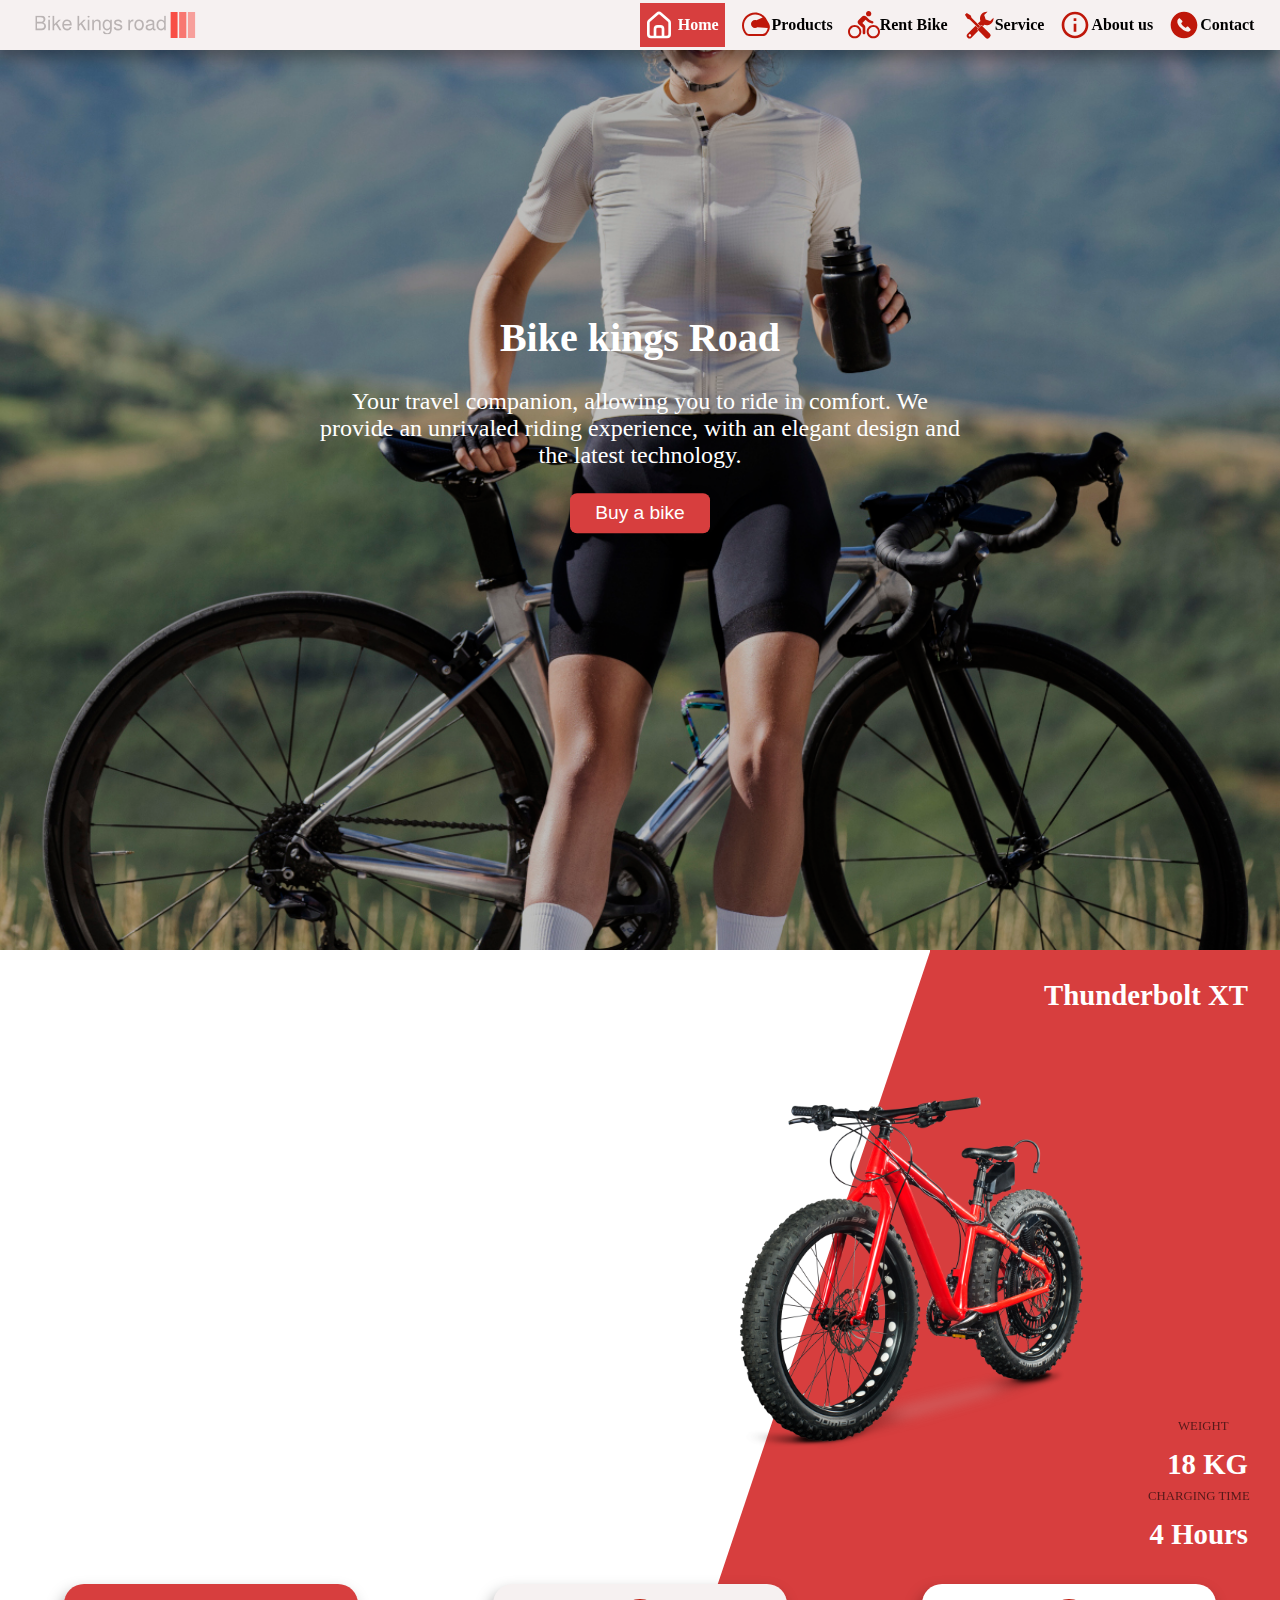
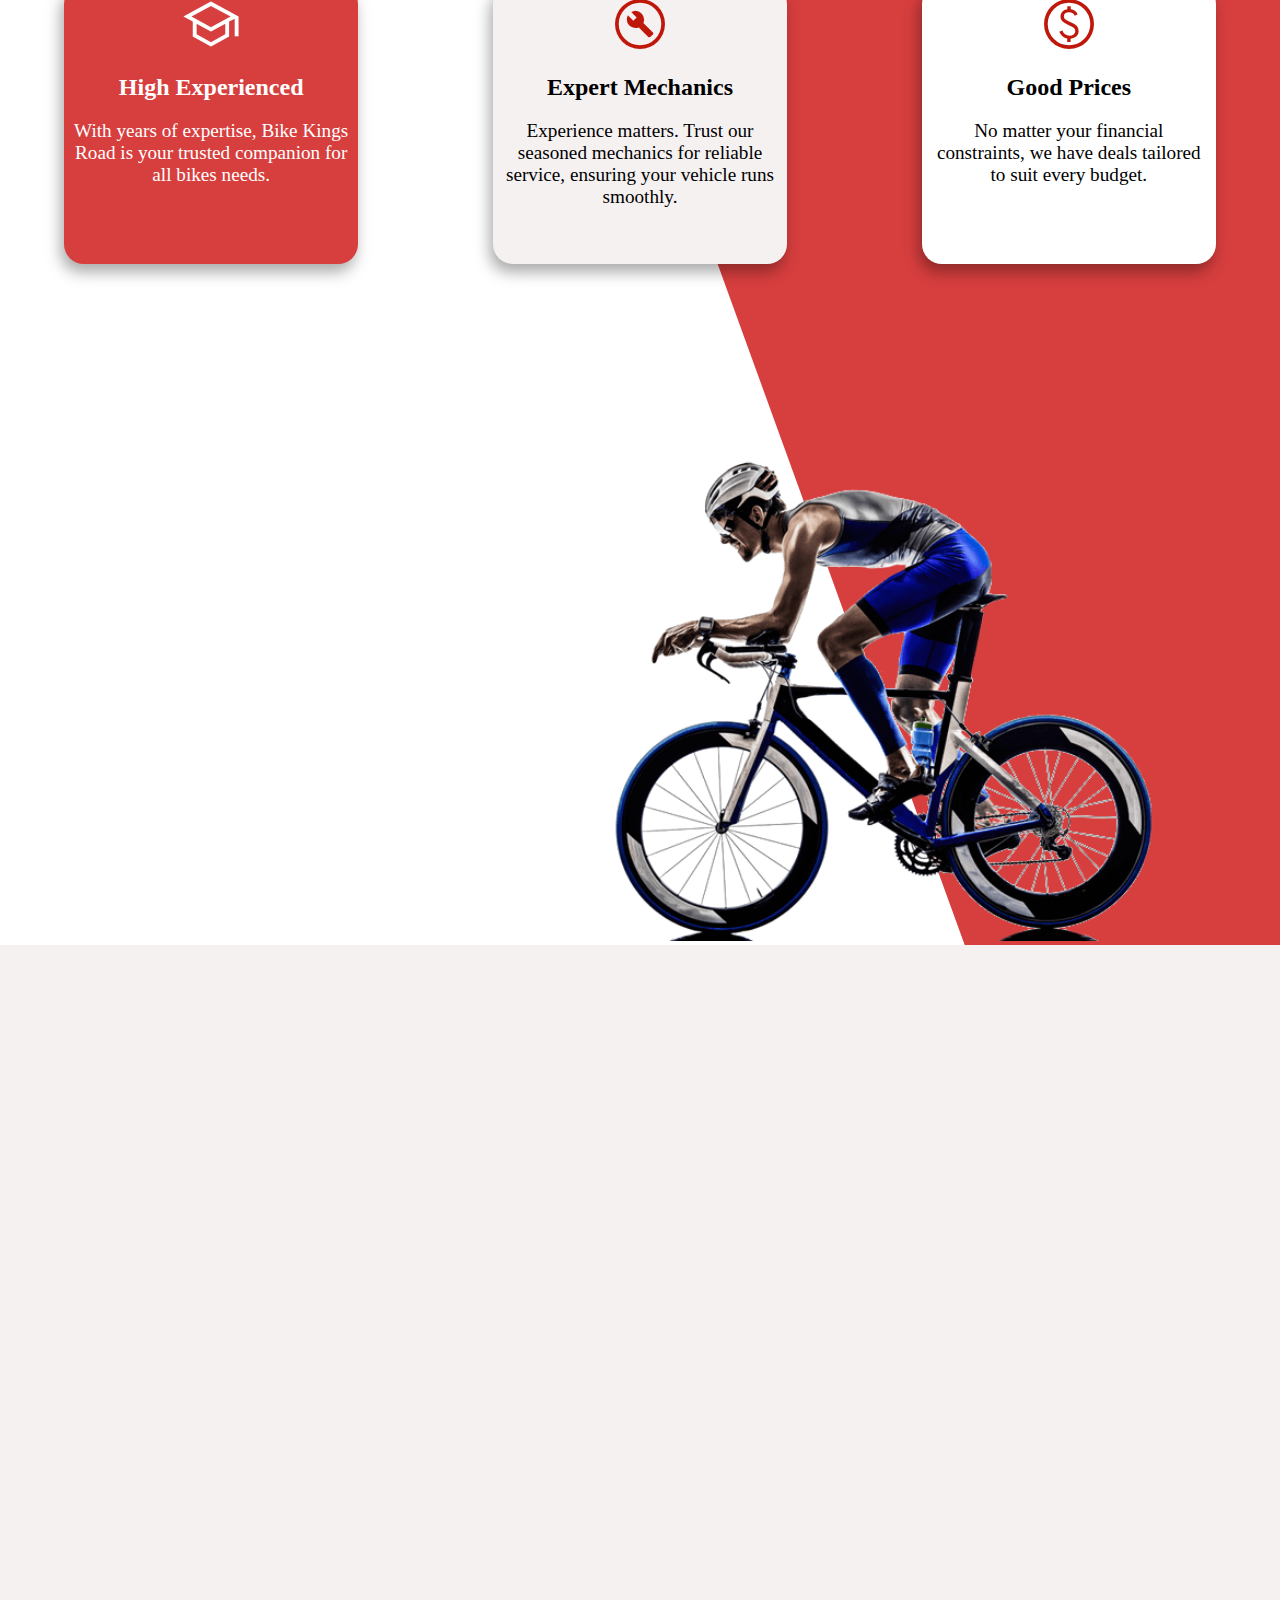
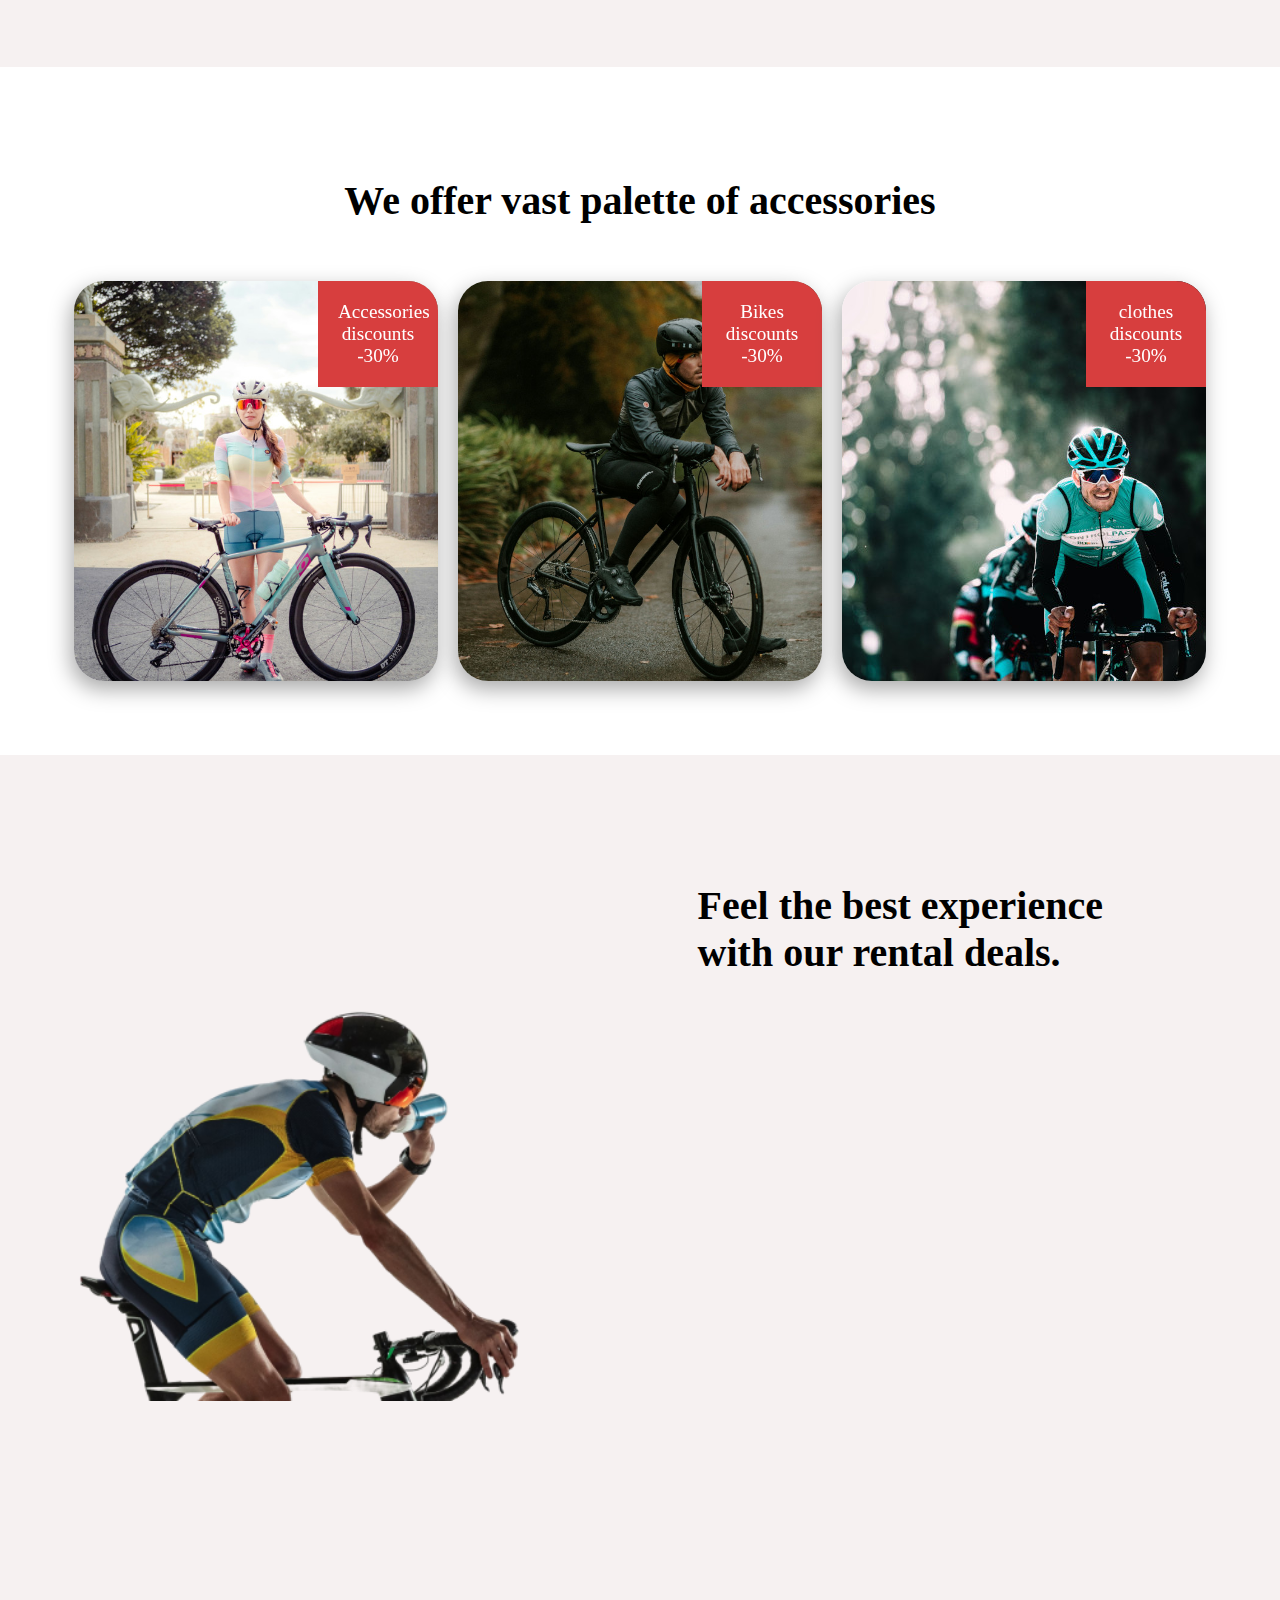
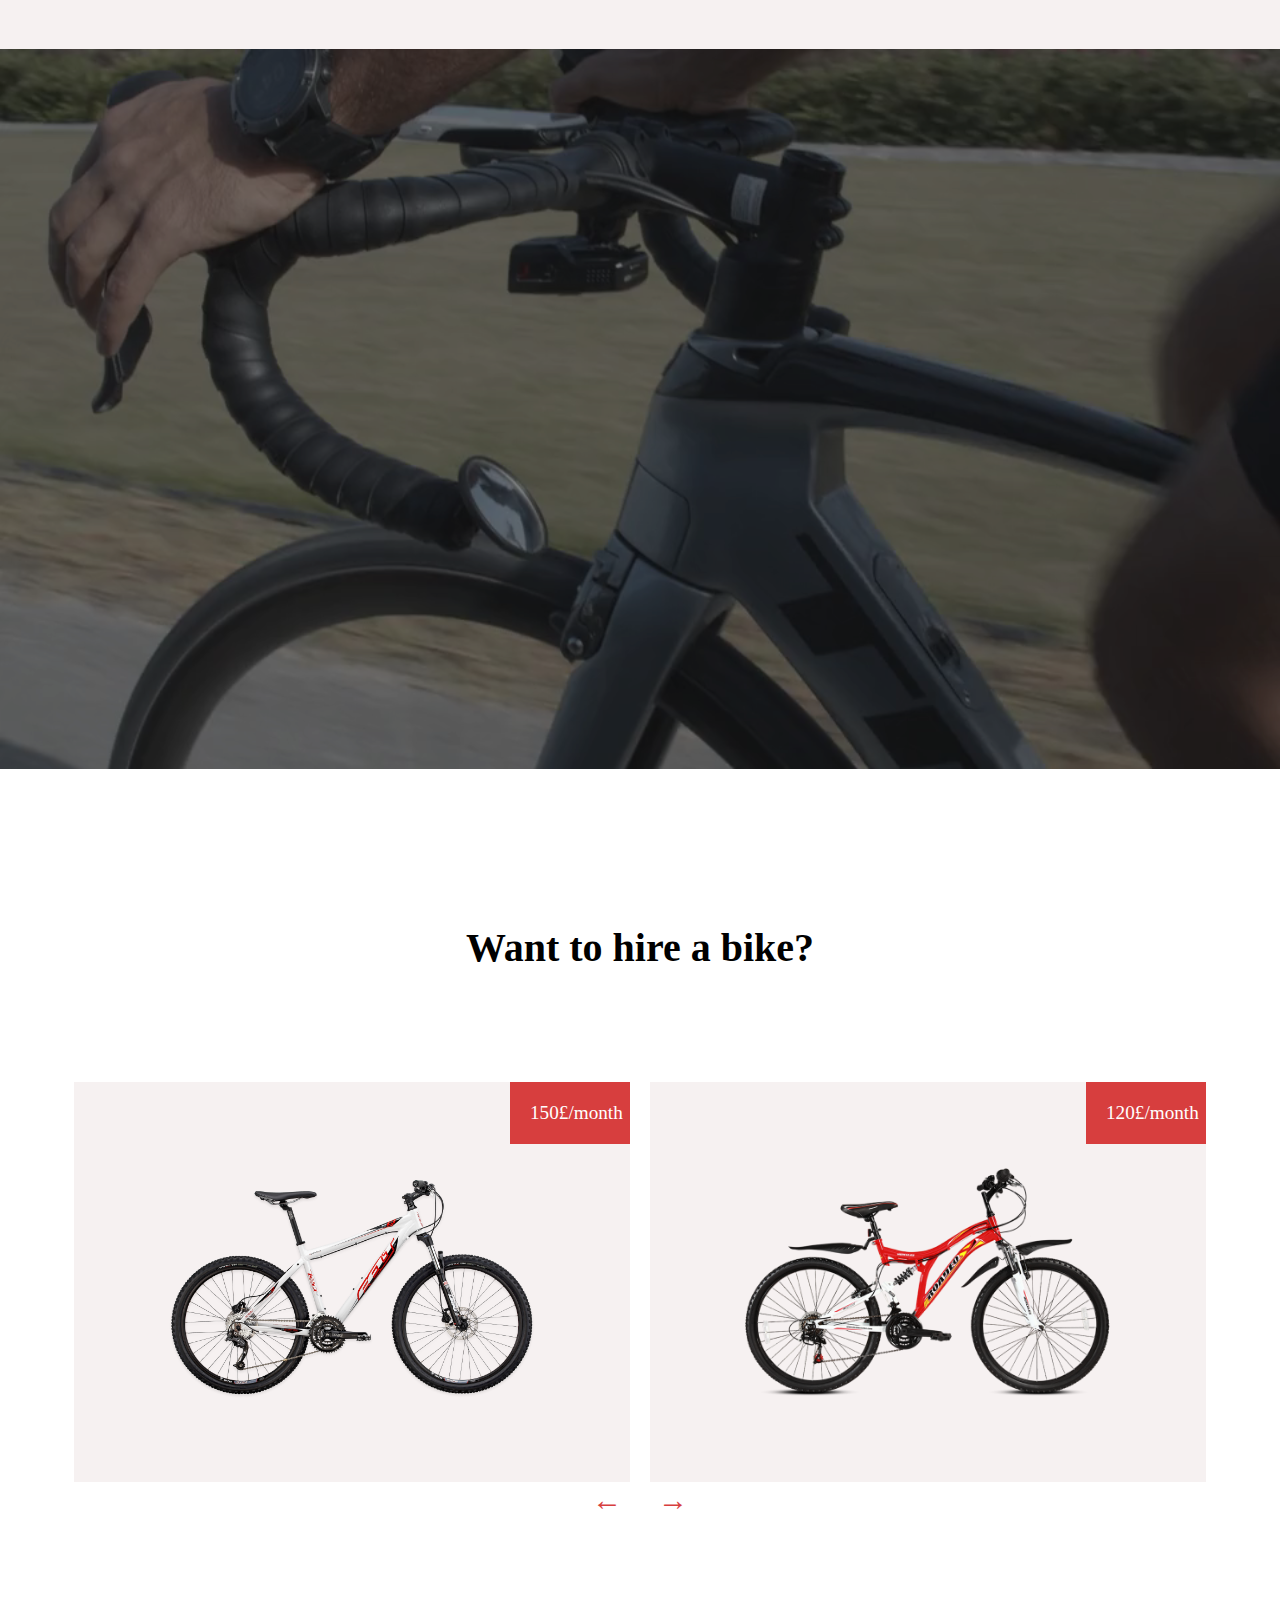
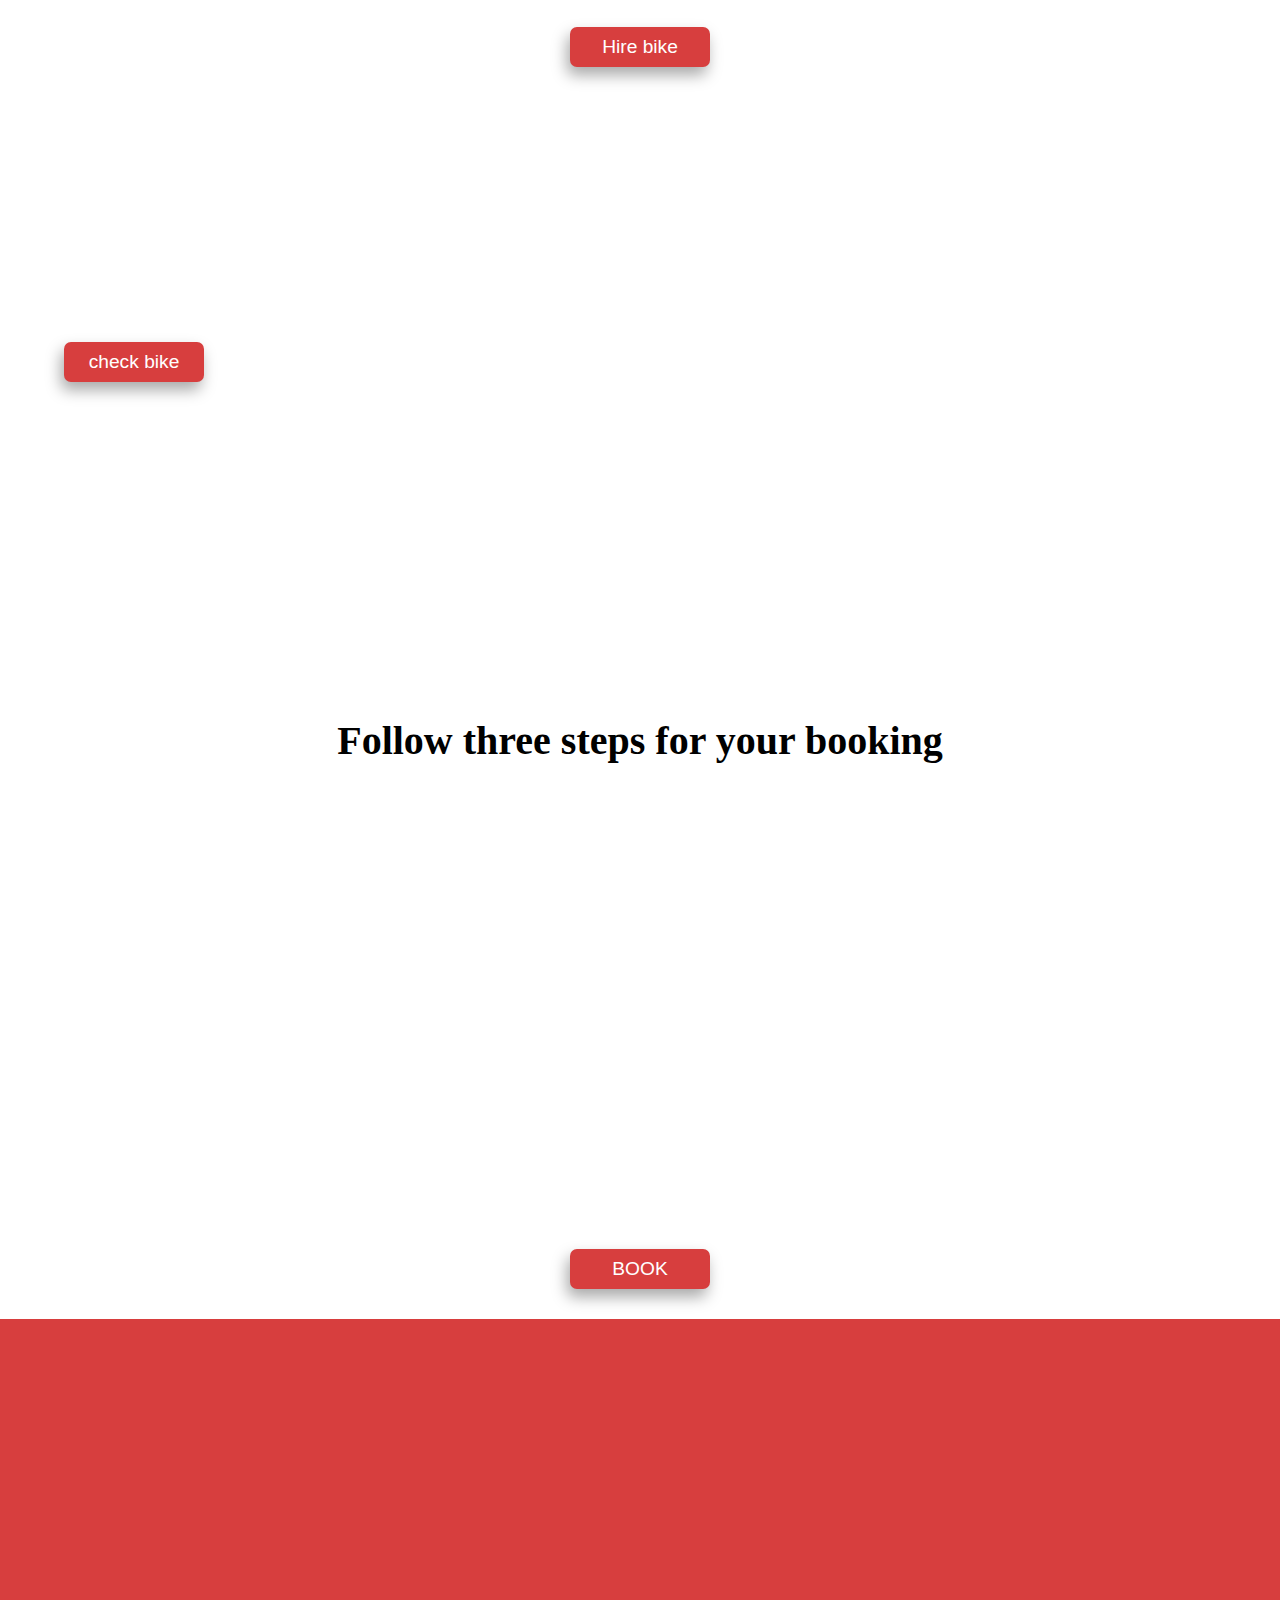
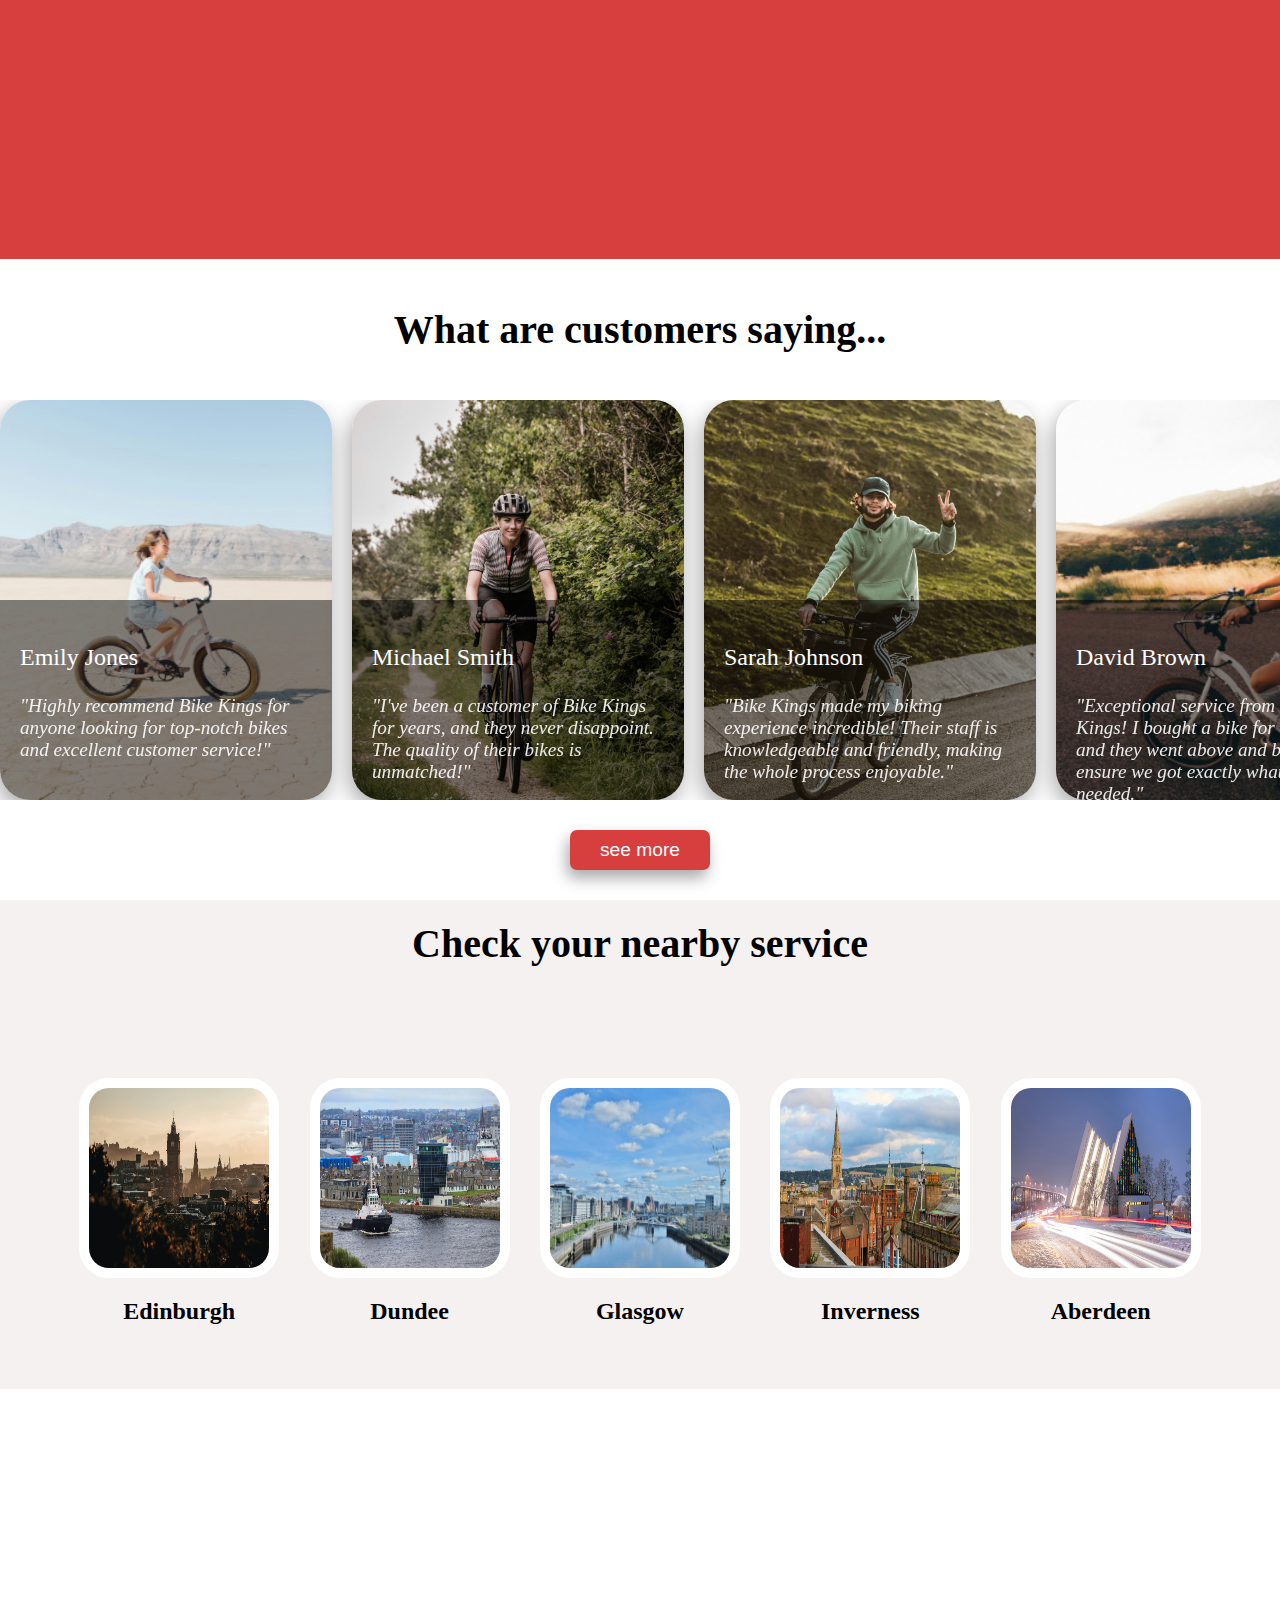
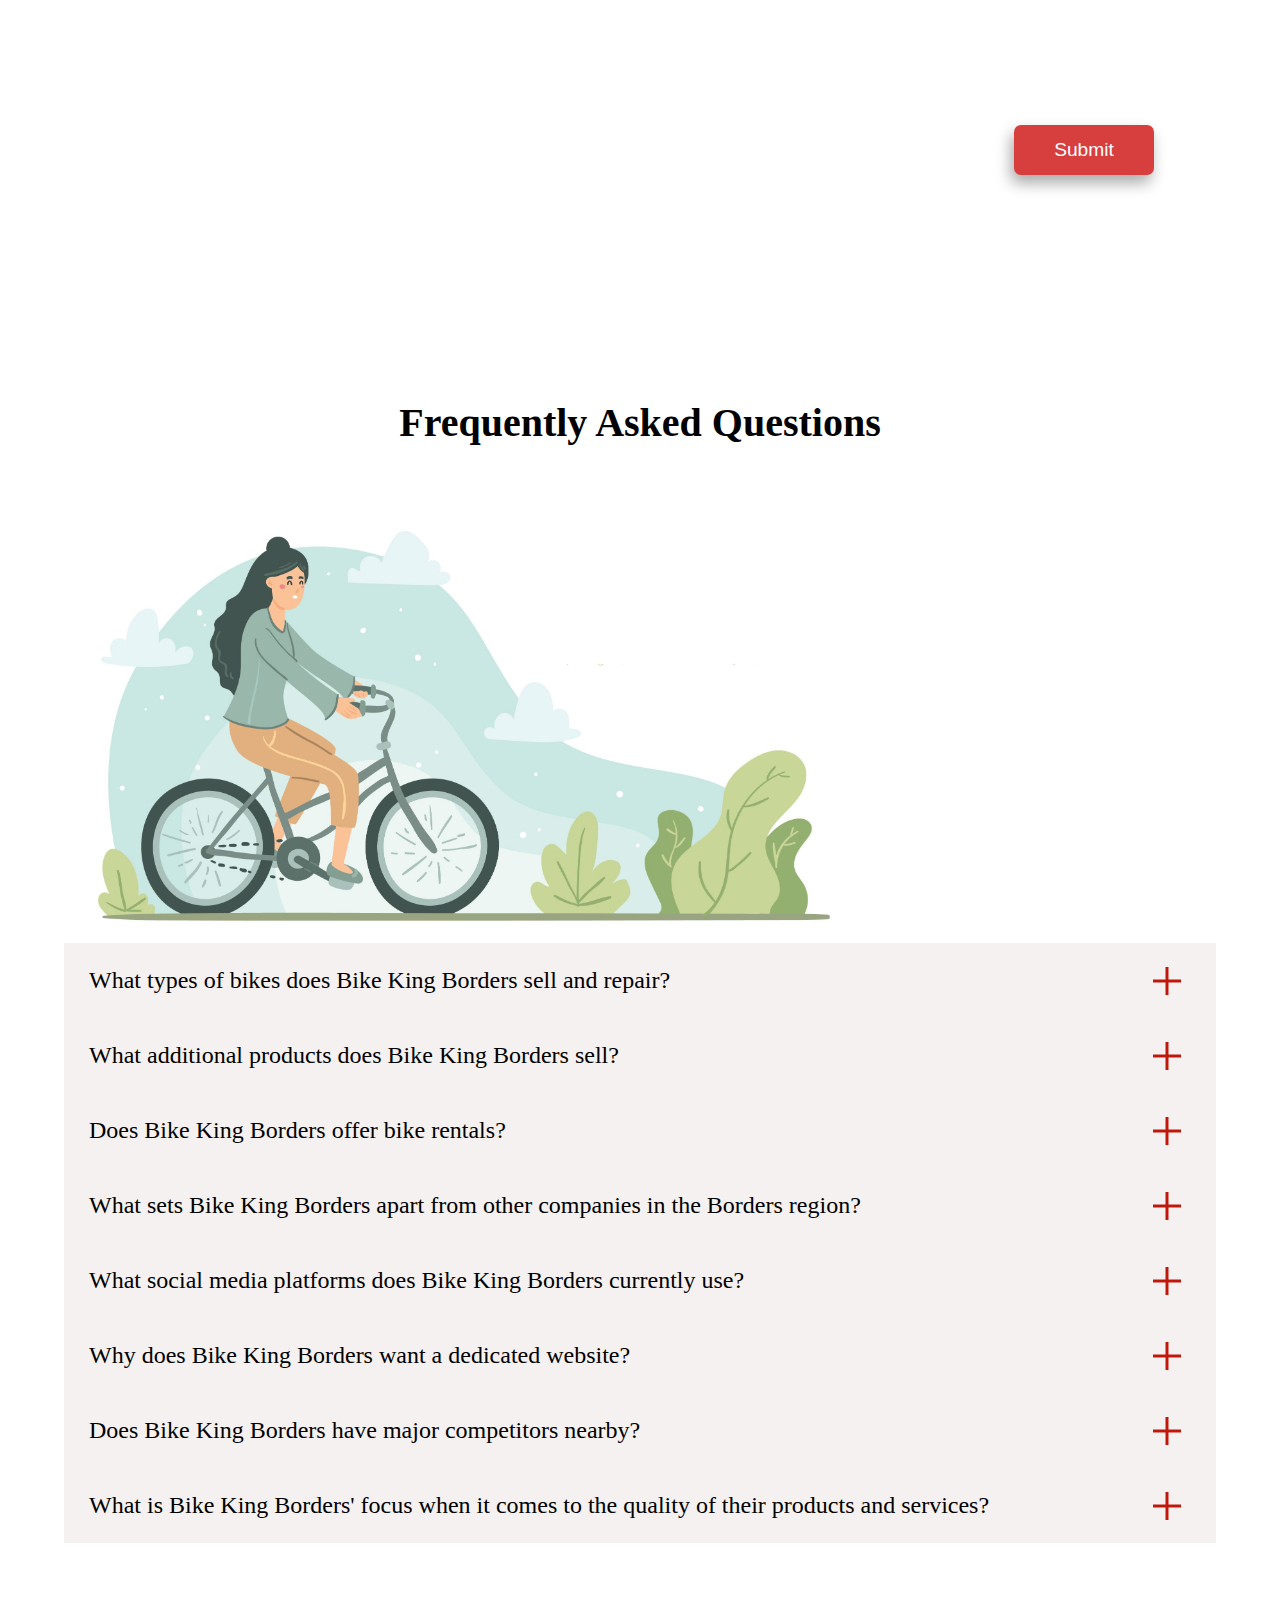
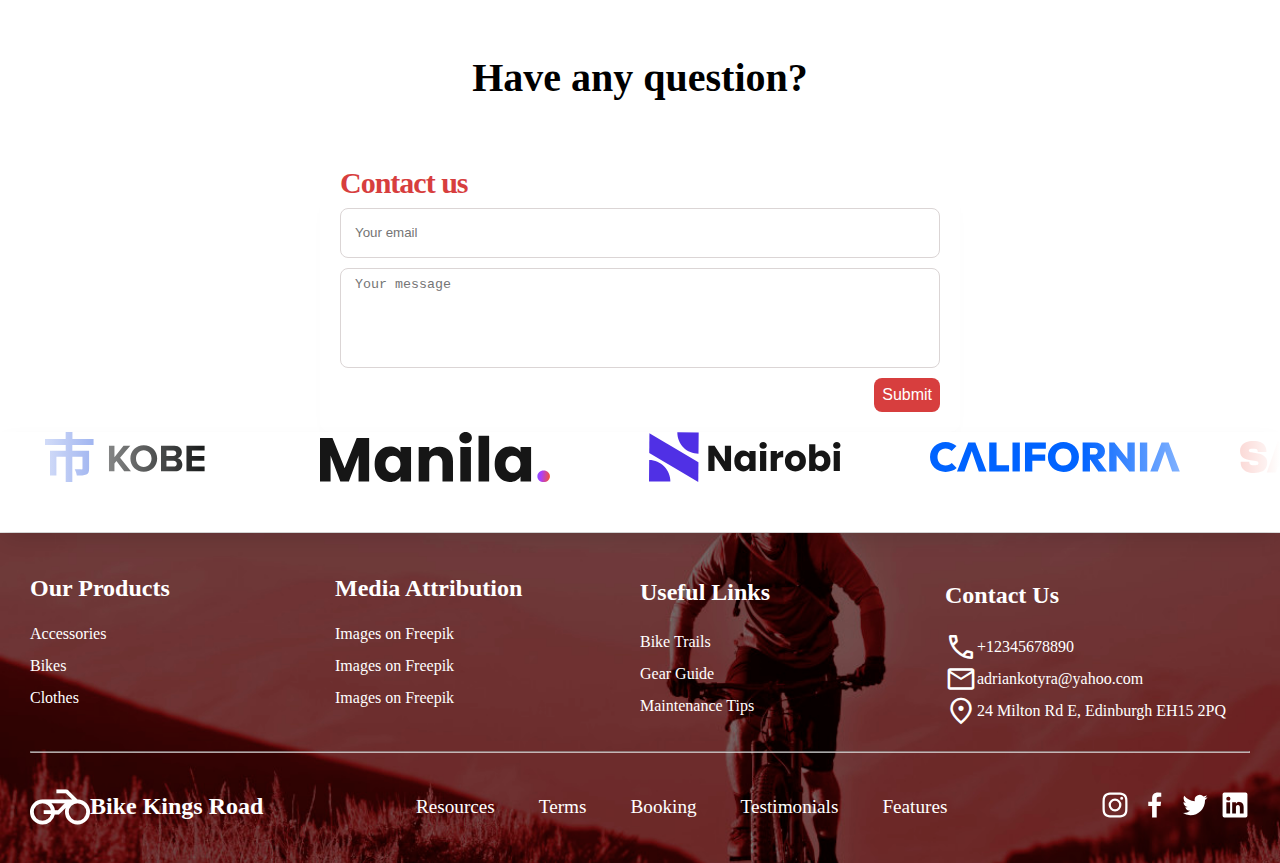
==== commit a711247e: "update" ====
--- a/index.html
+++ b/index.html
@@ -6,7 +6,7 @@
   <title>bike</title>
   <link rel="stylesheet" href="./css/style.css">
   <link rel="stylesheet" href="https://fonts.googleapis.com/css2?family=Material+Symbols+Outlined:opsz,wght,FILL,GRAD@24,400,0,0" />
-  
+  <script src="https://code.jquery.com/jquery-3.7.1.min.js" integrity="sha256-/JqT3SQfawRcv/BIHPThkBvs0OEvtFFmqPF/lYI/Cxo=" crossorigin="anonymous"></script>
 </head>
 
 <body>
@@ -26,7 +26,7 @@
       </label>
     </div>
     <div class="nav-container-box logo-nav-container">
-      <img class="logo" src="./imgs/logo-no-background.svg" alt="">
+      <img class="logo" src="./imgs/logo-no-background-test.svg" alt="">
     </div>
     <div class="nav-conainer">
       
@@ -115,17 +115,46 @@
 
 
   </div>
+ 
   <div class="header-section">
-    <div class="header-container">
-      <div class="text-container">
-        <h1>Bike kings Road</h1>
-        <p>Your travel companion, allowing you to ride in comfort. We provide an unrivaled riding experience, with an elegant design and the latest technology.</p>
-        <a href="bikes.html" target="_blank" >    <button class="btn-custom">Buy a bike</button></a>
-      </div>
-
-    </div>
-  </div>
- 
+    <div class="sliderContainer">
+      <div class="header-container x">
+        <div class="text-container">
+          <h1>Bike kings Road</h1>
+          <p>Your travel companion, allowing you to ride in comfort. We provide an unrivaled riding experience, with an elegant design and the latest technology.</p>
+          <a href="bikes.html" target="_blank" >    <button class="btn-custom">Buy a bike</button></a>
+        </div>
+  
+      </div>
+     
+      <div class="hidden clothes-main-slide">
+        <div class="text-container">
+          <h1>Bike kings Road</h1>
+          <p>Whether you're seeking to enhance performance, increase comfort, or simply add a touch of style to your cycling experience, our collection of accessories has everything you need to take your ride to the next level.</p>
+          <a href="clothes.html" target="_blank" >    <button class="btn-custom">Buy clothes</button></a>
+        </div>
+  
+      </div>
+      <div class="hidden accessories-main-slide">
+        <div class="text-container">
+          <h1>Bike kings Road</h1>
+          <p>Whether you're a dedicated road warrior, a trailblazing mountain biker, or a casual rider exploring scenic routes, our collection of cycling clothing is designed to keep you comfortable, protected, and looking your best on every ride.</p>
+          <a href="accessories.html" target="_blank" >    <button class="btn-custom accessories-btn-top">Buy accessories</button></a>
+        </div>
+  
+      </div>
+      <div class="hidden service-main-slide">
+        <div class="text-container">
+          <h1>Bike kings Road</h1>
+          <p>Our repair service is ensuring that every cyclist enjoys a smooth and safe ride.</p>
+          <a href="service.html" target="_blank" >    <button class="btn-custom accessories-btn-top">get repaired</button></a>
+        </div>
+  
+      </div>
+    </div>
+  
+  </div>
+
   <div class="section top_section">
   
     <div class="part-section part-section-top-fist">
--- a/css/style.css
+++ b/css/style.css
@@ -28,7 +28,11 @@
   top: 40%;
   transform: translate(-50%, -50%);
 }
+.accessories-btn-top {
+  height: 60px !important;
+}
 .header-section {
+  position: relative;
   width: 100%;
   height: 100vh;
 }
@@ -39,7 +43,20 @@
   background-repeat: no-repeat;
   background-position: center;
   background-size: cover;
-  background-image: url("../imgs/cycling-feedback3.jpg");
+  background-image: url("../imgs/professional-cyclist-wo.jpg") 
+}
+.clothes-main-slide {
+  background-position: center;
+  background-image: url("../imgs/cycling-feedback3.jpg") !important;
+
+}
+.accessories-main-slide {
+  background-position: center;
+  background-image: url("../imgs/front-view-kids-with-bike-outdoors.jpg") !important
+}
+.service-main-slide {
+  background-position: center;
+  background-image: url("../imgs/repair-bike.jpg") !important
 }
 .time-col {
   cursor: pointer;
@@ -496,6 +513,9 @@
   width: 100%;
   height: 100%;
 }
+.service-grid-row p {
+  opacity: 70%;
+}
 .service-grid-row img {
   border-radius: 30px;
   object-fit: cover;
@@ -534,7 +554,7 @@
 }
 .top-about-text h1,
 .top-contact h1 {
-  animation: subPagesAnimationText 0.8s forwards;
+  
 }
 .top-about-text {
   padding-top: 100px;
@@ -544,7 +564,7 @@
 
 .top-about-text p,
 .form-container {
-  animation: subPagesAnimationImg 0.8s forwards;
+  
   font-size: var(--paragraph-small-wide-screen);
 }
 .top-about {
@@ -808,12 +828,49 @@
 .img-container-about {
   margin-right: 5%;
 }
+.bikes-rent-road {
+  background-image: url("../imgs/rent-hire (3).jpg");
+}
+.bikes-rent-mountain {
+  background-image: url("../imgs/rent-hire (2).jpg");
+}
+.bikes-rent-hybrid {
+  background-image: url("../imgs/rent-hire (1).jpg");
+
+}
+.about-sec {
+  background-image: url("../imgs/about-bg.jpg");
+}
+.repair-sec {
+  background-position: top !important;
+  background-image: url("../imgs/big-accessories.jpg");
+}
+.contact-sub-top {
+  background-image: url("../imgs/professional-cyclist-woman.jpg");
+ 
+}
+
 .text-hire {
-  animation: subPagesAnimationText 0.8s forwards;
-  padding-right: 15%;
-}
-
+  width: 70% !important;
+}
+.text-hire .header {
+  color: white !important;
+}
+
+.text-hire > * {
+  color: white;
+}
+.hire-bikes-top h1{
+  color: white;
+}
 .hire-bikes-top {
+  background-attachment: fixed;
+  height: 90vh;
+  background-size: cover;
+  background-position: center;
+  background-repeat: no-repeat;
+  margin: auto;
+  text-align: center;
   padding: 5% 0;
 }
 .videoTextAnimation {
@@ -825,9 +882,7 @@
   height: 500px;
   object-fit: contain;
 }
-.hire-bikes-top > * {
-  width: 50%;
-}
+
 
 .service-cities-container img {
   border: 10px solid rgb(255, 255, 255);
@@ -898,10 +953,11 @@
   height: 60px;
 }
 .hamburger {
+  top: 5px;
   width: 40px;
   height: 40px;
   position: absolute;
-  right: 0;
+  right: 5px;
   display: none;
 }
 .top_section {
@@ -954,15 +1010,16 @@
   font-size: var(--paragraph-small-wide-screen);
   color: white;
 }
+
 .contact-address-container {
   background-color: var(--bg-gray);
 }
 .top-contact img {
+  display: block;
   padding-left: 5%;
   object-fit: cover;
-  width: 100%;
-
-  margin: 0 0 0 auto;
+  width: 400px;
+  margin: auto;
 }
 .top-contact h1 {
   padding-bottom: 10%;
@@ -1121,6 +1178,7 @@
   font-weight: 800;
 }
 .logo-nav-container {
+
   display: flex;
 
   justify-content: left;
@@ -1241,7 +1299,7 @@
   align-items: center;
   flex-wrap: wrap;
   align-content: center;
-  gap: 40px;
+  gap: 15px;
   display: flex;
   flex-direction: row;
 }
@@ -1271,7 +1329,7 @@
   box-shadow: -3px 8px 15px 0px rgba(0, 0, 0, 0.34);
   -webkit-box-shadow: -3px 8px 15px 0px rgba(0, 0, 0, 0.34);
   -moz-box-shadow: -3px 8px 15px 0px rgba(0, 0, 0, 0.34);
-
+  padding: 0 2%;
   font-weight: 600;
   z-index: 999;
   margin: auto;
@@ -1541,12 +1599,12 @@
   margin-left: 40px;
 }
 .hire-bike-part-1 img {
-  /* box-shadow: var(--shadow-box); */
+ 
   display: block;
   margin: auto;
   object-fit: contain;
-  width: 60%;
-  height: 60%;
+  width: 50%;
+  height: 50%;
 }
 .hire-bike-part-1 {
   width: 600px;
@@ -1665,20 +1723,37 @@
   background-size: cover;
   background-position: center;
 }
+.top-sub-pages-text, .text-hire{
+
+  width: 100%;
+  top: 50%;
+ left: 50%;
+  position: absolute;
+  animation: subPagesAnimationText 0.6s forwards;
+}
 .top-sub-pages h1 {
-  animation: subPagesAnimationText 0.6s forwards;
-  width: 50%;
-  display: block;
-  padding: 10vh 0 0 0;
-  margin: auto;
-}
-.top-sub-pages img {
-  animation: subPagesAnimationImg 0.6s forwards;
-  object-fit: contain;
-  width: 650px;
-  height: 500px;
+
+ 
+}
+.bikes-sub-top {
+  background-position-y: center;
+  background-image: url("../imgs/man-mountain-biking-equipment.jpg");
+}
+.accessories-sub-top {
+  background-position-y: center;
+  background-image: url("../imgs/close-up-person-with-electric-bike.jpg");
+}
+.clothes-sub-top {
+  background-position-y: center;
+  background-image: url("../imgs/man-cycling-outdoors-with-his-bike.jpg");
 }
 .top-sub-pages {
+  background-attachment: fixed;
+  background-repeat: no-repeat;
+  height: 90vh;
+  color: white;
+  background-size: cover;
+  
   padding: 5% 0;
   text-align: center;
   margin: auto;
@@ -2174,7 +2249,7 @@
 }
 .logo {
   transform: scale(0.9);
-  width: 80px;
+  width: 180px;
   height: 50px;
 }
 .bike-card img {
@@ -2458,6 +2533,10 @@
   width: 80%;
   height: 80%;
   background-color: white;
+}
+.modal-accessories {
+  background-size: contain !important;
+  height: 40vh !important;
 }
 .modal-container-box {
   overflow-y: scroll;
@@ -2746,6 +2825,69 @@
   width: 300px;
   height: 200px;
 }
+
+/*  slider  */
+.hidden{
+  display: none !important
+}
+
+.sliderContainer{
+    display: flex;
+    justify-content: center;
+    position: absolute;
+    width: 100%;
+    height: 100%;
+  
+    background-color: #ffffff;
+   
+}
+
+
+
+.sliderContainer>div{
+    display: flex;
+    justify-content: center;
+    align-items: center;
+    position: absolute;
+    width: 100%;
+    height: 100%;
+    color: #fff;
+    font-size: 25px;
+    background-size: cover;
+}
+
+
+/* .sliderContainer>div:first-of-type{
+    background-image: url('./imgs/about-bg.jpg')
+}
+
+.sliderContainer>div:nth-of-type(2){
+  background-image: url('./imgs/about-bg.jpg')
+}
+
+.sliderContainer>div:nth-of-type(3){
+  background-image: url('./imgs/about-bg.jpg')
+}
+
+.sliderContainer>div:last-of-type{
+  background-image: url('./imgs/about-bg.jpg')
+} */
+
+
+.magicStartLoop{
+  animation: in 800ms ease
+}
+
+@keyframes in{
+  0%{
+    right: -1513.2px
+  }
+
+  100%{
+    right: 0
+  }
+}
+
 
 @media screen and (max-width: 1050px) {
   .rent-bikes-col-container {
@@ -3014,6 +3156,9 @@
   .bootom-text-top2 {
     top: 40%;
   }
+  .logo {
+    width: 140px;
+  }
   .text-section-top {
     padding-top: 0;
   }
@@ -3052,6 +3197,12 @@
   }
 }
 @media screen and (max-width: 850px) {
+  .hire-bikes-top, .top-sub-pages, .header-section {
+    height: 60vh;
+  }
+  .top-sub-pages-text, .text-hire {
+    top: 30%;
+  }
   .rent-bikes-col-container {
     background-size: 100%;
     height: 300px;
@@ -3284,6 +3435,9 @@
     animation: unset;
     right: unset;
     left: unset;
+  }
+  .modal-accessories {
+    background-size: 70% !important;
   }
   .about_container_about > * {
     width: 100%;
@@ -3517,11 +3671,11 @@
 }
 @keyframes subPagesAnimationText {
   0% {
-    transform: translateX(-15%);
+    transform: translate(-35%,-50%);
     opacity: 50%;
   }
   100% {
-    transform: translateX(0%);
+    transform: translate(-50%, -50%);
     opacity: 100%;
   }
 }
@@ -3601,8 +3755,8 @@
 .slider {
   position: relative;
   width: 50%;
-
-  margin: 50px auto 50px;
+  padding: 5%;
+  margin: auto;
   user-select: none;
   touch-action: pan-y;
 }
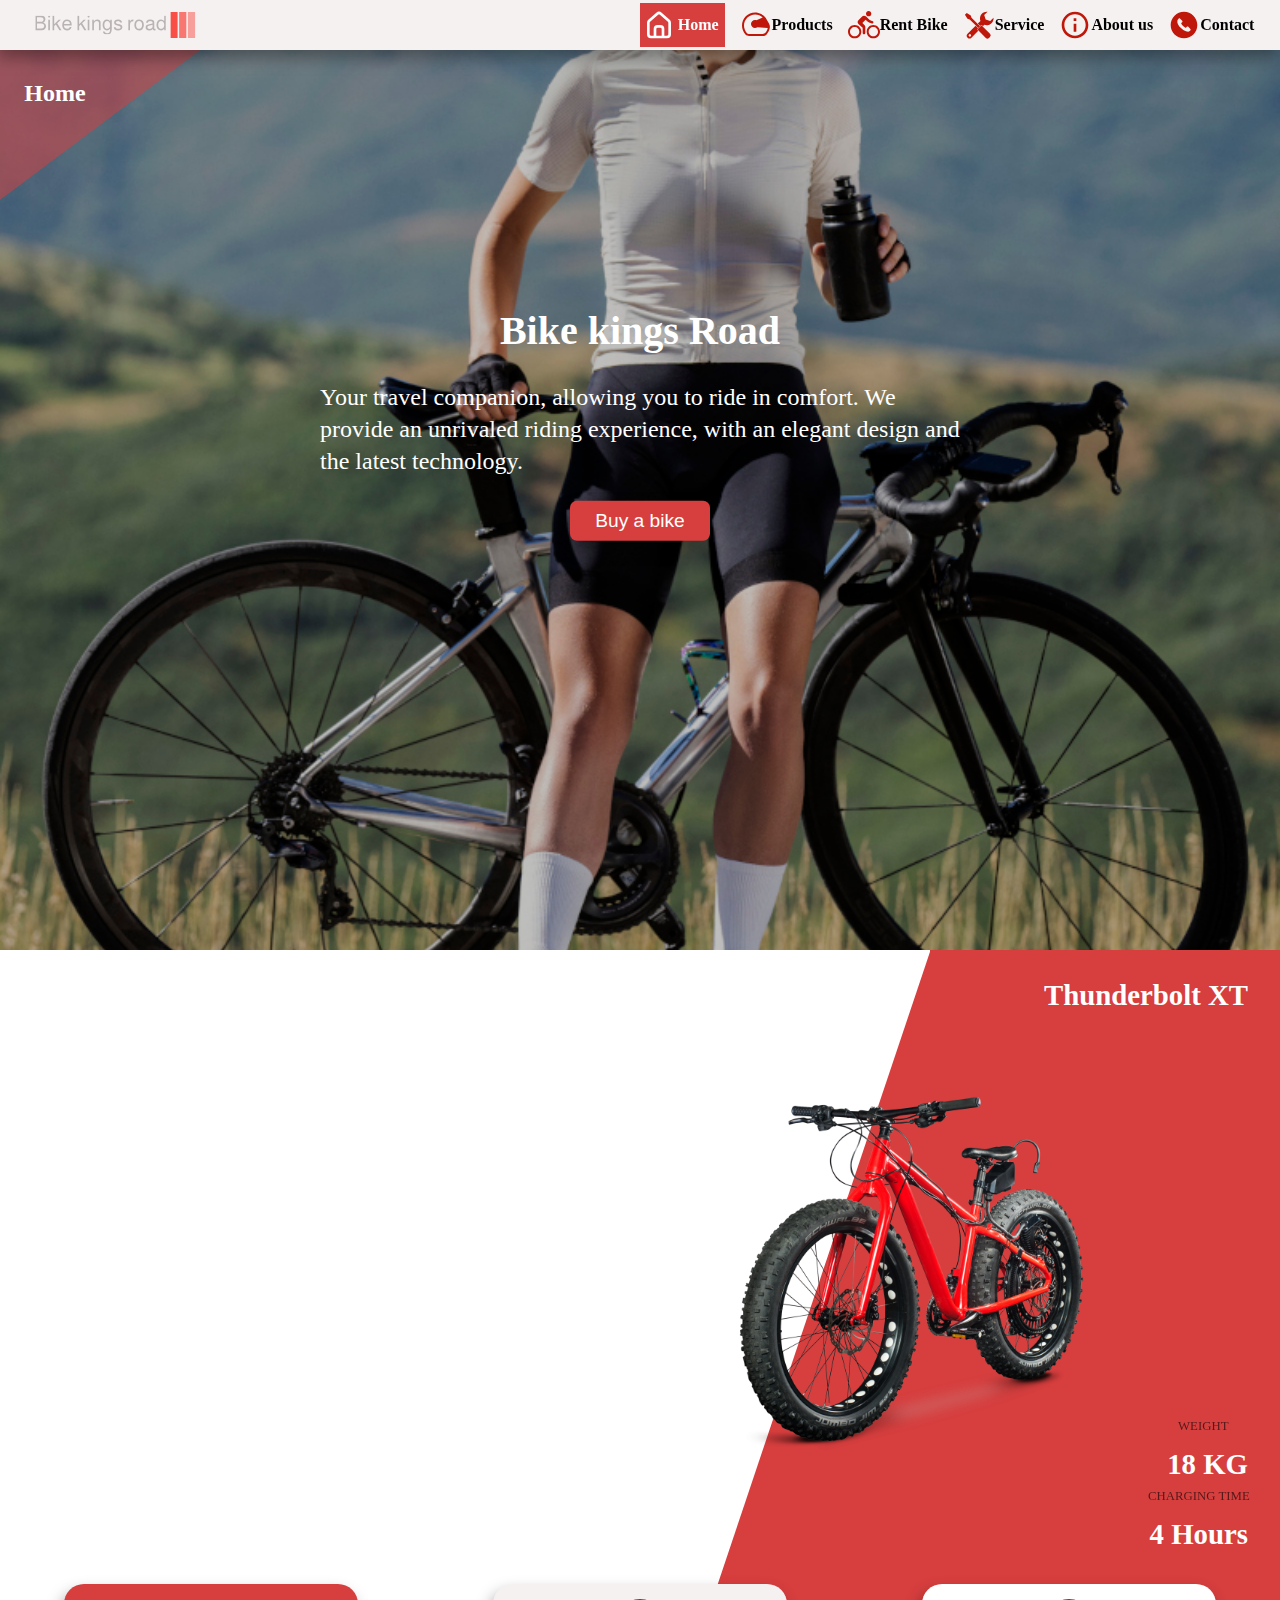
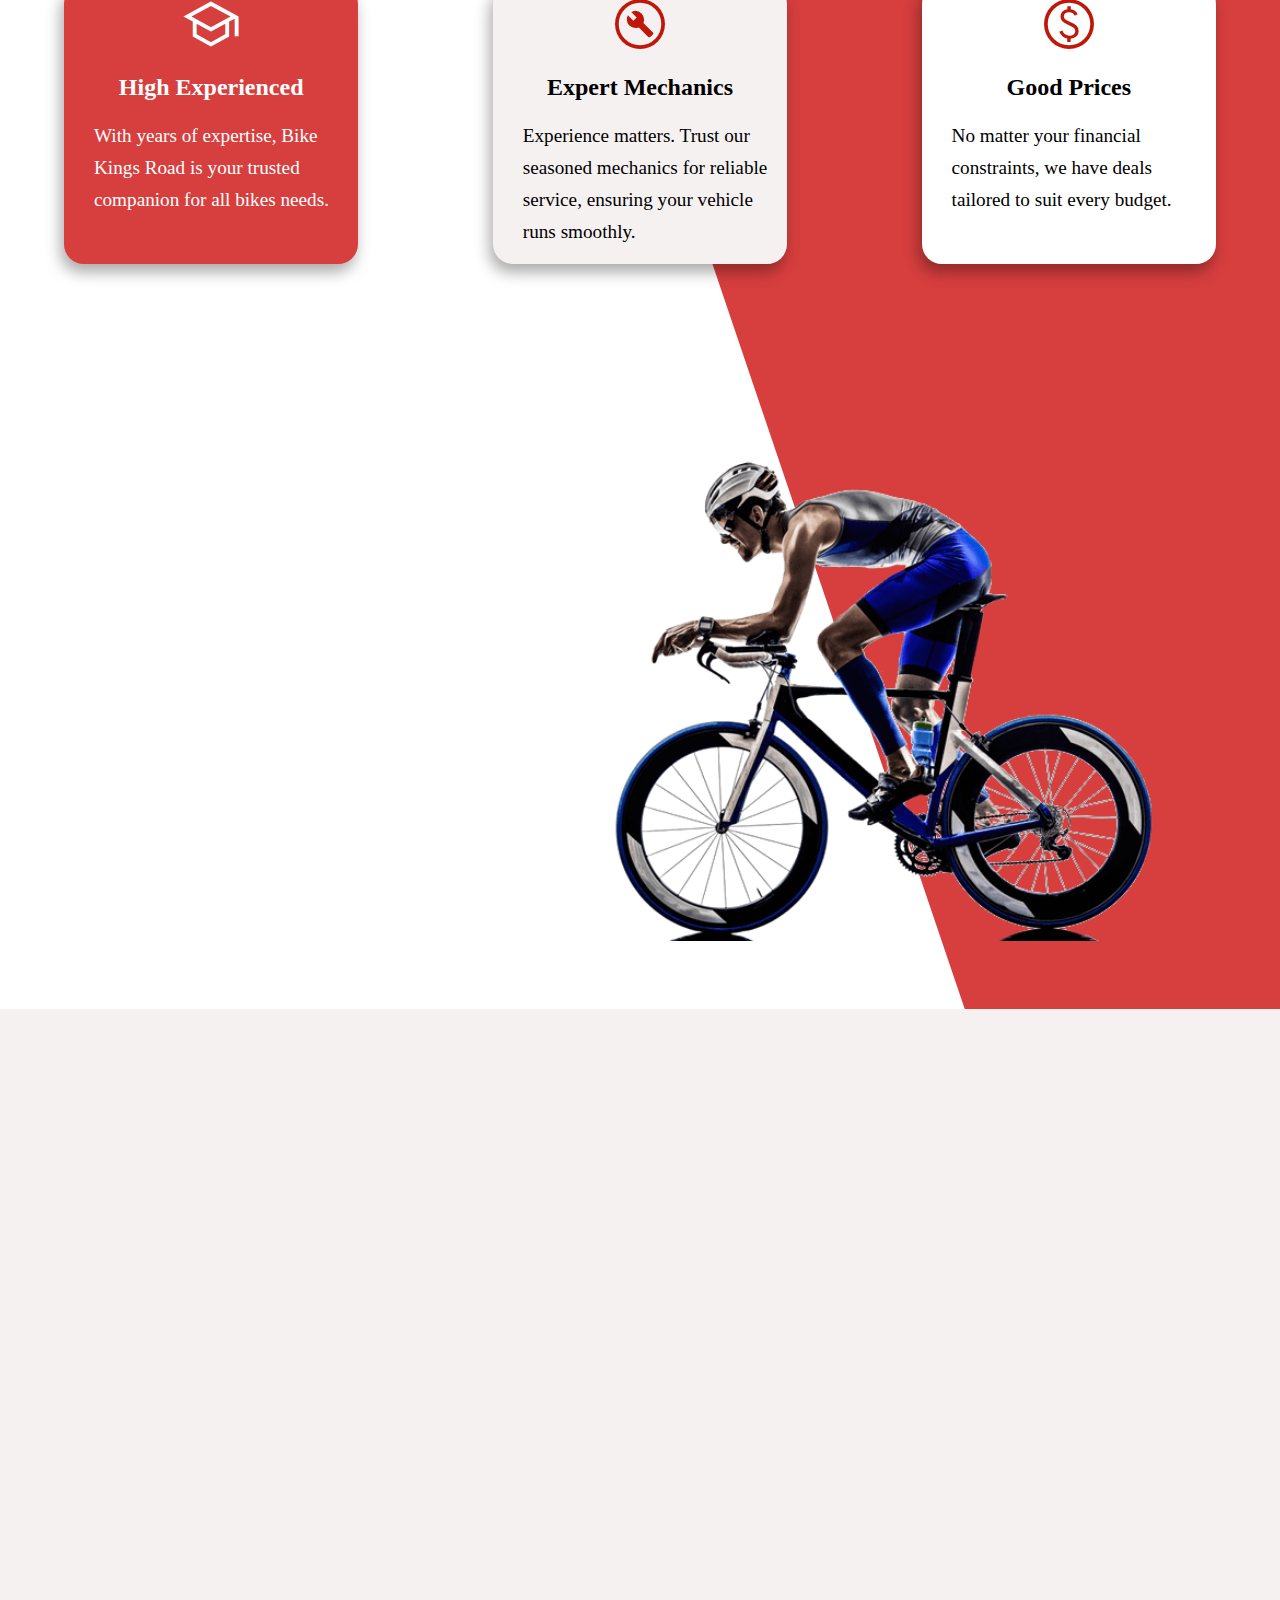
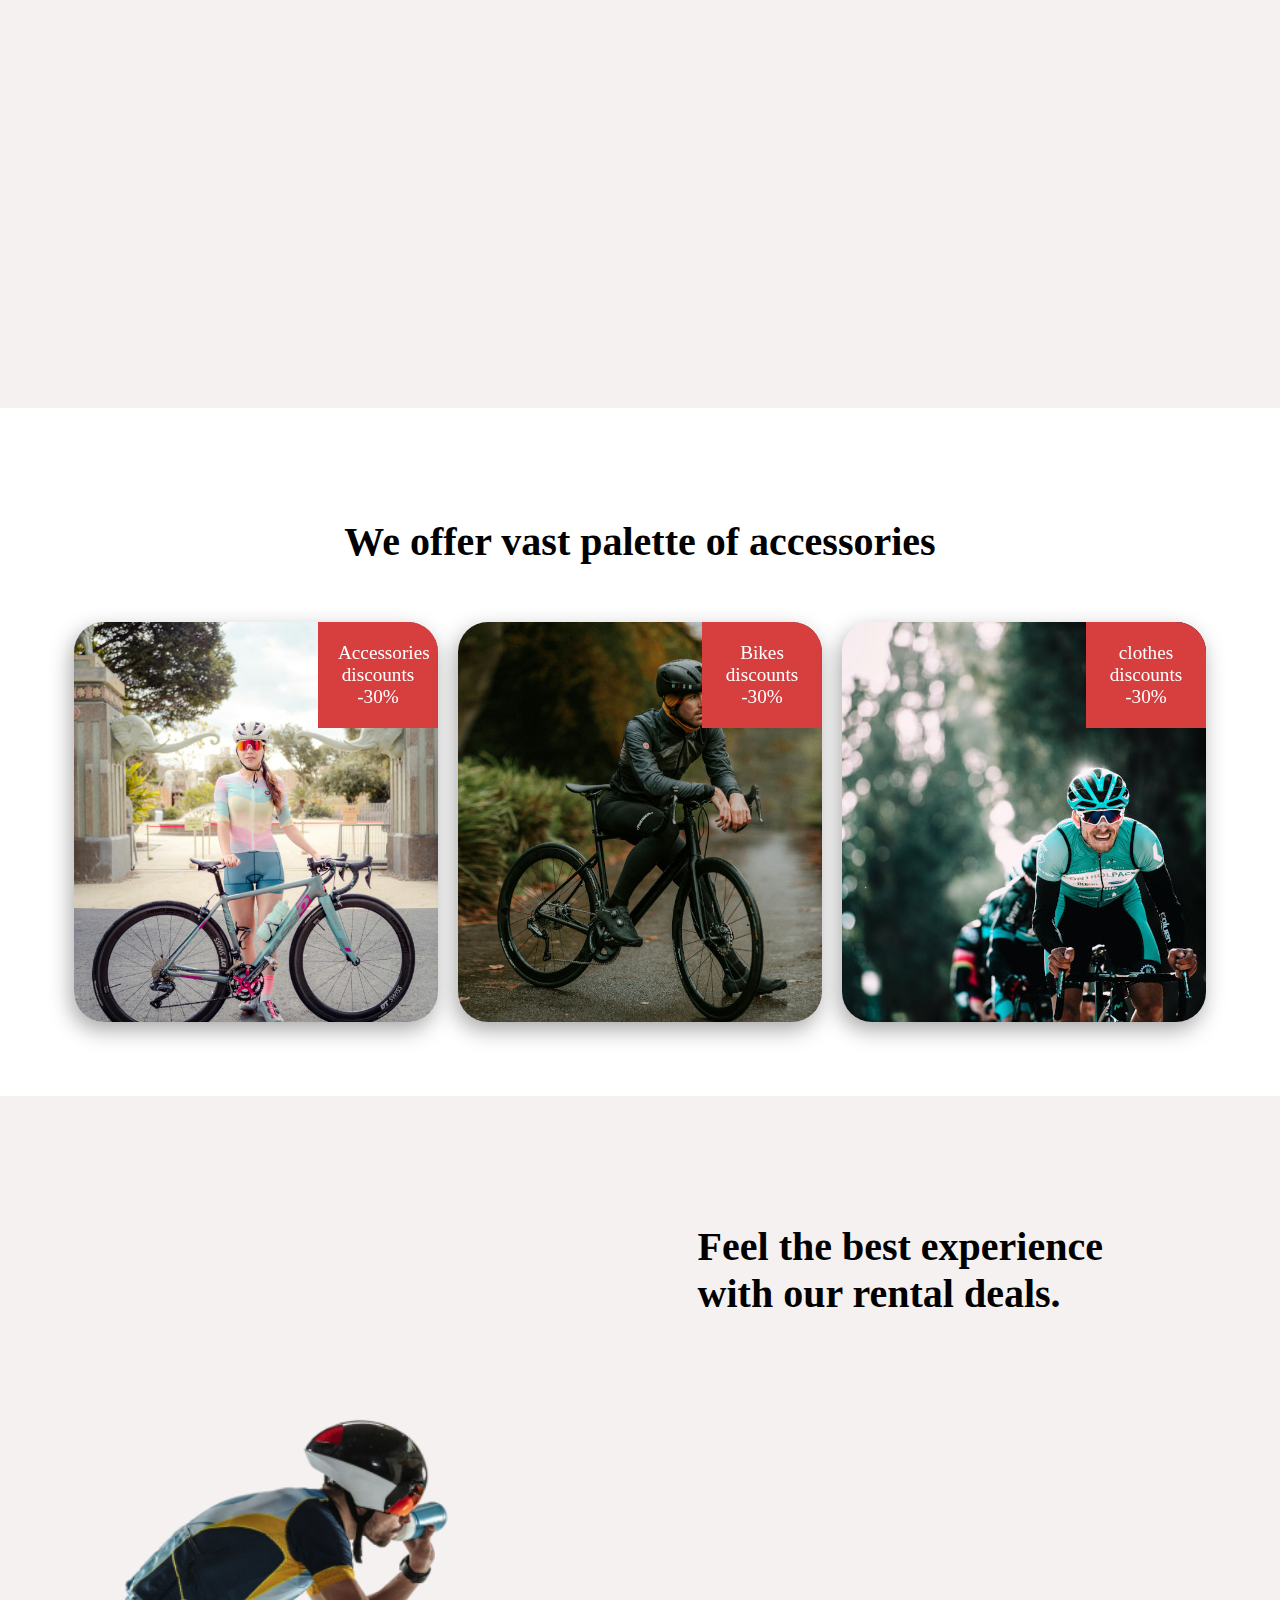
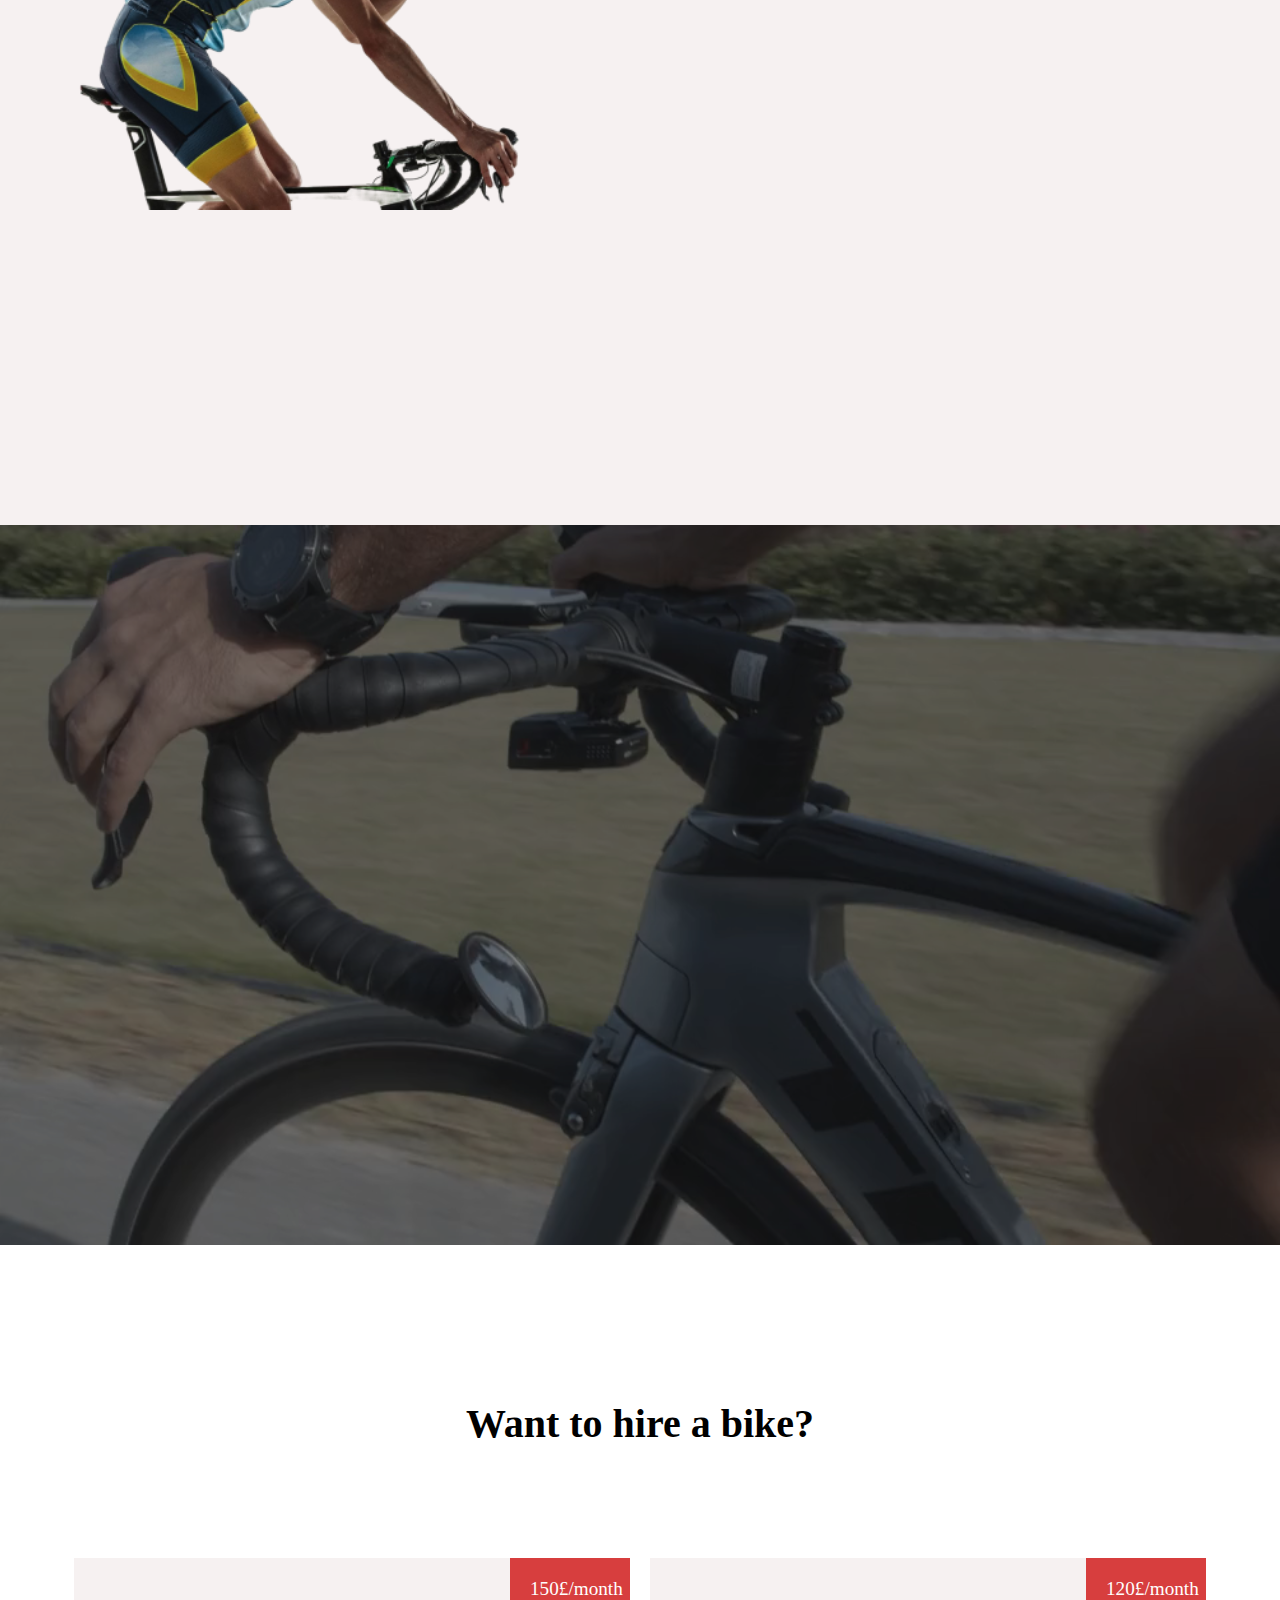
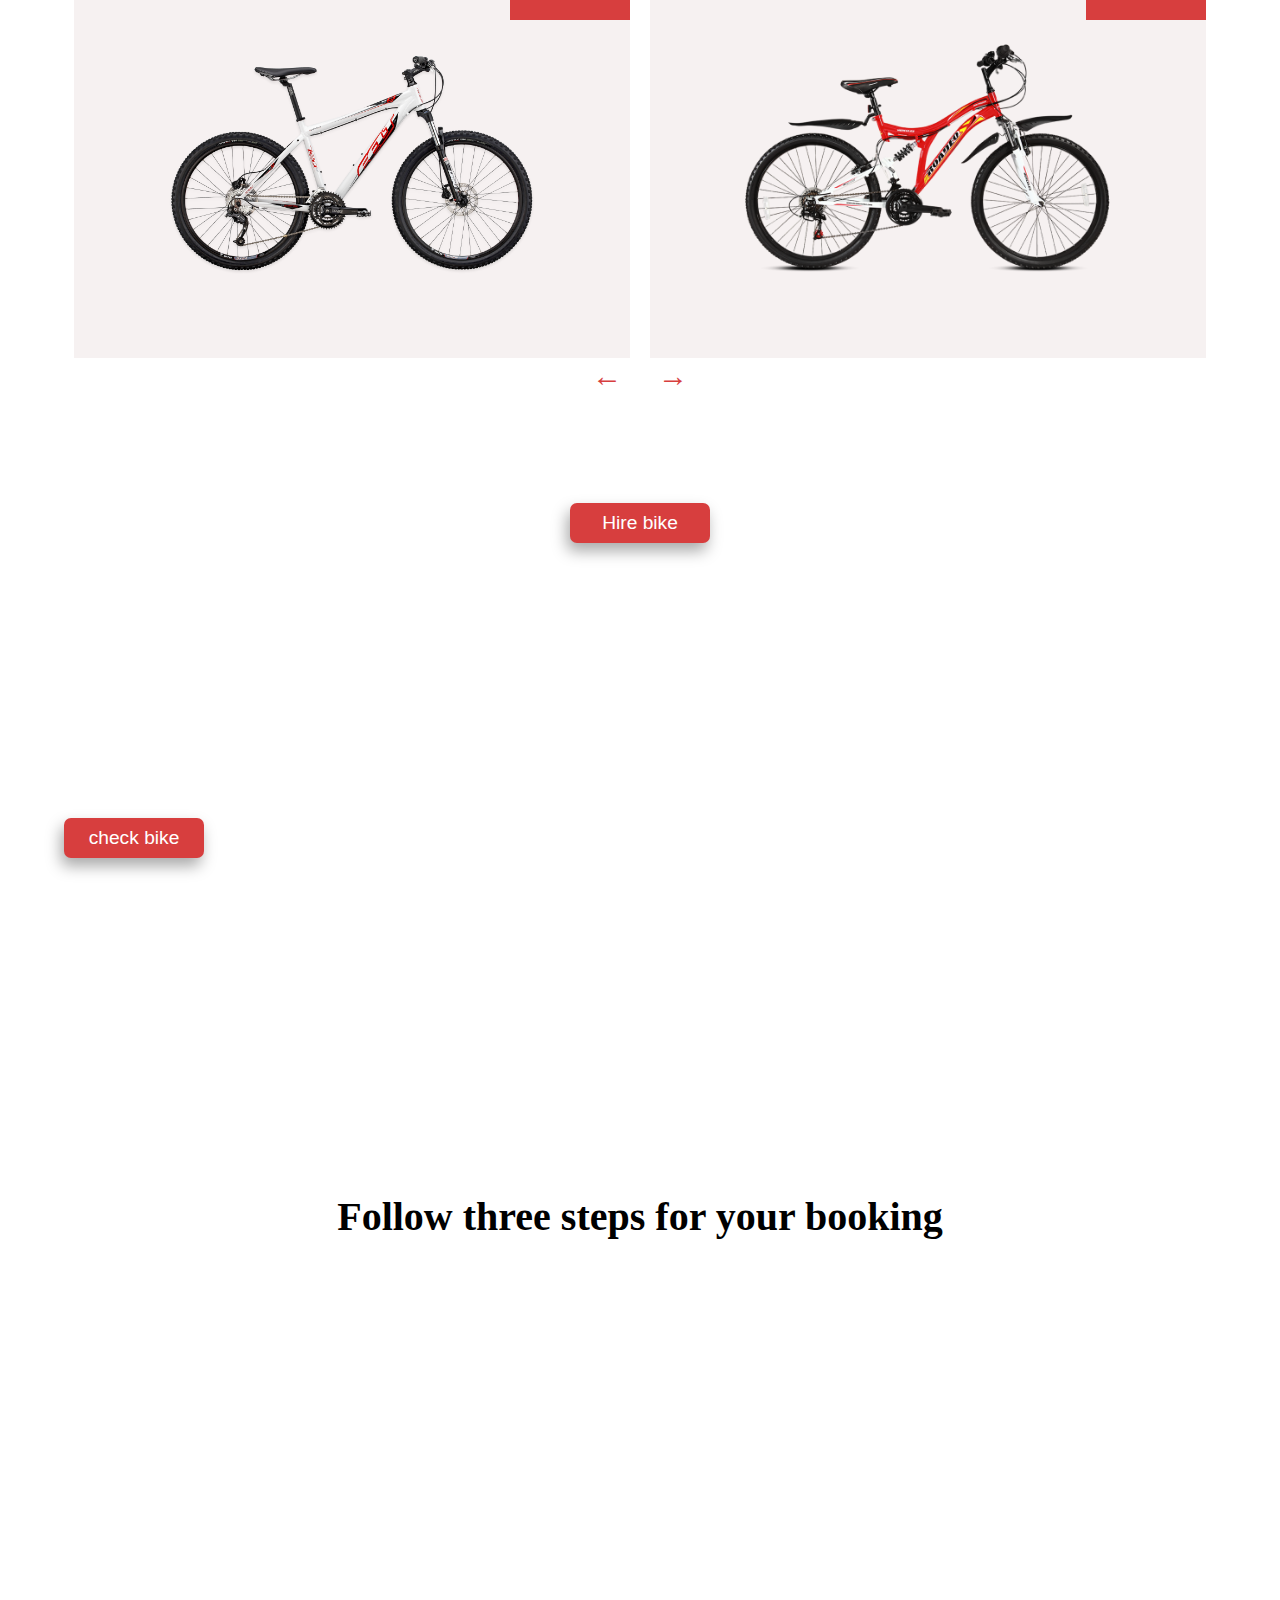
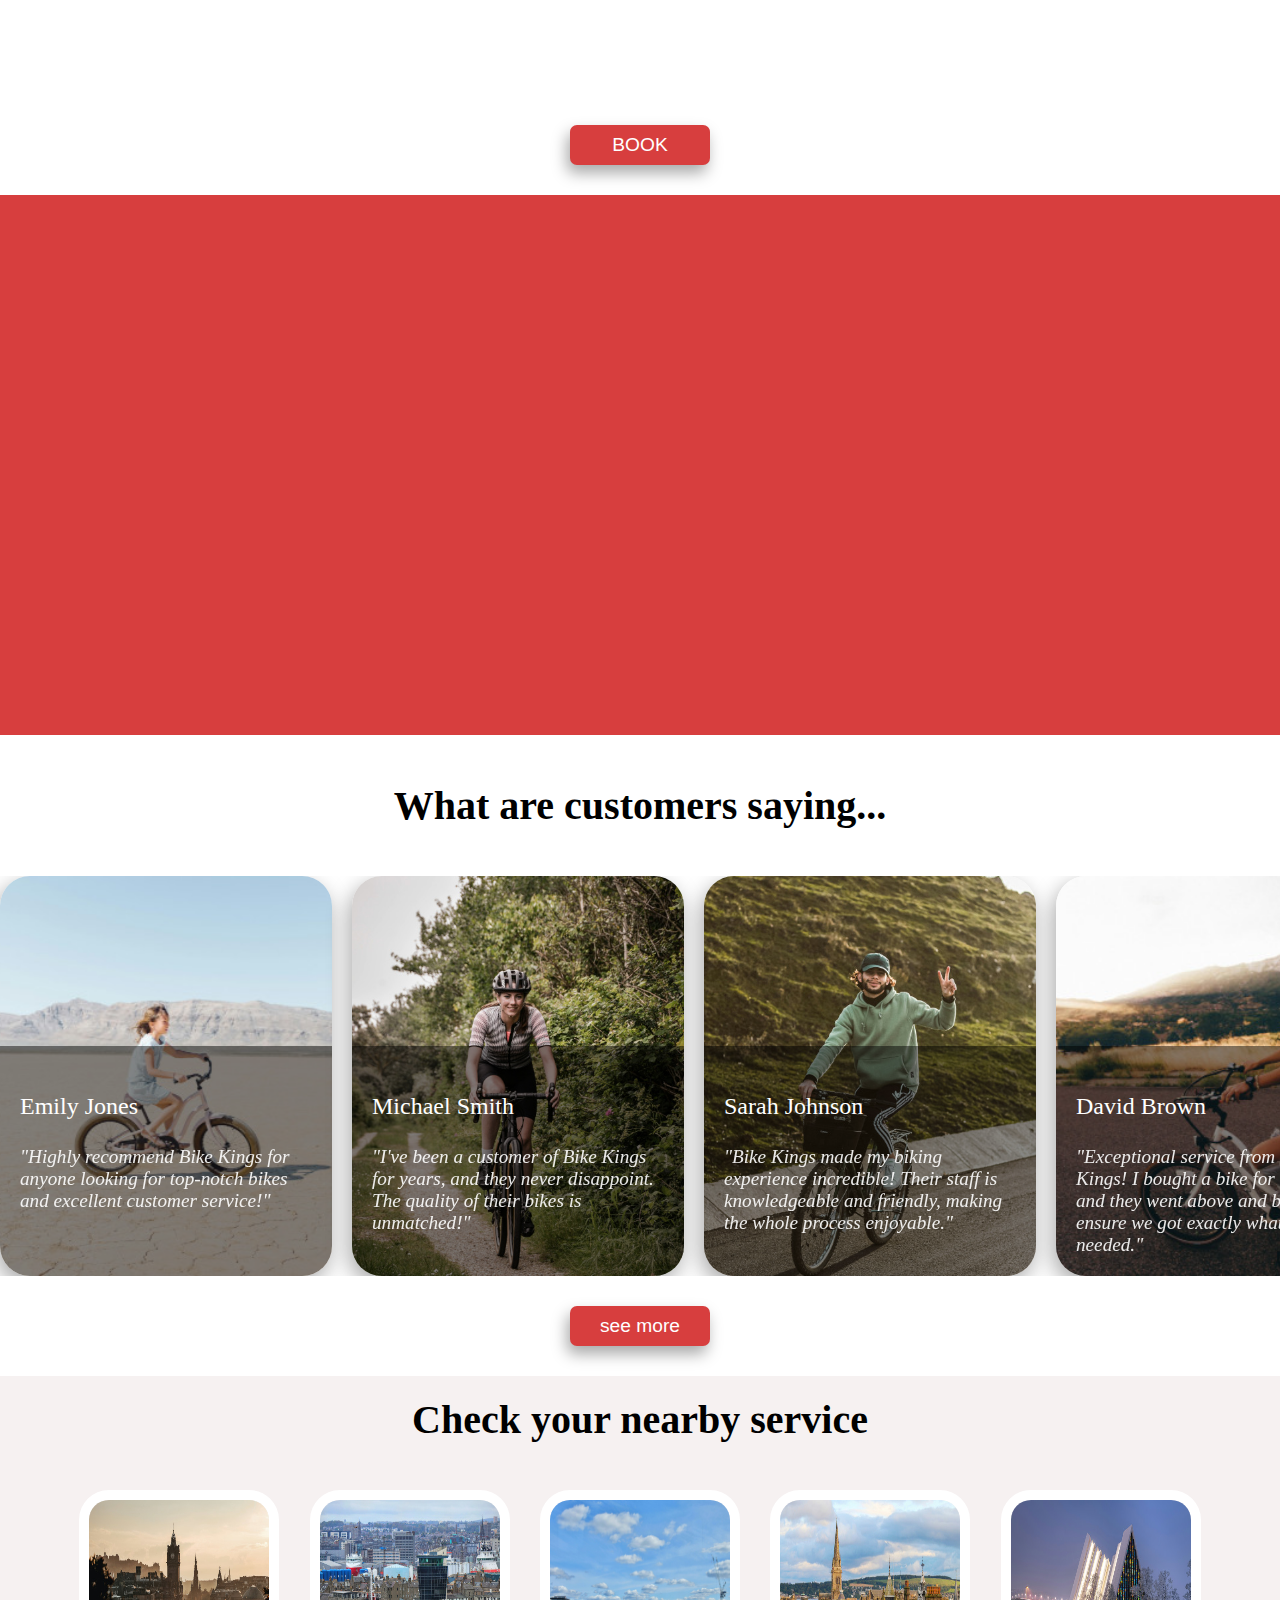
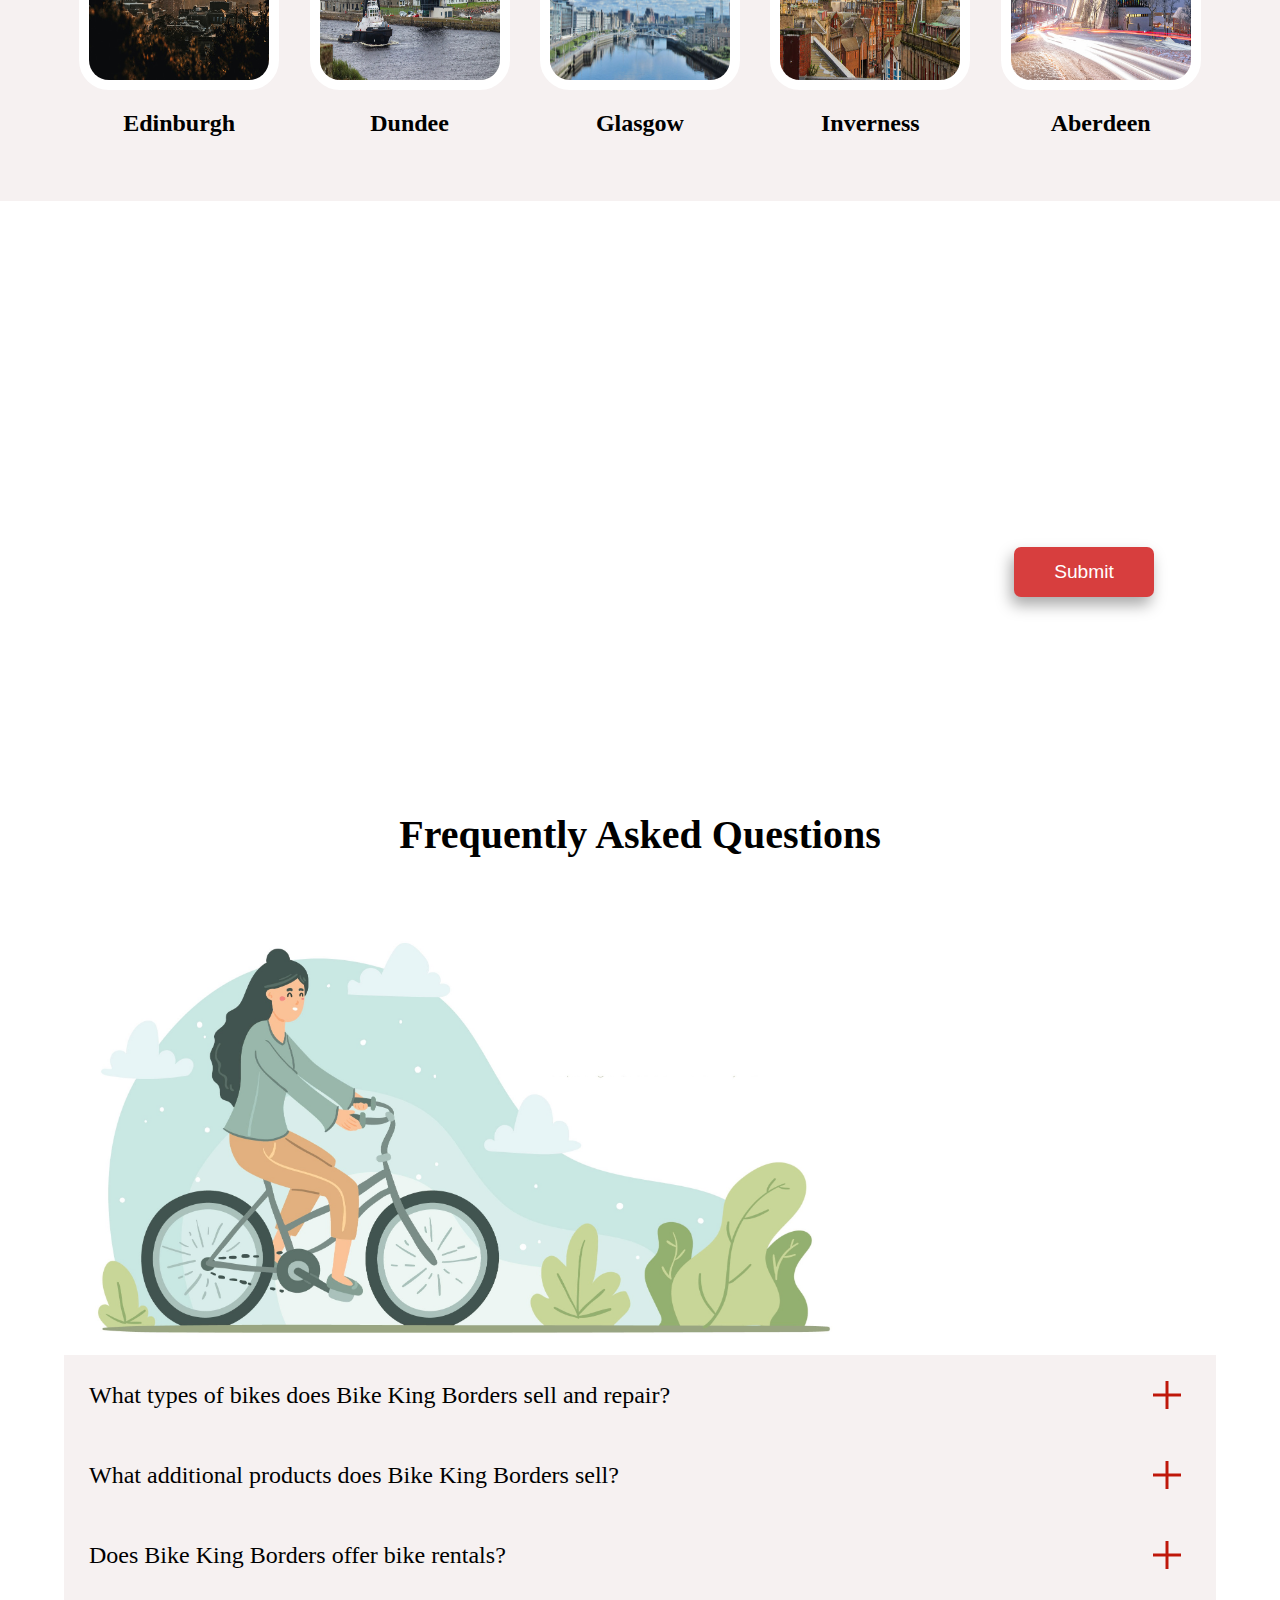
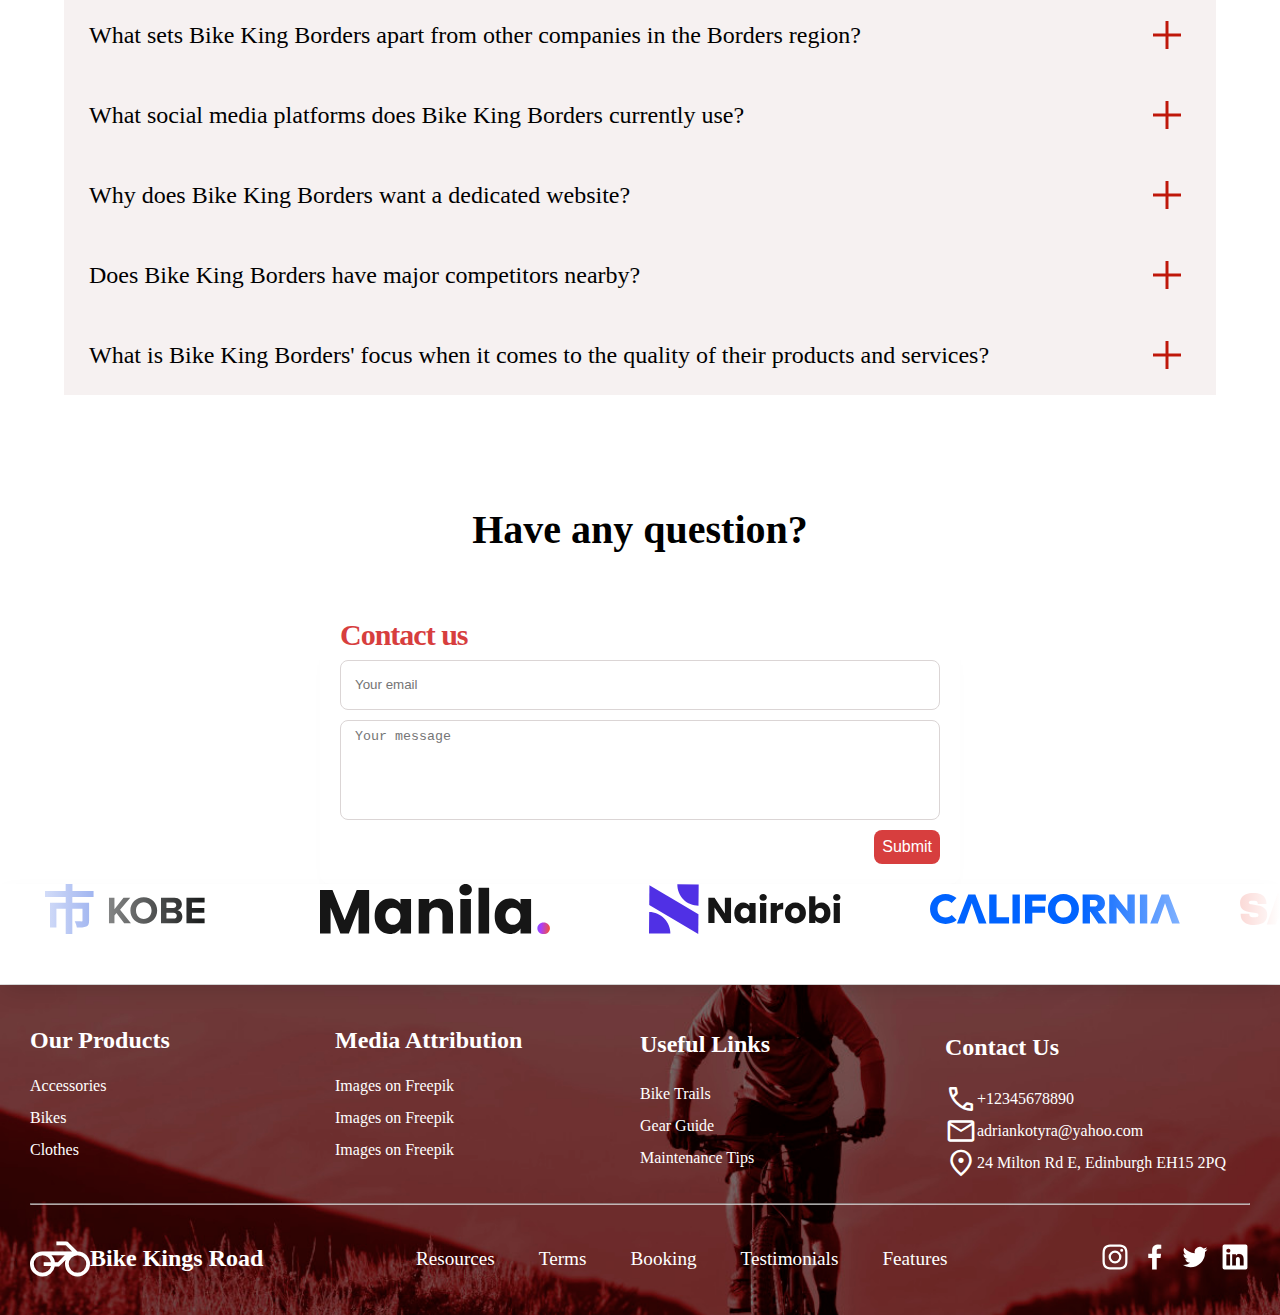
==== commit 2571cda6: "update" ====
--- a/index.html
+++ b/index.html
@@ -7,10 +7,14 @@
   <link rel="stylesheet" href="./css/style.css">
   <link rel="stylesheet" href="https://fonts.googleapis.com/css2?family=Material+Symbols+Outlined:opsz,wght,FILL,GRAD@24,400,0,0" />
   <script src="https://code.jquery.com/jquery-3.7.1.min.js" integrity="sha256-/JqT3SQfawRcv/BIHPThkBvs0OEvtFFmqPF/lYI/Cxo=" crossorigin="anonymous"></script>
+  
 </head>
 
 <body>
+  
   <div class="modal-container">
+   
+    
     
  
   </div>
@@ -31,9 +35,9 @@
     <div class="nav-conainer">
       
       <div class="nav-container-box links-nav">
-        <a href="index.html " class="nav-link-container nav-link-container-active"><img class="img-nav nav-link-container-img-active"src="./imgs/home.svg" alt=""><p class="nav-link-container-active">Home</p></a>
+        <a href="index.html " class="nav-link-container nav-link-container-active"><img class="img-nav nav-link-container-img-active" src="./imgs/home.svg" alt=""><p class="nav-link-container-active">Home</p></a>
         <div class="products-dropdown nav-link-container drop-down-trigger-products trigger">
-          <img class="img-nav"src="./imgs/helmet.svg" alt="">
+          <img class="img-nav" src="./imgs/helmet.svg" alt="">
          
           <p class="">Products</p>
         
@@ -61,9 +65,9 @@
             </div>
           </div>
         </div>
-        <a class="nav-link-container"href="service.html"><img class="img-nav"src="./imgs/repair.svg" alt=""><p>Service</p></a>
-        <a class="nav-link-container"href="about.html"><img class="img-nav"src="./imgs/information.svg" alt=""><p>About us</p></a>
-        <a class="nav-link-container"href="contact.html"><img class="img-nav"src="./imgs/phone.svg" alt=""><p>Contact</p></a>
+        <a class="nav-link-container" href="service.html"><img class="img-nav"src="./imgs/repair.svg" alt=""><p>Service</p></a>
+        <a class="nav-link-container" href="about.html"><img class="img-nav"src="./imgs/information.svg" alt=""><p>About us</p></a>
+        <a class="nav-link-container" href="contact.html"><img class="img-nav"src="./imgs/phone.svg" alt=""><p>Contact</p></a>
       </div>
 
 
@@ -79,7 +83,7 @@
       <a href="index.html " class="nav-link-container nav-link-container-active"><p class="nav-link-container-active">Home</p></a>
       <div class="products-dropdown-mobile-container ">
         <div class="nav-link-container">
-          <img class="img-nav"src="./imgs/helmet.svg" alt="">
+          <img class="img-nav" src="./imgs/helmet.svg" alt="">
           <p>Products</p>
         </div>
        
@@ -107,8 +111,8 @@
 
 
       </div>
-      <a href="about.html" class="nav-link-container"><img class="img-nav"src="./imgs/repair.svg" alt=""><p class="">Service</p></a>
-      <a href="about.html" class="nav-link-container"><img class="img-nav"src="./imgs/information.svg" alt=""><p class="">About us</p></a>
+      <a href="about.html" class="nav-link-container"><img class="img-nav" src="./imgs/repair.svg" alt=""><p class="">Service</p></a>
+      <a href="about.html" class="nav-link-container"><img class="img-nav" src="./imgs/information.svg" alt=""><p class="">About us</p></a>
       <a href="contact.html " class="nav-link-container"><img class="img-nav "src="./imgs/home.svg" alt=""><p class="">contact</p></a>
     </div>
    
@@ -117,6 +121,12 @@
   </div>
  
   <div class="header-section">
+    <div class="label">
+      <div class="text-label">
+        Home
+      </div>
+      
+    </div>
     <div class="sliderContainer">
       <div class="header-container x">
         <div class="text-container">
@@ -127,7 +137,7 @@
   
       </div>
      
-      <div class="hidden clothes-main-slide">
+      <div class="hidden-slider clothes-main-slide">
         <div class="text-container">
           <h1>Bike kings Road</h1>
           <p>Whether you're seeking to enhance performance, increase comfort, or simply add a touch of style to your cycling experience, our collection of accessories has everything you need to take your ride to the next level.</p>
@@ -135,7 +145,7 @@
         </div>
   
       </div>
-      <div class="hidden accessories-main-slide">
+      <div class="hidden-slider accessories-main-slide">
         <div class="text-container">
           <h1>Bike kings Road</h1>
           <p>Whether you're a dedicated road warrior, a trailblazing mountain biker, or a casual rider exploring scenic routes, our collection of cycling clothing is designed to keep you comfortable, protected, and looking your best on every ride.</p>
@@ -143,7 +153,7 @@
         </div>
   
       </div>
-      <div class="hidden service-main-slide">
+      <div class="hidden-slider service-main-slide">
         <div class="text-container">
           <h1>Bike kings Road</h1>
           <p>Our repair service is ensuring that every cyclist enjoys a smooth and safe ride.</p>
@@ -202,7 +212,7 @@
       
       <div class="three-cols-service row">
         <div class="col">
-          <span class="material-symbols-outlined auto black">
+          <span class="material-symbols-outlined icon-red auto black">
             school
           </span>
           <h1>High Experienced</h1>   
@@ -210,7 +220,7 @@
   
         </div>
         <div class="col">
-          <span class="material-symbols-outlined auto">
+          <span class="material-symbols-outlined icon-red auto">
             build_circle
           </span>
           <h1>Expert Mechanics</h1>   
@@ -218,7 +228,7 @@
   
         </div>
         <div class="col">
-          <span class="material-symbols-outlined auto">
+          <span class="material-symbols-outlined icon-red auto">
             monetization_on
             </span>
           <h1>Good Prices</h1>   
@@ -239,7 +249,8 @@
           <div class="about-text-container col-about col">
             <h1>Welcome to Bike King Borders</h1>
             <span class="anchorAbout"></span>
-            <p> We are growing company based in the Borders region of Scotland. The company sell and repair road, mountain and hybrid bikes as well as sell a range of bike accessories and clothing. In addition, they hire out bikes for daily use on nearby off-road bike trails. </p>
+            <p> We are growing company based in the Borders region of Scotland. The company sell and repair road, mountain and hybrid bikes as well as sell a range of bike accessories and clothing. 
+              <br>In addition, We hire out bikes for daily use on nearby off-road bike trails. </p>
             <a target="_blank" href="about.html"><button class="btn-custom">read more</button></a>
           </div>
         </div>
@@ -269,7 +280,7 @@
       </h3>
       <span class="about-header1-trigger">  </span>
       <h3 class="about-header2">
-        <span class="material-symbols-outlined">
+        <span class="material-symbols-outlined ">
           directions_bike
         </span>
         
@@ -278,7 +289,7 @@
       <span class="about-header2-trigger">  </span>
         
       <h3 class="about-header3">
-        <span class="material-symbols-outlined">
+        <span class="material-symbols-outlined ">
           sentiment_satisfied
         </span>
         
@@ -286,7 +297,7 @@
       </h3>
       <span class="about-header3-trigger">  </span>
       <h3 class="about-header4">
-        <span class="material-symbols-outlined">
+        <span class="material-symbols-outlined ">
           travel_explore
         </span>
       
@@ -339,7 +350,7 @@
         
         <h1>Feel the best experience with our rental deals.</h1>
         <div class="row rental-p1">
-          <span class="material-symbols-outlined">
+          <span class="material-symbols-outlined icon-red">
             wallet
           </span>
           <div class="col">
@@ -351,7 +362,7 @@
          
         </div>
         <div class="row rental-p2">
-          <span class="material-symbols-outlined">
+          <span class="material-symbols-outlined icon-red">
             sell
           </span>
           <div class="col">
@@ -363,7 +374,7 @@
          
         </div>
         <div class="row rental-p3">
-          <span class="material-symbols-outlined">
+          <span class="material-symbols-outlined icon-red">
             support_agent
           </span>
           <div class="col">
@@ -511,7 +522,7 @@
     <div class="box-imgs">
       <div class="col-service" id="loc-service-col">
         <div class="span-bg">
-          <span class="material-symbols-outlined">
+          <span class="material-symbols-outlined icon-red">
             location_on
           </span>
         </div>
@@ -524,7 +535,7 @@
     
       <div class="col-service" id="redeem-serivce-col">
         <div class="span-bg">
-          <span class="material-symbols-outlined">
+          <span class="material-symbols-outlined icon-red">
             redeem
           </span>
         </div>
@@ -539,7 +550,7 @@
       
       <div class="col-service" id="calendar-serivce-col">
         <div class="span-bg">
-          <span class="material-symbols-outlined">
+          <span class="material-symbols-outlined icon-red">
             calendar_month
           </span>
         </div>
@@ -598,7 +609,7 @@
 
   
 
-<div class="feedback_secion">
+<div class="feedback_secion ">
   <h1 class="header">What are customers saying...</h1>
   <div class="feedbackSlider">
     <div class="feedback_container ">
@@ -625,8 +636,9 @@
       <div class="map-container">
       
       </div>
-    </div>
-  
+     
+    </div>
+    <p class="address-map"></p>
 
     <div class="service-container-box">
       <div class="service-container section ">
@@ -848,7 +860,7 @@
           
           <ul class="nav__ul">
             <li class="row">
-              <span class="material-symbols-outlined">
+              <span class="material-symbols-outlined icon-red">
                 call
               </span>
               +12345678890
@@ -856,7 +868,7 @@
             </li>
             
             <li class="row">
-              <span class="material-symbols-outlined">
+              <span class="material-symbols-outlined icon-red">
                mail
               </span>
               adriankotyra@yahoo.com
@@ -864,7 +876,7 @@
             
                
             <li class="row">
-              <span class="material-symbols-outlined">
+              <span class="material-symbols-outlined icon-red">
                 location_on
               </span>
               24 Milton Rd E, Edinburgh EH15 2PQ
@@ -880,7 +892,7 @@
     <div class="container-footer-box row">
      
       <h1 class="nav__title row logo-footer-div">
-        <span class="material-symbols-outlined">
+        <span class="material-symbols-outlined icon-red">
         motorcycle
        </span>
        Bike Kings Road
--- a/css/style.css
+++ b/css/style.css
@@ -1,3 +1,12 @@
+
+
+
+
+
+
+
+
+
 :root {
   --shadow-box: -3px 8px 15px 0px rgba(0, 0, 0, 0.34);
   --red-main: #d73e3e;
@@ -13,7 +22,43 @@
   --paragraph-small-wide-screen-nav: 1rem;
   --paragraph-very-small-wide-screen: 0.8rem;
 }
-
+.text-label {
+  font-size: var(--paragraph-wide-screen);
+  padding: 30px 90px 0 0;
+}
+.label {
+  font-weight: 700;
+  text-align: center;
+  clip-path: polygon(0% 0%, 100.1% 0%, 0% 100%);
+  height: 150px;
+  width:  200px;
+  color: white;
+  z-index: 2;
+  position: absolute;
+  top: 50;
+  left: 0;
+  background-color: #d73e3e86;
+}
+.nav-conainer p {
+  line-height: 0rem
+}
+body p{
+  line-height: 2rem;
+}
+.text-mid-container .col span {
+ 
+  color: white;
+  opacity: 100%;
+  background-color: var(--red-main);
+}
+.address-map {
+  display: none;
+  padding: 20px 0;
+  background-color: var(--red-main);
+  color: white;
+  text-align: center;
+  font-size: var(--h1-fontsize);
+}
 .rightToleftFade {
   animation: rightToleftFadeAnimation 0.7s forwards !important;
 }
@@ -31,17 +76,29 @@
 .accessories-btn-top {
   height: 60px !important;
 }
+.header-section p, .three-cols-service p, .bottom-mid-section h3 {
+  text-align: left;
+
+}
+.bottom-mid-section .material-symbols-outlined  {
+  padding-right: 20px;
+}
+.three-cols-service p {
+  padding-left: 20px;
+
+}
 .header-section {
   position: relative;
   width: 100%;
   height: 100vh;
+  overflow: hidden;
 }
 .header-container {
   position: relative;
   width: 100%;
   height: 100%;
   background-repeat: no-repeat;
-  background-position: center;
+  background-position: 50% 55%;
   background-size: cover;
   background-image: url("../imgs/professional-cyclist-wo.jpg") 
 }
@@ -199,7 +256,7 @@
   background: #f2f2f2;
 }
 .about-section-container {
-  padding: 5% 5% 0 5%;
+  padding: 5% 5% 5% 5%;
 }
 .about-section {
   position: relative;
@@ -208,6 +265,7 @@
   opacity: 70%;
 }
 body {
+  padding-top: 50px;
   overflow-x: hidden;
 }
 .img-slider-auto {
@@ -219,10 +277,14 @@
 .extra-big {
   font-size: var(--h1-extra-big) !important;
 }
+.icon-red {
+  cursor: pointer;
+  filter: invert(18%) sepia(58%) saturate(4755%) hue-rotate(354deg)
+  brightness(82%) contrast(103%);
+}
 .material-symbols-outlined {
   font-size: 60px !important;
-  filter: invert(18%) sepia(58%) saturate(4755%) hue-rotate(354deg)
-    brightness(82%) contrast(103%);
+  
 }
 .book-modal img {
   width: 50%;
@@ -292,10 +354,19 @@
 .col-100 {
   width: 100%;
 }
+.col-30 {
+  width: 30%;
+}
 .col-50 {
   width: 50%;
 }
 .bottom-mid-section {
+  background-position: center;
+  width: 100%;
+  background-attachment: fixed;
+  background-size: cover;
+  background-repeat: no-repeat;
+  background-image: url("../imgs/cyclist-rend.jpg");
   background-color: var(--bg-gray);
   padding: 5%;
 }
@@ -576,6 +647,9 @@
 }
 .box-imgs {
   position: relative;
+}
+.col-service p{
+  text-align: left;
 }
 .col-service .text {
   display: none;
@@ -816,11 +890,25 @@
   flex-wrap: wrap;
   margin: auto;
   width: 100%;
-  padding: 5% 5%;
-  display: flex;
-}
-
+  padding: 0% 5% 5% 5%;
+  display: flex;
+}.input_box {
+  gap : 30px
+}
+.button_form {
+  min-height: 40px !important;
+  background-color: white !important;
+  color: red !important;
+  margin-top: 20px;
+}
+.btn-feedback, .button_form {
+
+  min-height: 60px !important;
+  background-color: white !important;
+  color: red !important;
+}
 .feedback_container {
+
   gap: 20px;
   width: 3500px;
   display: flex;
@@ -839,7 +927,7 @@
 
 }
 .about-sec {
-  background-image: url("../imgs/about-bg.jpg");
+  background-image: url("../imgs/full-shot-friends-bicycles-outdoors.jpg");
 }
 .repair-sec {
   background-position: top !important;
@@ -871,7 +959,7 @@
   background-repeat: no-repeat;
   margin: auto;
   text-align: center;
-  padding: 5% 0;
+
 }
 .videoTextAnimation {
   animation: videoTextAnimation 0.5s forwards;
@@ -918,7 +1006,7 @@
   font-size: var(--h3-wide-screen);
 }
 body {
-  padding-top: 50px;
+
   overflow-x: hidden;
 }
 .news-text {
@@ -1033,7 +1121,7 @@
   padding-top: 5%;
 }
 .form-container {
-  width: 80%;
+  width: 100%;
   padding-bottom: 5vh;
 }
 .top-contact h1 {
@@ -1043,7 +1131,7 @@
   color: var(--red-main);
 }
 .visible-service {
-  animation: serviceAnimation 0.7s forwards;
+  animation: serviceAnimation 0.7s forwards !important;
 }
 .hidden {
   opacity: 0%;
@@ -1575,7 +1663,7 @@
 
   position: absolute;
   bottom: 0px;
-  height: 200px;
+  height: 230px;
   padding: 20px;
 
   background-color: rgba(0, 0, 0, 0.466);
@@ -1710,6 +1798,7 @@
   width: 100% !important;
   height: 100%;
 }
+
 .feedback-col {
   box-shadow: -3px 8px 21px 0px rgba(0, 0, 0, 0.34);
   -webkit-box-shadow: -3px 8px 21px 0px rgba(0, 0, 0, 0.34);
@@ -1754,7 +1843,7 @@
   color: white;
   background-size: cover;
   
-  padding: 5% 0;
+ 
   text-align: center;
   margin: auto;
   display: block;
@@ -1777,6 +1866,7 @@
   width: 50%;
 }
 .desc-bikes-bike p {
+  text-align: left;
   width: 50%;
   margin: auto;
 }
@@ -2373,13 +2463,16 @@
   opacity: 70%;
 }
 .star-icon {
-  filter: invert(15%) sepia(66%) saturate(4818%) hue-rotate(354deg)
-    brightness(88%) contrast(103%);
+  filter: invert(35%) sepia(36%) saturate(2210%) hue-rotate(328deg) brightness(93%) contrast(98%);
   width: 30px !important;
   height: 30px !important;
 }
 .person-name {
   font-weight: 700;
+}
+.feedback-cross {
+  filter: invert(100%) sepia(0%) saturate(2%) hue-rotate(246deg) brightness(107%) contrast(101%);
+  top: 60px;
 }
 .feedback-person-img-container img {
   object-fit: cover;
@@ -2387,7 +2480,16 @@
   height: 120px;
   border-radius: 50%;
 }
+.feedback-card:hover .star-icon {
+  filter: invert(100%) sepia(0%) saturate(2%) hue-rotate(246deg) brightness(107%) contrast(101%);
+}
+.feedback-card:hover {
+  transition: 0.2s;
+  background-color: var(--red-main);
+  color: white;
+}
 .feedback-card {
+  cursor: pointer;
   flex-direction: column-reverse !important;
   border: 2px solid rgb(247, 243, 243);
   justify-content: center;
@@ -2425,19 +2527,39 @@
 }
 .selected {
   background-color: var(--red-main);
-  color: white;
+  color: #ffffff;
 }
 .properties-bike .row {
   justify-content: space-between;
+}
+.feedback_input {
+  border: 2px solid white;
+  height: 30px;
+}
+.msg_feedback {
+  resize: none;
+  width: 100%;
+}
+.button_form {
+
 }
 .appointment-button {
   display: table;
   margin: 10px auto 30px auto;
 }
-
+.feedback-leave {
+  animation: dropDownAnimation 0.3s forwards;
+  width: 100%;
+}
+.empty_star {
+  cursor: pointer;
+  filter: invert(97%) sepia(4%) saturate(38%) hue-rotate(127deg) brightness(107%) contrast(100%);
+  width: 40px;
+  height: 40px;
+}
 .modal-container {
   display: none;
-  z-index: 9999;
+  z-index: 99999999999999999 !important;
   position: fixed;
   width: 100%;
   height: 100%;
@@ -2537,6 +2659,71 @@
 .modal-accessories {
   background-size: contain !important;
   height: 40vh !important;
+}
+.modal-container-map {
+  overflow-y: scroll;
+  top: 20%;
+  position: fixed;
+  left: 50%;
+  transform: translate(-50%, -20%);
+  width: 60%;
+  height: 60%;
+  background-color: white;
+}
+.text-container-modal-feedback {
+  padding: 20px;
+}
+.feedback-section-modal {
+
+  display: flex;
+  justify-content: center;
+}
+.customer-card-feedback h3{
+  text-align: center;
+}
+.customer-name-stars-container{
+  font-weight: 700;
+}
+.customer-card-feedback {
+  box-shadow: var(--shadow-box);
+  border-radius: 30px;
+  width: 500px;
+  transform: translateY(-20vh);
+  height: calc(80vh + 40px);
+
+  position: relative;
+  background-color: white;
+  color: black;
+}
+.customer-name-stars-container {
+  width: 100%;
+
+  
+  align-items: center;
+  color: black;
+  justify-content: space-between;
+}
+.customer-card-feedback img{
+  border-top-left-radius: 30px;
+  border-top-right-radius: 30px;
+  width: 100%;
+  height: 50%;
+  object-fit: cover;
+
+}
+
+.feedback-modal {
+  padding: 20px;
+  color: white;
+  animation: modalFade 0.3s forwards;
+  top: 40%;
+  position: fixed;
+  left: 50%;
+  transform: translate(-50%, -20%);
+  width: 100%;
+  height: 60%;
+  background-color: var(--red-main);
+  
 }
 .modal-container-box {
   overflow-y: scroll;
@@ -2827,7 +3014,7 @@
 }
 
 /*  slider  */
-.hidden{
+.hidden-slider{
   display: none !important
 }
 
@@ -2855,7 +3042,12 @@
     font-size: 25px;
     background-size: cover;
 }
-
+.bottom-mid-section h3 {
+  min-height: 160px;
+  padding: 30px;
+  color: white;
+  background-color:#d73e3e9e
+}
 
 /* .sliderContainer>div:first-of-type{
     background-image: url('./imgs/about-bg.jpg')
@@ -2964,6 +3156,7 @@
     padding: 15px;
   }
   .text-hire {
+
     padding-right: 0;
   }
   .hire-bikes-top > * {
@@ -2984,9 +3177,7 @@
 
     width: 90%;
   }
-  .form-container {
-    width: 100%;
-  }
+
   .top-contact h1 {
     width: 100%;
   }
@@ -3168,6 +3359,9 @@
   .title-bike {
     top: 0;
   }
+  .feedback-modal {
+    height: 100%;
+  }
   .three-cols-service {
     transform: translatey(-100px);
   }
@@ -3197,6 +3391,41 @@
   }
 }
 @media screen and (max-width: 850px) {
+  .form-feedback {
+    flex-direction: column;
+  }
+  .form-feedback .col-50 {
+    width: 100%;
+  }
+  .feedback-modal .col-50 {
+    padding-top: 5vh
+  }
+  .feedback-cross {
+    top: 10px;
+  }
+  .feedback-modal-container {
+    width: 100%;
+    height: 100%;
+  }
+  .customer-card-feedback {
+    width: 400px;
+    transform: translate(0);
+  }
+  .feedback-section-modal {
+    width: 100%;
+    justify-content: center;
+  }
+  .feedback-modal-container .col-50 {
+    width: 100%;
+  }
+  .feedback-modal {
+    top: 20%;
+    width: 100%;
+    height: 100%;
+    overflow-y: scroll;
+    flex-direction: column-reverse;
+   
+  }
   .hire-bikes-top, .top-sub-pages, .header-section {
     height: 60vh;
   }
@@ -3210,6 +3439,9 @@
   .select-type-container {
     flex-direction: column;
   }
+  .contact-sub-top {
+    background-position: -300px
+  }
   .time-grid,
   .location-select {
     grid-template-columns: repeat(1, 1fr);
@@ -3268,9 +3500,46 @@
   .book-modal img {
     height: auto;
   }
+  
 }
 
 @media screen and (max-width: 705px) {
+  .label {
+    display: none;
+  }
+  .hire-bikes-top button {
+    display: block;
+
+    margin: auto;
+    text-align: center !important;
+  }
+  .service-grid-row img {
+    height: 300px;
+  }
+  .service-grid {
+    grid-template-columns: 1fr
+  }
+  .text-hire {
+    padding-left: 5%;
+    text-align: left !important;
+    width: 100% !important;
+  }
+  .sliderContainer p,  .text-section-top p, .top-sub-pages-text {
+    padding-left: 5%;
+    text-align: left !important;
+  }
+  .text-section-top span {
+    
+    line-height: 1rem !important;
+  }
+  .text-section-top h1{
+    text-align: left;
+    padding-left: 5%;
+  }
+  .text-container {
+    margin: auto;
+    width: 95vw;
+  }
   .rent-bike-modal {
     padding: 5% 2% 5% 2%;
   }
@@ -3337,8 +3606,9 @@
     width: 100% !important;
   }
   .about-more {
-    flex-direction: column;
-  }
+    flex-direction: column-reverse;
+  }
+
   .about-more > * {
     width: 100%;
   }
@@ -3347,7 +3617,7 @@
   }
   .desc-bikes-bike p {
     width: 100%;
-    padding: 5%;
+    
   }
   .top-sub-pages img {
     height: auto;
@@ -3373,7 +3643,17 @@
   .part-section-top-fist {
     height: 700px;
   }
-
+  .info-bike-service .info-row {
+    flex-direction: column;
+  }
+  .modal-container-map {
+    width: 100%;
+    height: 100%;
+  }
+  .serive-para-hidden {
+    text-align: center;
+    width: 100%;
+  }
   .top-bike-bikes-bike {
     color: white !important;
   }
@@ -3382,6 +3662,7 @@
     margin-top: 20px;
     position: relative;
   }
+  
   .text-section-top-sub h1 {
     line-height: 2rem !important;
   }
@@ -3416,6 +3697,12 @@
   }
 }
 @media screen and (max-width: 605px) {
+  .customer-card-feedback {
+    width: 100%;
+  }
+  .bottom-mid-section .material-symbols-outlined, .about-text-container a  {
+    margin: auto;
+  }
   .col-service,
   .col-service .text,
   #redeem-serivce-col,
@@ -3801,6 +4088,7 @@
 }
 .text-mid-container span {
   opacity: 70%;
+  padding: 10px 10px 
 }
 .slider-arrows * {
   font-weight: 800;
